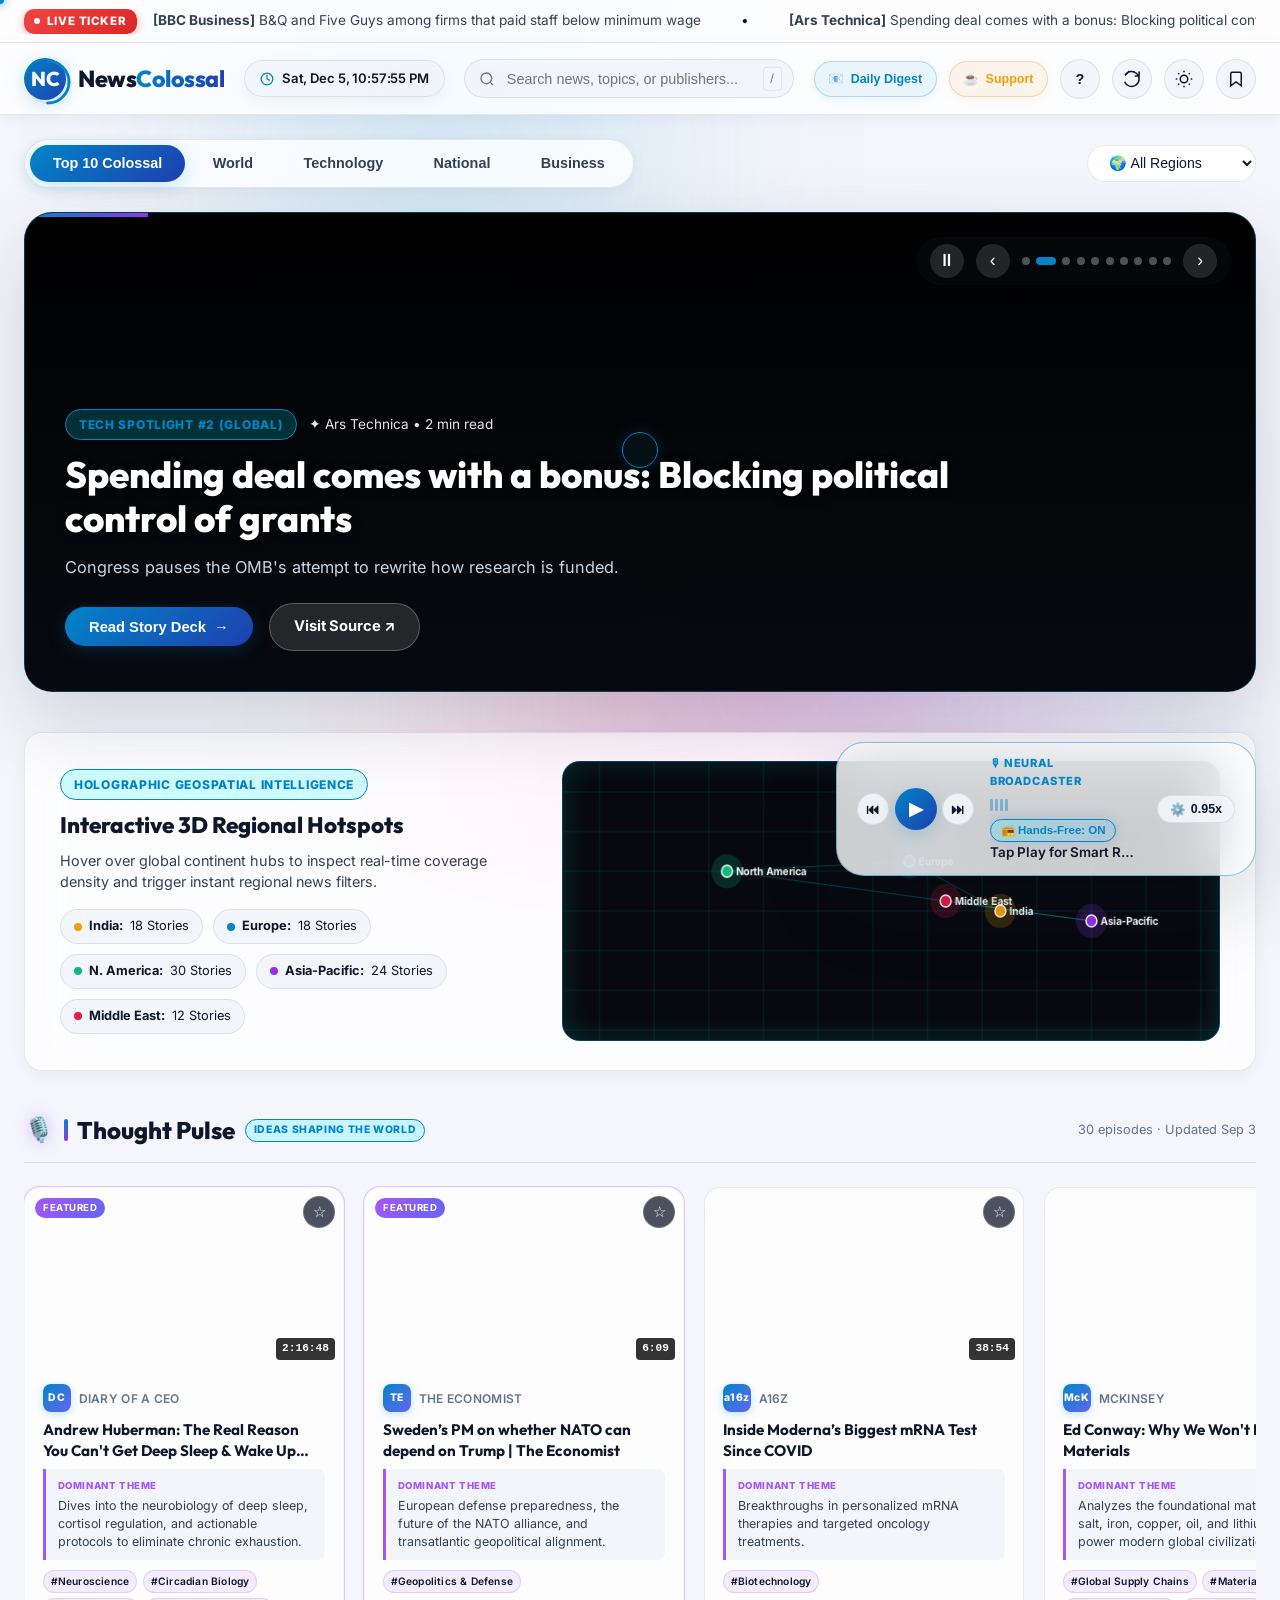
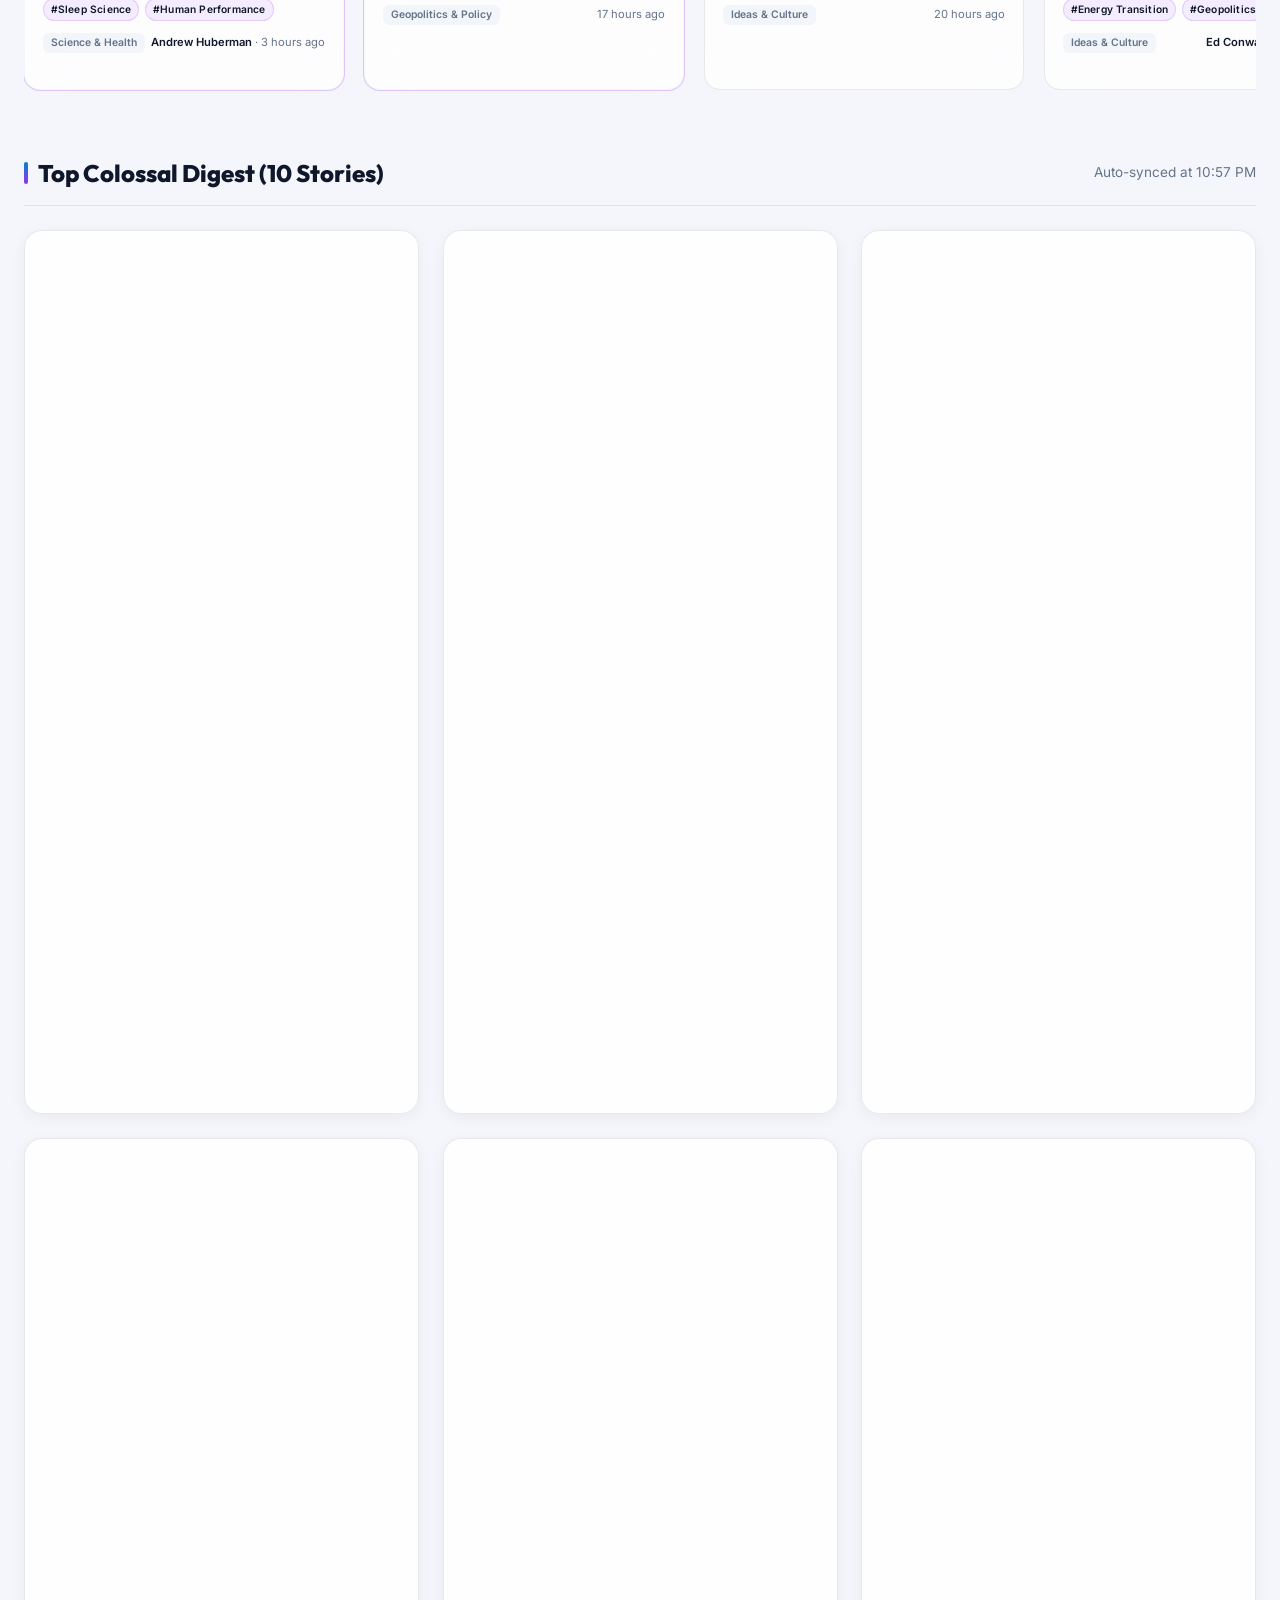
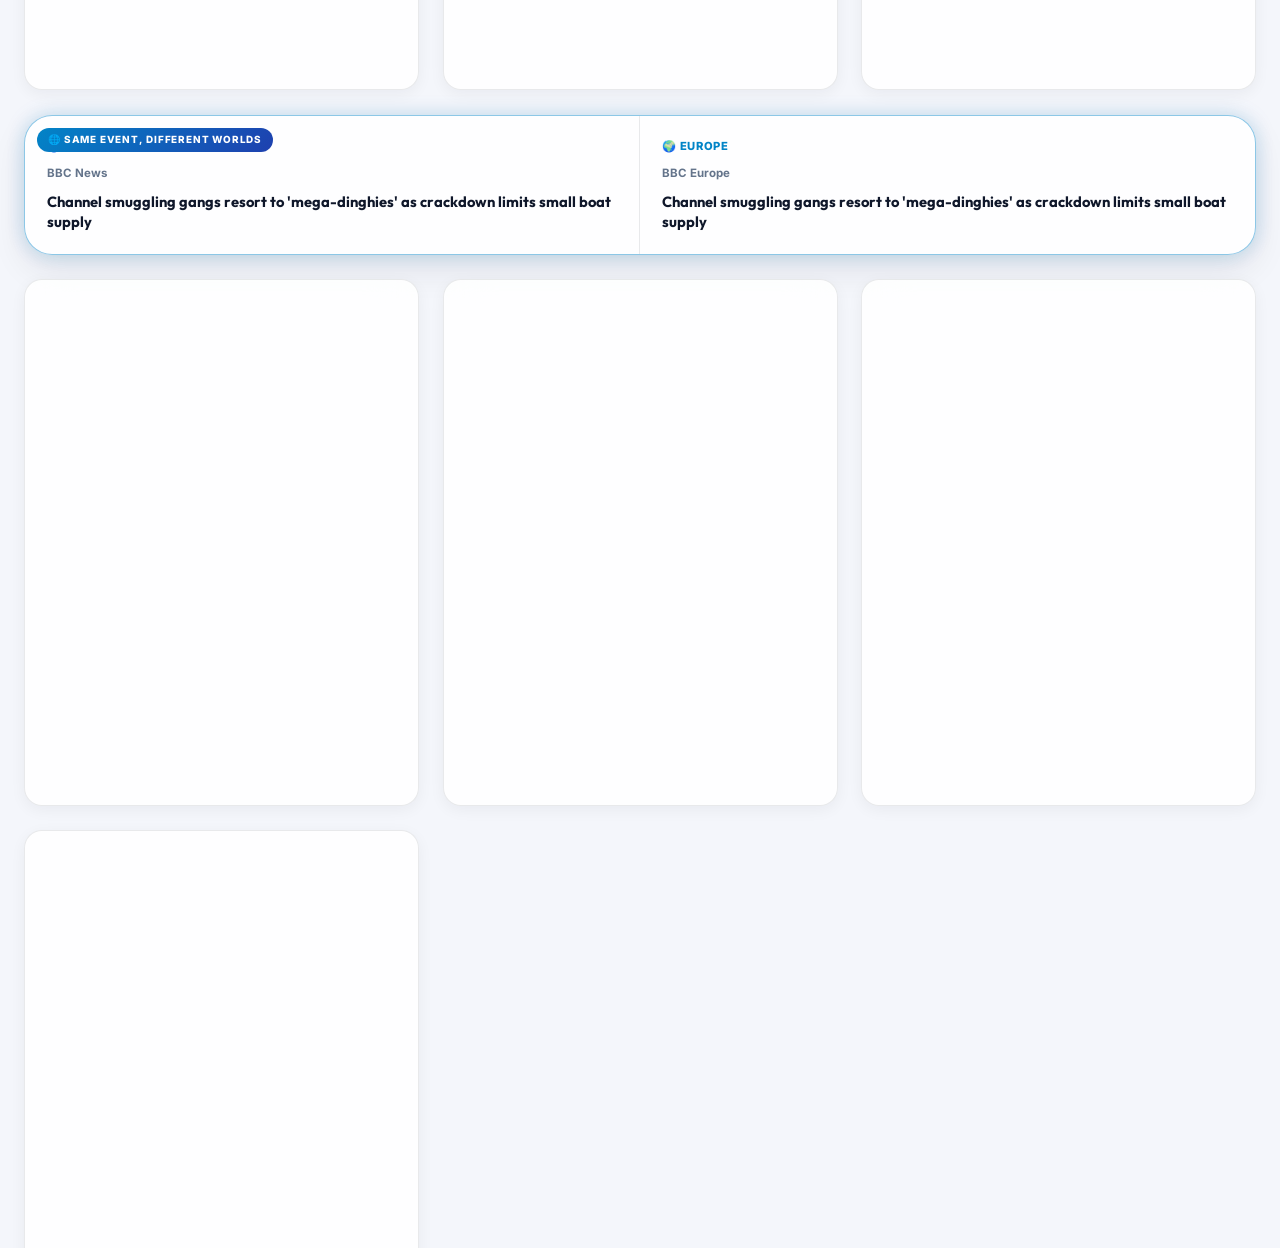
==== index.html @ 2953ad94 "feat: implement Atomic Recall Dossier with persistent snapshot archive, instant search, and Markdown" ====
<!DOCTYPE html>
<html lang="en" data-theme="light">
<head>
  <meta charset="UTF-8" />
  <meta name="viewport" content="width=device-width, initial-scale=1.0, maximum-scale=1.0, user-scalable=no, viewport-fit=cover" />
  <title>News Colossal — Global News Intelligence & Digest</title>
  <meta name="description" content="Top 10 global news digest featuring world, national, tech, and business headlines with crisp annotations, multi-source links, and live publisher feeds." />
  <meta name="google-site-verification" content="qeB2qI7IatiB7FEUtZ0E3Cm7faKWbinVRh_txNni3r0" />
  
  <!-- iOS & Android Mobile PWA Web App Meta Tags -->
  <meta name="theme-color" content="#f4f6fb" id="themeColorMeta" />
  <meta name="apple-mobile-web-app-capable" content="yes" />
  <meta name="apple-mobile-web-app-status-bar-style" content="default" />
  <meta name="format-detection" content="telephone=no" />
  
  <!-- OpenGraph Social Tags -->
  <meta property="og:title" content="News Colossal — Global News Intelligence & Digest" />
  <meta property="og:description" content="Live real-time news aggregator with crisp annotations and credible publisher coverage." />
  <meta property="og:type" content="website" />
  
  <!-- Preconnect & Asynchronous Font Loading (Instant Render) -->
  <link rel="preconnect" href="https://fonts.googleapis.com" />
  <link rel="preconnect" href="https://fonts.gstatic.com" crossorigin />
  <link rel="stylesheet" href="https://fonts.googleapis.com/css2?family=Inter:wght@300;400;500;600;700;800&family=Outfit:wght@400;500;600;700;800&display=swap" />

  <!-- Canonical & Favicon -->
  <link rel="canonical" href="https://0001kashish-droid.github.io/Newsfeed/" />
  <link rel="icon" type="image/svg+xml" href="data:image/svg+xml,%3Csvg xmlns='http://www.w3.org/2000/svg' viewBox='0 0 32 32'%3E%3Crect width='32' height='32' rx='8' fill='%230284c7'/%3E%3Ctext x='16' y='22' font-family='sans-serif' font-weight='800' font-size='15' fill='white' text-anchor='middle'%3ENC%3C/text%3E%3C/svg%3E" />

  <!-- Stylesheets -->
  <link rel="stylesheet" href="style.css?v=2.2.0" />
  
  <!-- Structured Data JSON-LD for SEO -->
  <script type="application/ld+json">
  {
    "@context": "https://schema.org",
    "@type": "NewsArticle",
    "headline": "News Colossal — Live Real-Time News Command Center",
    "description": "Aggregating top 10 global news stories across trusted sources like BBC, Reuters, NYT, TechCrunch, The Verge, and Al Jazeera with crisp annotations.",
    "author": {
      "@type": "Organization",
      "name": "News Colossal"
    }
  }
  </script>
</head>
<body>

  <!-- Mobile Pull to Refresh Indicator Banner -->
  <div id="pullToRefreshBanner" class="pull-refresh-banner">
    <div class="pull-refresh-content">
      <span class="pull-refresh-spinner" id="pullRefreshSpinner">↻</span>
      <span class="pull-refresh-text" id="pullRefreshText">Pull down to refresh live news...</span>
    </div>
  </div>

  <!-- Custom VisionOS Liquid Glass Specular Cursor (Desktop Only) -->
  <div class="custom-cursor-dot" id="cursorDot"></div>
  <div class="custom-cursor-ring" id="cursorRing"></div>

  <!-- Floating Ambient Aurora Background Mesh -->
  <div class="aurora-bg">
    <div class="aurora-blob aurora-blob-1"></div>
    <div class="aurora-blob aurora-blob-2"></div>
    <div class="aurora-blob aurora-blob-3"></div>
  </div>

  <!-- Breaking News Ticker (Clean Positioned Container) -->
  <div class="ticker-bar" id="tickerBar">
    <div class="container ticker-container">
      <div class="ticker-badge">LIVE TICKER</div>
      <div class="ticker-track-box">
        <div class="ticker-track" id="tickerTrack">
          <span class="ticker-item">Loading real-time headlines...</span>
        </div>
      </div>
    </div>
  </div>

  <!-- Main Sticky Specular Header with Scroll Reading Progress Line -->
  <header class="site-header" id="siteHeader">
    <div class="container header-inner">
      <a href="#" class="logo-box" aria-label="News Colossal Home">
        <div class="logo-ring-wrap">
          <svg class="logo-progress-ring" viewBox="0 0 48 48" width="48" height="48">
            <circle class="logo-ring-track" cx="24" cy="24" r="21" fill="none" stroke-width="2.5"/>
            <circle class="logo-ring-fill" id="logoRingFill" cx="24" cy="24" r="21" fill="none" stroke-width="2.8"
              stroke-dasharray="131.95" stroke-dashoffset="131.95" stroke-linecap="round"/>
          </svg>
          <div class="logo-icon">NC</div>
        </div>
        <div class="logo-text">News<span>Colossal</span></div>
      </a>

      <!-- Real-Time Regional Clock Display (Sleek Single Vector SVG) -->
      <div class="regional-clock-pill" id="regionalClockPill" title="Real-time date and time">
        <svg width="14" height="14" viewBox="0 0 24 24" fill="none" stroke="currentColor" stroke-width="2.2" stroke-linecap="round" stroke-linejoin="round" class="clock-svg"><circle cx="12" cy="12" r="10"></circle><polyline points="12 6 12 12 16 14"></polyline></svg>
        <span id="regionalClockText">Thu, Aug 6 • 12:09:15 PM</span>
      </div>

      <!-- Search Input -->
      <div class="search-wrapper">
        <svg class="search-icon" width="16" height="16" viewBox="0 0 24 24" fill="none" stroke="currentColor" stroke-width="2"><circle cx="11" cy="11" r="8"></circle><line x1="21" y1="21" x2="16.65" y2="16.65"></line></svg>
        <input type="text" id="searchInput" class="search-input" placeholder="Search news, topics, or publishers..." aria-label="Search news" />
        <button id="searchClearBtn" class="search-clear-btn" title="Clear search" aria-label="Clear search" style="display: none;">&times;</button>
        <span class="search-shortcut">/</span>
      </div>

      <!-- Action Controls -->
      <div class="header-actions">
        <button id="newsletterHeaderBtn" class="liquid-glass-monetize-btn" title="Subscribe to Free Daily Executive Digest" aria-label="Daily Digest Subscription">
          <span>📧</span> <span class="monetize-btn-text">Daily Digest</span><span id="subCountBadge" class="monetize-sub-count" style="display:none;"></span>
        </button>

        <button id="supportHeaderBtn" class="liquid-glass-monetize-btn support-pill" title="Support News Colossal (Ad-Free)" aria-label="Support News Colossal">
          <span>☕</span> <span class="monetize-btn-text">Support</span>
        </button>

        <button id="shortcutHelpBtn" class="btn-icon" title="Keyboard Shortcuts (?)" aria-label="Keyboard Shortcuts">
          <span style="font-weight: 800; font-size: 0.9rem;">?</span>
        </button>

        <button id="refreshBtn" class="btn-icon" title="Refresh Live Feeds" aria-label="Refresh news feeds">
          <svg width="18" height="18" viewBox="0 0 24 24" fill="none" stroke="currentColor" stroke-width="2"><path d="M21.5 2v6h-6M2.13 15.57a10 10 0 1 0 0.57-8.38l5.67-5.67"/></svg>
        </button>

        <button id="themeToggleBtn" class="btn-icon" title="Toggle Light/Dark Theme" aria-label="Toggle theme">
          <svg id="themeIcon" width="18" height="18" viewBox="0 0 24 24" fill="none" stroke="currentColor" stroke-width="2"><circle cx="12" cy="12" r="5"/><path d="M12 1v2M12 21v2M4.22 4.22l1.42 1.42M18.36 18.36l1.42 1.42M1 12h2M21 12h2M4.22 19.78l1.42-1.42M18.36 5.64l1.42-1.42"/></svg>
        </button>

        <button id="bookmarksBtn" class="btn-icon" title="Saved Bookmarks" aria-label="Open bookmarks drawer">
          <svg width="18" height="18" viewBox="0 0 24 24" fill="none" stroke="currentColor" stroke-width="2"><path d="M19 21l-7-5-7 5V5a2 2 0 0 1 2-2h10a2 2 0 0 1 2 2z"/></svg>
          <span class="badge-count" id="bookmarkCount" style="display:none;">0</span>
        </button>
      </div>

    <!-- Header Scroll Reading Progress Line -->
    <div class="header-scroll-line" id="headerScrollLine"></div>
  </header>

  <!-- Category & Region Navigation Bar with Magnetic Glass Hover Pill -->
  <main class="container" id="mainContent">
    <div class="filter-bar">
      <div class="nav-tabs-wrapper">
        <div class="nav-tabs" id="navTabs">
          <!-- Active Tab Sliding Glass Pill -->
          <div class="tab-indicator-pill" id="tabIndicatorPill"></div>
          <!-- Real-Time Hover Magnetic Preview Pill -->
          <div class="tab-hover-pill" id="tabHoverPill"></div>

          <button class="tab-btn active" data-category="top10">Top 10 Colossal</button>
          <button class="tab-btn" data-category="World">World</button>
          <button class="tab-btn" data-category="Tech">Technology</button>
          <button class="tab-btn" data-category="National">National</button>
          <button class="tab-btn" data-category="Business">Business</button>
        </div>
      </div>

      <div style="display: flex; align-items: center; gap: 0.75rem;">
        <select id="regionSelect" class="region-select" aria-label="Filter by region">
          <option value="all">🌍 All Regions</option>
          <option value="Global">🌐 Global Focus</option>
          <option value="Europe">🇪🇺 Europe</option>
          <option value="Asia-Pacific">🌏 Asia-Pacific</option>
          <option value="North America">🌎 North America</option>
          <option value="Middle East">🌍 Middle East</option>
          <option value="India">🇮🇳 India</option>
        </select>
      </div>
    </div>

    <!-- Canvas Hero Spotlight Section -->
    <section class="hero-spotlight" id="heroSection">
      <div class="hero-card">
        <div class="canvas-progress-bar" id="canvasProgressBar"></div>
        <canvas id="heroCanvas" class="hero-canvas"></canvas>
        
        <div class="hero-overlay" id="heroOverlay">
          <!-- Injected dynamically via JS canvas engine -->
        </div>

        <div class="hero-controls" id="heroControls">
          <button id="heroPlayPauseBtn" class="canvas-nav-btn" title="Pause / Play Slideshow">⏸</button>
          <button id="heroPrevBtn" class="canvas-nav-btn" aria-label="Previous Slide">&lsaquo;</button>
          <div class="hero-dots" id="heroDots"></div>
          <button id="heroNextBtn" class="canvas-nav-btn" aria-label="Next Slide">&rsaquo;</button>
        </div>
      </div>
    </section>

    <!-- Interactive 3D Holographic Regional Hotspots Engine -->
    <section style="margin-bottom: 2.5rem;" class="glass-panel" id="mapSection">
      <div class="map-section-inner">
        <div class="map-text-side">
          <span class="tag-badge" style="margin-bottom: 0.5rem; display: inline-block;">HOLOGRAPHIC GEOSPATIAL INTELLIGENCE</span>
          <h3 style="font-family: var(--font-heading); font-size: 1.4rem; font-weight: 800; margin-bottom: 0.4rem;">Interactive 3D Regional Hotspots</h3>
          <p style="font-size: 0.9rem; color: var(--text-secondary); line-height: 1.5; margin-bottom: 1rem;">
            Hover over global continent hubs to inspect real-time coverage density and trigger instant regional news filters.
          </p>
          
          <div class="map-stats-row">
            <div class="map-stat-item" onclick="selectRegionFilter('India')">
              <span class="stat-bullet" style="background: #f59e0b;"></span>
              <strong>India:</strong> <span id="statIndia">21 Stories</span>
            </div>
            <div class="map-stat-item" onclick="selectRegionFilter('Europe')">
              <span class="stat-bullet" style="background: #0284c7;"></span>
              <strong>Europe:</strong> <span id="statEurope">33 Stories</span>
            </div>
            <div class="map-stat-item" onclick="selectRegionFilter('North America')">
              <span class="stat-bullet" style="background: #10b981;"></span>
              <strong>N. America:</strong> <span id="statNA">45 Stories</span>
            </div>
            <div class="map-stat-item" onclick="selectRegionFilter('Asia-Pacific')">
              <span class="stat-bullet" style="background: #9333ea;"></span>
              <strong>Asia-Pacific:</strong> <span id="statAP">18 Stories</span>
            </div>
            <div class="map-stat-item" onclick="selectRegionFilter('Middle East')">
              <span class="stat-bullet" style="background: #e11d48;"></span>
              <strong>Middle East:</strong> <span id="statME">24 Stories</span>
            </div>
          </div>
        </div>

        <div class="map-canvas-side">
          <canvas id="globeCanvas" width="720" height="280"></canvas>
        </div>
      </div>
    </section>

    <!-- Thought Pulse — Podcast Intelligence Section -->
    <section class="thought-pulse-section" id="thoughtPulseSection" style="display: none;">
      <div class="section-header" style="margin-bottom: 1rem;">
        <div style="display: flex; align-items: center; gap: 0.6rem;">
          <span class="thought-pulse-icon">🎙️</span>
          <h2 class="section-title" style="margin: 0;">Thought Pulse</h2>
          <span class="tag-badge" style="font-size: 0.65rem; padding: 2px 8px;">IDEAS SHAPING THE WORLD</span>
        </div>
        <span style="font-size: 0.8rem; color: var(--text-muted);" id="podcastSyncLabel"></span>
      </div>
      <div class="thought-pulse-carousel" id="thoughtPulseCarousel">
        <!-- Rendered by JS -->
      </div>
    </section>

    <!-- Primary News Feed Grid -->
    <section id="contentGridSection">
      <div class="section-header">
        <h2 class="section-title" id="gridTitle">Top 10 Global News Digest</h2>
        <span style="font-size: 0.85rem; color: var(--text-muted);" id="syncTimeLabel">Updated real-time</span>
      </div>

      <div class="news-grid" id="newsGrid">
        <!-- Rendered by JS -->
      </div>
    </section>
  </main>

  <!-- Apple Liquid Glass Deck Reader Modal with Floating Side Paddles -->
  <div class="modal-backdrop" id="modalBackdrop">
    <!-- Large Target-Zone Floating Side Paddles -->
    <button class="liquid-glass-paddle liquid-glass-paddle-left" onclick="navigateModal(-1)" title="Previous Story (Left Arrow / Click)">
      <span>&lsaquo;</span>
    </button>
    
    <button class="liquid-glass-paddle liquid-glass-paddle-right" onclick="navigateModal(1)" title="Next Story (Right Arrow / Click)">
      <span>&rsaquo;</span>
    </button>

    <div class="deck-modal-card" id="modalBox">
      <!-- Injected dynamically by app.js engine -->
      <div id="modalContent"></div>
    </div>
  </div>

  <!-- Keyboard Shortcut Helper Modal -->
  <div class="modal-backdrop" id="shortcutModalBackdrop">
    <div class="deck-modal-card" style="max-width: 480px; padding: 2rem;">
      <div style="display: flex; justify-content: space-between; align-items: center; margin-bottom: 1.2rem;">
        <h3 style="font-family: var(--font-heading); font-size: 1.3rem; font-weight: 800;">Keyboard Shortcuts</h3>
        <button onclick="closeShortcutModal()" style="background: none; border: none; font-size: 1.5rem; cursor: pointer; color: var(--text-primary);">&times;</button>
      </div>
      <div style="display: flex; flex-direction: column; gap: 0.8rem; font-size: 0.9rem; color: var(--text-secondary);">
        <div style="display: flex; justify-content: space-between;"><span>Focus Search Input:</span><kbd style="background: var(--bg-surface-elevated); padding: 0.2rem 0.6rem; border-radius: 4px; border: 1px solid var(--border-color); font-weight: 700;">/</kbd></div>
        <div style="display: flex; justify-content: space-between;"><span>Next Story Slide (Modal):</span><kbd style="background: var(--bg-surface-elevated); padding: 0.2rem 0.6rem; border-radius: 4px; border: 1px solid var(--border-color); font-weight: 700;">&rarr;</kbd></div>
        <div style="display: flex; justify-content: space-between;"><span>Previous Story Slide (Modal):</span><kbd style="background: var(--bg-surface-elevated); padding: 0.2rem 0.6rem; border-radius: 4px; border: 1px solid var(--border-color); font-weight: 700;">&larr;</kbd></div>
        <div style="display: flex; justify-content: space-between;"><span>Close Modal / Drawer:</span><kbd style="background: var(--bg-surface-elevated); padding: 0.2rem 0.6rem; border-radius: 4px; border: 1px solid var(--border-color); font-weight: 700;">Esc</kbd></div>
      </div>
    </div>
  </div>

  <!-- Bookmarks Slide-over Drawer (Atomic Recall Engine) -->
  <div class="drawer-backdrop" id="drawerBackdrop">
    <div class="drawer-content" id="drawerContent">
      <div class="drawer-header">
        <div>
          <span class="drawer-pretitle">✦ ATOMIC RECALL DOSSIER</span>
          <h3 class="drawer-title">Saved Intelligence</h3>
        </div>
        <button id="drawerCloseBtn" class="drawer-close-btn" aria-label="Close saved drawer">&times;</button>
      </div>

      <!-- Quick Action & Search Toolbar -->
      <div class="drawer-toolbar">
        <div class="saved-search-box">
          <span class="saved-search-icon">🔍</span>
          <input type="text" id="savedSearchInput" class="saved-search-input" placeholder="Search saved themes, topics, or sources..." aria-label="Search saved intelligence" oninput="handleSavedSearch(this.value)" />
          <button id="clearSavedSearchBtn" class="saved-search-clear" onclick="clearSavedSearch()" style="display:none;" aria-label="Clear search">&times;</button>
        </div>
        <div class="drawer-actions-row">
          <span id="savedCountBadge" class="saved-count-pill">0 Signals</span>
          <button id="exportMarkdownBtn" class="export-markdown-btn" onclick="exportSavedAsMarkdown()" title="Export all saved intelligence as clean Markdown">
            <span>📋</span> Copy as Markdown
          </button>
        </div>
      </div>

      <div id="savedList" class="saved-list-container">
        <!-- Atomic Recall cards injected here -->
      </div>
    </div>
  </div>

  <!-- SMART CONVERSATIONAL AUDIO BROADCASTER & VOICE ASSISTANT -->
  <div class="audio-player-widget" id="audioWidget">
    <div class="audio-main-row">
      <!-- Media Transport Controls: Prev | Play/Pause | Next -->
      <div style="display: flex; align-items: center; gap: 0.35rem;">
        <button class="audio-btn-sm" id="audioPrevBtn" title="Previous Story (⏮)" aria-label="Previous story">⏮</button>
        <button class="audio-btn" id="audioPlayBtn" title="Play / Pause Audio Digest (Space)" aria-label="Play audio digest">▶</button>
        <button class="audio-btn-sm" id="audioNextBtn" title="Next Story (⏭)" aria-label="Next story">⏭</button>
      </div>
      
      <div class="audio-info">
        <div style="display: flex; align-items: center; gap: 0.5rem; flex-wrap: wrap;">
          <span class="audio-label">🎙 NEURAL BROADCASTER</span>
          <!-- Acoustic Equalizer Visualizer Bars -->
          <div class="eq-container" id="eqContainer">
            <span class="eq-bar"></span>
            <span class="eq-bar"></span>
            <span class="eq-bar"></span>
            <span class="eq-bar"></span>
          </div>

          <!-- Hands-Free Station Mode Badge -->
          <button class="hands-free-pill active" id="handsFreeToggleBtn" title="Toggle Continuous Hands-Free Station Mode" aria-label="Toggle Hands-Free Mode">
            📻 Hands-Free: ON
          </button>
        </div>
        <span class="audio-title" id="audioTitle">Tap Play for Smart Radio Briefing</span>
      </div>

      <!-- Settings Expand Button -->
      <button class="voice-mod-toggle" id="voiceModToggle" title="Open Voice Modulator Settings">
        ⚙️ <span id="speedBadge">0.95x</span>
      </button>
    </div>

    <!-- Collapsible Human Voice Modulator Drawer -->
    <div class="voice-modulator-drawer" id="voiceModDrawer">
      <div class="mod-control-group">
        <label for="voiceSelect">Acoustic Human Voice:</label>
        <select id="voiceSelect" class="mod-select" aria-label="Select Voice"></select>
      </div>

      <div class="mod-control-group">
        <div class="mod-label-row">
          <span>Speech Speed (Rate):</span>
          <span id="rateValLabel">0.95x</span>
        </div>
        <input type="range" id="rateSlider" class="mod-slider" min="0.6" max="1.6" step="0.05" value="0.95" />
      </div>

      <div class="mod-control-group">
        <div class="mod-label-row">
          <span>Vocal Pitch (Tone):</span>
          <span id="pitchValLabel">1.0x</span>
        </div>
        <input type="range" id="pitchSlider" class="mod-slider" min="0.7" max="1.4" step="0.05" value="1.0" />
      </div>

      <button id="resetVoiceBtn" style="background: var(--bg-surface-elevated); border: 1px solid var(--border-color); color: var(--accent-cyan); font-weight: 700; font-size: 0.75rem; padding: 0.35rem; border-radius: var(--radius-sm); cursor: pointer; text-align: center; margin-top: 0.2rem;">
        ↺ Reset Voice to Natural (1.0x)
      </button>
    </div>
  </div>

  <!-- Daily Digest Newsletter Subscription Glass Modal -->
  <div class="monetize-modal-overlay" id="newsletterModal" role="dialog" aria-modal="true" aria-labelledby="newsletterTitle">
    <div class="monetize-modal-card">
      <button class="monetize-modal-close" onclick="closeMonetizeModals()" aria-label="Close modal">&times;</button>
      <div class="monetize-icon">📧</div>
      <h3 class="monetize-title" id="newsletterTitle">Daily Executive Digest</h3>
      <p class="monetize-desc">Get the Top 5 noise-free macro stories delivered straight to your inbox every morning at 8:00 AM. 100% free forever.</p>
      
      <form id="newsletterForm" onsubmit="handleNewsletterSubmit(event)">
        <div class="monetize-input-group">
          <input type="email" id="newsletterEmailInput" placeholder="Enter your email address..." required class="monetize-input" aria-label="Email address for newsletter" />
          <button type="submit" class="monetize-submit-btn">Subscribe Free ↗</button>
        </div>
      </form>
      <div id="newsletterMsg" class="monetize-status-msg"></div>

      <div class="monetize-footer-note">
        <span>Or read directly on</span>
        <a href="https://kashishbhushan.substack.com" target="_blank" rel="noopener noreferrer" class="monetize-link">Substack ↗</a>
      </div>
    </div>
  </div>

  <!-- Support / Tip Glass Modal -->
  <div class="monetize-modal-overlay" id="supportModal" role="dialog" aria-modal="true" aria-labelledby="supportTitle">
    <div class="monetize-modal-card">
      <button class="monetize-modal-close" onclick="closeMonetizeModals()" aria-label="Close modal">&times;</button>
      <div class="monetize-icon">☕</div>
      <h3 class="monetize-title" id="supportTitle">Support News Colossal</h3>
      <p class="monetize-desc">News Colossal is an independent, 100% ad-free global news command center. If you enjoy our fast visual platform, consider supporting our server & hosting costs!</p>
      
      <div class="monetize-tip-grid">
        <a href="https://ko-fi.com/kashishbhushan" target="_blank" rel="noopener noreferrer" class="tip-card" title="Tip $3 Coffee on Ko-fi">
          <span class="tip-amount">$3</span>
          <span class="tip-label">Coffee ☕</span>
        </a>
        <a href="https://ko-fi.com/kashishbhushan" target="_blank" rel="noopener noreferrer" class="tip-card highlight" title="Tip $5 Executive on Ko-fi">
          <span class="tip-amount">$5</span>
          <span class="tip-label">Executive 🚀</span>
        </a>
        <a href="https://ko-fi.com/kashishbhushan" target="_blank" rel="noopener noreferrer" class="tip-card" title="Tip $10 Supporter on Ko-fi">
          <span class="tip-amount">$10</span>
          <span class="tip-label">Supporter 💎</span>
        </a>
      </div>

      <a href="https://ko-fi.com/kashishbhushan" target="_blank" rel="noopener noreferrer" class="monetize-submit-btn tip-direct-btn">
        Support on Ko-fi / PayPal ↗
      </a>
    </div>
  </div>

  <!-- Footer -->
  <footer style="border-top: 1px solid var(--border-color); margin-top: 4rem; padding: 2.5rem 0; color: var(--text-muted); font-size: 0.85rem; background: var(--bg-surface);">
    <div class="container" style="display: flex; align-items: center; justify-content: space-between; flex-wrap: wrap; gap: 1rem;">
      <div>
        <p><strong>News Colossal</strong> — Aggregating verified open RSS feeds from BBC, Reuters, NYT, Ars Technica, The Verge, Al Jazeera, CNET, CNBC, Hindustan Times, & The Hindu.</p>
        <p style="font-size: 0.78rem; margin-top: 0.3rem;">All article rights belong to their respective original publishers.</p>
      </div>
      <div style="display: flex; gap: 1.2rem; align-items: center;">
        <a href="#" onclick="openNewsletterModal(); return false;" style="color: var(--accent-cyan); text-decoration: none; font-weight: 600;">📧 Daily Digest</a>
        <a href="#" onclick="openSupportModal(); return false;" style="color: #f59e0b; text-decoration: none; font-weight: 600;">☕ Support App</a>
        <!-- GitHub link removed -->
      </div>
    </div>
  </footer>

  <!-- Scripts -->
  <script src="app.js?v=2.1.0"></script>
</body>
</html>
---- style.css ----
:root, [data-theme="light"] {
  --bg-main: #f4f6fb;
  --bg-surface: rgba(255, 255, 255, 0.85);
  --bg-surface-elevated: rgba(241, 245, 249, 0.92);
  --bg-glass: rgba(255, 255, 255, 0.8);
  --border-color: rgba(15, 23, 42, 0.09);
  --border-highlight: rgba(2, 132, 199, 0.45);

  --text-primary: #0f172a;
  --text-secondary: #334155;
  --text-muted: #64748b;

  --accent-cyan: #0284c7;
  --accent-blue: #1e40af;
  --accent-purple: #9333ea;
  --accent-rose: #e11d48;
  --accent-glow: rgba(2, 132, 199, 0.22);
  
  --shadow-sm: 0 4px 15px rgba(15, 23, 42, 0.05);
  --shadow-md: 0 14px 35px rgba(15, 23, 42, 0.09);
  --shadow-lg: 0 30px 80px rgba(15, 23, 42, 0.16);

  --font-heading: 'Outfit', sans-serif;
  --font-body: 'Inter', -apple-system, BlinkMacSystemFont, sans-serif;

  --radius-sm: 10px;
  --radius-md: 18px;
  --radius-lg: 28px;
  --radius-full: 9999px;
  
  --transition-fast: 0.2s cubic-bezier(0.16, 1, 0.3, 1);
  --transition-smooth: 0.4s cubic-bezier(0.16, 1, 0.3, 1);
  --transition-spring: 0.5s cubic-bezier(0.34, 1.56, 0.64, 1);
}

[data-theme="dark"] {
  --bg-main: #05070a;
  --bg-surface: rgba(12, 16, 23, 0.88);
  --bg-surface-elevated: rgba(20, 26, 38, 0.92);
  --bg-glass: rgba(12, 16, 23, 0.85);
  --border-color: rgba(255, 255, 255, 0.12);
  --border-highlight: rgba(0, 242, 254, 0.45);

  --text-primary: #f8fafc;
  --text-secondary: #cbd5e1;
  --text-muted: #94a3b8;

  --accent-cyan: #00f2fe;
  --accent-blue: #4facfe;
  --accent-purple: #a855f7;
  --accent-rose: #f43f5e;
  --accent-glow: rgba(0, 242, 254, 0.35);
  
  --shadow-sm: 0 4px 15px rgba(0, 0, 0, 0.4);
  --shadow-md: 0 14px 35px rgba(0, 0, 0, 0.6);
  --shadow-lg: 0 30px 80px rgba(0, 0, 0, 0.88);
}

* {
  box-sizing: border-box;
  margin: 0;
  padding: 0;
  -webkit-tap-highlight-color: transparent;
  -webkit-font-smoothing: antialiased;
  -moz-osx-font-smoothing: grayscale;
  text-rendering: optimizeLegibility;
  touch-action: manipulation;
}

/* CUSTOM VISIONOS LIQUID GLASS CURSOR (DESKTOP ONLY) */
@media (pointer: fine) {
  body {
    cursor: default;
  }
}

@media (pointer: coarse) {
  .custom-cursor-dot, .custom-cursor-ring {
    display: none !important;
  }
}

body.modal-open .custom-cursor-dot,
body.modal-open .custom-cursor-ring {
  display: none !important;
}

.custom-cursor-dot {
  position: fixed;
  top: 0;
  left: 0;
  width: 8px;
  height: 8px;
  background: var(--accent-cyan);
  border-radius: 50%;
  pointer-events: none;
  z-index: 9999;
  transform: translate(-50%, -50%);
  transition: transform 0.05s ease-out;
  box-shadow: 0 0 10px var(--accent-cyan);
}

.custom-cursor-ring {
  position: fixed;
  top: 0;
  left: 0;
  width: 36px;
  height: 36px;
  border: 1.5px solid var(--accent-cyan);
  background: rgba(0, 242, 254, 0.05);
  backdrop-filter: blur(4px);
  border-radius: 50%;
  pointer-events: none;
  z-index: 9998;
  transform: translate(-50%, -50%);
  transition: transform 0.15s cubic-bezier(0.16, 1, 0.3, 1), width 0.3s ease, height 0.3s ease, border-color 0.3s ease;
  box-shadow: 0 0 15px var(--accent-glow);
}

.custom-cursor-ring.active-hover {
  width: 54px;
  height: 54px;
  background: rgba(0, 242, 254, 0.12);
  border-color: var(--accent-purple);
}

body {
  background-color: var(--bg-main);
  color: var(--text-primary);
  font-family: var(--font-body);
  line-height: 1.6;
  overflow-x: hidden;
  position: relative;
  transition: background-color var(--transition-smooth), color var(--transition-smooth);
  -webkit-font-smoothing: antialiased;
}

/* FLOATING AMBIENT AURORA BACKGROUND MESH */
.aurora-bg {
  position: fixed;
  inset: 0;
  z-index: -1;
  overflow: hidden;
  pointer-events: none;
}
.aurora-blob {
  position: absolute;
  border-radius: 50%;
  filter: blur(120px);
  opacity: 0.35;
  animation: aurora-drift 24s ease-in-out infinite alternate;
}
[data-theme="light"] .aurora-blob {
  opacity: 0.22;
}
.aurora-blob-1 {
  top: -10%;
  left: 15%;
  width: 500px;
  height: 500px;
  background: radial-gradient(circle, var(--accent-cyan), transparent);
}
.aurora-blob-2 {
  top: 40%;
  right: 10%;
  width: 600px;
  height: 600px;
  background: radial-gradient(circle, var(--accent-purple), transparent);
  animation-delay: -8s;
}
.aurora-blob-3 {
  bottom: -10%;
  left: 30%;
  width: 550px;
  height: 550px;
  background: radial-gradient(circle, var(--accent-rose), transparent);
  animation-delay: -16s;
}

@keyframes aurora-drift {
  0% { transform: translate(0, 0) scale(1); }
  50% { transform: translate(60px, -40px) scale(1.15); }
  100% { transform: translate(-40px, 50px) scale(0.9); }
}

/* Scrollbar styling */
::-webkit-scrollbar {
  width: 8px;
  height: 8px;
}
::-webkit-scrollbar-track {
  background: var(--bg-main);
}
::-webkit-scrollbar-thumb {
  background: var(--border-color);
  border-radius: 4px;
}
::-webkit-scrollbar-thumb:hover {
  background: var(--text-muted);
}

/* Utilities */
.container {
  max-width: 1380px;
  margin: 0 auto;
  padding: 0 1.5rem;
}

.glass-panel {
  background: var(--bg-glass);
  backdrop-filter: blur(28px) saturate(220%);
  -webkit-backdrop-filter: blur(28px) saturate(220%);
  border: 1px solid var(--border-color);
  border-radius: var(--radius-md);
  box-shadow: var(--shadow-sm);
}

/* 3D HOLOGRAPHIC GEOSPATIAL MAP SECTION */
.map-section-inner {
  padding: 1.8rem 2.2rem;
  display: grid;
  grid-template-columns: 1fr 1.4fr;
  gap: 2rem;
  align-items: center;
}

.map-stats-row {
  display: flex;
  flex-wrap: wrap;
  gap: 0.6rem;
}

.map-stat-item {
  background: var(--bg-surface-elevated);
  border: 1px solid var(--border-color);
  padding: 0.4rem 0.8rem;
  border-radius: var(--radius-full);
  font-size: 0.8rem;
  display: flex;
  align-items: center;
  gap: 0.45rem;
  cursor: pointer;
  transition: all var(--transition-fast);
}

.map-stat-item:hover {
  border-color: var(--accent-cyan);
  transform: translateY(-2px);
  box-shadow: 0 4px 15px var(--accent-glow);
}

.stat-bullet {
  width: 8px;
  height: 8px;
  border-radius: 50%;
}

.map-canvas-side {
  width: 100%;
  height: 280px;
  background: #07090e;
  border-radius: var(--radius-md);
  overflow: hidden;
  border: 1px solid var(--border-highlight);
  box-shadow: inset 0 0 30px rgba(0, 242, 254, 0.15);
  position: relative;
}

#globeCanvas {
  width: 100%;
  height: 100%;
  display: block;
}

/* Breaking News Ticker */
.ticker-bar {
  position: relative;
  z-index: 20;
  background: var(--bg-glass);
  backdrop-filter: blur(16px);
  border-bottom: 1px solid var(--border-color);
  padding: 0.55rem 0;
  font-size: 0.85rem;
  overflow: hidden;
}
.ticker-container {
  display: flex;
  align-items: center;
  gap: 1rem;
  overflow: hidden;
}
.ticker-badge {
  background: linear-gradient(135deg, #ef4444, #dc2626);
  color: white;
  padding: 0.2rem 0.65rem;
  border-radius: var(--radius-sm);
  font-weight: 800;
  text-transform: uppercase;
  letter-spacing: 0.05em;
  font-size: 0.72rem;
  white-space: nowrap;
  display: flex;
  align-items: center;
  gap: 0.4rem;
  box-shadow: 0 2px 10px rgba(239, 68, 68, 0.4);
  flex-shrink: 0;
  z-index: 2;
}
.ticker-badge::before {
  content: '';
  width: 6px;
  height: 6px;
  background: white;
  border-radius: 50%;
  animation: pulse 1.2s infinite;
}

@keyframes pulse {
  0% { opacity: 1; transform: scale(1); }
  50% { opacity: 0.4; transform: scale(1.4); }
  100% { opacity: 1; transform: scale(1); }
}

.ticker-track-box {
  flex: 1;
  overflow: hidden;
  position: relative;
}

.ticker-track {
  display: flex;
  gap: 2.5rem;
  white-space: nowrap;
  animation: ticker-scroll 35s linear infinite;
}
.ticker-track:hover {
  animation-play-state: paused;
}
.ticker-item {
  color: var(--text-secondary);
  text-decoration: none;
  transition: color var(--transition-fast);
}
.ticker-item:hover {
  color: var(--accent-cyan);
}

@keyframes ticker-scroll {
  0% { transform: translateX(0); }
  100% { transform: translateX(-50%); }
}

/* Specular Header & Nav */
.site-header {
  position: sticky;
  top: 0;
  z-index: 100;
  background: var(--bg-glass);
  backdrop-filter: blur(32px) saturate(240%);
  -webkit-backdrop-filter: blur(32px) saturate(240%);
  border-bottom: 1px solid var(--border-color);
  padding: 0.9rem 0;
  box-shadow: var(--shadow-sm);
}

.header-scroll-line {
  position: absolute;
  bottom: 0;
  left: 0;
  height: 2.5px;
  width: 0%;
  background: linear-gradient(90deg, var(--accent-cyan), var(--accent-purple));
  transition: width 0.1s linear;
}

.header-inner {
  display: flex;
  align-items: center;
  justify-content: space-between;
  gap: 1.2rem;
}
.logo-box {
  display: flex;
  align-items: center;
  gap: 0.75rem;
  text-decoration: none;
  color: var(--text-primary);
  transition: transform var(--transition-fast);
}
.logo-box:hover {
  transform: scale(1.02);
}
.logo-icon {
  width: 40px;
  height: 40px;
  background: linear-gradient(135deg, var(--accent-cyan), var(--accent-blue));
  border-radius: var(--radius-sm);
  display: flex;
  align-items: center;
  justify-content: center;
  font-weight: 800;
  font-family: var(--font-heading);
  color: white;
  font-size: 1.25rem;
  box-shadow: 0 4px 20px var(--accent-glow);
}
.logo-text {
  font-family: var(--font-heading);
  font-weight: 800;
  font-size: 1.45rem;
  letter-spacing: -0.02em;
}
.logo-text span {
  background: linear-gradient(90deg, var(--accent-cyan), var(--accent-blue));
  -webkit-background-clip: text;
  -webkit-text-fill-color: transparent;
}

/* REAL-TIME REGIONAL CLOCK DISPLAY */
.regional-clock-pill {
  background: var(--bg-surface-elevated);
  border: 1px solid var(--border-color);
  color: var(--text-primary);
  padding: 0.45rem 0.95rem;
  border-radius: var(--radius-full);
  font-size: 0.82rem;
  font-weight: 600;
  display: flex;
  align-items: center;
  gap: 0.5rem;
  white-space: nowrap;
  box-shadow: var(--shadow-sm);
  letter-spacing: -0.01em;
}
.clock-svg {
  color: var(--accent-cyan);
  flex-shrink: 0;
}

/* SEARCH CLEAR BUTTON */
.search-clear-btn {
  position: absolute;
  right: 2rem;
  background: rgba(128, 128, 128, 0.2);
  border: none;
  color: var(--text-muted);
  width: 20px;
  height: 20px;
  border-radius: 50%;
  font-size: 1rem;
  line-height: 1;
  display: flex;
  align-items: center;
  justify-content: center;
  cursor: pointer;
  transition: all 0.2s ease;
}

.search-clear-btn:hover {
  background: var(--accent-cyan);
  color: #000;
}

/* PULL TO REFRESH BANNER (MOBILE & TOUCH SENSITIVE) */
.pull-refresh-banner {
  position: fixed;
  top: 0;
  left: 0;
  right: 0;
  height: 60px;
  background: rgba(15, 23, 42, 0.88);
  backdrop-filter: blur(20px);
  -webkit-backdrop-filter: blur(20px);
  border-bottom: 1px solid var(--accent-cyan);
  z-index: 1000;
  display: flex;
  align-items: center;
  justify-content: center;
  transform: translateY(-100%);
  opacity: 0;
  transition: transform 0.25s cubic-bezier(0.16, 1, 0.3, 1), opacity 0.25s ease;
  box-shadow: 0 10px 30px rgba(0, 242, 254, 0.25);
}

[data-theme="light"] .pull-refresh-banner {
  background: rgba(255, 255, 255, 0.92);
  border-bottom-color: var(--accent-cyan);
}

.pull-refresh-content {
  display: flex;
  align-items: center;
  gap: 0.6rem;
  font-size: 0.85rem;
  font-weight: 700;
  color: var(--text-primary);
}

.pull-refresh-spinner {
  font-size: 1.2rem;
  color: var(--accent-cyan);
  display: inline-block;
  transition: transform 0.1s linear;
}

.pull-refresh-spinner.spinning {
  animation: spin 0.8s linear infinite;
}

@keyframes spin {
  100% { transform: rotate(360deg); }
}

/* Search Bar */
.search-wrapper {
  position: relative;
  flex: 1;
  max-width: 360px;
}
.search-input {
  width: 100%;
  background: var(--bg-surface-elevated);
  border: 1px solid var(--border-color);
  color: var(--text-primary);
  padding: 0.65rem 1rem 0.65rem 2.6rem;
  border-radius: var(--radius-full);
  font-size: 0.9rem;
  transition: all var(--transition-fast);
}
.search-input:focus {
  outline: none;
  border-color: var(--accent-cyan);
  box-shadow: 0 0 0 3px var(--accent-glow);
}
.search-icon {
  position: absolute;
  left: 0.9rem;
  top: 50%;
  transform: translateY(-50%);
  color: var(--text-muted);
  pointer-events: none;
}
.search-shortcut {
  position: absolute;
  right: 0.8rem;
  top: 50%;
  transform: translateY(-50%);
  background: var(--bg-main);
  border: 1px solid var(--border-color);
  color: var(--text-muted);
  font-size: 0.7rem;
  padding: 0.15rem 0.4rem;
  border-radius: 4px;
}

/* Action Controls */
.header-actions {
  display: flex;
  align-items: center;
  gap: 0.75rem;
}
.btn-icon {
  width: 40px;
  height: 40px;
  border-radius: var(--radius-full);
  background: var(--bg-surface-elevated);
  border: 1px solid var(--border-color);
  color: var(--text-primary);
  display: flex;
  align-items: center;
  justify-content: center;
  cursor: pointer;
  transition: all var(--transition-fast);
  position: relative;
}
.btn-icon:hover {
  border-color: var(--accent-cyan);
  color: var(--accent-cyan);
  transform: translateY(-2px);
  box-shadow: 0 4px 15px var(--accent-glow);
}
.badge-count {
  position: absolute;
  top: -4px;
  right: -4px;
  background: var(--accent-cyan);
  color: #ffffff;
  font-size: 0.65rem;
  font-weight: 800;
  width: 18px;
  height: 18px;
  border-radius: 50%;
  display: flex;
  align-items: center;
  justify-content: center;
}

/* FLUID SLIDING APPLE GLASS TAB NAVIGATION BAR WITH HOVER PREVIEW */
.filter-bar {
  margin: 1.5rem 0;
  display: flex;
  align-items: center;
  justify-content: space-between;
  gap: 1rem;
  flex-wrap: wrap;
  position: relative;
  z-index: 30;
}

.nav-tabs-wrapper {
  background: var(--bg-glass);
  backdrop-filter: blur(24px) saturate(200%);
  border: 1px solid var(--border-color);
  border-radius: var(--radius-full);
  padding: 0.3rem;
  box-shadow: var(--shadow-sm);
}

.nav-tabs {
  position: relative;
  display: flex;
  align-items: center;
  gap: 0.25rem;
}

.tab-indicator-pill {
  position: absolute;
  top: 0;
  bottom: 0;
  left: 0;
  width: 0px;
  background: linear-gradient(135deg, var(--accent-cyan), var(--accent-blue));
  border-radius: var(--radius-full);
  z-index: 2;
  box-shadow: 0 4px 20px var(--accent-glow);
  transition: transform 0.45s cubic-bezier(0.34, 1.56, 0.64, 1), width 0.35s ease;
  pointer-events: none;
}

/* Real-Time Magnetic Hover Glass Pill */
.tab-hover-pill {
  position: absolute;
  top: 0;
  bottom: 0;
  left: 0;
  width: 0px;
  background: rgba(0, 242, 254, 0.15);
  backdrop-filter: blur(8px);
  border: 1px solid rgba(0, 242, 254, 0.35);
  border-radius: var(--radius-full);
  z-index: 1;
  opacity: 0;
  transition: transform 0.3s cubic-bezier(0.16, 1, 0.3, 1), width 0.25s ease, opacity 0.25s ease;
  pointer-events: none;
}
.tab-hover-pill.active {
  opacity: 1;
}

.tab-btn {
  position: relative;
  z-index: 3;
  background: transparent;
  border: none;
  color: var(--text-secondary);
  padding: 0.65rem 1.45rem;
  border-radius: var(--radius-full);
  font-weight: 600;
  font-size: 0.9rem;
  cursor: pointer;
  transition: color var(--transition-fast), transform 0.2s cubic-bezier(0.16, 1, 0.3, 1);
  white-space: nowrap;
}
.tab-btn:hover {
  color: var(--text-primary);
  transform: scale(1.05);
}
.tab-btn.active {
  color: #ffffff;
  font-weight: 800;
}

.region-select {
  background: var(--bg-surface);
  border: 1px solid var(--border-color);
  color: var(--text-primary);
  padding: 0.55rem 1.1rem;
  border-radius: var(--radius-full);
  font-size: 0.88rem;
  outline: none;
  cursor: pointer;
  transition: border-color var(--transition-fast);
}
.region-select:hover {
  border-color: var(--accent-cyan);
}

/* Canvas Hero Spotlight Section */
.hero-spotlight {
  margin-bottom: 2.5rem;
  position: relative;
  z-index: 20;
}
.hero-card {
  position: relative;
  height: 480px;
  border-radius: var(--radius-lg);
  overflow: hidden;
  border: 1px solid var(--border-highlight);
  box-shadow: var(--shadow-lg);
  background: #000;
}
.canvas-progress-bar {
  position: absolute;
  top: 0;
  left: 0;
  height: 4px;
  width: 0%;
  background: linear-gradient(90deg, var(--accent-cyan), var(--accent-purple));
  z-index: 30;
  transition: width 0.1s linear;
}
.hero-canvas {
  position: absolute;
  inset: 0;
  width: 100%;
  height: 100%;
  object-fit: cover;
  image-rendering: -webkit-optimize-contrast;
}

.hero-overlay {
  position: absolute;
  inset: 0;
  background: linear-gradient(0deg, rgba(7, 9, 14, 0.96) 0%, rgba(7, 9, 14, 0.45) 55%, rgba(7, 9, 14, 0.15) 100%);
  display: flex;
  flex-direction: column;
  justify-content: flex-end;
  padding: 2.5rem;
  z-index: 10;
  pointer-events: none;
}
.hero-overlay * {
  pointer-events: auto;
}

.hero-badge-row {
  display: flex;
  align-items: center;
  gap: 0.75rem;
  margin-bottom: 0.8rem;
}
.tag-badge {
  background: rgba(0, 242, 254, 0.18);
  border: 1px solid var(--accent-cyan);
  color: var(--accent-cyan);
  padding: 0.3rem 0.8rem;
  border-radius: var(--radius-full);
  font-size: 0.75rem;
  font-weight: 800;
  text-transform: uppercase;
  letter-spacing: 0.06em;
}
.source-tag {
  color: #e2e8f0;
  font-size: 0.85rem;
  display: flex;
  align-items: center;
  gap: 0.4rem;
}
.hero-title {
  font-family: var(--font-heading);
  font-size: 2.3rem;
  font-weight: 800;
  line-height: 1.2;
  margin-bottom: 0.8rem;
  color: #ffffff;
  max-width: 920px;
  text-shadow: 0 2px 10px rgba(0,0,0,0.5);
}
.hero-desc {
  color: #cbd5e1;
  font-size: 1.02rem;
  max-width: 820px;
  margin-bottom: 1.4rem;
  line-height: 1.6;
}
.hero-actions {
  display: flex;
  align-items: center;
  gap: 1rem;
}
.btn-primary {
  background: linear-gradient(135deg, var(--accent-cyan), var(--accent-blue));
  color: #ffffff;
  border: none;
  padding: 0.7rem 1.5rem;
  border-radius: var(--radius-full);
  font-weight: 800;
  font-size: 0.92rem;
  cursor: pointer;
  display: inline-flex;
  align-items: center;
  gap: 0.5rem;
  text-decoration: none;
  transition: all var(--transition-fast);
  box-shadow: 0 4px 18px var(--accent-glow);
}
.btn-primary:hover {
  transform: translateY(-2px);
  box-shadow: 0 8px 28px var(--accent-glow);
}
.btn-secondary {
  background: rgba(255, 255, 255, 0.12);
  backdrop-filter: blur(12px);
  color: white;
  border: 1px solid rgba(255, 255, 255, 0.25);
  padding: 0.7rem 1.5rem;
  border-radius: var(--radius-full);
  font-weight: 700;
  font-size: 0.92rem;
  cursor: pointer;
  display: inline-flex;
  align-items: center;
  gap: 0.5rem;
  text-decoration: none;
  transition: all var(--transition-fast);
}
.btn-secondary:hover {
  background: rgba(255, 255, 255, 0.22);
  transform: translateY(-2px);
}

.hero-controls {
  position: absolute;
  top: 1.5rem;
  right: 1.5rem;
  z-index: 20;
  display: flex;
  align-items: center;
  gap: 0.75rem;
  background: rgba(7, 9, 14, 0.75);
  backdrop-filter: blur(12px);
  padding: 0.4rem 0.8rem;
  border-radius: var(--radius-full);
  border: 1px solid var(--border-color);
}
.canvas-nav-btn {
  background: rgba(255,255,255,0.12);
  border: none;
  color: white;
  width: 34px;
  height: 34px;
  border-radius: 50%;
  display: flex;
  align-items: center;
  justify-content: center;
  cursor: pointer;
  font-size: 1.1rem;
  transition: background var(--transition-fast);
}
.canvas-nav-btn:hover {
  background: var(--accent-cyan);
  color: #ffffff;
}
.hero-dots {
  display: flex;
  gap: 0.4rem;
}
.dot {
  width: 8px;
  height: 8px;
  border-radius: 50%;
  background: rgba(255, 255, 255, 0.3);
  cursor: pointer;
  transition: all var(--transition-fast);
}
.dot.active {
  background: var(--accent-cyan);
  width: 20px;
  border-radius: 4px;
}

/* Section Titles */
.section-header {
  display: flex;
  align-items: center;
  justify-content: space-between;
  margin-bottom: 1.5rem;
  border-bottom: 1px solid var(--border-color);
  padding-bottom: 0.8rem;
}
.section-title {
  font-family: var(--font-heading);
  font-size: 1.5rem;
  font-weight: 800;
  display: flex;
  align-items: center;
  gap: 0.6rem;
}
.section-title::before {
  content: '';
  width: 4px;
  height: 22px;
  background: linear-gradient(180deg, var(--accent-cyan), var(--accent-purple));
  border-radius: 2px;
}

/* 3D PERSPECTIVE TILT & STAGGERED ENTRANCE GRID */
.news-grid {
  display: grid;
  grid-template-columns: repeat(auto-fill, minmax(340px, 1fr));
  gap: 1.5rem;
  margin-bottom: 3rem;
  perspective: 1200px;
  position: relative;
  z-index: 10;
}

.news-card {
  background: var(--bg-surface);
  backdrop-filter: blur(24px);
  -webkit-backdrop-filter: blur(24px);
  border: 1px solid var(--border-color);
  border-radius: var(--radius-md);
  overflow: hidden;
  display: flex;
  flex-direction: column;
  box-shadow: var(--shadow-sm);
  position: relative;
  cursor: pointer;
  transform-style: preserve-3d;
  transition: transform 0.15s cubic-bezier(0.16, 1, 0.3, 1), box-shadow 0.3s ease, border-color 0.3s ease;
  animation: fadeInUp 0.6s cubic-bezier(0.16, 1, 0.3, 1) both;
  content-visibility: auto;
  contain-intrinsic-size: 1px 400px;
}

@keyframes fadeInUp {
  from {
    opacity: 0;
    transform: translateY(24px);
  }
  to {
    opacity: 1;
    transform: translateY(0);
  }
}

/* Specular Shine Overlay */
.card-sheen {
  position: absolute;
  inset: 0;
  background: radial-gradient(circle at var(--mouse-x, 50%) var(--mouse-y, 50%), rgba(255, 255, 255, 0.18) 0%, transparent 60%);
  opacity: 0;
  pointer-events: none;
  z-index: 5;
  transition: opacity 0.3s ease;
}
.news-card:hover .card-sheen {
  opacity: 1;
}

.news-card:hover {
  border-color: var(--border-highlight);
  box-shadow: var(--shadow-md), 0 0 25px var(--accent-glow);
  transform: translateY(-4px);
}

/* Staggered entrance animation — set per-card via JS */
.news-card[style*="--card-index"] {
  animation-delay: calc(var(--card-index, 0) * 60ms);
}

.card-thumb-box {
  position: relative;
  width: 100%;
  aspect-ratio: 16 / 9;
  overflow: hidden;
  background: #07090e;
  flex-shrink: 0;
}
.card-thumb {
  width: 100%;
  height: 100%;
  object-fit: cover;
  object-position: center;
  image-rendering: -webkit-optimize-contrast;
  filter: contrast(1.05) saturate(1.06);
  transition: transform 0.5s cubic-bezier(0.16, 1, 0.3, 1);
}
.news-card:hover .card-thumb {
  transform: scale(1.08);
  filter: contrast(1.08) saturate(1.1);
}

.card-category {
  position: absolute;
  top: 1rem;
  left: 1rem;
  background: rgba(7, 9, 14, 0.88);
  backdrop-filter: blur(8px);
  color: var(--accent-cyan);
  border: 1px solid rgba(0, 242, 254, 0.35);
  padding: 0.25rem 0.7rem;
  border-radius: var(--radius-full);
  font-size: 0.7rem;
  font-weight: 800;
  text-transform: uppercase;
}
.bookmark-btn {
  position: absolute;
  top: 1rem;
  right: 1rem;
  background: rgba(7, 9, 14, 0.88);
  backdrop-filter: blur(8px);
  border: 1px solid var(--border-color);
  color: white;
  width: 36px;
  height: 36px;
  border-radius: 50%;
  display: flex;
  align-items: center;
  justify-content: center;
  cursor: pointer;
  z-index: 10;
  transition: all var(--transition-fast);
}
.bookmark-btn:hover, .bookmark-btn.saved {
  background: var(--accent-cyan);
  color: #ffffff;
}

/* CLEAN GRID CARD CONTENT CONTAINER (NO SCROLL CONFLICTS) */
.card-content {
  padding: 1.25rem;
  display: flex;
  flex-direction: column;
  flex: 1;
}

.card-meta {
  display: flex;
  align-items: center;
  justify-content: space-between;
  font-size: 0.78rem;
  color: var(--text-muted);
  margin-bottom: 0.6rem;
}
.card-source {
  font-weight: 700;
  color: var(--text-secondary);
  display: flex;
  align-items: center;
  gap: 0.4rem;
}
.card-title {
  font-family: var(--font-heading);
  font-size: 1.18rem;
  font-weight: 700;
  line-height: 1.35;
  margin-bottom: 0.75rem;
  color: var(--text-primary);
  font-feature-settings: 'kern' 1, 'liga' 1;
  letter-spacing: -0.01em;
}

.annotation-box {
  background: var(--bg-surface-elevated);
  border-left: 3px solid var(--accent-cyan);
  padding: 0.75rem 0.95rem;
  border-radius: 0 var(--radius-sm) var(--radius-sm) 0;
  margin-bottom: 1rem;
  font-size: 0.82rem;
  position: relative;
  z-index: 10;
}
.annotation-title {
  font-weight: 700;
  color: var(--accent-cyan);
  text-transform: uppercase;
  font-size: 0.68rem;
  letter-spacing: 0.05em;
  margin-bottom: 0.4rem;
  display: flex;
  align-items: center;
  gap: 0.3rem;
}
.annotation-bullet {
  color: var(--text-secondary);
  line-height: 1.45;
}

.card-footer {
  margin-top: auto;
  display: flex;
  align-items: center;
  justify-content: space-between;
  padding-top: 0.8rem;
  border-top: 1px solid var(--border-color);
}
.btn-text {
  background: none;
  border: none;
  color: var(--accent-cyan);
  font-weight: 700;
  font-size: 0.85rem;
  cursor: pointer;
  display: flex;
  align-items: center;
  gap: 0.3rem;
  transition: gap var(--transition-fast);
}
.news-card:hover .btn-text {
  gap: 0.5rem;
}
.link-external {
  color: var(--text-muted);
  text-decoration: none;
  font-size: 0.85rem;
  transition: color var(--transition-fast);
}
.link-external:hover {
  color: var(--text-primary);
}

/* APPLE VISIONOS FROSTED SPECULAR GLASS MODAL ENGINE */
.modal-backdrop {
  position: fixed;
  inset: 0;
  background: rgba(0, 0, 0, 0.82);
  backdrop-filter: blur(32px) saturate(220%);
  -webkit-backdrop-filter: blur(32px) saturate(220%);
  z-index: 3000 !important; /* Elevated above all floating bottom audio widgets (z-index 500) */
  display: flex;
  align-items: center;
  justify-content: center;
  padding: 1.5rem;
  opacity: 0;
  pointer-events: none;
  transition: opacity var(--transition-smooth);
}
.modal-backdrop.active {
  opacity: 1;
  pointer-events: auto;
}

/* Dedicated Mobile Deck Header Bar (Clean, Non-Overlapping on Mobile) */
.mobile-deck-header {
  display: none;
  align-items: center;
  justify-content: space-between;
  height: 50px;
  padding: 0 1rem;
  background: var(--bg-surface-elevated);
  border-bottom: 1px solid var(--border-color);
  z-index: 100;
  flex-shrink: 0;
}
.mobile-deck-header-left {
  display: flex;
  align-items: center;
  gap: 0.6rem;
}
.mobile-deck-counter {
  font-size: 0.78rem;
  font-weight: 700;
  color: var(--text-secondary);
  background: rgba(255, 255, 255, 0.08);
  padding: 0.2rem 0.55rem;
  border-radius: var(--radius-full);
}
.mobile-deck-tag {
  font-size: 0.72rem;
  font-weight: 800;
  text-transform: uppercase;
  letter-spacing: 0.05em;
  padding: 0.15rem 0.5rem;
  border-radius: var(--radius-full);
  border: 1px solid currentColor;
}
.mobile-deck-header-right {
  display: flex;
  align-items: center;
  gap: 0.5rem;
}
.mobile-deck-bookmark {
  background: rgba(255, 255, 255, 0.08);
  border: 1px solid var(--border-color);
  color: var(--text-primary);
  font-size: 0.78rem;
  font-weight: 700;
  padding: 0.3rem 0.75rem;
  border-radius: var(--radius-full);
  cursor: pointer;
}
.mobile-deck-bookmark.saved {
  background: linear-gradient(135deg, var(--accent-cyan), var(--accent-blue));
  color: #000;
  border-color: transparent;
}
.mobile-deck-close {
  background: rgba(255, 255, 255, 0.1);
  border: 1px solid var(--border-color);
  color: var(--text-primary);
  width: 32px;
  height: 32px;
  border-radius: 50%;
  font-size: 1.3rem;
  line-height: 1;
  display: flex;
  align-items: center;
  justify-content: center;
  cursor: pointer;
}

.deck-modal-card {
  background: var(--bg-surface);
  backdrop-filter: blur(40px) saturate(250%);
  -webkit-backdrop-filter: blur(40px) saturate(250%);
  border: 1px solid var(--border-color);
  border-radius: var(--radius-lg);
  max-width: 960px;
  width: 95%;
  height: 92vh;
  max-height: 92vh;
  box-shadow: 0 40px 100px rgba(0, 0, 0, 0.5), inset 0 1.5px 0 rgba(255, 255, 255, 0.4);
  overflow: hidden;
  position: relative;
  display: flex;
  flex-direction: column;
  transform: translateY(60px) scale(0.96);
  opacity: 0;
  transition: transform 0.45s cubic-bezier(0.16, 1, 0.3, 1), opacity 0.3s ease;
}
.modal-backdrop.active .deck-modal-card {
  transform: translateY(0) scale(1);
  opacity: 1;
}

/* Deck Reading Progress — whisper-thin accent line at top */
.deck-progress-bar {
  position: absolute;
  top: 0;
  left: 0;
  height: 2px;
  width: 0%;
  background: var(--news-theme-color, var(--accent-cyan));
  z-index: 80;
  transition: width 60ms linear;
  opacity: 0.7;
  border-radius: 0 1px 1px 0;
}

/* Crossfade content on story navigation */
.deck-content-fade {
  animation: deckFadeIn 0.3s ease both;
}
@keyframes deckFadeIn {
  from { opacity: 0; transform: translateY(8px); }
  to { opacity: 1; transform: translateY(0); }
}

/* LARGE TARGET-ZONE FLOATING LIQUID GLASS PADDLES */
.liquid-glass-paddle {
  position: absolute;
  top: 50%;
  transform: translateY(-50%);
  width: 64px;
  height: 140px;
  border-radius: var(--radius-full);
  background: rgba(255, 255, 255, 0.22);
  backdrop-filter: blur(28px) saturate(220%);
  -webkit-backdrop-filter: blur(28px) saturate(220%);
  border: 1.5px solid rgba(255, 255, 255, 0.45);
  color: #ffffff;
  display: flex;
  align-items: center;
  justify-content: center;
  font-size: 2.2rem;
  font-weight: 800;
  cursor: pointer;
  z-index: 210;
  box-shadow: 
    0 16px 40px rgba(0, 0, 0, 0.35),
    inset 0 1.5px 0 rgba(255, 255, 255, 0.8),
    inset 0 -1.5px 0 rgba(0, 0, 0, 0.25);
  transition: all var(--transition-spring);
}

[data-theme="light"] .liquid-glass-paddle {
  background: rgba(255, 255, 255, 0.85);
  border: 1.5px solid rgba(255, 255, 255, 0.95);
  color: #0f172a;
  box-shadow: 0 16px 40px rgba(0, 0, 0, 0.12), inset 0 1.5px 0 rgba(255, 255, 255, 1);
}

.liquid-glass-paddle-left {
  left: 2rem;
}

.liquid-glass-paddle-right {
  right: 2rem;
}

.liquid-glass-paddle:hover {
  transform: translateY(-50%) scale(1.1);
  background: var(--news-theme-color, #00f2fe);
  color: #ffffff;
  border-color: transparent;
  box-shadow: 0 0 30px var(--news-theme-color, #00f2fe);
}

.liquid-glass-paddle:active {
  transform: translateY(-50%) scale(0.94);
}

/* APPLE LIQUID GLASS FLOATING NAV PILL (COUNTER) */
.liquid-glass-nav-container {
  position: absolute;
  top: 1.25rem;
  left: 50%;
  transform: translateX(-50%);
  z-index: 70;
  display: flex;
  align-items: center;
  justify-content: center;
}

.liquid-glass-reflection-glow {
  position: absolute;
  inset: -12px;
  border-radius: var(--radius-full);
  background: radial-gradient(circle at 50% 50%, var(--news-theme-color, #00f2fe) 0%, transparent 70%);
  opacity: 0.45;
  filter: blur(14px);
  pointer-events: none;
  transition: background 0.6s ease;
}

.liquid-glass-pill {
  position: relative;
  z-index: 10;
  background: rgba(255, 255, 255, 0.22);
  backdrop-filter: blur(28px) saturate(220%);
  -webkit-backdrop-filter: blur(28px) saturate(220%);
  border: 1px solid rgba(255, 255, 255, 0.45);
  border-radius: var(--radius-full);
  padding: 0.4rem 1.2rem;
  display: flex;
  align-items: center;
  gap: 0.85rem;
  box-shadow: 
    0 12px 32px rgba(0, 0, 0, 0.3),
    inset 0 1.5px 0 rgba(255, 255, 255, 0.75),
    inset 0 -1.5px 0 rgba(0, 0, 0, 0.25);
}

[data-theme="light"] .liquid-glass-pill {
  background: rgba(255, 255, 255, 0.85);
  border: 1px solid rgba(255, 255, 255, 0.95);
  box-shadow: 
    0 12px 32px rgba(0, 0, 0, 0.1),
    inset 0 1.5px 0 rgba(255, 255, 255, 1);
}

.liquid-glass-counter {
  font-family: var(--font-heading);
  font-size: 0.92rem;
  font-weight: 800;
  color: #ffffff;
  letter-spacing: 0.04em;
  white-space: nowrap;
  text-shadow: 0 1px 3px rgba(0,0,0,0.5);
}
[data-theme="light"] .liquid-glass-counter {
  color: #0f172a;
  text-shadow: none;
}

.liquid-glass-close {
  position: absolute;
  top: 1.25rem;
  right: 1.25rem;
  z-index: 70;
  background: rgba(255, 255, 255, 0.22);
  backdrop-filter: blur(24px) saturate(200%);
  -webkit-backdrop-filter: blur(24px) saturate(200%);
  border: 1px solid rgba(255, 255, 255, 0.45);
  color: #ffffff;
  width: 40px;
  height: 40px;
  border-radius: 50%;
  display: flex;
  align-items: center;
  justify-content: center;
  cursor: pointer;
  font-size: 1.25rem;
  transition: all var(--transition-fast);
  box-shadow: 0 8px 24px rgba(0,0,0,0.25), inset 0 1px 0 rgba(255,255,255,0.7);
}
[data-theme="light"] .liquid-glass-close {
  background: rgba(255, 255, 255, 0.85);
  color: #0f172a;
  border: 1px solid rgba(0, 0, 0, 0.1);
}
.liquid-glass-close:hover {
  background: #ef4444;
  color: white;
  border-color: transparent;
  transform: scale(1.08);
}

/* Liquid Glass Bookmark Button on Deck Header */
.liquid-glass-bookmark {
  position: absolute;
  top: 1.25rem;
  right: 4.8rem;
  z-index: 70;
  background: rgba(15, 23, 42, 0.65);
  backdrop-filter: blur(16px);
  -webkit-backdrop-filter: blur(16px);
  border: 1px solid rgba(255, 255, 255, 0.15);
  color: white;
  padding: 0.4rem 0.95rem;
  border-radius: var(--radius-full);
  font-size: 0.78rem;
  font-weight: 700;
  cursor: pointer;
  display: inline-flex;
  align-items: center;
  gap: 0.35rem;
  transition: all 0.25s cubic-bezier(0.16, 1, 0.3, 1);
  box-shadow: 0 4px 12px rgba(0, 0, 0, 0.25);
}

[data-theme="light"] .liquid-glass-bookmark {
  background: rgba(255, 255, 255, 0.85);
  color: #0f172a;
  border: 1px solid rgba(0, 0, 0, 0.12);
}

.liquid-glass-bookmark.saved {
  background: var(--news-theme-color, var(--accent-cyan));
  color: #000;
  border-color: transparent;
}

.liquid-glass-bookmark:hover {
  transform: scale(1.05);
  border-color: var(--news-theme-color, var(--accent-cyan));
}

.deck-scroll-body {
  flex: 1;
  overflow-y: scroll !important;
  -webkit-overflow-scrolling: touch;
  padding-bottom: 3rem;
  scroll-behavior: smooth;
  position: relative;
  scrollbar-width: thin !important;
  scrollbar-color: var(--news-theme-color, var(--accent-cyan)) rgba(15, 23, 42, 0.3) !important;
  overscroll-behavior-y: contain;
}

/* ALWAYS-VISIBLE HIGH-CONTRAST ACCENT NATIVE SCROLLBAR — All Platforms */
.deck-scroll-body::-webkit-scrollbar {
  width: 7px !important;
  display: block !important;
  -webkit-appearance: none !important;
}
.deck-scroll-body::-webkit-scrollbar-track {
  background: rgba(15, 23, 42, 0.2) !important;
  border-radius: 8px;
}
.deck-scroll-body::-webkit-scrollbar-thumb {
  background: var(--news-theme-color, var(--accent-cyan)) !important;
  border-radius: 8px;
  border: 1.5px solid var(--bg-surface);
  min-height: 40px !important;
}
.deck-scroll-body::-webkit-scrollbar-thumb:hover {
  filter: brightness(1.2);
}

/* Bottom scroll fade gradient — indicates more content below */
.deck-scroll-body::after {
  content: '';
  position: sticky;
  bottom: 0;
  left: 0;
  right: 0;
  height: 60px;
  background: linear-gradient(0deg, var(--bg-surface) 0%, transparent 100%);
  pointer-events: none;
  display: block;
  z-index: 10;
  flex-shrink: 0;
}

/* Responsive deck content body — replaces inline padding */
.deck-content-body {
  padding: 1.8rem 2.2rem 5rem 2.2rem;
}

/* Scroll-linked progress glow pulse */
.deck-progress-bar.active-glow {
  box-shadow: 0 0 8px var(--news-theme-color, var(--accent-cyan)), 0 0 20px var(--accent-glow);
  opacity: 1;
}

/* Parallax cover container — Balanced Visual Banner */
.deck-cover-parallax {
  position: relative;
  width: 100%;
  height: 240px;
  overflow: hidden;
  background: #07090e;
  flex-shrink: 0;
}
.deck-cover-parallax img {
  width: 100%;
  height: 120%;
  object-fit: cover;
  filter: contrast(1.04) saturate(1.06);
  transform: translateY(0);
  will-change: transform;
  transition: transform 16ms linear;
}

/* Cover Image Tap Zones */
.cover-tap-zone {
  position: absolute;
  top: 0;
  bottom: 0;
  width: 30%;
  z-index: 40;
  cursor: pointer;
}
.cover-tap-zone-left {
  left: 0;
}
.cover-tap-zone-right {
  right: 0;
}

/* ACOUSTIC EQUALIZER BARS */
.eq-container {
  display: flex;
  align-items: flex-end;
  gap: 2px;
  height: 12px;
  opacity: 0.4;
  transition: opacity 0.3s ease;
}
.eq-container.active {
  opacity: 1;
}
.eq-bar {
  width: 3px;
  height: 100%;
  background: var(--accent-cyan);
  border-radius: 1px;
}
.eq-container.active .eq-bar:nth-child(1) { animation: eqBounce 0.6s ease-in-out infinite alternate; }
.eq-container.active .eq-bar:nth-child(2) { animation: eqBounce 0.8s ease-in-out infinite alternate; animation-delay: 0.15s; }
.eq-container.active .eq-bar:nth-child(3) { animation: eqBounce 0.5s ease-in-out infinite alternate; animation-delay: 0.3s; }
.eq-container.active .eq-bar:nth-child(4) { animation: eqBounce 0.7s ease-in-out infinite alternate; animation-delay: 0.45s; }

@keyframes eqBounce {
  0% { height: 20%; }
  100% { height: 100%; }
}

/* HUMAN VOICE MODULATOR & AUDIO WIDGET */
.audio-player-widget {
  position: fixed;
  bottom: 1.5rem;
  right: 1.5rem;
  z-index: 150;
  background: var(--bg-glass);
  backdrop-filter: blur(28px) saturate(220%);
  -webkit-backdrop-filter: blur(28px) saturate(220%);
  border: 1px solid var(--border-highlight);
  border-radius: var(--radius-lg);
  padding: 0.75rem 1.25rem;
  display: flex;
  flex-direction: column;
  gap: 0.8rem;
  box-shadow: var(--shadow-lg);
  max-width: 420px;
  width: calc(100vw - 3rem);
  transition: all var(--transition-smooth);
}
.audio-main-row {
  display: flex;
  align-items: center;
  gap: 1rem;
}
.audio-info {
  display: flex;
  flex-direction: column;
  flex: 1;
  overflow: hidden;
}
.audio-label {
  font-size: 0.7rem;
  font-weight: 800;
  color: var(--accent-cyan);
  text-transform: uppercase;
  letter-spacing: 0.05em;
}
.audio-title {
  font-size: 0.84rem;
  font-weight: 600;
  white-space: nowrap;
  overflow: hidden;
  text-overflow: ellipsis;
}
.audio-btn {
  width: 42px;
  height: 42px;
  border-radius: 50%;
  background: linear-gradient(135deg, var(--accent-cyan), var(--accent-blue));
  border: none;
  color: #ffffff;
  display: flex;
  align-items: center;
  justify-content: center;
  cursor: pointer;
  font-weight: 800;
  font-size: 1.1rem;
  box-shadow: 0 4px 15px var(--accent-glow);
  transition: transform var(--transition-fast);
}
.audio-btn:hover {
  transform: scale(1.06);
}

.audio-btn-sm {
  width: 32px;
  height: 32px;
  border-radius: 50%;
  background: var(--bg-surface-elevated);
  border: 1px solid var(--border-color);
  color: var(--text-primary);
  display: flex;
  align-items: center;
  justify-content: center;
  cursor: pointer;
  font-weight: 700;
  font-size: 0.85rem;
  transition: all var(--transition-fast);
}
.audio-btn-sm:hover {
  border-color: var(--accent-cyan);
  color: var(--accent-cyan);
  transform: scale(1.08);
}

.hands-free-pill {
  background: rgba(0, 242, 254, 0.08);
  border: 1px solid rgba(0, 242, 254, 0.25);
  color: var(--text-secondary);
  font-size: 0.72rem;
  font-weight: 700;
  padding: 0.2rem 0.6rem;
  border-radius: var(--radius-full);
  cursor: pointer;
  transition: all 0.2s ease;
  white-space: nowrap;
}
.hands-free-pill.active {
  background: linear-gradient(135deg, rgba(0, 242, 254, 0.2), rgba(79, 172, 254, 0.2));
  border-color: var(--accent-cyan);
  color: var(--accent-cyan);
  box-shadow: 0 0 12px var(--accent-glow);
}
.hands-free-pill:hover {
  border-color: var(--accent-cyan);
}

.voice-mod-toggle {
  background: var(--bg-surface-elevated);
  border: 1px solid var(--border-color);
  color: var(--text-primary);
  padding: 0.35rem 0.75rem;
  border-radius: var(--radius-full);
  font-size: 0.78rem;
  font-weight: 700;
  cursor: pointer;
  display: flex;
  align-items: center;
  gap: 0.3rem;
  transition: all var(--transition-fast);
}
.voice-mod-toggle:hover {
  border-color: var(--accent-cyan);
  color: var(--accent-cyan);
}

/* Voice Modulator Drawer */
.voice-modulator-drawer {
  display: none;
  flex-direction: column;
  gap: 0.85rem;
  padding-top: 0.8rem;
  border-top: 1px solid var(--border-color);
  animation: fadeIn 0.3s ease;
}
.voice-modulator-drawer.open {
  display: flex;
}

@keyframes fadeIn {
  from { opacity: 0; transform: translateY(-6px); }
  to { opacity: 1; transform: translateY(0); }
}

.mod-control-group {
  display: flex;
  flex-direction: column;
  gap: 0.3rem;
  font-size: 0.78rem;
  color: var(--text-secondary);
}
.mod-label-row {
  display: flex;
  justify-content: space-between;
  font-weight: 600;
}
.mod-select {
  background: var(--bg-surface);
  border: 1px solid var(--border-color);
  color: var(--text-primary);
  padding: 0.45rem 0.8rem;
  border-radius: var(--radius-sm);
  font-size: 0.82rem;
  outline: none;
  cursor: pointer;
}
.mod-select:hover {
  border-color: var(--accent-cyan);
}

.mod-slider {
  -webkit-appearance: none;
  appearance: none;
  width: 100%;
  height: 6px;
  border-radius: 3px;
  background: var(--bg-surface-elevated);
  outline: none;
}
.mod-slider::-webkit-slider-thumb {
  -webkit-appearance: none;
  appearance: none;
  width: 16px;
  height: 16px;
  border-radius: 50%;
  background: var(--accent-cyan);
  cursor: pointer;
  box-shadow: 0 2px 8px var(--accent-glow);
}

/* Bookmarks Slide-over Drawer & Interactive Saved Cards */
.drawer-backdrop {
  position: fixed;
  inset: 0;
  background: rgba(0,0,0,0.6);
  z-index: 180;
  opacity: 0;
  pointer-events: none;
  transition: opacity var(--transition-smooth);
}
.drawer-backdrop.active {
  opacity: 1;
  pointer-events: auto;
}
/* ==========================================================================
   ATOMIC RECALL INTELLIGENCE DRAWER — ENTERPRISE DOSSIER ENGINE
   ========================================================================== */
.drawer-content {
  position: fixed;
  top: 0;
  right: 0;
  bottom: 0;
  width: 100%;
  max-width: 460px;
  background: var(--bg-surface);
  backdrop-filter: blur(36px);
  -webkit-backdrop-filter: blur(36px);
  border-left: 1px solid var(--border-color);
  padding: 1.75rem 1.4rem;
  z-index: 190;
  transform: translateX(100%);
  transition: transform var(--transition-smooth);
  overflow-y: auto;
  display: flex;
  flex-direction: column;
  box-shadow: -10px 0 40px rgba(0, 0, 0, 0.25);
}
.drawer-backdrop.active .drawer-content {
  transform: translateX(0);
}

.drawer-header {
  display: flex;
  align-items: flex-start;
  justify-content: space-between;
  margin-bottom: 1.25rem;
  border-bottom: 1px solid var(--border-color);
  padding-bottom: 1rem;
}

.drawer-pretitle {
  display: block;
  font-size: 0.65rem;
  font-weight: 800;
  text-transform: uppercase;
  letter-spacing: 1px;
  color: var(--accent-cyan);
  margin-bottom: 0.2rem;
}

.drawer-title {
  font-family: var(--font-heading);
  font-size: 1.4rem;
  font-weight: 800;
  color: var(--text-primary);
  margin: 0;
  line-height: 1.2;
}

.drawer-close-btn {
  background: var(--bg-surface-elevated);
  border: 1px solid var(--border-color);
  color: var(--text-primary);
  width: 32px;
  height: 32px;
  border-radius: 50%;
  font-size: 1.2rem;
  display: flex;
  align-items: center;
  justify-content: center;
  cursor: pointer;
  transition: all 0.2s ease;
}
.drawer-close-btn:hover {
  background: rgba(239, 68, 68, 0.15);
  border-color: #ef4444;
  color: #ef4444;
  transform: rotate(90deg);
}

/* Toolbar: Fast Search & Actions */
.drawer-toolbar {
  display: flex;
  flex-direction: column;
  gap: 0.75rem;
  margin-bottom: 1.25rem;
}

.saved-search-box {
  position: relative;
  display: flex;
  align-items: center;
}

.saved-search-icon {
  position: absolute;
  left: 0.75rem;
  font-size: 0.85rem;
  opacity: 0.6;
  pointer-events: none;
}

.saved-search-input {
  width: 100%;
  background: var(--bg-surface-elevated);
  border: 1px solid var(--border-color);
  border-radius: 10px;
  padding: 0.55rem 2rem 0.55rem 2.2rem;
  font-size: 0.82rem;
  color: var(--text-primary);
  outline: none;
  transition: all 0.2s ease;
}
.saved-search-input:focus {
  border-color: var(--accent-cyan);
  box-shadow: 0 0 12px var(--accent-glow);
}

.saved-search-clear {
  position: absolute;
  right: 0.6rem;
  background: none;
  border: none;
  color: var(--text-muted);
  font-size: 1.1rem;
  cursor: pointer;
  padding: 0;
  line-height: 1;
}
.saved-search-clear:hover {
  color: var(--text-primary);
}

.drawer-actions-row {
  display: flex;
  align-items: center;
  justify-content: space-between;
}

.saved-count-pill {
  font-size: 0.72rem;
  font-weight: 700;
  padding: 3px 10px;
  border-radius: 20px;
  background: var(--bg-surface-elevated);
  border: 1px solid var(--border-color);
  color: var(--text-muted);
  letter-spacing: 0.3px;
}

.export-markdown-btn {
  background: var(--bg-surface-elevated);
  border: 1px solid var(--border-color);
  color: var(--text-primary);
  font-size: 0.75rem;
  font-weight: 700;
  padding: 4px 12px;
  border-radius: 8px;
  cursor: pointer;
  display: inline-flex;
  align-items: center;
  gap: 0.4rem;
  transition: all 0.2s ease;
}
.export-markdown-btn:hover {
  border-color: var(--accent-cyan);
  color: var(--accent-cyan);
  background: rgba(2, 132, 199, 0.08);
}

.saved-list-container {
  display: flex;
  flex-direction: column;
  gap: 1.1rem;
  flex: 1;
}

/* Atomic Recall Card */
.atomic-recall-card {
  background: var(--bg-surface-elevated);
  border: 1px solid var(--border-color);
  border-radius: 12px;
  padding: 1.1rem;
  display: flex;
  flex-direction: column;
  gap: 0.65rem;
  transition: all 0.25s cubic-bezier(0.34, 1.56, 0.64, 1);
  position: relative;
  overflow: hidden;
}

.atomic-recall-card.article-signal {
  border-left: 3.5px solid var(--accent-cyan);
}
.atomic-recall-card.article-signal:hover {
  border-color: var(--accent-cyan);
  transform: translateY(-2px);
  box-shadow: 0 8px 24px var(--accent-glow);
}

.atomic-recall-card.podcast-signal {
  border-left: 3.5px solid #a855f7;
}
.atomic-recall-card.podcast-signal:hover {
  border-color: #a855f7;
  transform: translateY(-2px);
  box-shadow: 0 8px 24px rgba(168, 85, 247, 0.3);
}

.atomic-card-header {
  display: flex;
  align-items: center;
  justify-content: space-between;
  font-size: 0.72rem;
  gap: 0.5rem;
}

.atomic-source-wrap {
  display: flex;
  align-items: center;
  gap: 0.45rem;
}

.atomic-source-logo {
  font-weight: 800;
  font-size: 0.62rem;
  padding: 2px 6px;
  border-radius: 5px;
  background: var(--accent-cyan);
  color: #fff;
  letter-spacing: 0.2px;
}
.atomic-recall-card.podcast-signal .atomic-source-logo {
  background: linear-gradient(135deg, #a855f7, #6366f1);
}

.atomic-source-name {
  font-weight: 700;
  color: var(--text-primary);
}

.atomic-type-pill {
  font-size: 0.62rem;
  font-weight: 800;
  text-transform: uppercase;
  letter-spacing: 0.5px;
  padding: 2px 7px;
  border-radius: 4px;
}
.atomic-type-pill.article {
  background: rgba(2, 132, 199, 0.12);
  color: var(--accent-cyan);
  border: 1px solid rgba(2, 132, 199, 0.25);
}
.atomic-type-pill.podcast {
  background: rgba(168, 85, 247, 0.12);
  color: #c084fc;
  border: 1px solid rgba(168, 85, 247, 0.25);
}

.atomic-card-title {
  font-family: var(--font-heading);
  font-size: 0.96rem;
  font-weight: 700;
  line-height: 1.35;
  color: var(--text-primary);
  margin: 0;
  cursor: pointer;
  transition: color 0.15s ease;
}
.atomic-card-title:hover {
  color: var(--accent-cyan);
}
.atomic-recall-card.podcast-signal .atomic-card-title:hover {
  color: #a855f7;
}

/* The Atomic Essence / Core Thesis Box */
.atomic-thesis-box {
  background: var(--bg-surface);
  border: 1px solid var(--border-color);
  border-radius: 8px;
  padding: 0.65rem 0.8rem;
}

.atomic-thesis-badge {
  display: flex;
  align-items: center;
  gap: 0.3rem;
  font-size: 0.6rem;
  font-weight: 800;
  text-transform: uppercase;
  letter-spacing: 0.7px;
  color: var(--accent-cyan);
  margin-bottom: 0.3rem;
}
.atomic-recall-card.podcast-signal .atomic-thesis-badge {
  color: #a855f7;
}

.atomic-thesis-text {
  font-size: 0.8rem;
  color: var(--text-secondary);
  line-height: 1.45;
  margin: 0;
  display: -webkit-box;
  -webkit-line-clamp: 3;
  -webkit-box-orient: vertical;
  overflow: hidden;
}

/* Topics Row */
.atomic-topics-row {
  display: flex;
  flex-wrap: wrap;
  gap: 0.3rem;
}

.atomic-topic-tag {
  font-size: 0.62rem;
  font-weight: 600;
  padding: 2px 7px;
  border-radius: 12px;
  background: var(--bg-surface);
  border: 1px solid var(--border-color);
  color: var(--text-muted);
}

/* Footer Actions */
.atomic-card-footer {
  display: flex;
  align-items: center;
  justify-content: space-between;
  padding-top: 0.3rem;
  border-top: 1px solid var(--border-color);
  font-size: 0.75rem;
}

.atomic-cta-btn {
  display: inline-flex;
  align-items: center;
  gap: 0.35rem;
  color: var(--accent-cyan);
  font-weight: 700;
  text-decoration: none;
  cursor: pointer;
  background: none;
  border: none;
  padding: 0;
  transition: opacity 0.2s ease;
}
.atomic-recall-card.podcast-signal .atomic-cta-btn {
  color: #a855f7;
}
.atomic-cta-btn:hover {
  opacity: 0.75;
}

.atomic-remove-btn {
  background: none;
  border: none;
  color: var(--text-muted);
  font-size: 0.72rem;
  font-weight: 600;
  cursor: pointer;
  transition: color 0.15s ease;
}
.atomic-remove-btn:hover {
  color: #ef4444;
}

/* Empty State */
.atomic-empty-state {
  text-align: center;
  padding: 3rem 1.5rem;
  color: var(--text-muted);
  display: flex;
  flex-direction: column;
  align-items: center;
  gap: 0.75rem;
}
.atomic-empty-icon {
  font-size: 2.2rem;
  opacity: 0.6;
}
.atomic-empty-title {
  font-family: var(--font-heading);
  font-size: 1.1rem;
  font-weight: 700;
  color: var(--text-primary);
  margin: 0;
}
.atomic-empty-desc {
  font-size: 0.82rem;
  line-height: 1.5;
  margin: 0;
  max-width: 280px;
}

/* ==========================================================================
   MOBILE REFACTORING ENGINE — SAMSUNG GALAXY M05 / ANDROID & iOS OPTIMIZATION
   ========================================================================== */

/* Universal Android WebKit & Touch Scrollbar Engine */
.deck-scroll-body {
  overflow-y: scroll !important;
  -webkit-overflow-scrolling: touch !important;
  overscroll-behavior-y: contain;
  scrollbar-width: thin !important;
  scrollbar-color: var(--news-theme-color, var(--accent-cyan)) rgba(15, 23, 42, 0.6) !important;
}

/* Force visible high-contrast WebKit scrollbars on Android Samsung Internet & Chrome */
.deck-scroll-body::-webkit-scrollbar {
  width: 8px !important;
  height: 8px !important;
  display: block !important;
  background: transparent !important;
}
.deck-scroll-body::-webkit-scrollbar-track {
  background: rgba(15, 23, 42, 0.6) !important;
  border-radius: 4px !important;
}
.deck-scroll-body::-webkit-scrollbar-thumb {
  background: var(--news-theme-color, var(--accent-cyan)) !important;
  border-radius: 4px !important;
  border: 1px solid rgba(255, 255, 255, 0.2) !important;
  box-shadow: 0 0 10px var(--accent-glow) !important;
}

/* ═══════════════════════════════════════════════
   TABLET BREAKPOINT (768px–1024px)
   Enterprise-grade responsive layer for iPad, Galaxy Tab, Surface
   ═══════════════════════════════════════════════ */
@media (max-width: 1024px) and (min-width: 641px) {
  .news-grid {
    grid-template-columns: repeat(2, 1fr) !important;
    gap: 1.2rem !important;
  }
  .hero-card {
    height: 340px !important;
  }
  .deck-modal-card {
    width: 80vw !important;
    height: 90vh !important;
    max-height: 90vh !important;
    border-radius: 20px !important;
  }
  .deck-cover-parallax {
    height: 220px !important;
  }
  .deck-content-body {
    padding: 1.5rem 1.8rem 4.5rem !important;
  }
  .liquid-glass-paddle {
    width: 50px;
    height: 100px;
    font-size: 1.6rem;
  }
  .map-section-inner {
    grid-template-columns: 1fr;
  }
  .container {
    padding: 0 1rem !important;
  }
}

@media (max-width: 900px) {
  .header-inner {
    flex-wrap: wrap !important;
    gap: 0.6rem !important;
  }
  .regional-clock-pill {
    display: none !important;
  }
  .search-wrapper {
    order: 5 !important;
    flex: 1 1 100% !important;
    width: 100% !important;
    max-width: 100% !important;
    margin-top: 0.35rem !important;
    display: block !important;
  }
  .search-shortcut {
    display: none !important;
  }
  .map-section-inner {
    grid-template-columns: 1fr;
  }
  .liquid-glass-paddle {
    width: 44px;
    height: 90px;
    font-size: 1.4rem;
  }
  .liquid-glass-paddle-left {
    left: 0.4rem;
  }
  .liquid-glass-paddle-right {
    right: 0.4rem;
  }
}

@media (max-width: 640px) {
  /* Header & Navigation */
  .header-inner {
    padding: 0.5rem 0.8rem !important;
    gap: 0.5rem !important;
    flex-wrap: wrap !important;
  }
  .brand-title {
    font-size: 1.2rem !important;
  }
  .regional-clock-pill {
    display: none !important; /* Hide clock on small screens to avoid header clutter */
  }
  .search-wrapper {
    order: 5 !important;
    flex: 1 1 100% !important;
    width: 100% !important;
    max-width: 100% !important;
    margin-top: 0.35rem !important;
    display: block !important;
    visibility: visible !important;
    opacity: 1 !important;
  }
  .search-input {
    width: 100% !important;
    padding: 0.6rem 2.2rem 0.6rem 2.5rem !important;
    font-size: 0.88rem !important;
    border-radius: var(--radius-full) !important;
  }
  .search-shortcut {
    display: none !important; /* Hide keyboard shortcut on mobile touch screens */
  }
  .header-actions {
    gap: 0.35rem !important;
  }
  .btn-icon {
    width: 34px !important;
    height: 34px !important;
  }

  /* Filter Bar Category Scroller */
  .filter-bar {
    flex-direction: column !important;
    align-items: stretch !important;
    gap: 0.6rem !important;
  }
  .nav-tabs-wrapper {
    width: 100% !important;
    overflow-x: auto !important;
    -webkit-overflow-scrolling: touch !important;
    border-radius: var(--radius-sm) !important;
    padding: 0.25rem !important;
  }
  .nav-tabs-wrapper::-webkit-scrollbar {
    display: none !important;
  }
  .nav-tabs {
    width: max-content !important;
    gap: 0.2rem !important;
  }
  .tab-btn {
    padding: 0.45rem 0.85rem !important;
    font-size: 0.78rem !important;
    white-space: nowrap !important;
  }
  .region-select {
    width: 100% !important;
    font-size: 0.82rem !important;
  }

  /* Hero & Article Cards Layout */
  .hero-card {
    height: 280px !important;
  }
  .hero-title {
    font-size: 1.25rem !important;
    line-height: 1.35 !important;
  }
  .hero-overlay {
    padding: 1.2rem !important;
  }
  .news-grid {
    grid-template-columns: 1fr !important;
    gap: 1.1rem !important;
  }
  .news-card-img-wrapper {
    height: 170px !important;
  }
  .news-card-title {
    font-size: 1.05rem !important;
    line-height: 1.38 !important;
  }

  /* 3D Geospatial Map Section */
  .hotspot-map-canvas {
    height: 220px !important;
  }
  .map-card {
    padding: 1rem !important;
  }

  /* Reader Deck Modal (Samsung M05 / Android / iOS Optimized) */
  .deck-modal-card {
    width: 100vw !important;
    height: 100vh !important;
    height: 100dvh !important; /* Dynamic viewport height for mobile browsers */
    max-height: 100vh !important;
    max-height: 100dvh !important;
    border-radius: 0 !important; /* Full-screen native app feel on phone */
    margin: 0 !important;
  }
  .modal-backdrop {
    padding: 0 !important;
  }
  /* Show mobile deck header, hide desktop floating controls */
  .mobile-deck-header {
    display: flex !important;
  }
  .desktop-only-control {
    display: none !important;
  }
  /* Scroll body fills remaining space below mobile header */
  .deck-scroll-body {
    height: calc(100% - 50px) !important;
    max-height: calc(100vh - 50px) !important;
    max-height: calc(100dvh - 50px) !important;
  }
  .deck-cover-parallax {
    height: 180px !important;
  }
  .deck-content-body {
    padding: 1rem 0.9rem 6rem 0.9rem !important;
  }
  .deck-content-body h2 {
    font-size: 1.3rem !important;
    line-height: 1.32 !important;
  }
  .liquid-glass-paddle {
    display: none !important; /* Hide desktop side arrows on mobile touch screens */
  }
  /* Touch target compliance — minimum 44px for all interactive elements */
  .mobile-deck-bookmark,
  .mobile-deck-close {
    min-width: 44px !important;
    min-height: 44px !important;
  }
  .btn-icon {
    min-width: 44px !important;
    min-height: 44px !important;
  }
  .tab-btn {
    min-height: 44px !important;
  }

  /* Floating Bottom Audio Player Widget */
  .audio-player-widget {
    bottom: 0.5rem !important;
    left: 0.5rem !important;
    right: 0.5rem !important;
    width: auto !important;
    padding: 0.55rem 0.75rem !important;
    border-radius: var(--radius-sm) !important;
  }
  .audio-main-row {
    gap: 0.5rem !important;
  }
  .audio-title {
    font-size: 0.72rem !important;
    max-width: 140px !important;
    white-space: nowrap !important;
    overflow: hidden !important;
    text-overflow: ellipsis !important;
  }
  .hands-free-pill {
    font-size: 0.64rem !important;
    padding: 0.15rem 0.4rem !important;
  }
}

/* Safe Area Insets for Notched Phones (iPhone X+, Android with display cutouts) */
@supports (padding: env(safe-area-inset-top)) {
  @media (max-width: 640px) {
    .mobile-deck-header {
      padding-top: env(safe-area-inset-top) !important;
      height: calc(50px + env(safe-area-inset-top)) !important;
    }
    .deck-scroll-body {
      height: calc(100% - 50px - env(safe-area-inset-top)) !important;
      padding-bottom: env(safe-area-inset-bottom) !important;
    }
    .audio-player-widget {
      bottom: calc(0.5rem + env(safe-area-inset-bottom)) !important;
    }
  }
}

/* ==========================================================================
   LIQUID GLASS MONETIZATION BUTTONS & MODAL ENGINE
   ========================================================================== */
.liquid-glass-monetize-btn {
  display: inline-flex;
  align-items: center;
  gap: 0.4rem;
  padding: 0.45rem 0.85rem;
  min-height: 36px;
  border-radius: var(--radius-full);
  background: rgba(0, 242, 254, 0.08);
  border: 1px solid rgba(0, 242, 254, 0.25);
  color: var(--accent-cyan);
  font-size: 0.78rem;
  font-weight: 700;
  cursor: pointer;
  backdrop-filter: blur(12px);
  -webkit-backdrop-filter: blur(12px);
  transition: all 0.25s cubic-bezier(0.16, 1, 0.3, 1);
  box-shadow: 0 2px 10px rgba(0, 242, 254, 0.1);
  white-space: nowrap;
}

.liquid-glass-monetize-btn:hover {
  background: rgba(0, 242, 254, 0.18);
  border-color: var(--accent-cyan);
  transform: translateY(-2px);
  box-shadow: 0 4px 16px rgba(0, 242, 254, 0.25);
}

.liquid-glass-monetize-btn.support-pill {
  background: rgba(245, 158, 11, 0.08);
  border-color: rgba(245, 158, 11, 0.3);
  color: #f59e0b;
  box-shadow: 0 2px 10px rgba(245, 158, 11, 0.1);
}

.liquid-glass-monetize-btn.support-pill:hover {
  background: rgba(245, 158, 11, 0.18);
  border-color: #f59e0b;
  box-shadow: 0 4px 16px rgba(245, 158, 11, 0.25);
}

/* Light theme adaptation for monetize buttons */
[data-theme="light"] .liquid-glass-monetize-btn {
  background: rgba(2, 132, 199, 0.08);
  border-color: rgba(2, 132, 199, 0.25);
  box-shadow: 0 2px 8px rgba(2, 132, 199, 0.1);
}
[data-theme="light"] .liquid-glass-monetize-btn:hover {
  background: rgba(2, 132, 199, 0.15);
  box-shadow: 0 4px 14px rgba(2, 132, 199, 0.2);
}
[data-theme="light"] .liquid-glass-monetize-btn.support-pill {
  background: rgba(217, 119, 6, 0.08);
  border-color: rgba(217, 119, 6, 0.25);
  box-shadow: 0 2px 8px rgba(217, 119, 6, 0.1);
}

@media (max-width: 768px) {
  .monetize-btn-text { display: none; }
  .liquid-glass-monetize-btn {
    min-width: 44px;
    min-height: 44px;
    padding: 0.5rem;
    justify-content: center;
  }
}

/* Monetization Glass Overlay & Modal */
.monetize-modal-overlay {
  position: fixed;
  top: 0; left: 0; right: 0; bottom: 0;
  background: rgba(7, 9, 14, 0.75);
  backdrop-filter: blur(16px);
  -webkit-backdrop-filter: blur(16px);
  z-index: 9500;
  display: flex;
  align-items: center;
  justify-content: center;
  opacity: 0;
  pointer-events: none;
  transition: opacity 0.3s ease;
  padding: 1.5rem;
  cursor: pointer;
}
[data-theme="light"] .monetize-modal-overlay {
  background: rgba(0, 0, 0, 0.45);
}
.monetize-modal-overlay.active {
  opacity: 1;
  pointer-events: auto;
}

.monetize-modal-card {
  background: var(--bg-surface);
  border: 1px solid var(--border-color);
  border-radius: var(--radius-xl);
  width: 100%; max-width: 460px;
  padding: 2.2rem 2rem;
  position: relative;
  box-shadow: 0 24px 60px rgba(0, 0, 0, 0.5), inset 0 1px 0 rgba(255, 255, 255, 0.1);
  text-align: center;
  transform: scale(0.94);
  transition: transform 0.3s cubic-bezier(0.16, 1, 0.3, 1);
  cursor: default;
}
[data-theme="light"] .monetize-modal-card {
  box-shadow: 0 24px 60px rgba(0, 0, 0, 0.15), 0 0 0 1px rgba(0, 0, 0, 0.06);
}
.monetize-modal-overlay.active .monetize-modal-card {
  transform: scale(1);
}

.monetize-modal-close {
  position: absolute; top: 1rem; right: 1.2rem;
  background: transparent; border: none;
  color: var(--text-muted);
  font-size: 1.5rem; cursor: pointer;
  width: 36px; height: 36px;
  border-radius: 50%;
  display: flex; align-items: center; justify-content: center;
  transition: background 0.2s ease;
}
.monetize-modal-close:hover {
  background: var(--bg-surface-elevated);
  color: var(--text-primary);
}

.monetize-icon { font-size: 2.8rem; margin-bottom: 0.8rem; line-height: 1; }
.monetize-title {
  font-family: var(--font-heading);
  font-size: 1.5rem; font-weight: 800;
  color: var(--text-primary); margin-bottom: 0.6rem;
}
.monetize-desc {
  font-size: 0.88rem; color: var(--text-muted);
  line-height: 1.5; margin-bottom: 1.5rem;
}

.monetize-input-group { display: flex; gap: 0.5rem; margin-bottom: 1rem; }
.monetize-input {
  flex: 1; min-width: 0;
  background: var(--bg-surface-elevated);
  border: 1px solid var(--border-color);
  border-radius: var(--radius-md);
  padding: 0.75rem 1rem;
  color: var(--text-primary);
  font-size: 0.88rem; outline: none;
  transition: border-color 0.2s ease;
}
.monetize-input:focus { border-color: var(--accent-cyan); }

.monetize-submit-btn {
  background: linear-gradient(135deg, var(--accent-cyan) 0%, #4facfe 100%);
  border: none; color: #fff;
  font-weight: 800; font-size: 0.88rem;
  padding: 0.75rem 1.25rem;
  border-radius: var(--radius-md);
  cursor: pointer;
  transition: opacity 0.2s ease, transform 0.2s ease;
  text-decoration: none;
  display: inline-flex; align-items: center; justify-content: center;
  white-space: nowrap;
}
[data-theme="dark"] .monetize-submit-btn { color: #07090e; }
.monetize-submit-btn:hover { opacity: 0.92; transform: translateY(-1px); }

.monetize-status-msg { font-size: 0.82rem; margin-top: 0.5rem; min-height: 1.2rem; }
.monetize-status-msg.success { color: #10b981; font-weight: 700; }

.monetize-footer-note {
  margin-top: 1.4rem; font-size: 0.8rem;
  color: var(--text-muted);
  display: flex; align-items: center; justify-content: center; gap: 0.35rem;
}
.monetize-link { color: var(--accent-cyan); text-decoration: none; font-weight: 700; }
.monetize-link:hover { text-decoration: underline; }

.monetize-sub-count {
  background: var(--accent-cyan); color: #07090e;
  font-size: 0.65rem; font-weight: 800;
  padding: 0.1rem 0.4rem; border-radius: var(--radius-full);
  margin-left: 0.2rem;
}

/* Tip Grid */
.monetize-tip-grid {
  display: grid; grid-template-columns: repeat(3, 1fr);
  gap: 0.75rem; margin-bottom: 1.4rem;
}
.tip-card {
  background: var(--bg-surface-elevated);
  border: 1px solid var(--border-color);
  border-radius: var(--radius-md);
  padding: 0.9rem 0.5rem; text-decoration: none;
  color: var(--text-primary);
  display: flex; flex-direction: column; align-items: center; gap: 0.3rem;
  transition: all 0.2s ease;
}
.tip-card:hover {
  border-color: #f59e0b; transform: translateY(-2px);
  background: rgba(245, 158, 11, 0.08);
}
.tip-card.highlight {
  border-color: rgba(245, 158, 11, 0.5);
  background: rgba(245, 158, 11, 0.06);
}
.tip-amount { font-size: 1.2rem; font-weight: 800; color: #f59e0b; }
.tip-label { font-size: 0.75rem; color: var(--text-muted); font-weight: 600; }
.tip-direct-btn {
  width: 100%;
  background: linear-gradient(135deg, #f59e0b 0%, #d97706 100%);
  color: #fff;
}

/* Mobile Responsive Monetization Modals */
@media (max-width: 480px) {
  .monetize-modal-overlay { padding: 1rem; align-items: flex-end; }
  .monetize-modal-card {
    padding: 1.6rem 1.2rem;
    border-radius: var(--radius-xl) var(--radius-xl) 0 0;
    max-width: 100%;
  }
  .monetize-icon { font-size: 2.2rem; }
  .monetize-title { font-size: 1.25rem; }
  .monetize-desc { font-size: 0.82rem; margin-bottom: 1.2rem; }
  .monetize-input-group { flex-direction: column; }
  .monetize-submit-btn { width: 100%; justify-content: center; }
  .tip-card { padding: 0.7rem 0.3rem; }
  .tip-amount { font-size: 1rem; }
  .tip-label { font-size: 0.68rem; }
}



/* ========== FINITE FEED: Progress Ring & Caught-Up Toast ========== */
.logo-ring-wrap {
  position: relative;
  width: 42px;
  height: 42px;
  display: flex;
  align-items: center;
  justify-content: center;
  flex-shrink: 0;
}
.logo-ring-wrap .logo-icon {
  position: absolute;
  inset: 0;
  display: flex;
  align-items: center;
  justify-content: center;
  width: 100%;
  height: 100%;
  border-radius: var(--radius-full);
}
.logo-progress-ring {
  position: absolute;
  inset: 0;
  transform: rotate(-90deg);
  pointer-events: none;
  z-index: 2;
}
.logo-ring-track {
  stroke: var(--border-color);
  opacity: 0.5;
}
.logo-ring-fill {
  stroke: var(--accent-cyan);
  transition: stroke-dashoffset 0.8s cubic-bezier(0.4, 0, 0.2, 1);
  filter: drop-shadow(0 0 6px var(--accent-glow));
}
.logo-ring-wrap.caught-up .logo-ring-fill {
  stroke: #10b981;
  filter: drop-shadow(0 0 10px rgba(16, 185, 129, 0.6));
}
.logo-ring-wrap.caught-up .logo-icon {
  animation: caught-up-pulse 1.5s ease-in-out;
}
@keyframes caught-up-pulse {
  0%, 100% { transform: scale(1); }
  50% { transform: scale(1.12); }
}

/* Caught-up toast notification */
.caught-up-toast {
  position: fixed;
  top: 80px;
  left: 50%;
  transform: translateX(-50%) translateY(-20px);
  background: linear-gradient(135deg, rgba(16, 185, 129, 0.15), rgba(16, 185, 129, 0.05));
  backdrop-filter: blur(24px) saturate(200%);
  -webkit-backdrop-filter: blur(24px) saturate(200%);
  border: 1px solid rgba(16, 185, 129, 0.3);
  border-radius: var(--radius-lg);
  padding: 1.2rem 2rem;
  z-index: 10000;
  opacity: 0;
  pointer-events: none;
  transition: all 0.6s cubic-bezier(0.4, 0, 0.2, 1);
  text-align: center;
  max-width: 440px;
  box-shadow: 0 8px 32px rgba(16, 185, 129, 0.2);
}
.caught-up-toast.visible {
  opacity: 1;
  pointer-events: auto;
  transform: translateX(-50%) translateY(0);
}
.caught-up-toast h4 {
  font-family: var(--font-heading);
  font-size: 1.05rem;
  font-weight: 800;
  color: #10b981;
  margin-bottom: 0.35rem;
}
.caught-up-toast p {
  font-size: 0.82rem;
  color: var(--text-secondary);
  line-height: 1.5;
}


/* ========== STORY DNA: Lineage Timeline ========== */
.story-dna-section {
  margin-top: 1.5rem;
  padding: 1.2rem 1.4rem;
  background: var(--bg-surface-elevated);
  border-radius: var(--radius-md);
  border: 1px solid var(--border-color);
}
.story-dna-title {
  font-family: var(--font-heading);
  font-size: 0.78rem;
  font-weight: 800;
  text-transform: uppercase;
  letter-spacing: 0.08em;
  color: var(--accent-cyan);
  margin-bottom: 0.8rem;
  display: flex;
  align-items: center;
  gap: 0.5rem;
}
.dna-timeline {
  display: flex;
  align-items: flex-start;
  gap: 0;
  overflow-x: auto;
  padding-bottom: 0.5rem;
  scrollbar-width: thin;
}
.dna-node {
  display: flex;
  flex-direction: column;
  align-items: center;
  min-width: 120px;
  flex-shrink: 0;
  position: relative;
}
.dna-node::after {
  content: '';
  position: absolute;
  top: 10px;
  left: 50%;
  width: 100%;
  height: 2px;
  background: linear-gradient(90deg, var(--accent-cyan), var(--border-color));
  z-index: 0;
}
.dna-node:last-child::after {
  display: none;
}
.dna-dot {
  width: 20px;
  height: 20px;
  border-radius: 50%;
  border: 3px solid var(--accent-cyan);
  background: var(--bg-main);
  position: relative;
  z-index: 1;
  flex-shrink: 0;
}
.dna-node:first-child .dna-dot {
  background: #10b981;
  border-color: #10b981;
}
.dna-source {
  font-size: 0.72rem;
  font-weight: 700;
  color: var(--text-primary);
  margin-top: 0.5rem;
  text-align: center;
  max-width: 110px;
  line-height: 1.3;
}
.dna-headline {
  font-size: 0.68rem;
  color: var(--text-muted);
  margin-top: 0.25rem;
  text-align: center;
  max-width: 110px;
  line-height: 1.3;
  font-style: italic;
}
.dna-badge-first {
  font-size: 0.6rem;
  font-weight: 800;
  color: #10b981;
  text-transform: uppercase;
  letter-spacing: 0.05em;
  margin-top: 0.2rem;
}

/* ========== CROSS-REGIONAL PAIRING: Split Cards ========== */
.paired-story-card {
  grid-column: 1 / -1;
  background: var(--bg-surface);
  border-radius: var(--radius-lg);
  border: 1px solid var(--border-highlight);
  overflow: hidden;
  box-shadow: var(--shadow-md), 0 0 20px var(--accent-glow);
  position: relative;
}
.paired-story-badge {
  position: absolute;
  top: 12px;
  left: 12px;
  background: linear-gradient(135deg, var(--accent-cyan), var(--accent-blue));
  color: #fff;
  font-size: 0.62rem;
  font-weight: 800;
  text-transform: uppercase;
  letter-spacing: 0.08em;
  padding: 0.25rem 0.7rem;
  border-radius: var(--radius-full);
  z-index: 2;
}
.paired-perspectives {
  display: grid;
  grid-template-columns: 1fr 1fr;
  gap: 0;
}
.paired-perspective {
  padding: 1.4rem;
  position: relative;
  cursor: pointer;
  transition: background var(--transition-fast);
}
.paired-perspective:hover {
  background: var(--bg-surface-elevated);
}
.paired-perspective:first-child {
  border-right: 1px solid var(--border-color);
}
.paired-perspective .region-flag {
  font-size: 0.7rem;
  font-weight: 800;
  text-transform: uppercase;
  letter-spacing: 0.06em;
  color: var(--accent-cyan);
  margin-bottom: 0.5rem;
  display: flex;
  align-items: center;
  gap: 0.4rem;
}
.paired-perspective .source-name {
  font-size: 0.72rem;
  font-weight: 700;
  color: var(--text-muted);
  margin-bottom: 0.6rem;
}
.paired-perspective .perspective-title {
  font-family: var(--font-heading);
  font-size: 0.92rem;
  font-weight: 700;
  line-height: 1.35;
  color: var(--text-primary);
}

@media (max-width: 640px) {
  .paired-perspectives {
    grid-template-columns: 1fr;
  }
  .paired-perspective:first-child {
    border-right: none;
    border-bottom: 1px solid var(--border-color);
  }
}


/* ============================================================
   THOUGHT PULSE — Podcast Intelligence Carousel
   ============================================================ */
.thought-pulse-section {
  margin-bottom: 2.5rem;
  padding: 0;
}

.thought-pulse-icon {
  font-size: 1.5rem;
  filter: drop-shadow(0 0 8px rgba(168, 85, 247, 0.4));
}

.thought-pulse-carousel {
  display: flex;
  gap: 1.25rem;
  overflow-x: auto;
  scroll-snap-type: x mandatory;
  -webkit-overflow-scrolling: touch;
  padding: 0.5rem 0 1.5rem 0;
  scrollbar-width: thin;
  scrollbar-color: var(--accent-color) transparent;
}

.thought-pulse-carousel::-webkit-scrollbar {
  height: 6px;
}
.thought-pulse-carousel::-webkit-scrollbar-track {
  background: transparent;
}
.thought-pulse-carousel::-webkit-scrollbar-thumb {
  background: var(--accent-color);
  border-radius: 3px;
}

/* Individual Thought Card */
.thought-card {
  flex: 0 0 320px;
  scroll-snap-align: start;
  background: var(--bg-glass);
  backdrop-filter: blur(20px);
  -webkit-backdrop-filter: blur(20px);
  border: 1px solid var(--border-color);
  border-radius: 16px;
  overflow: hidden;
  transition: transform 0.35s cubic-bezier(0.34, 1.56, 0.64, 1), box-shadow 0.35s ease;
  cursor: pointer;
  position: relative;
}

.thought-card:hover {
  transform: translateY(-6px) scale(1.02);
  box-shadow: 0 12px 40px rgba(0, 0, 0, 0.15), 0 0 0 1px var(--border-highlight);
}

.thought-card-thumb {
  width: 100%;
  height: 180px;
  object-fit: cover;
  display: block;
  transition: transform 0.4s ease;
}

.thought-card:hover .thought-card-thumb {
  transform: scale(1.05);
}

.thought-card-thumb-wrap {
  overflow: hidden;
  position: relative;
}

.thought-card-duration {
  position: absolute;
  bottom: 8px;
  right: 8px;
  background: rgba(0, 0, 0, 0.8);
  color: #fff;
  font-size: 0.7rem;
  font-weight: 600;
  padding: 2px 6px;
  border-radius: 4px;
  font-family: var(--font-mono, monospace);
}

.thought-card-tier-badge {
  position: absolute;
  top: 10px;
  left: 10px;
  background: linear-gradient(135deg, #a855f7, #6366f1);
  color: #fff;
  font-size: 0.6rem;
  font-weight: 700;
  padding: 2px 8px;
  border-radius: 20px;
  text-transform: uppercase;
  letter-spacing: 0.5px;
}

.thought-card-body {
  padding: 1rem 1.1rem 1.2rem;
}

.thought-card-source {
  display: flex;
  align-items: center;
  gap: 0.5rem;
  margin-bottom: 0.5rem;
}

.thought-card-logo {
  width: 28px;
  height: 28px;
  border-radius: 8px;
  background: linear-gradient(135deg, #0284c7, #6366f1);
  color: #ffffff;
  display: flex;
  align-items: center;
  justify-content: center;
  font-size: 0.65rem;
  font-weight: 800;
  flex-shrink: 0;
  letter-spacing: 0.2px;
  box-shadow: 0 2px 8px rgba(2, 132, 199, 0.25);
}

.thought-card-podcast-name {
  font-size: 0.75rem;
  color: var(--text-muted);
  font-weight: 600;
  text-transform: uppercase;
  letter-spacing: 0.3px;
}

.thought-card-title {
  font-family: var(--font-heading);
  font-size: 0.95rem;
  font-weight: 700;
  line-height: 1.35;
  color: var(--text-primary);
  margin-bottom: 0.5rem;
  display: -webkit-box;
  -webkit-line-clamp: 2;
  -webkit-box-orient: vertical;
  overflow: hidden;
}

.thought-card-theme-box {
  background: var(--bg-surface-elevated);
  border-left: 3px solid #a855f7;
  padding: 0.55rem 0.75rem;
  border-radius: 0 8px 8px 0;
  margin: 0.45rem 0 0.65rem 0;
}

.thought-theme-label {
  display: block;
  font-size: 0.6rem;
  font-weight: 800;
  text-transform: uppercase;
  letter-spacing: 0.6px;
  color: #a855f7;
  margin-bottom: 0.2rem;
}

.thought-card-theme {
  font-size: 0.78rem;
  color: var(--text-secondary);
  line-height: 1.45;
  margin: 0;
  display: -webkit-box;
  -webkit-line-clamp: 3;
  -webkit-box-orient: vertical;
  overflow: hidden;
}

.thought-card-topics {
  display: flex;
  flex-wrap: wrap;
  gap: 0.35rem;
  margin-bottom: 0.75rem;
}

.thought-topic-pill {
  font-size: 0.64rem;
  font-weight: 600;
  color: var(--text-primary);
  background: rgba(168, 85, 247, 0.1);
  border: 1px solid rgba(168, 85, 247, 0.22);
  padding: 2px 7px;
  border-radius: 12px;
  letter-spacing: 0.2px;
}

.thought-card-meta {
  display: flex;
  align-items: center;
  justify-content: space-between;
  font-size: 0.7rem;
  color: var(--text-muted);
}

.thought-card-category {
  background: var(--bg-surface-elevated);
  padding: 2px 8px;
  border-radius: 6px;
  font-weight: 600;
  font-size: 0.65rem;
}

.thought-card-watch {
  display: inline-flex;
  align-items: center;
  gap: 4px;
  color: var(--accent-color);
  font-weight: 700;
  font-size: 0.75rem;
  text-decoration: none;
  transition: opacity 0.2s;
}
.thought-card-watch:hover {
  opacity: 0.8;
}

/* Flagship card gets gradient border glow */
.thought-card.flagship {
  border: 1px solid transparent;
  background-clip: padding-box;
  box-shadow: 0 0 0 1px rgba(168, 85, 247, 0.3);
}
.thought-card.flagship:hover {
  box-shadow: 0 12px 40px rgba(168, 85, 247, 0.2), 0 0 0 1px rgba(168, 85, 247, 0.5);
}

/* Thought Card Bookmark Button */
.thought-bookmark-btn {
  position: absolute;
  top: 8px;
  right: 8px;
  background: rgba(15, 23, 42, 0.75);
  backdrop-filter: blur(8px);
  -webkit-backdrop-filter: blur(8px);
  border: 1px solid rgba(255, 255, 255, 0.18);
  color: #ffffff;
  width: 32px;
  height: 32px;
  border-radius: 50%;
  display: flex;
  align-items: center;
  justify-content: center;
  font-size: 0.95rem;
  cursor: pointer;
  z-index: 10;
  transition: all 0.25s cubic-bezier(0.34, 1.56, 0.64, 1);
}

.thought-bookmark-btn:hover {
  transform: scale(1.15);
  background: rgba(168, 85, 247, 0.85);
  color: #ffffff;
  border-color: rgba(168, 85, 247, 0.4);
}

.thought-bookmark-btn.saved {
  background: linear-gradient(135deg, #a855f7, #6366f1);
  color: #ffffff;
  border-color: #a855f7;
  box-shadow: 0 0 14px rgba(168, 85, 247, 0.6);
}

/* Saved Podcast Item in Drawer */
.saved-item-card.saved-podcast-item {
  border-left: 3px solid #a855f7;
}

.saved-item-card.saved-podcast-item:hover {
  border-color: #a855f7;
  box-shadow: 0 6px 20px rgba(168, 85, 247, 0.25);
}

/* Mobile responsive */
@media (max-width: 640px) {
  .thought-card {
    flex: 0 0 280px;
  }
  .thought-card-thumb {
    height: 155px;
  }
  .thought-card-title {
    font-size: 0.88rem;
  }
}
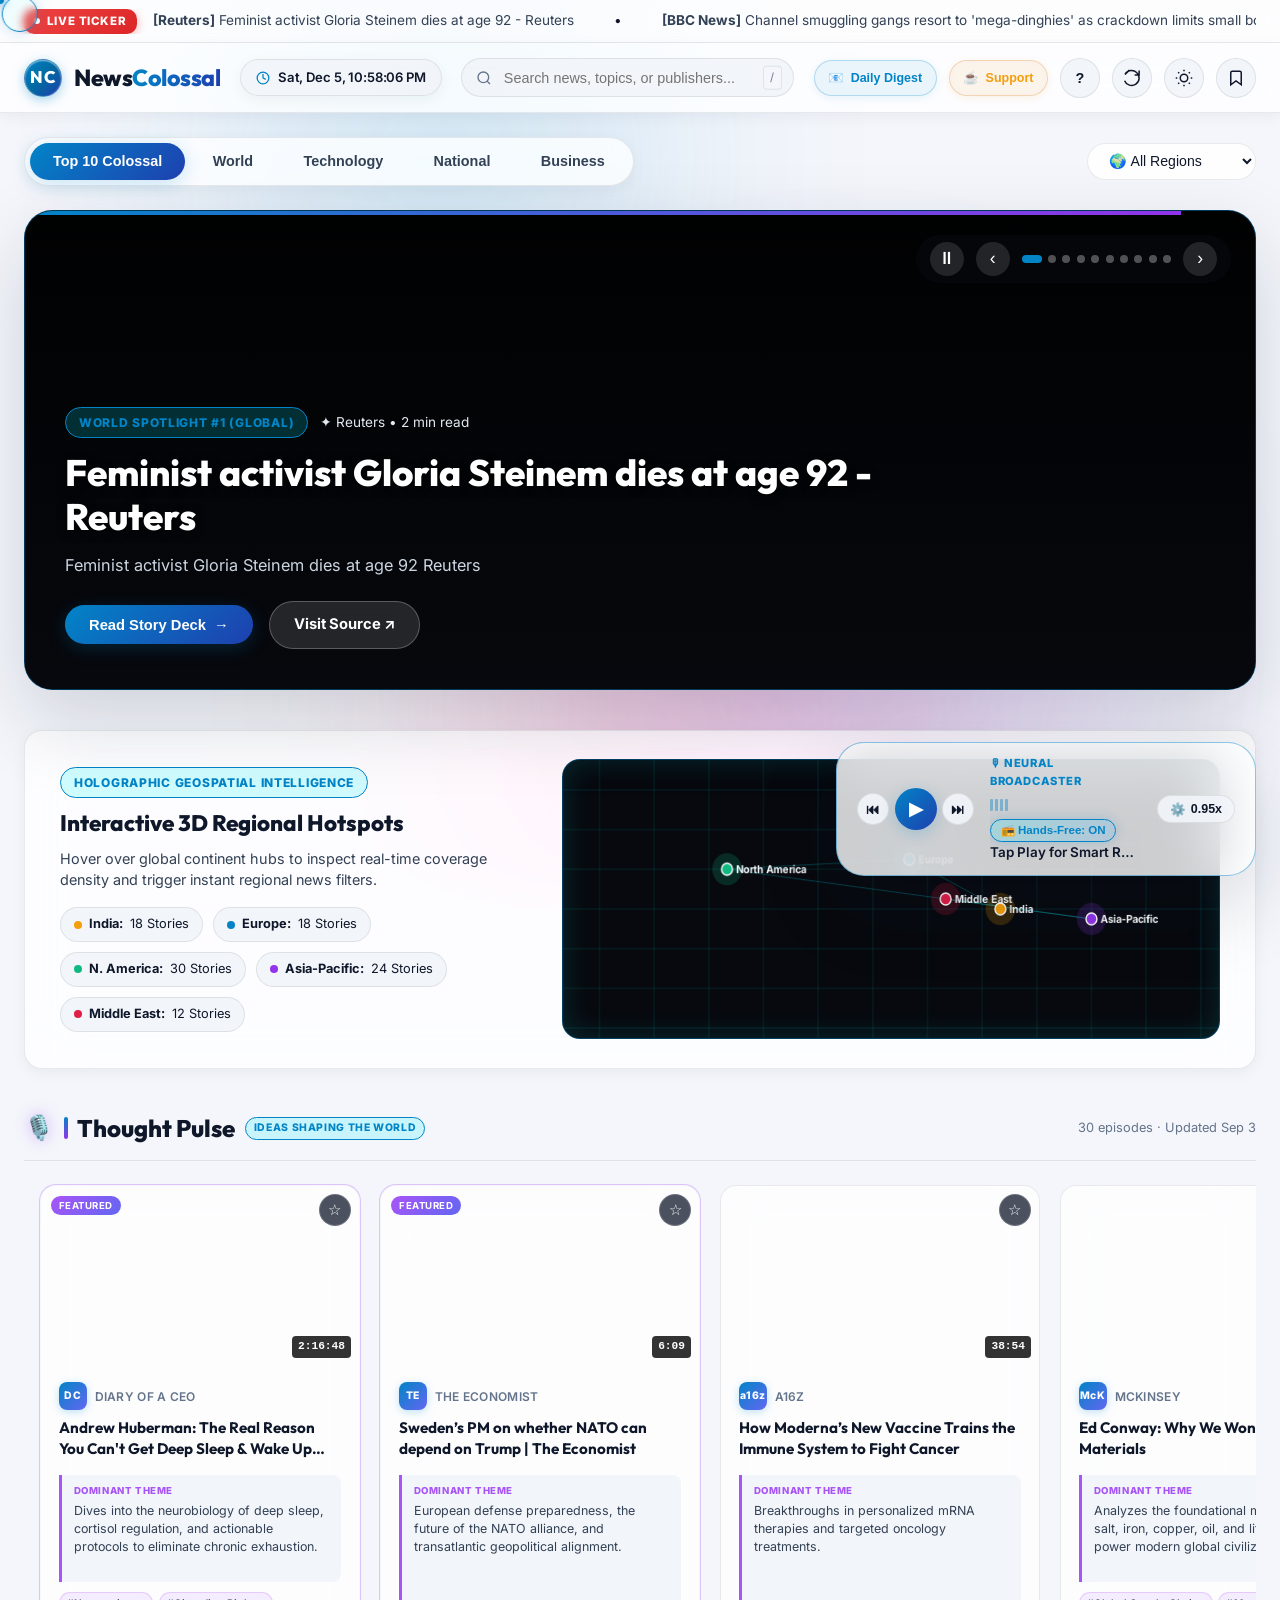
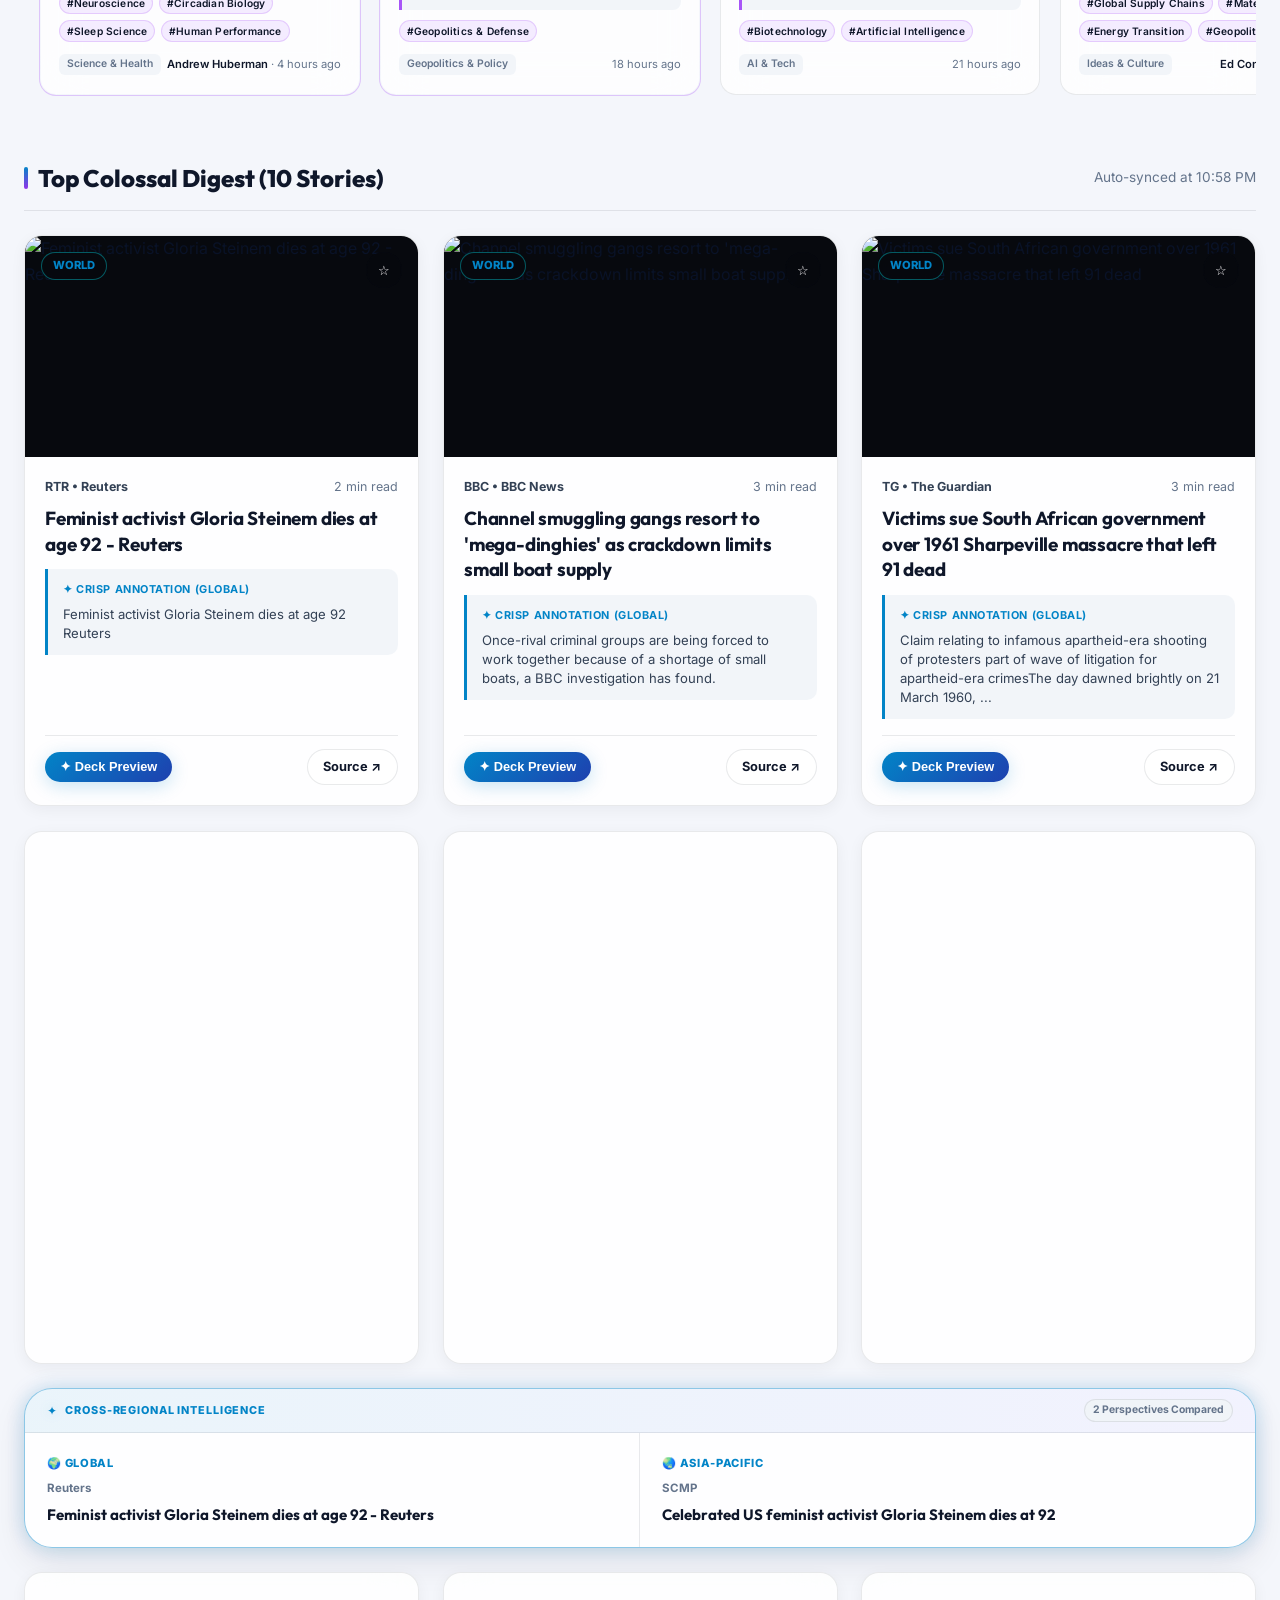
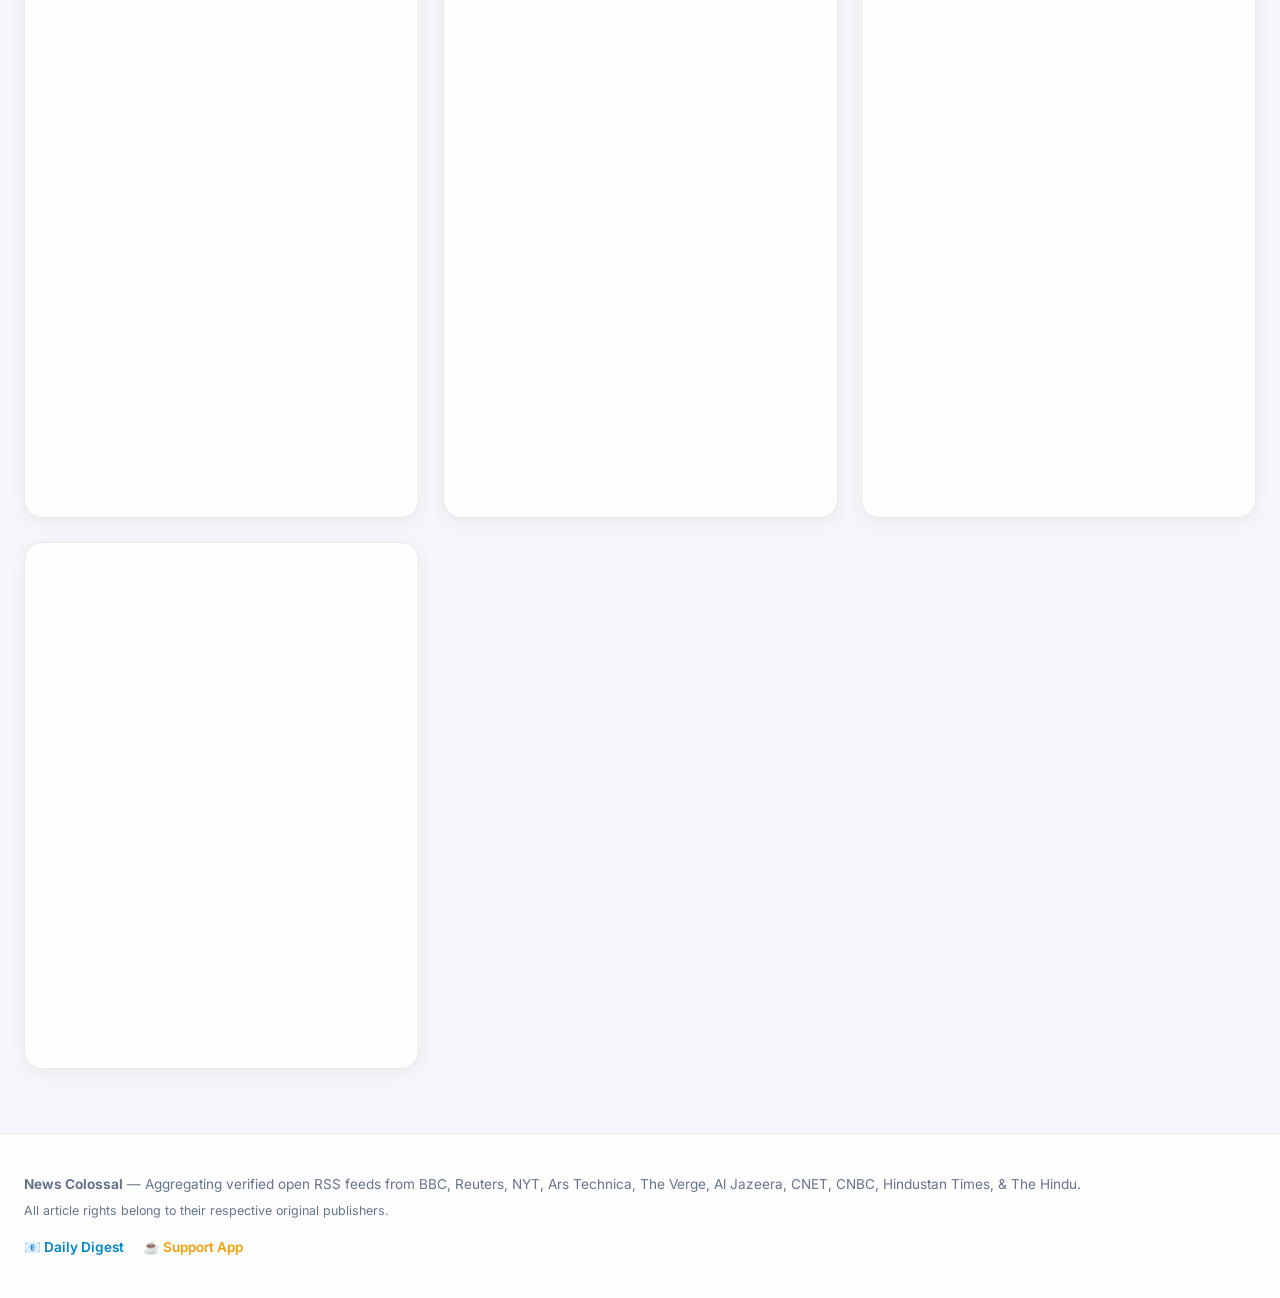
==== commit e41845f8: "feat: implement Specular Horizon reading progress line and pristine VisionOS diamond-cut logo emblem" ====
--- a/index.html
+++ b/index.html
@@ -81,12 +81,7 @@
   <header class="site-header" id="siteHeader">
     <div class="container header-inner">
       <a href="#" class="logo-box" aria-label="News Colossal Home">
-        <div class="logo-ring-wrap">
-          <svg class="logo-progress-ring" viewBox="0 0 48 48" width="48" height="48">
-            <circle class="logo-ring-track" cx="24" cy="24" r="21" fill="none" stroke-width="2.5"/>
-            <circle class="logo-ring-fill" id="logoRingFill" cx="24" cy="24" r="21" fill="none" stroke-width="2.8"
-              stroke-dasharray="131.95" stroke-dashoffset="131.95" stroke-linecap="round"/>
-          </svg>
+        <div class="logo-emblem">
           <div class="logo-icon">NC</div>
         </div>
         <div class="logo-text">News<span>Colossal</span></div>
--- a/style.css
+++ b/style.css
@@ -369,8 +369,16 @@
   left: 0;
   height: 2.5px;
   width: 0%;
-  background: linear-gradient(90deg, var(--accent-cyan), var(--accent-purple));
-  transition: width 0.1s linear;
+  background: linear-gradient(90deg, var(--accent-cyan) 0%, #6366f1 60%, #a855f7 100%);
+  box-shadow: 0 0 10px var(--accent-glow), 0 0 3px var(--accent-cyan);
+  transition: width 0.15s cubic-bezier(0.4, 0, 0.2, 1);
+  z-index: 105;
+  pointer-events: none;
+}
+
+.header-scroll-line.caught-up {
+  background: linear-gradient(90deg, #10b981 0%, #34d399 50%, #059669 100%) !important;
+  box-shadow: 0 0 16px rgba(16, 185, 129, 0.8), 0 0 4px #10b981 !important;
 }
 
 .header-inner {
@@ -390,20 +398,47 @@
 .logo-box:hover {
   transform: scale(1.02);
 }
+
+/* Pristine VisionOS Diamond-Cut Emblem */
+.logo-emblem {
+  position: relative;
+  width: 38px;
+  height: 38px;
+  display: flex;
+  align-items: center;
+  justify-content: center;
+  flex-shrink: 0;
+}
+
 .logo-icon {
-  width: 40px;
-  height: 40px;
-  background: linear-gradient(135deg, var(--accent-cyan), var(--accent-blue));
-  border-radius: var(--radius-sm);
+  width: 100%;
+  height: 100%;
+  background: linear-gradient(135deg, #0284c7 0%, #0369a1 50%, #1e40af 100%);
+  border-radius: var(--radius-full);
   display: flex;
   align-items: center;
   justify-content: center;
   font-weight: 800;
   font-family: var(--font-heading);
-  color: white;
-  font-size: 1.25rem;
-  box-shadow: 0 4px 20px var(--accent-glow);
-}
+  color: #ffffff;
+  font-size: 1.05rem;
+  letter-spacing: 0.5px;
+  box-shadow: 0 3px 12px rgba(2, 132, 199, 0.35), inset 0 1px 1.5px rgba(255, 255, 255, 0.55);
+  border: 1px solid rgba(255, 255, 255, 0.25);
+  transition: all 0.3s cubic-bezier(0.34, 1.56, 0.64, 1);
+}
+
+[data-theme="dark"] .logo-icon {
+  background: linear-gradient(135deg, #0ea5e9 0%, #0284c7 50%, #3b82f6 100%);
+  box-shadow: 0 4px 18px rgba(14, 165, 233, 0.4), inset 0 1px 1px rgba(255, 255, 255, 0.35);
+  border: 1px solid rgba(255, 255, 255, 0.18);
+}
+
+.logo-box:hover .logo-icon {
+  transform: scale(1.08) rotate(-2deg);
+  box-shadow: 0 6px 20px rgba(2, 132, 199, 0.5), inset 0 1px 2px rgba(255, 255, 255, 0.7);
+}
+
 .logo-text {
   font-family: var(--font-heading);
   font-weight: 800;
@@ -1792,6 +1827,8 @@
   -webkit-backdrop-filter: blur(36px);
   border-left: 1px solid var(--border-color);
   padding: 1.75rem 1.4rem;
+  padding-top: max(1.5rem, calc(1.25rem + env(safe-area-inset-top)));
+  padding-bottom: max(2rem, calc(1.5rem + env(safe-area-inset-bottom)));
   z-index: 190;
   transform: translateX(100%);
   transition: transform var(--transition-smooth);
@@ -2227,16 +2264,40 @@
   .deck-content-body {
     padding: 1.5rem 1.8rem 4.5rem !important;
   }
+  /* On touch/tablet screens, suppress desktop side paddles that obstruct reading */
   .liquid-glass-paddle {
-    width: 50px;
-    height: 100px;
-    font-size: 1.6rem;
+    display: none !important;
+  }
+  .filter-bar {
+    flex-wrap: nowrap !important;
+    gap: 0.75rem !important;
+  }
+  .nav-tabs-wrapper {
+    flex: 1 !important;
+    min-width: 0 !important;
+    overflow-x: auto !important;
+    scrollbar-width: none !important;
+    mask-image: linear-gradient(to right, black calc(100% - 24px), transparent 100%);
+    -webkit-mask-image: linear-gradient(to right, black calc(100% - 24px), transparent 100%);
+  }
+  .nav-tabs-wrapper::-webkit-scrollbar {
+    display: none !important;
+  }
+  .region-select {
+    flex-shrink: 0 !important;
   }
   .map-section-inner {
     grid-template-columns: 1fr;
   }
   .container {
     padding: 0 1rem !important;
+  }
+}
+
+/* Hide physical keyboard shortcut button on touch devices / mobile viewports */
+@media (pointer: coarse), (max-width: 768px) {
+  #keyboardShortcutsBtn {
+    display: none !important;
   }
 }
 
@@ -2263,23 +2324,20 @@
     grid-template-columns: 1fr;
   }
   .liquid-glass-paddle {
-    width: 44px;
-    height: 90px;
-    font-size: 1.4rem;
-  }
-  .liquid-glass-paddle-left {
-    left: 0.4rem;
-  }
-  .liquid-glass-paddle-right {
-    right: 0.4rem;
+    display: none !important;
   }
 }
 
 @media (max-width: 640px) {
+  /* Body Bottom Clearance for Floating Audio Player */
+  body {
+    padding-bottom: 5.5rem !important;
+  }
+
   /* Header & Navigation */
   .header-inner {
     padding: 0.5rem 0.8rem !important;
-    gap: 0.5rem !important;
+    gap: 0.45rem !important;
     flex-wrap: wrap !important;
   }
   .brand-title {
@@ -2311,11 +2369,11 @@
     gap: 0.35rem !important;
   }
   .btn-icon {
-    width: 34px !important;
-    height: 34px !important;
-  }
-
-  /* Filter Bar Category Scroller */
+    width: 36px !important;
+    height: 36px !important;
+  }
+
+  /* Filter Bar Category Scroller with Liquid Edge Fade */
   .filter-bar {
     flex-direction: column !important;
     align-items: stretch !important;
@@ -2326,7 +2384,9 @@
     overflow-x: auto !important;
     -webkit-overflow-scrolling: touch !important;
     border-radius: var(--radius-sm) !important;
-    padding: 0.25rem !important;
+    padding: 0.25rem 0.4rem !important;
+    mask-image: linear-gradient(to right, black calc(100% - 24px), transparent 100%);
+    -webkit-mask-image: linear-gradient(to right, black calc(100% - 24px), transparent 100%);
   }
   .nav-tabs-wrapper::-webkit-scrollbar {
     display: none !important;
@@ -2347,14 +2407,24 @@
 
   /* Hero & Article Cards Layout */
   .hero-card {
-    height: 280px !important;
+    height: 300px !important;
   }
   .hero-title {
-    font-size: 1.25rem !important;
-    line-height: 1.35 !important;
+    font-size: 1.22rem !important;
+    line-height: 1.32 !important;
+    margin-bottom: 0.4rem !important;
+  }
+  .hero-desc {
+    display: -webkit-box !important;
+    -webkit-line-clamp: 2 !important;
+    -webkit-box-orient: vertical !important;
+    overflow: hidden !important;
+    margin-bottom: 0.8rem !important;
+    font-size: 0.84rem !important;
+    line-height: 1.45 !important;
   }
   .hero-overlay {
-    padding: 1.2rem !important;
+    padding: 1.1rem !important;
   }
   .news-grid {
     grid-template-columns: 1fr !important;
@@ -2369,8 +2439,22 @@
   }
 
   /* 3D Geospatial Map Section */
-  .hotspot-map-canvas {
-    height: 220px !important;
+  .map-section-inner {
+    padding: 1.1rem 1rem !important;
+    gap: 1.2rem !important;
+  }
+  .map-canvas-side {
+    height: 200px !important;
+  }
+  .map-stats-row {
+    display: grid !important;
+    grid-template-columns: repeat(2, 1fr) !important;
+    gap: 0.45rem !important;
+  }
+  .map-stat-item {
+    padding: 0.35rem 0.65rem !important;
+    font-size: 0.75rem !important;
+    justify-content: flex-start !important;
   }
   .map-card {
     padding: 1rem !important;
@@ -2422,11 +2506,11 @@
     min-height: 44px !important;
   }
   .btn-icon {
-    min-width: 44px !important;
-    min-height: 44px !important;
+    min-width: 36px !important;
+    min-height: 36px !important;
   }
   .tab-btn {
-    min-height: 44px !important;
+    min-height: 40px !important;
   }
 
   /* Floating Bottom Audio Player Widget */
@@ -2457,6 +2541,9 @@
 /* Safe Area Insets for Notched Phones (iPhone X+, Android with display cutouts) */
 @supports (padding: env(safe-area-inset-top)) {
   @media (max-width: 640px) {
+    body {
+      padding-bottom: calc(5.5rem + env(safe-area-inset-bottom)) !important;
+    }
     .mobile-deck-header {
       padding-top: env(safe-area-inset-top) !important;
       height: calc(50px + env(safe-area-inset-top)) !important;
@@ -2699,61 +2786,40 @@
   .monetize-title { font-size: 1.25rem; }
   .monetize-desc { font-size: 0.82rem; margin-bottom: 1.2rem; }
   .monetize-input-group { flex-direction: column; }
-  .monetize-submit-btn { width: 100%; justify-content: center; }
   .tip-card { padding: 0.7rem 0.3rem; }
   .tip-amount { font-size: 1rem; }
   .tip-label { font-size: 0.68rem; }
-}
-
-
-
-/* ========== FINITE FEED: Progress Ring & Caught-Up Toast ========== */
-.logo-ring-wrap {
-  position: relative;
-  width: 42px;
-  height: 42px;
-  display: flex;
-  align-items: center;
-  justify-content: center;
-  flex-shrink: 0;
-}
-.logo-ring-wrap .logo-icon {
-  position: absolute;
-  inset: 0;
-  display: flex;
-  align-items: center;
-  justify-content: center;
-  width: 100%;
-  height: 100%;
-  border-radius: var(--radius-full);
-}
-.logo-progress-ring {
-  position: absolute;
-  inset: 0;
-  transform: rotate(-90deg);
-  pointer-events: none;
-  z-index: 2;
-}
-.logo-ring-track {
-  stroke: var(--border-color);
-  opacity: 0.5;
-}
-.logo-ring-fill {
-  stroke: var(--accent-cyan);
-  transition: stroke-dashoffset 0.8s cubic-bezier(0.4, 0, 0.2, 1);
-  filter: drop-shadow(0 0 6px var(--accent-glow));
-}
-.logo-ring-wrap.caught-up .logo-ring-fill {
-  stroke: #10b981;
-  filter: drop-shadow(0 0 10px rgba(16, 185, 129, 0.6));
-}
-.logo-ring-wrap.caught-up .logo-icon {
-  animation: caught-up-pulse 1.5s ease-in-out;
-}
-@keyframes caught-up-pulse {
-  0%, 100% { transform: scale(1); }
-  50% { transform: scale(1.12); }
-}
+
+  /* Mobile Responsive Drawer & Caught-up Toast */
+  .drawer-content {
+    max-width: 100% !important;
+    width: 100vw !important;
+    padding: 1.25rem 1rem !important;
+    padding-top: max(1.25rem, calc(1rem + env(safe-area-inset-top))) !important;
+    padding-bottom: max(2rem, calc(1.5rem + env(safe-area-inset-bottom))) !important;
+  }
+  .drawer-actions-row {
+    gap: 0.4rem !important;
+  }
+  .export-markdown-btn {
+    padding: 4px 8px !important;
+    font-size: 0.72rem !important;
+    white-space: nowrap !important;
+  }
+  .saved-count-pill {
+    padding: 2px 7px !important;
+    font-size: 0.68rem !important;
+  }
+  .caught-up-toast {
+    width: calc(100% - 1.5rem) !important;
+    padding: 1rem 1.2rem !important;
+    top: 70px !important;
+  }
+}
+
+
+
+/* ========== FINITE FEED: Specular Horizon Completion & Caught-Up Toast ========== */
 
 /* Caught-up toast notification */
 .caught-up-toast {
@@ -2892,67 +2958,116 @@
   border: 1px solid var(--border-highlight);
   overflow: hidden;
   box-shadow: var(--shadow-md), 0 0 20px var(--accent-glow);
-  position: relative;
-}
-.paired-story-badge {
-  position: absolute;
-  top: 12px;
-  left: 12px;
-  background: linear-gradient(135deg, var(--accent-cyan), var(--accent-blue));
-  color: #fff;
-  font-size: 0.62rem;
+  display: flex;
+  flex-direction: column;
+}
+
+.paired-story-header {
+  display: flex;
+  align-items: center;
+  justify-content: space-between;
+  padding: 0.65rem 1.4rem;
+  background: linear-gradient(90deg, rgba(2, 132, 199, 0.08) 0%, rgba(99, 102, 241, 0.08) 100%);
+  border-bottom: 1px solid var(--border-color);
+}
+
+.paired-header-left {
+  display: flex;
+  align-items: center;
+  gap: 0.5rem;
+}
+
+.paired-badge-glow {
+  font-size: 0.75rem;
+  color: var(--accent-cyan);
+  filter: drop-shadow(0 0 6px var(--accent-glow));
+}
+
+.paired-header-title {
+  font-size: 0.68rem;
   font-weight: 800;
   text-transform: uppercase;
   letter-spacing: 0.08em;
-  padding: 0.25rem 0.7rem;
+  color: var(--accent-cyan);
+}
+
+.paired-header-pill {
+  font-size: 0.65rem;
+  font-weight: 700;
+  color: var(--text-muted);
+  background: var(--bg-surface-elevated);
+  padding: 2px 8px;
   border-radius: var(--radius-full);
-  z-index: 2;
-}
+  border: 1px solid var(--border-color);
+}
+
 .paired-perspectives {
   display: grid;
   grid-template-columns: 1fr 1fr;
   gap: 0;
-}
+  flex: 1;
+}
+
 .paired-perspective {
-  padding: 1.4rem;
+  padding: 1.35rem 1.4rem;
   position: relative;
   cursor: pointer;
   transition: background var(--transition-fast);
-}
+  display: flex;
+  flex-direction: column;
+}
+
 .paired-perspective:hover {
   background: var(--bg-surface-elevated);
 }
+
 .paired-perspective:first-child {
   border-right: 1px solid var(--border-color);
 }
+
 .paired-perspective .region-flag {
   font-size: 0.7rem;
   font-weight: 800;
   text-transform: uppercase;
   letter-spacing: 0.06em;
   color: var(--accent-cyan);
-  margin-bottom: 0.5rem;
+  margin-bottom: 0.35rem;
   display: flex;
   align-items: center;
   gap: 0.4rem;
 }
+
 .paired-perspective .source-name {
   font-size: 0.72rem;
   font-weight: 700;
   color: var(--text-muted);
-  margin-bottom: 0.6rem;
-}
+  margin-bottom: 0.5rem;
+}
+
 .paired-perspective .perspective-title {
   font-family: var(--font-heading);
-  font-size: 0.92rem;
+  font-size: 0.94rem;
   font-weight: 700;
-  line-height: 1.35;
+  line-height: 1.38;
   color: var(--text-primary);
+  margin: 0;
 }
 
 @media (max-width: 640px) {
+  .paired-story-header {
+    padding: 0.55rem 1rem;
+  }
+  .paired-header-title {
+    font-size: 0.62rem;
+  }
+  .paired-header-pill {
+    font-size: 0.6rem;
+  }
   .paired-perspectives {
     grid-template-columns: 1fr;
+  }
+  .paired-perspective {
+    padding: 1.1rem 1rem;
   }
   .paired-perspective:first-child {
     border-right: none;
@@ -2980,7 +3095,8 @@
   overflow-x: auto;
   scroll-snap-type: x mandatory;
   -webkit-overflow-scrolling: touch;
-  padding: 0.5rem 0 1.5rem 0;
+  padding: 0.5rem 1rem 1.5rem 1rem;
+  scroll-padding: 1rem;
   scrollbar-width: thin;
   scrollbar-color: var(--accent-color) transparent;
 }
@@ -2996,7 +3112,7 @@
   border-radius: 3px;
 }
 
-/* Individual Thought Card */
+/* Individual Thought Card with Uniform Baseline Geometry */
 .thought-card {
   flex: 0 0 320px;
   scroll-snap-align: start;
@@ -3009,6 +3125,8 @@
   transition: transform 0.35s cubic-bezier(0.34, 1.56, 0.64, 1), box-shadow 0.35s ease;
   cursor: pointer;
   position: relative;
+  display: flex;
+  flex-direction: column;
 }
 
 .thought-card:hover {
@@ -3031,6 +3149,7 @@
 .thought-card-thumb-wrap {
   overflow: hidden;
   position: relative;
+  flex-shrink: 0;
 }
 
 .thought-card-duration {
@@ -3062,6 +3181,9 @@
 
 .thought-card-body {
   padding: 1rem 1.1rem 1.2rem;
+  display: flex;
+  flex-direction: column;
+  flex: 1;
 }
 
 .thought-card-source {
@@ -3114,6 +3236,7 @@
   padding: 0.55rem 0.75rem;
   border-radius: 0 8px 8px 0;
   margin: 0.45rem 0 0.65rem 0;
+  flex: 1;
 }
 
 .thought-theme-label {
@@ -3161,6 +3284,7 @@
   justify-content: space-between;
   font-size: 0.7rem;
   color: var(--text-muted);
+  margin-top: auto;
 }
 
 .thought-card-category {
@@ -3241,6 +3365,16 @@
   box-shadow: 0 6px 20px rgba(168, 85, 247, 0.25);
 }
 
+/* Tablet responsive */
+@media (max-width: 1024px) and (min-width: 641px) {
+  .thought-card {
+    flex: 0 0 300px;
+  }
+  .thought-card-thumb {
+    height: 168px;
+  }
+}
+
 /* Mobile responsive */
 @media (max-width: 640px) {
   .thought-card {
@@ -3252,5 +3386,10 @@
   .thought-card-title {
     font-size: 0.88rem;
   }
-}
-
+  .thought-pulse-carousel {
+    gap: 0.85rem;
+    padding: 0.5rem 0.8rem 1.25rem 0.8rem;
+    scroll-padding: 0.8rem;
+  }
+}
+
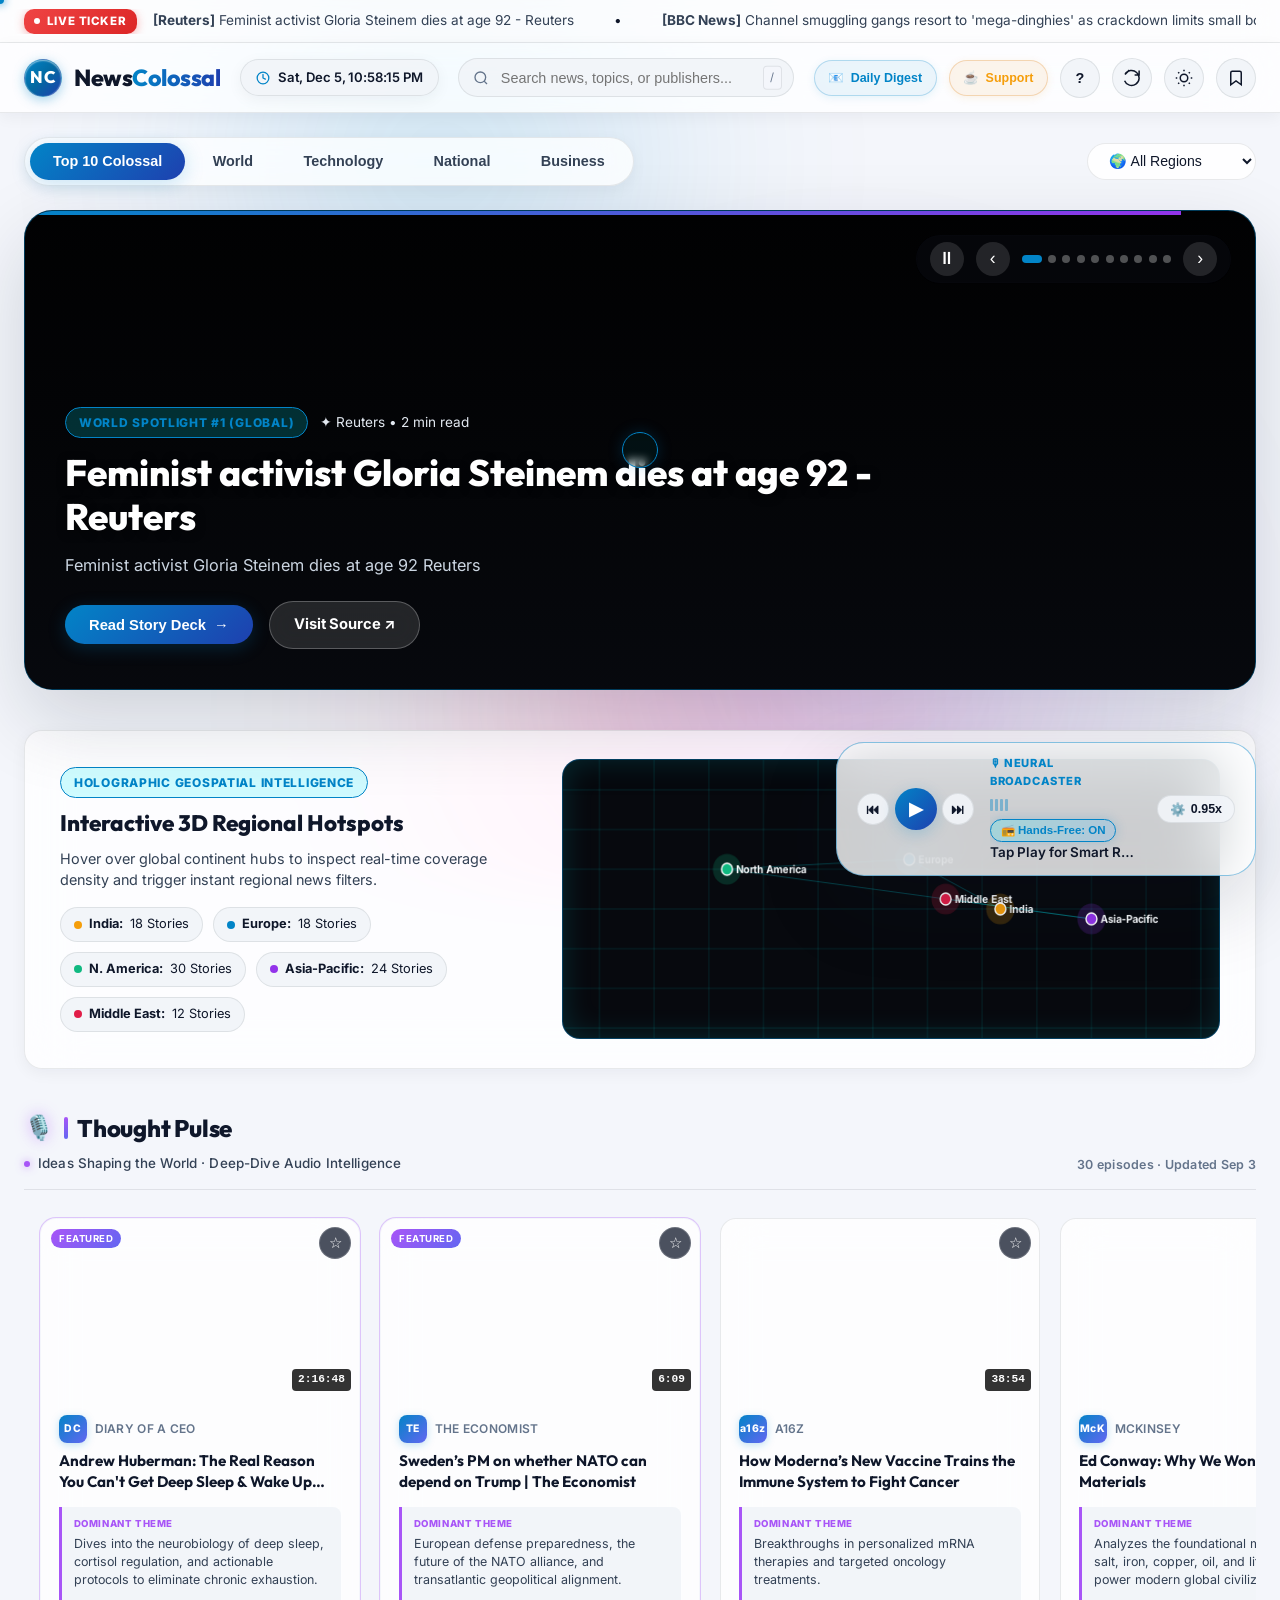
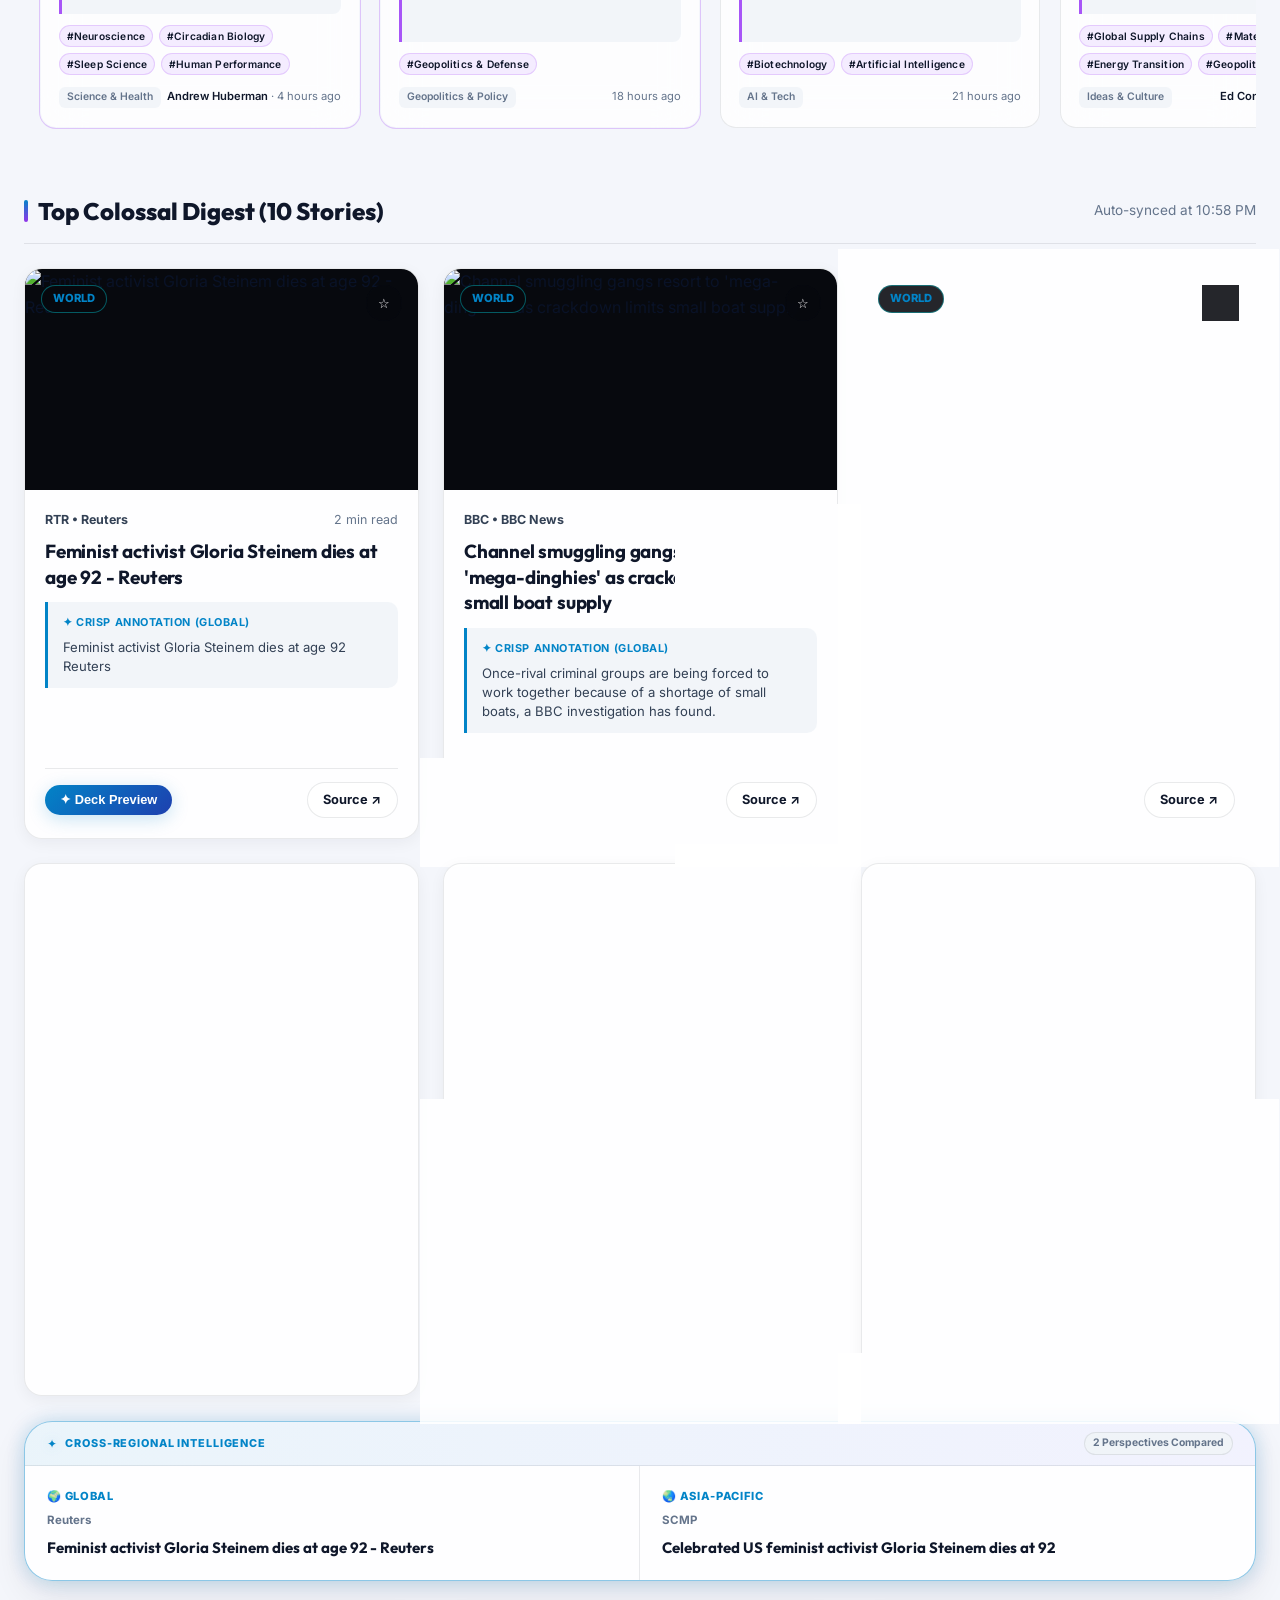
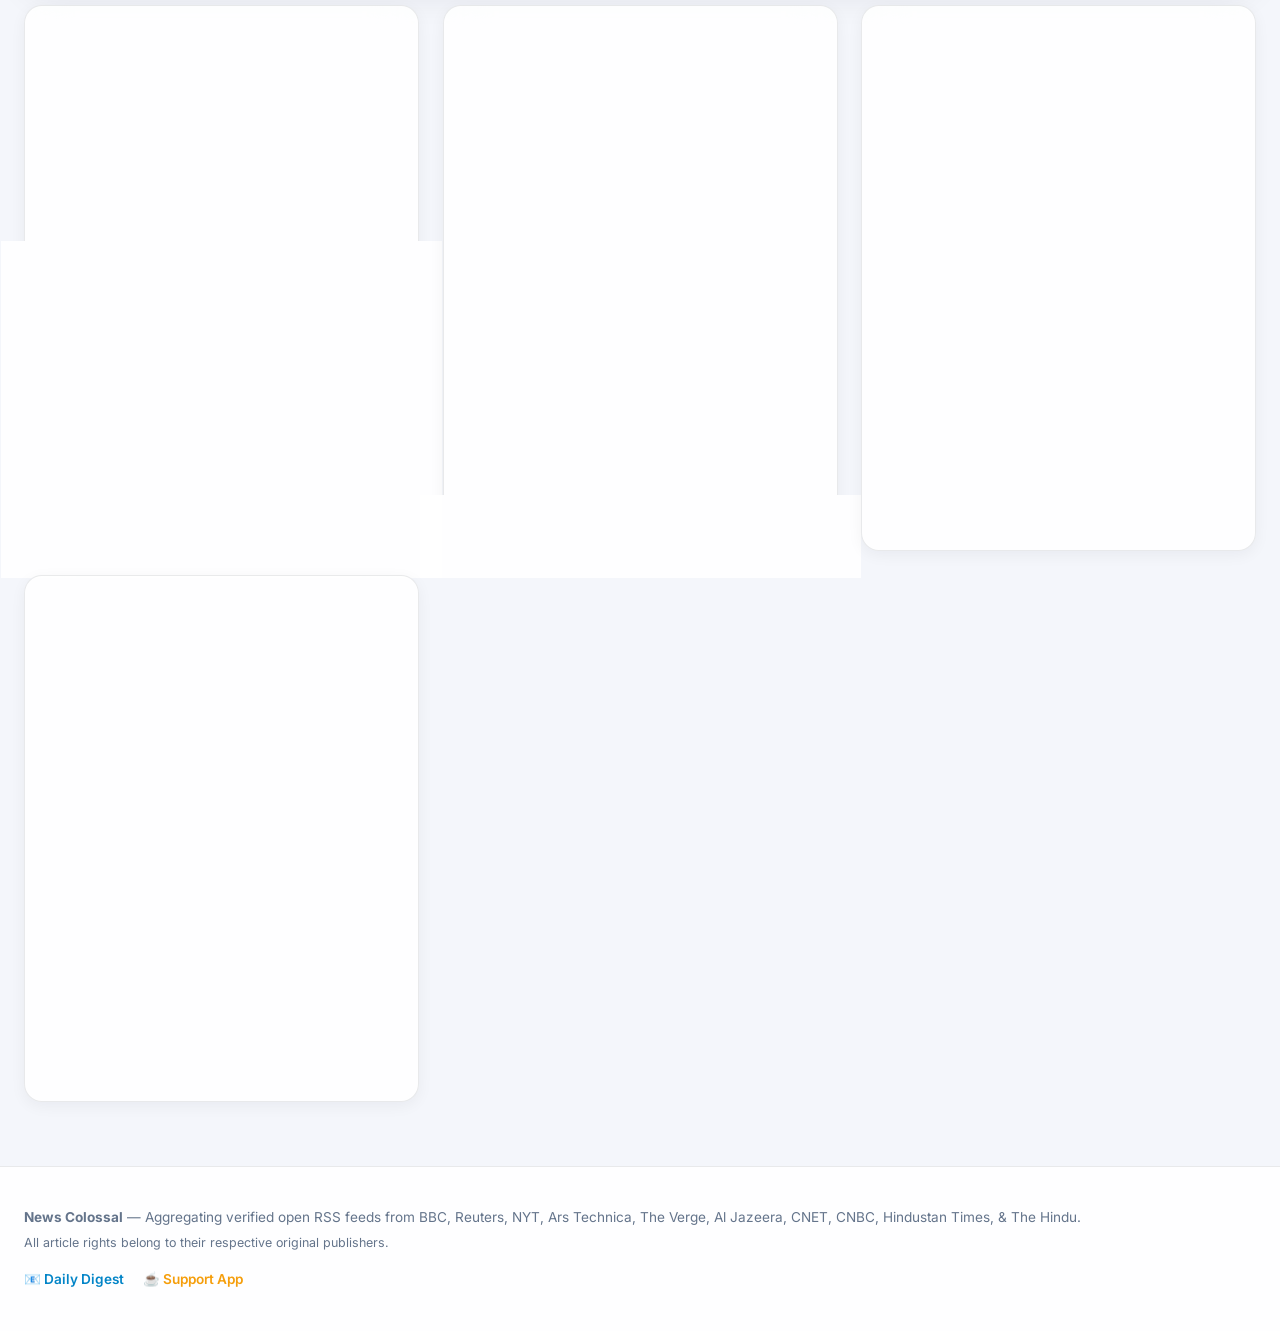
==== commit 2ecb89eb: "fix: resolve mobile deck swipe skipping via singleton touch engine and implement Thought Pulse edito" ====
--- a/index.html
+++ b/index.html
@@ -225,13 +225,17 @@
 
     <!-- Thought Pulse — Podcast Intelligence Section -->
     <section class="thought-pulse-section" id="thoughtPulseSection" style="display: none;">
-      <div class="section-header" style="margin-bottom: 1rem;">
-        <div style="display: flex; align-items: center; gap: 0.6rem;">
-          <span class="thought-pulse-icon">🎙️</span>
-          <h2 class="section-title" style="margin: 0;">Thought Pulse</h2>
-          <span class="tag-badge" style="font-size: 0.65rem; padding: 2px 8px;">IDEAS SHAPING THE WORLD</span>
-        </div>
-        <span style="font-size: 0.8rem; color: var(--text-muted);" id="podcastSyncLabel"></span>
+      <div class="section-header thought-pulse-header">
+        <div class="thought-pulse-title-wrap">
+          <div class="thought-pulse-title-row">
+            <span class="thought-pulse-icon">🎙️</span>
+            <h2 class="section-title thought-pulse-title">Thought Pulse</h2>
+          </div>
+          <p class="thought-pulse-subtitle">
+            <span class="thought-pulse-dot"></span> Ideas Shaping the World &middot; Deep-Dive Audio Intelligence
+          </p>
+        </div>
+        <span class="thought-pulse-sync-label" id="podcastSyncLabel"></span>
       </div>
       <div class="thought-pulse-carousel" id="thoughtPulseCarousel">
         <!-- Rendered by JS -->
--- a/style.css
+++ b/style.css
@@ -1533,6 +1533,21 @@
   flex-shrink: 0;
 }
 
+/* Smooth deck card entrance transition */
+@keyframes deck-fade-in {
+  0% {
+    opacity: 0.88;
+    transform: translateY(4px);
+  }
+  100% {
+    opacity: 1;
+    transform: translateY(0);
+  }
+}
+.deck-card-entering {
+  animation: deck-fade-in 0.22s cubic-bezier(0.16, 1, 0.3, 1) forwards;
+}
+
 /* Responsive deck content body — replaces inline padding */
 .deck-content-body {
   padding: 1.8rem 2.2rem 5rem 2.2rem;
@@ -1544,19 +1559,20 @@
   opacity: 1;
 }
 
-/* Parallax cover container — Balanced Visual Banner */
+/* PARALLAX COVER IMAGE */
 .deck-cover-parallax {
   position: relative;
   width: 100%;
-  height: 240px;
+  height: 280px;
   overflow: hidden;
-  background: #07090e;
+  background: #000;
   flex-shrink: 0;
 }
 .deck-cover-parallax img {
   width: 100%;
   height: 120%;
   object-fit: cover;
+  display: block;
   filter: contrast(1.04) saturate(1.06);
   transform: translateY(0);
   will-change: transform;
@@ -1577,6 +1593,13 @@
 }
 .cover-tap-zone-right {
   right: 0;
+}
+
+/* Suppress tap zones on touch devices to prevent phantom click collisions with horizontal swipes */
+@media (pointer: coarse) {
+  .cover-tap-zone {
+    display: none !important;
+  }
 }
 
 /* ACOUSTIC EQUALIZER BARS */
@@ -3089,6 +3112,91 @@
   filter: drop-shadow(0 0 8px rgba(168, 85, 247, 0.4));
 }
 
+/* Thought Pulse Editorial Masthead */
+.thought-pulse-header {
+  display: flex;
+  align-items: flex-end;
+  justify-content: space-between;
+  margin-bottom: 1.25rem;
+  border-bottom: 1px solid var(--border-color);
+  padding-bottom: 0.9rem;
+  gap: 1rem;
+}
+
+.thought-pulse-title-wrap {
+  display: flex;
+  flex-direction: column;
+  gap: 0.35rem;
+}
+
+.thought-pulse-title-row {
+  display: flex;
+  align-items: center;
+  gap: 0.6rem;
+}
+
+.thought-pulse-title {
+  margin: 0;
+  font-family: var(--font-heading);
+  font-size: 1.5rem;
+  font-weight: 800;
+  letter-spacing: -0.01em;
+  color: var(--text-primary);
+}
+
+.thought-pulse-title::before {
+  content: '';
+  width: 4px;
+  height: 22px;
+  background: linear-gradient(180deg, #a855f7, #6366f1);
+  border-radius: 2px;
+}
+
+.thought-pulse-subtitle {
+  margin: 0;
+  font-size: 0.84rem;
+  font-weight: 500;
+  color: var(--text-secondary);
+  display: flex;
+  align-items: center;
+  gap: 0.5rem;
+  letter-spacing: 0.01em;
+}
+
+.thought-pulse-dot {
+  width: 6px;
+  height: 6px;
+  border-radius: 50%;
+  background: #a855f7;
+  display: inline-block;
+  box-shadow: 0 0 8px rgba(168, 85, 247, 0.7);
+  flex-shrink: 0;
+}
+
+.thought-pulse-sync-label {
+  font-size: 0.78rem;
+  font-weight: 600;
+  color: var(--text-muted);
+  white-space: nowrap;
+  letter-spacing: 0.02em;
+}
+
+@media (max-width: 640px) {
+  .thought-pulse-header {
+    flex-direction: column;
+    align-items: flex-start;
+    gap: 0.45rem;
+    padding-bottom: 0.75rem;
+  }
+  .thought-pulse-title {
+    font-size: 1.25rem;
+  }
+  .thought-pulse-subtitle {
+    font-size: 0.76rem;
+    line-height: 1.4;
+  }
+}
+
 .thought-pulse-carousel {
   display: flex;
   gap: 1.25rem;
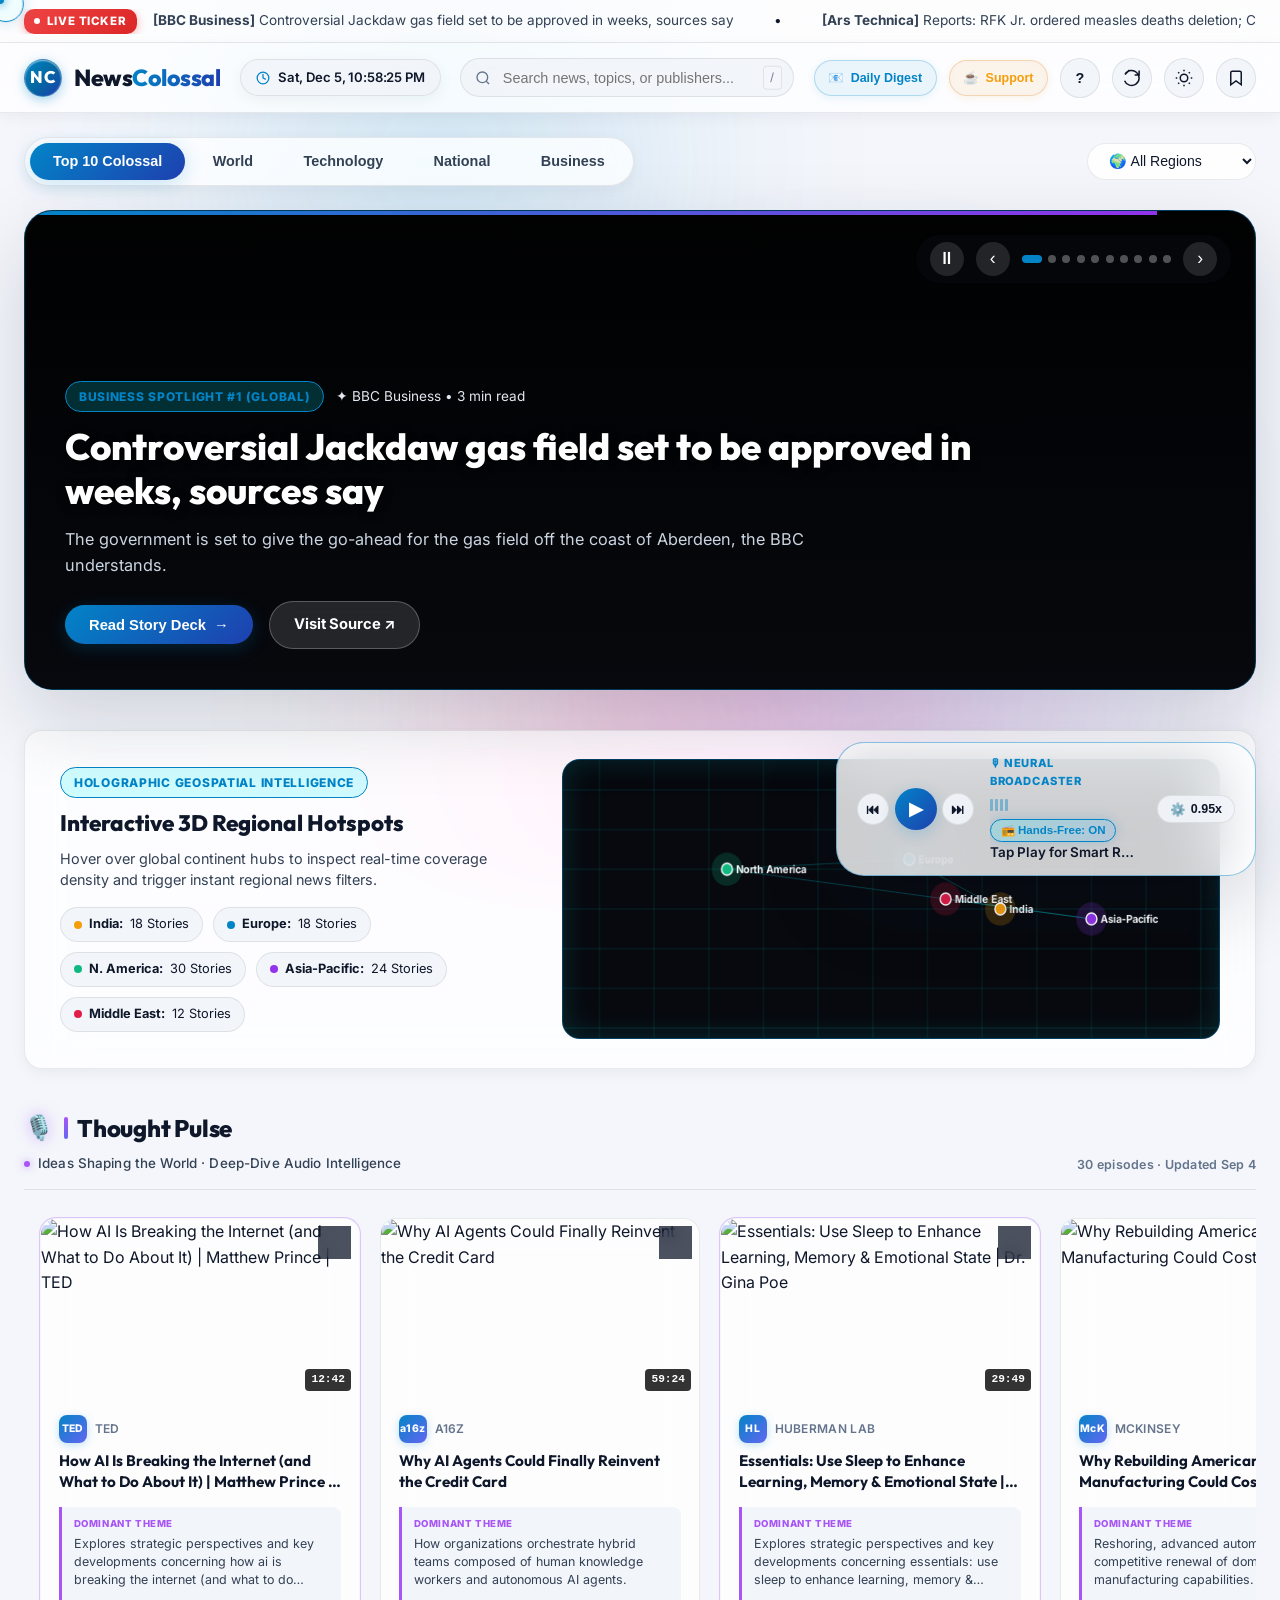
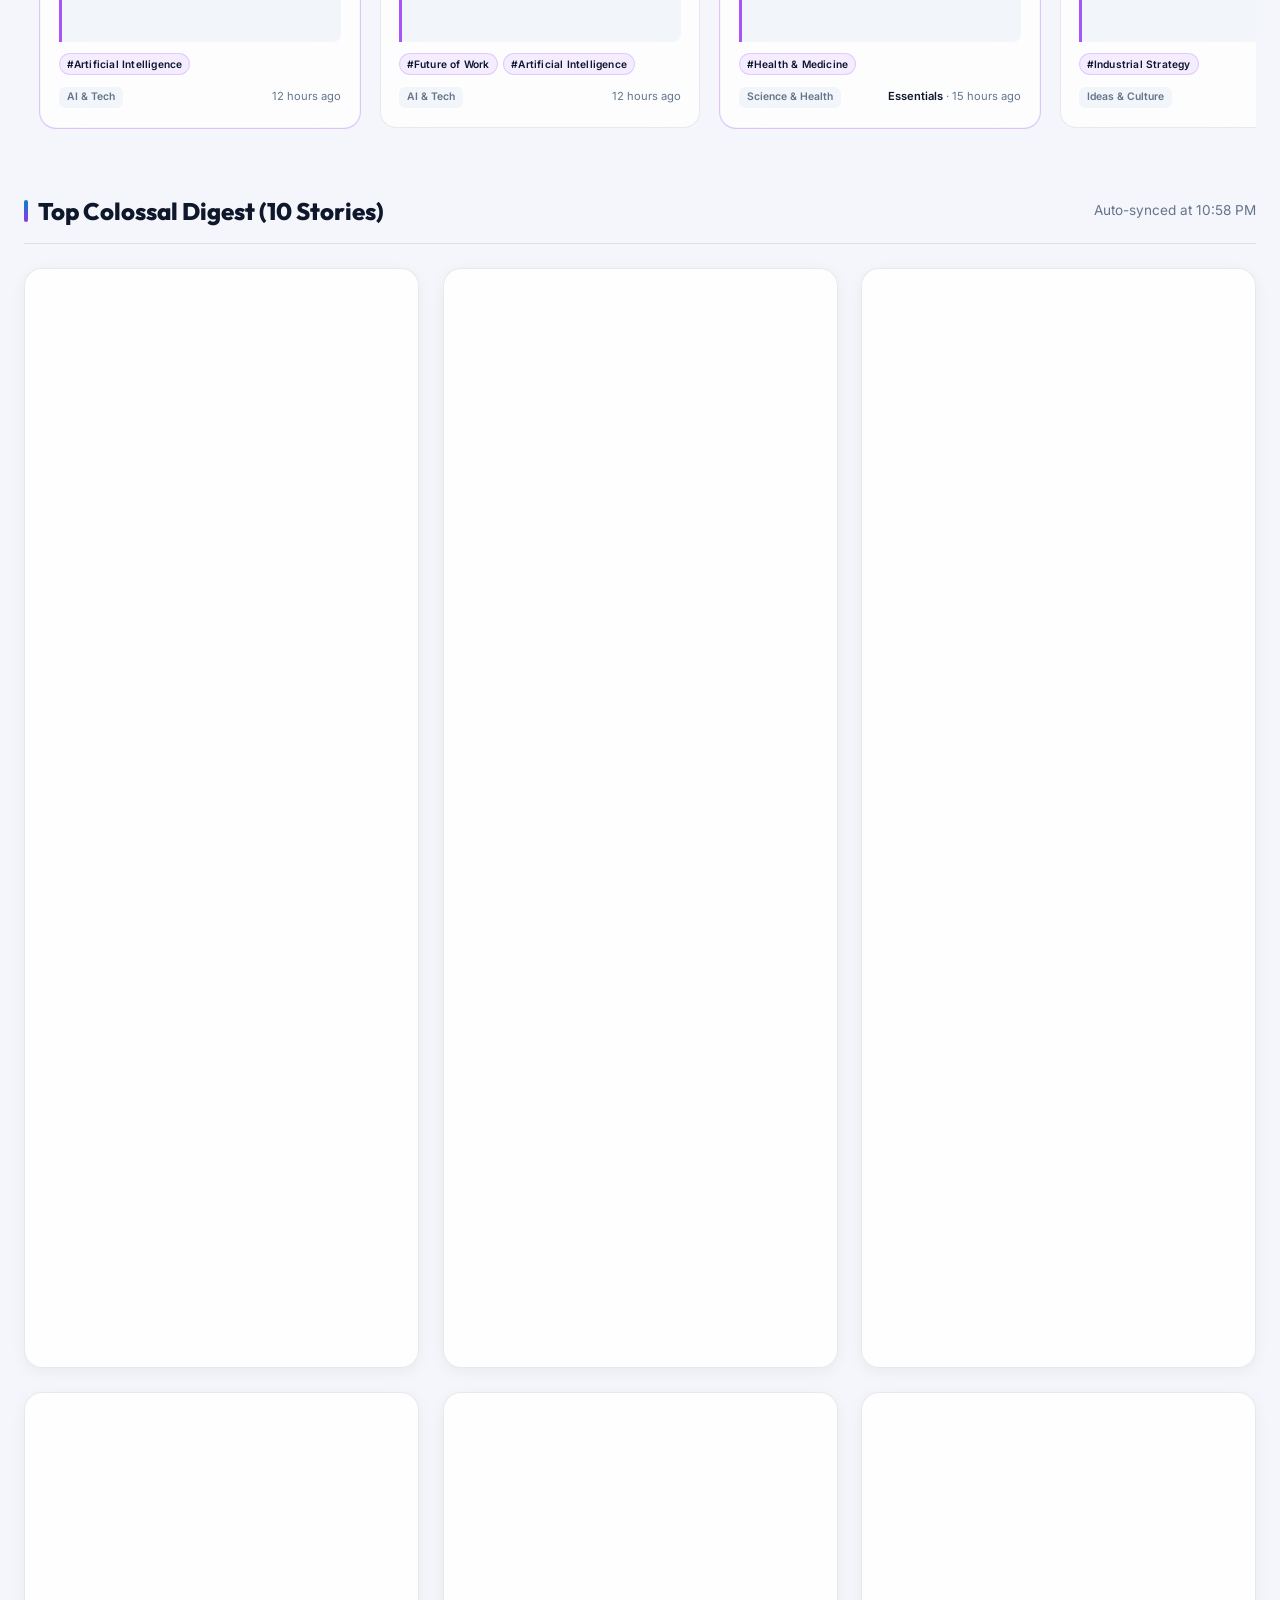
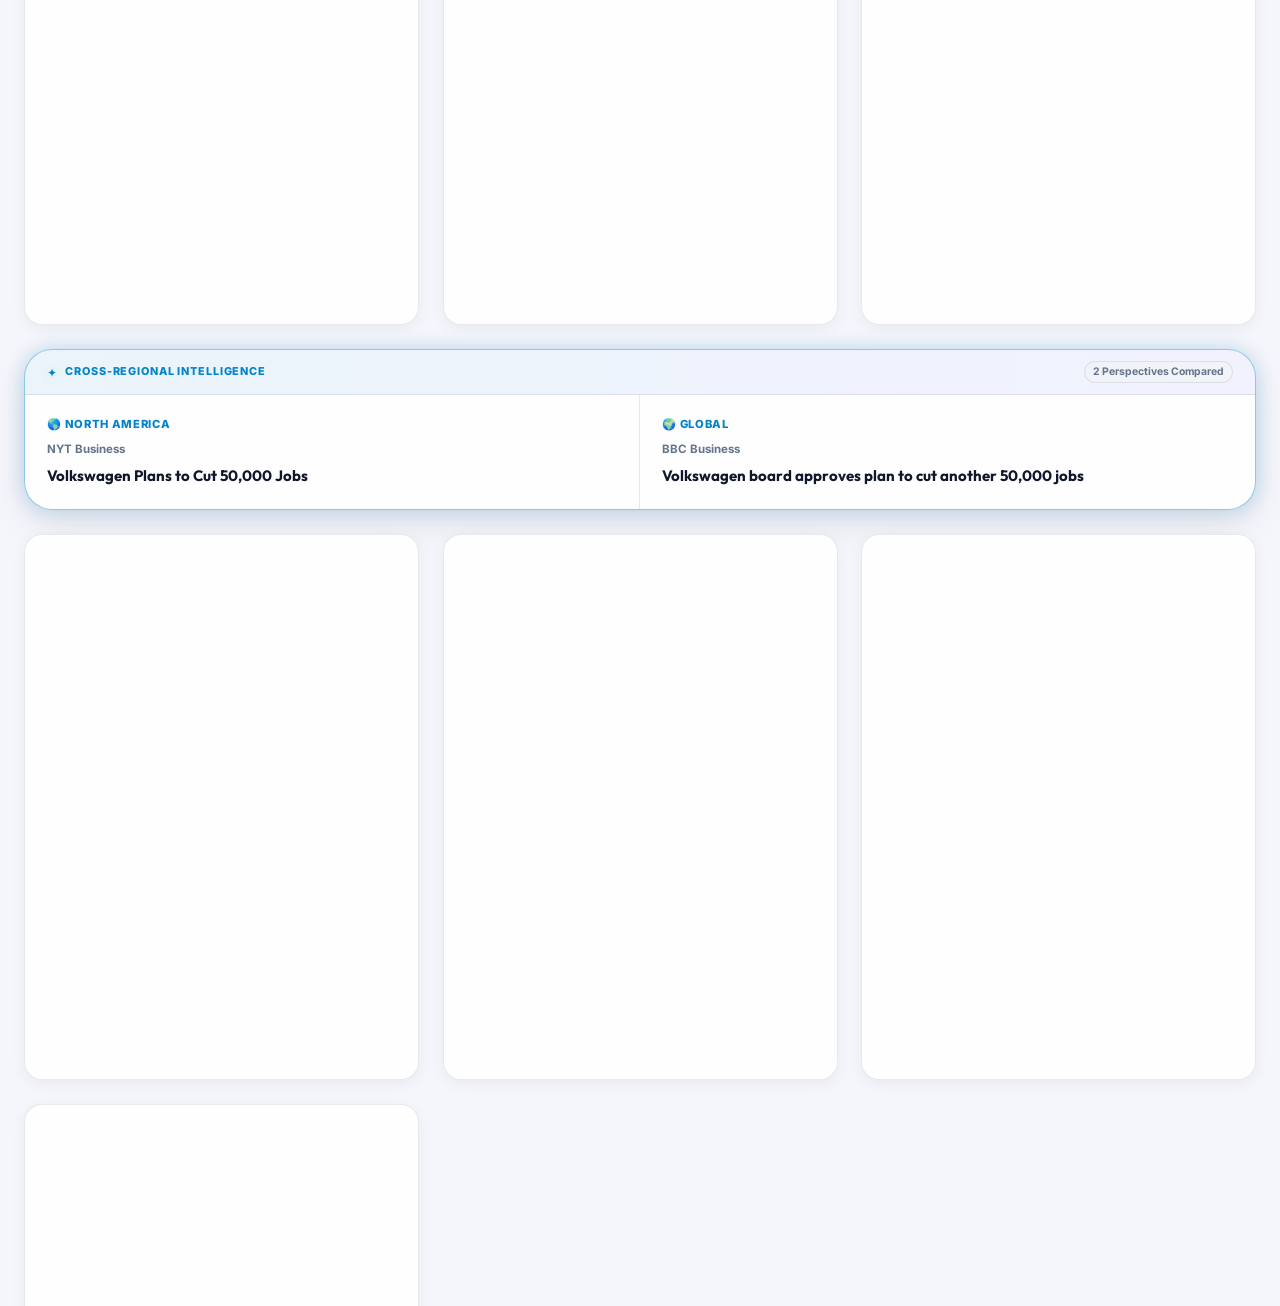
==== commit 7909ef1d: "fix(mobile): resolve 9 touch swipe, overflow, scroll lock, and layout collision glitches" ====
--- a/index.html
+++ b/index.html
@@ -2,7 +2,7 @@
 <html lang="en" data-theme="light">
 <head>
   <meta charset="UTF-8" />
-  <meta name="viewport" content="width=device-width, initial-scale=1.0, maximum-scale=1.0, user-scalable=no, viewport-fit=cover" />
+  <meta name="viewport" content="width=device-width, initial-scale=1.0, viewport-fit=cover" />
   <title>News Colossal — Global News Intelligence & Digest</title>
   <meta name="description" content="Top 10 global news digest featuring world, national, tech, and business headlines with crisp annotations, multi-source links, and live publisher feeds." />
   <meta name="google-site-verification" content="qeB2qI7IatiB7FEUtZ0E3Cm7faKWbinVRh_txNni3r0" />
@@ -225,11 +225,11 @@
 
     <!-- Thought Pulse — Podcast Intelligence Section -->
     <section class="thought-pulse-section" id="thoughtPulseSection" style="display: none;">
-      <div class="section-header thought-pulse-header">
+      <div class="thought-pulse-header">
         <div class="thought-pulse-title-wrap">
           <div class="thought-pulse-title-row">
             <span class="thought-pulse-icon">🎙️</span>
-            <h2 class="section-title thought-pulse-title">Thought Pulse</h2>
+            <h2 class="thought-pulse-title">Thought Pulse</h2>
           </div>
           <p class="thought-pulse-subtitle">
             <span class="thought-pulse-dot"></span> Ideas Shaping the World &middot; Deep-Dive Audio Intelligence
--- a/style.css
+++ b/style.css
@@ -78,6 +78,21 @@
   .custom-cursor-dot, .custom-cursor-ring {
     display: none !important;
   }
+}
+
+/* Body scroll lock during full-screen overlays */
+body.modal-open,
+body.drawer-open {
+  overflow: hidden !important;
+  touch-action: none;
+}
+
+/* Hide audio player beneath full-screen overlays to prevent z-index conflicts */
+body.modal-open .audio-player-widget,
+body.drawer-open .audio-player-widget {
+  opacity: 0;
+  pointer-events: none;
+  transition: opacity 0.2s ease;
 }
 
 body.modal-open .custom-cursor-dot,
@@ -1348,6 +1363,13 @@
 
 .liquid-glass-paddle:active {
   transform: translateY(-50%) scale(0.94);
+}
+
+/* On tablets and mobile screens (<=1024px), suppress desktop side paddles */
+@media (max-width: 1024px) {
+  .liquid-glass-paddle {
+    display: none !important;
+  }
 }
 
 /* APPLE LIQUID GLASS FLOATING NAV PILL (COUNTER) */
@@ -1533,19 +1555,13 @@
   flex-shrink: 0;
 }
 
-/* Smooth deck card entrance transition */
+/* Smooth deck card entrance transition — opacity only to avoid colliding with touch swipe transform */
 @keyframes deck-fade-in {
-  0% {
-    opacity: 0.88;
-    transform: translateY(4px);
-  }
-  100% {
-    opacity: 1;
-    transform: translateY(0);
-  }
+  0% { opacity: 0.85; }
+  100% { opacity: 1; }
 }
 .deck-card-entering {
-  animation: deck-fade-in 0.22s cubic-bezier(0.16, 1, 0.3, 1) forwards;
+  animation: deck-fade-in 0.2s ease-out forwards;
 }
 
 /* Responsive deck content body — replaces inline padding */
@@ -2287,10 +2303,6 @@
   .deck-content-body {
     padding: 1.5rem 1.8rem 4.5rem !important;
   }
-  /* On touch/tablet screens, suppress desktop side paddles that obstruct reading */
-  .liquid-glass-paddle {
-    display: none !important;
-  }
   .filter-bar {
     flex-wrap: nowrap !important;
     gap: 0.75rem !important;
@@ -2346,14 +2358,11 @@
   .map-section-inner {
     grid-template-columns: 1fr;
   }
-  .liquid-glass-paddle {
-    display: none !important;
-  }
 }
 
 @media (max-width: 640px) {
-  /* Body Bottom Clearance for Floating Audio Player */
-  body {
+  /* Body Bottom Clearance for Floating Audio Player — scoped to exclude overlays */
+  body:not(.modal-open):not(.drawer-open) {
     padding-bottom: 5.5rem !important;
   }
 
@@ -2503,11 +2512,12 @@
   .desktop-only-control {
     display: none !important;
   }
-  /* Scroll body fills remaining space below mobile header */
+  /* Scroll body fills remaining space below mobile header via flexbox */
   .deck-scroll-body {
-    height: calc(100% - 50px) !important;
-    max-height: calc(100vh - 50px) !important;
-    max-height: calc(100dvh - 50px) !important;
+    flex: 1 1 0% !important;
+    min-height: 0 !important;
+    height: auto !important;
+    max-height: none !important;
   }
   .deck-cover-parallax {
     height: 180px !important;
@@ -2518,9 +2528,6 @@
   .deck-content-body h2 {
     font-size: 1.3rem !important;
     line-height: 1.32 !important;
-  }
-  .liquid-glass-paddle {
-    display: none !important; /* Hide desktop side arrows on mobile touch screens */
   }
   /* Touch target compliance — minimum 44px for all interactive elements */
   .mobile-deck-bookmark,
@@ -3142,6 +3149,9 @@
   font-weight: 800;
   letter-spacing: -0.01em;
   color: var(--text-primary);
+  display: flex;
+  align-items: center;
+  gap: 0.6rem;
 }
 
 .thought-pulse-title::before {
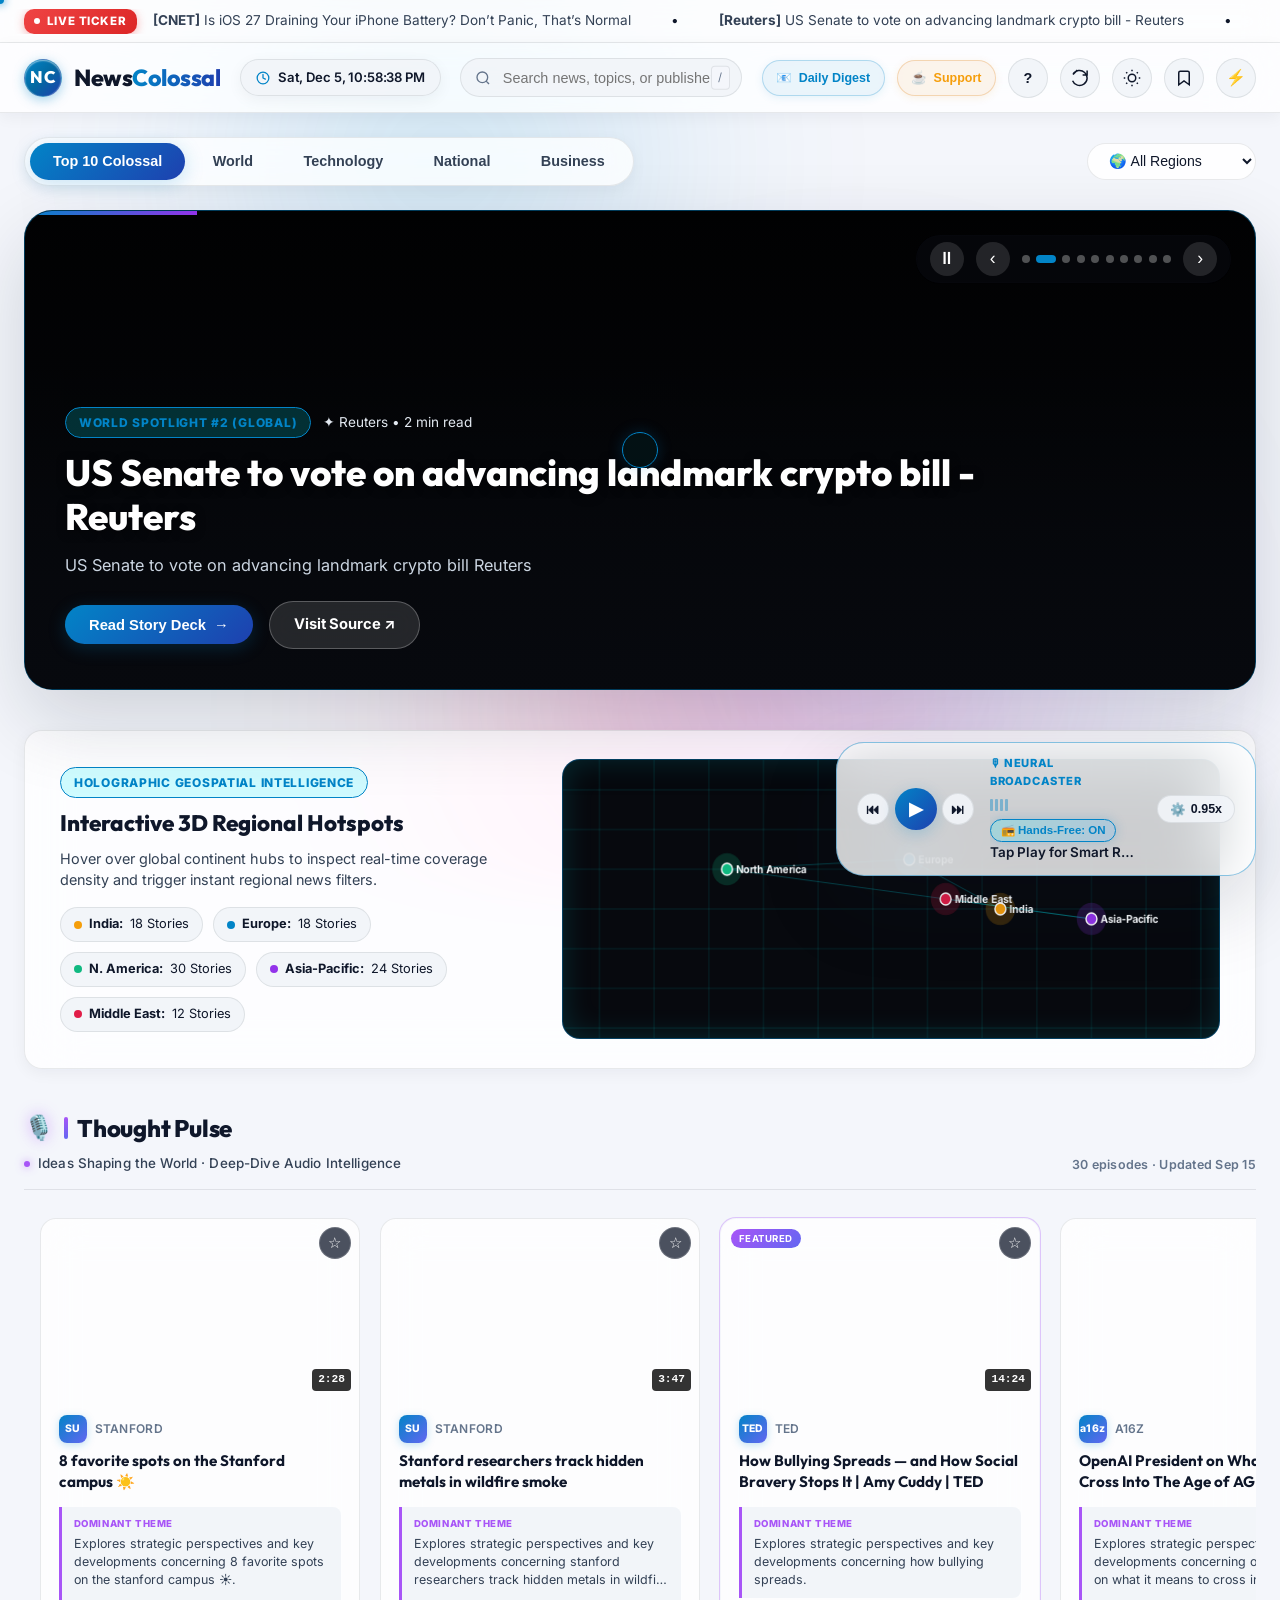
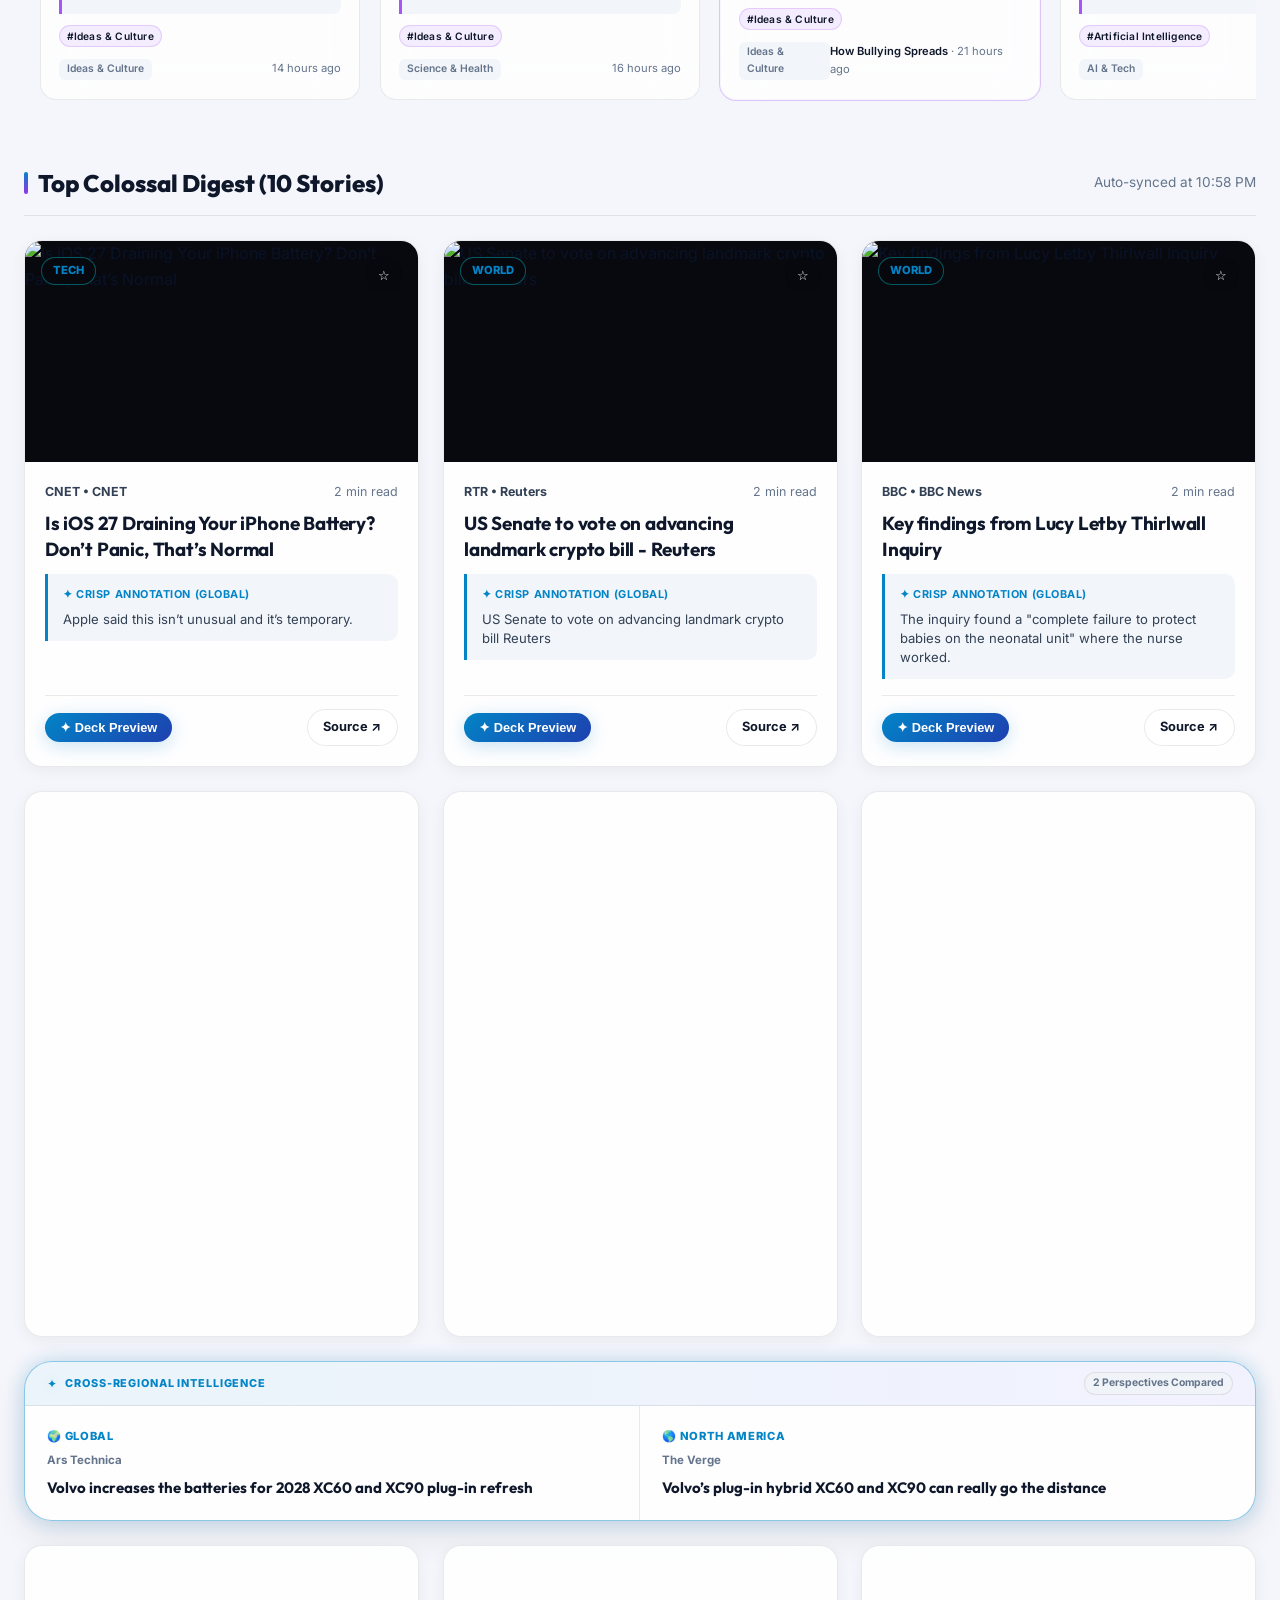
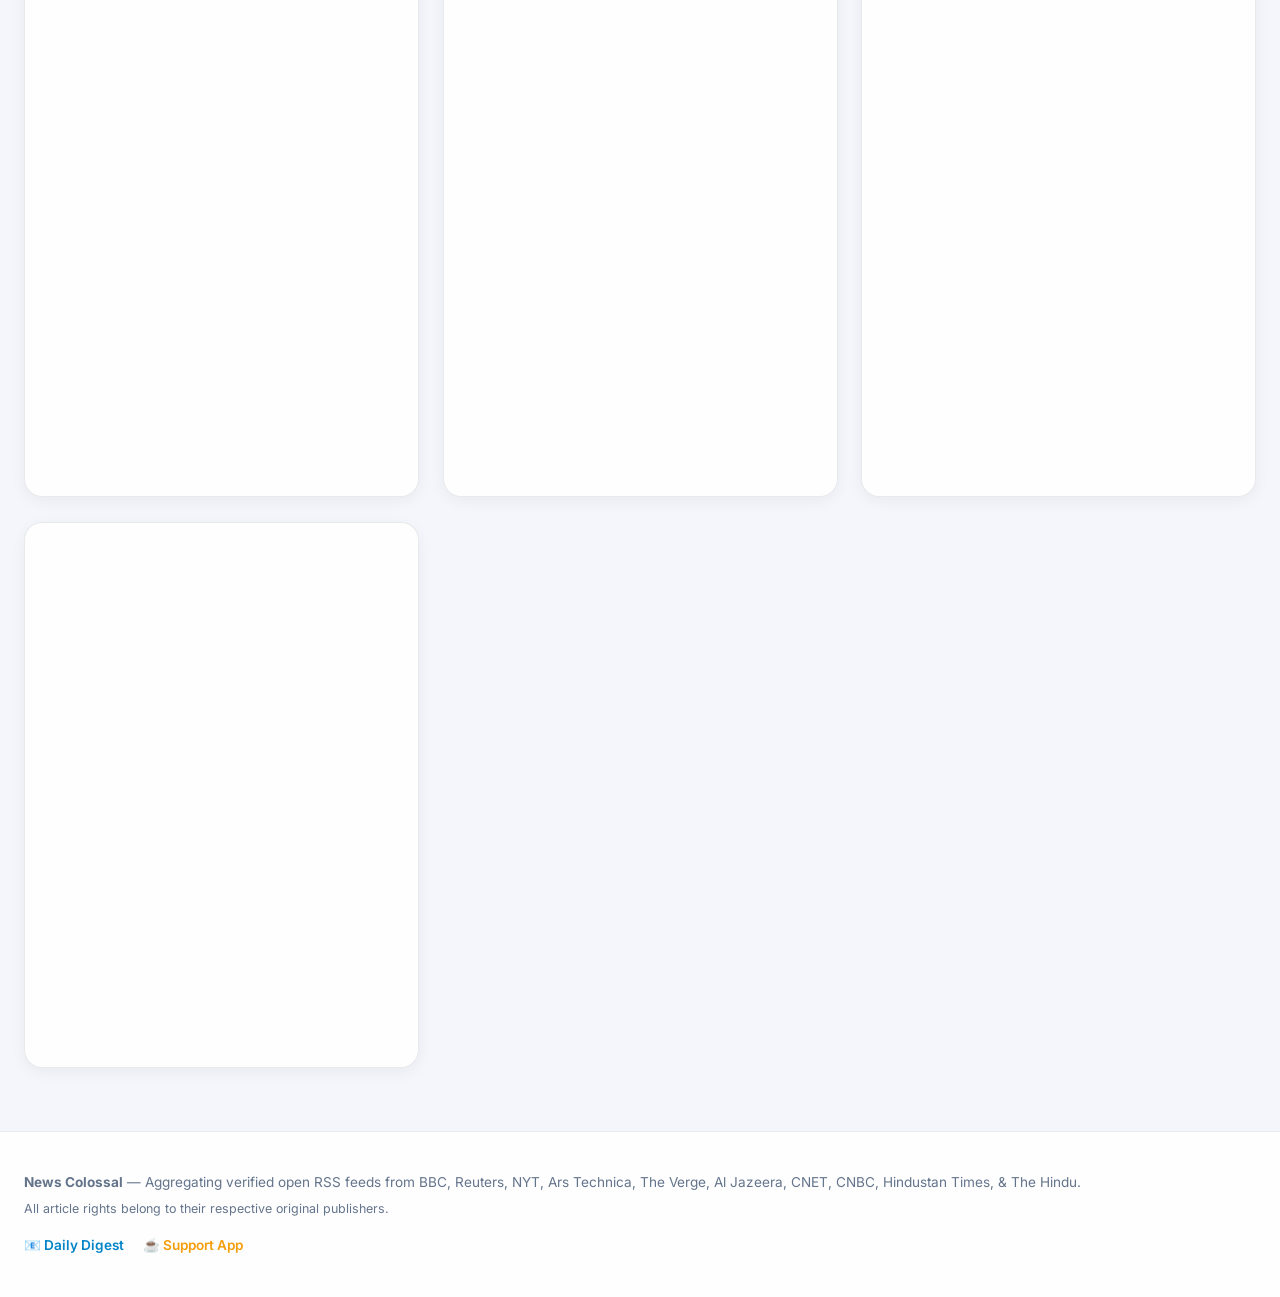
==== commit 63a72942: "feat: tier 1 radical upgrades (morphing, flash briefing, night mode, audio dossier)" ====
--- a/index.html
+++ b/index.html
@@ -126,6 +126,10 @@
         <button id="bookmarksBtn" class="btn-icon" title="Saved Bookmarks" aria-label="Open bookmarks drawer">
           <svg width="18" height="18" viewBox="0 0 24 24" fill="none" stroke="currentColor" stroke-width="2"><path d="M19 21l-7-5-7 5V5a2 2 0 0 1 2-2h10a2 2 0 0 1 2 2z"/></svg>
           <span class="badge-count" id="bookmarkCount" style="display:none;">0</span>
+        </button>
+
+        <button id="flashBriefingBtn" class="btn-icon" title="⚡ 60-Second Flash Briefing" aria-label="Start Flash Briefing">
+          <span style="font-size: 1rem;">⚡</span>
         </button>
       </div>
 
@@ -436,6 +440,33 @@
     </div>
   </div>
 
+  <!-- 60-SECOND FLASH BRIEFING ENGINE -->
+  <div class="flash-briefing-overlay" id="flashBriefingOverlay">
+    <div class="flash-briefing-header">
+      <div class="flash-briefing-brand">
+        <span class="flash-briefing-bolt">⚡</span>
+        <span class="flash-briefing-label">60-SECOND FLASH BRIEFING</span>
+      </div>
+      <div class="flash-briefing-controls">
+        <button class="flash-briefing-pause" id="flashPauseBtn" aria-label="Pause briefing">⏸</button>
+        <button class="flash-briefing-close" id="flashCloseBtn" aria-label="Close briefing">&times;</button>
+      </div>
+    </div>
+    <div class="flash-briefing-card-area" id="flashCardArea"></div>
+    <div class="flash-briefing-footer">
+      <div class="flash-briefing-progress-track">
+        <div class="flash-briefing-progress-fill" id="flashProgressFill"></div>
+      </div>
+      <div class="flash-briefing-counter" id="flashCounter">1 / 10</div>
+      <div class="flash-briefing-timer">
+        <svg class="flash-timer-ring" viewBox="0 0 36 36" width="32" height="32">
+          <circle class="flash-timer-bg" cx="18" cy="18" r="15.9" />
+          <circle class="flash-timer-fill" id="flashTimerFill" cx="18" cy="18" r="15.9" />
+        </svg>
+      </div>
+    </div>
+  </div>
+
   <!-- Footer -->
   <footer style="border-top: 1px solid var(--border-color); margin-top: 4rem; padding: 2.5rem 0; color: var(--text-muted); font-size: 0.85rem; background: var(--bg-surface);">
     <div class="container" style="display: flex; align-items: center; justify-content: space-between; flex-wrap: wrap; gap: 1rem;">
--- a/style.css
+++ b/style.css
@@ -995,6 +995,27 @@
     opacity: 1;
     transform: translateY(0);
   }
+}
+
+/* LIQUID MORPHING CATEGORY TRANSITION SYSTEM */
+@keyframes morphCrystallize {
+  0% { opacity: 0; transform: scale(0.75) translateY(40px); filter: blur(12px); }
+  50% { opacity: 1; filter: blur(0); }
+  100% { opacity: 1; transform: scale(1) translateY(0); filter: blur(0); }
+}
+@keyframes morphDissolve {
+  0% { opacity: 1; transform: scale(1); filter: blur(0); }
+  100% { opacity: 0; transform: scale(0.92); filter: blur(6px); }
+}
+.news-card.morph-entering {
+  animation: morphCrystallize 0.75s cubic-bezier(0.16, 1, 0.3, 1) both !important;
+}
+.news-card.morph-persisted {
+  transition: transform 0.75s cubic-bezier(0.34, 1.56, 0.64, 1), opacity 0.4s ease !important;
+  animation: none !important;
+}
+.news-grid.morphing-active {
+  overflow: hidden;
 }
 
 /* Specular Shine Overlay */
@@ -3511,3 +3532,265 @@
   }
 }
 
+/* ============================================================
+   CINEMATIC NIGHT MODE — Luxury Editorial Reading Experience
+   Activates in dark theme when the Reader Deck modal is open
+   ============================================================ */
+[data-theme="dark"] .modal-backdrop.active .deck-scroll-body {
+  background: #0a0a0a;
+}
+[data-theme="dark"] .modal-backdrop.active .deck-content-body {
+  font-family: Georgia, 'Times New Roman', 'Playfair Display', serif;
+  color: #f5f0e8;
+  line-height: 1.85;
+  letter-spacing: 0.01em;
+}
+[data-theme="dark"] .modal-backdrop.active .deck-content-body h2 {
+  font-family: var(--font-heading);
+  color: #faf8f4;
+  letter-spacing: -0.02em;
+  line-height: 1.25;
+}
+[data-theme="dark"] .modal-backdrop.active .deck-content-body p {
+  color: #e8e0d4;
+  font-size: 1.05rem;
+}
+[data-theme="dark"] .modal-backdrop.active .deck-content-body a {
+  color: #d4a574;
+  text-decoration-color: rgba(212, 165, 116, 0.3);
+}
+[data-theme="dark"] .modal-backdrop.active .deck-content-body a:hover {
+  color: #e8c49a;
+  text-decoration-color: rgba(232, 196, 154, 0.6);
+}
+/* Warm vignette glow on modal edges */
+[data-theme="dark"] .modal-backdrop.active .deck-modal-card {
+  box-shadow:
+    0 40px 100px rgba(0, 0, 0, 0.7),
+    inset 0 0 120px rgba(30, 20, 10, 0.15),
+    inset 0 1.5px 0 rgba(255, 245, 230, 0.06);
+  border-color: rgba(80, 60, 30, 0.25);
+}
+/* Cinematic cover image treatment */
+[data-theme="dark"] .modal-backdrop.active .deck-cover-parallax {
+  filter: contrast(1.05) saturate(0.9);
+}
+[data-theme="dark"] .modal-backdrop.active .deck-cover-parallax::after {
+  content: '';
+  position: absolute;
+  inset: 0;
+  background: linear-gradient(180deg, transparent 40%, #0a0a0a 100%);
+  pointer-events: none;
+}
+/* Warm scrollbar in cinematic mode */
+[data-theme="dark"] .modal-backdrop.active .deck-scroll-body::-webkit-scrollbar-thumb {
+  background: rgba(212, 165, 116, 0.4) !important;
+  border: 1px solid rgba(212, 165, 116, 0.15) !important;
+  box-shadow: 0 0 6px rgba(212, 165, 116, 0.2) !important;
+}
+[data-theme="dark"] .modal-backdrop.active .deck-scroll-body {
+  scrollbar-color: rgba(212, 165, 116, 0.4) rgba(10, 10, 10, 0.3) !important;
+}
+
+/* ============================================================
+   60-SECOND FLASH BRIEFING ENGINE
+   Full-screen auto-advancing news flashcards
+   ============================================================ */
+.flash-briefing-overlay {
+  position: fixed;
+  inset: 0;
+  z-index: 4000;
+  background: #05070a;
+  display: flex;
+  flex-direction: column;
+  opacity: 0;
+  pointer-events: none;
+  transition: opacity 0.4s ease;
+}
+.flash-briefing-overlay.active {
+  opacity: 1;
+  pointer-events: auto;
+}
+.flash-briefing-header {
+  display: flex;
+  align-items: center;
+  justify-content: space-between;
+  padding: 1rem 1.5rem;
+  flex-shrink: 0;
+}
+.flash-briefing-brand {
+  display: flex;
+  align-items: center;
+  gap: 0.6rem;
+}
+.flash-briefing-bolt {
+  font-size: 1.3rem;
+  filter: drop-shadow(0 0 8px rgba(245, 158, 11, 0.6));
+}
+.flash-briefing-label {
+  font-family: var(--font-heading);
+  font-size: 0.78rem;
+  font-weight: 800;
+  letter-spacing: 0.12em;
+  text-transform: uppercase;
+  color: #f59e0b;
+}
+.flash-briefing-controls {
+  display: flex;
+  align-items: center;
+  gap: 0.5rem;
+}
+.flash-briefing-pause,
+.flash-briefing-close {
+  background: rgba(255, 255, 255, 0.08);
+  border: 1px solid rgba(255, 255, 255, 0.12);
+  color: #f8fafc;
+  width: 36px;
+  height: 36px;
+  border-radius: 50%;
+  font-size: 1.1rem;
+  cursor: pointer;
+  display: flex;
+  align-items: center;
+  justify-content: center;
+  transition: all 0.2s ease;
+}
+.flash-briefing-pause:hover,
+.flash-briefing-close:hover {
+  background: rgba(255, 255, 255, 0.15);
+  border-color: rgba(255, 255, 255, 0.25);
+}
+.flash-briefing-card-area {
+  flex: 1;
+  display: flex;
+  align-items: center;
+  justify-content: center;
+  padding: 2rem;
+  position: relative;
+  overflow: hidden;
+}
+.flash-card {
+  width: 100%;
+  max-width: 680px;
+  text-align: center;
+  animation: flashCardEnter 0.5s cubic-bezier(0.16, 1, 0.3, 1) forwards;
+}
+@keyframes flashCardEnter {
+  0% { opacity: 0; transform: scale(0.92) translateY(20px); }
+  100% { opacity: 1; transform: scale(1) translateY(0); }
+}
+@keyframes flashCardExit {
+  0% { opacity: 1; transform: scale(1) translateY(0); }
+  100% { opacity: 0; transform: scale(0.92) translateY(-20px); }
+}
+.flash-card.exiting {
+  animation: flashCardExit 0.35s cubic-bezier(0.5, 0, 0.75, 0) forwards;
+}
+.flash-card-urgency {
+  width: 100%;
+  height: 3px;
+  border-radius: 2px;
+  margin-bottom: 2rem;
+}
+.flash-card-urgency.urgency-high { background: linear-gradient(90deg, #ef4444, #f97316); }
+.flash-card-urgency.urgency-medium { background: linear-gradient(90deg, #f59e0b, #eab308); }
+.flash-card-urgency.urgency-low { background: linear-gradient(90deg, #10b981, #22d3ee); }
+.flash-card-category {
+  display: inline-block;
+  font-size: 0.72rem;
+  font-weight: 800;
+  letter-spacing: 0.1em;
+  text-transform: uppercase;
+  padding: 0.25rem 0.8rem;
+  border-radius: 20px;
+  margin-bottom: 1.5rem;
+}
+.flash-card-headline {
+  font-family: var(--font-heading);
+  font-size: 2rem;
+  font-weight: 800;
+  line-height: 1.2;
+  color: #f8fafc;
+  margin-bottom: 1rem;
+  letter-spacing: -0.02em;
+}
+.flash-card-summary {
+  font-size: 1.1rem;
+  line-height: 1.6;
+  color: #94a3b8;
+  margin-bottom: 2rem;
+  max-width: 560px;
+  margin-left: auto;
+  margin-right: auto;
+}
+.flash-card-source {
+  display: flex;
+  align-items: center;
+  justify-content: center;
+  gap: 0.5rem;
+  font-size: 0.85rem;
+  color: #64748b;
+}
+.flash-card-source-logo {
+  width: 20px;
+  height: 20px;
+  border-radius: 4px;
+  background: rgba(255, 255, 255, 0.1);
+  display: flex;
+  align-items: center;
+  justify-content: center;
+  font-size: 0.65rem;
+  font-weight: 800;
+  color: #94a3b8;
+}
+.flash-briefing-footer {
+  display: flex;
+  align-items: center;
+  justify-content: center;
+  gap: 1.2rem;
+  padding: 1rem 1.5rem 1.5rem;
+  flex-shrink: 0;
+}
+.flash-briefing-progress-track {
+  flex: 1;
+  max-width: 300px;
+  height: 3px;
+  background: rgba(255, 255, 255, 0.08);
+  border-radius: 2px;
+  overflow: hidden;
+}
+.flash-briefing-progress-fill {
+  height: 100%;
+  background: linear-gradient(90deg, #f59e0b, #f97316);
+  border-radius: 2px;
+  transition: width 0.4s ease;
+}
+.flash-briefing-counter {
+  font-size: 0.8rem;
+  font-weight: 700;
+  color: #64748b;
+  white-space: nowrap;
+  min-width: 45px;
+  text-align: center;
+}
+.flash-timer-ring { transform: rotate(-90deg); }
+.flash-timer-bg {
+  fill: none;
+  stroke: rgba(255, 255, 255, 0.06);
+  stroke-width: 3;
+}
+.flash-timer-fill {
+  fill: none;
+  stroke: #f59e0b;
+  stroke-width: 3;
+  stroke-linecap: round;
+  stroke-dasharray: 100;
+  stroke-dashoffset: 100;
+  transition: stroke-dashoffset 1s linear;
+}
+@media (max-width: 640px) {
+  .flash-card-headline { font-size: 1.5rem; }
+  .flash-card-summary { font-size: 0.95rem; }
+  .flash-briefing-card-area { padding: 1rem; }
+}
+
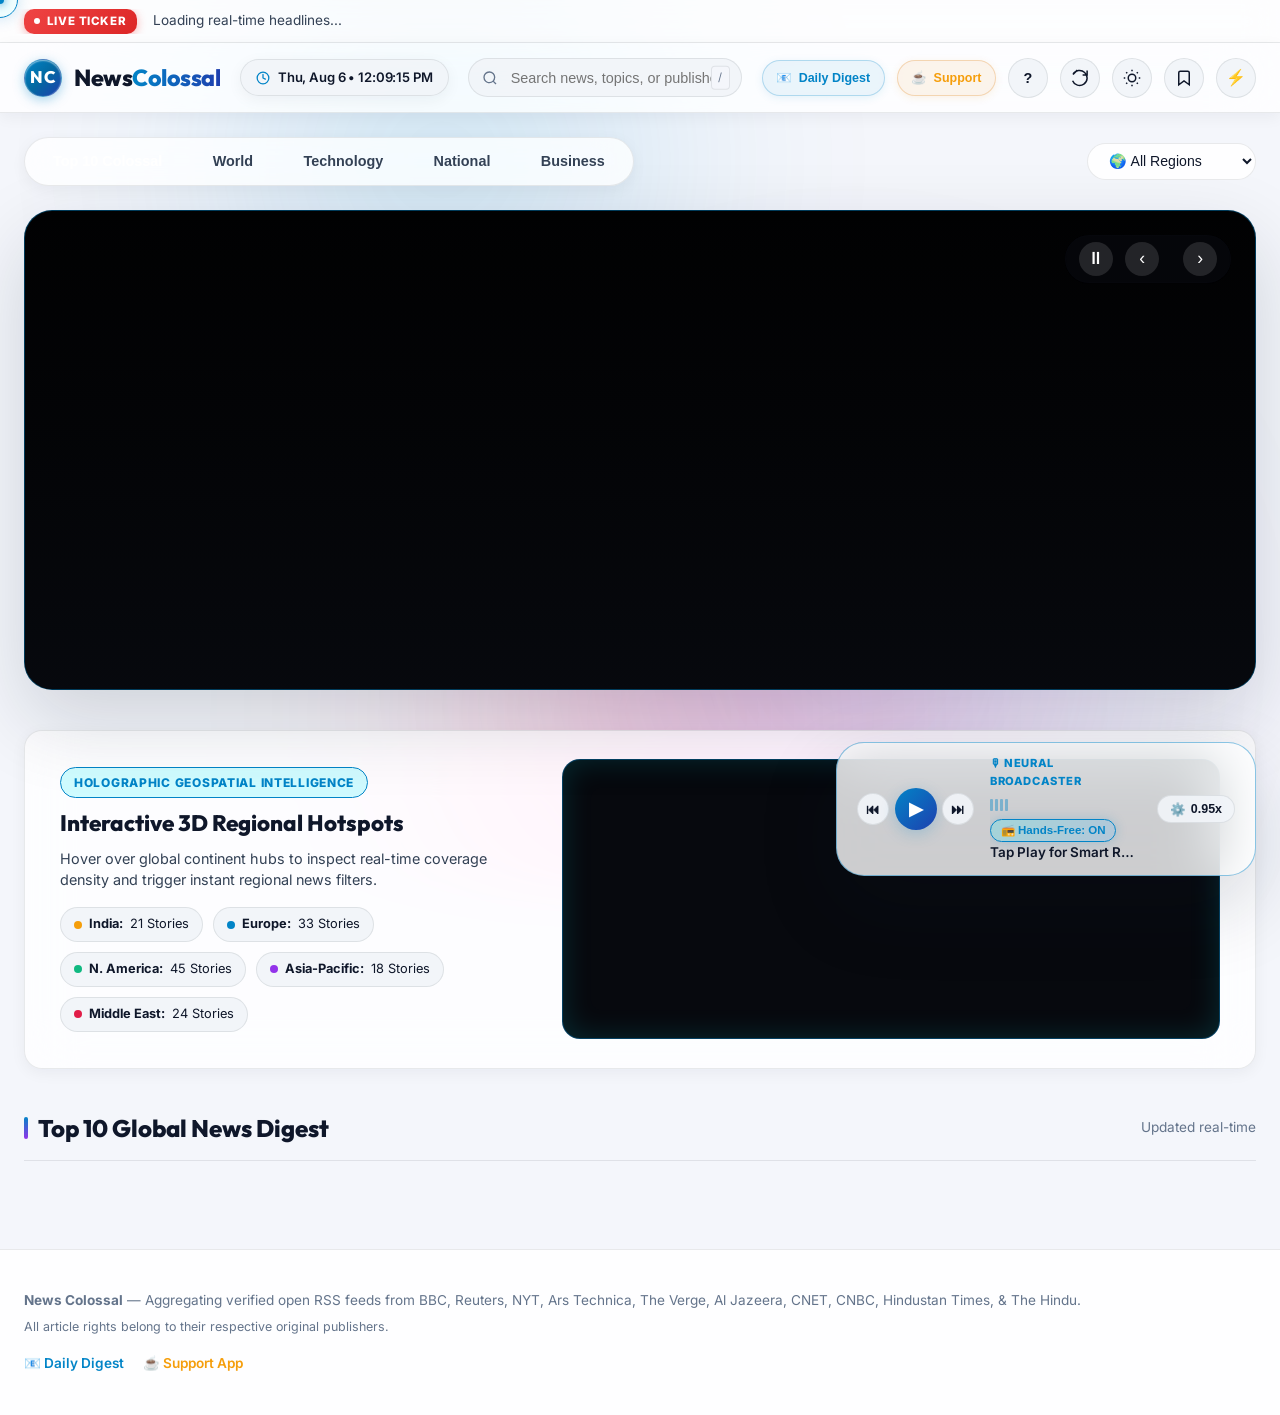
==== commit 5705c975: "feat: complete end-to-end remediation of editorial intelligence and sync pipelines" ====
--- a/index.html
+++ b/index.html
@@ -483,6 +483,6 @@
   </footer>
 
   <!-- Scripts -->
-  <script src="app.js?v=2.1.0"></script>
+  <script src="app.js?v=2.2.0"></script>
 </body>
 </html>
--- a/style.css
+++ b/style.css
@@ -2460,7 +2460,7 @@
 
   /* Hero & Article Cards Layout */
   .hero-card {
-    height: 300px !important;
+    height: 380px !important;
   }
   .hero-title {
     font-size: 1.22rem !important;
@@ -2478,6 +2478,7 @@
   }
   .hero-overlay {
     padding: 1.1rem !important;
+    padding-bottom: 4.5rem !important; /* Push content up to make room for slider controls */
   }
   .news-grid {
     grid-template-columns: 1fr !important;
@@ -3792,5 +3793,131 @@
   .flash-card-headline { font-size: 1.5rem; }
   .flash-card-summary { font-size: 0.95rem; }
   .flash-briefing-card-area { padding: 1rem; }
-}
-
+  
+  /* Fix Canvas Hero Slider alignment & overflow on mobile */
+  .hero-controls {
+    top: auto !important;
+    bottom: 0.75rem !important;
+    left: 50% !important;
+    right: auto !important;
+    transform: translateX(-50%) !important;
+    width: 92% !important;
+    max-width: 320px !important;
+    justify-content: space-between !important;
+    padding: 0.5rem 0.6rem !important;
+  }
+  .canvas-nav-btn {
+    width: 32px !important;
+    height: 32px !important;
+    flex-shrink: 0 !important;
+  }
+  .hero-dots {
+    flex-wrap: nowrap !important;
+    gap: 0.35rem !important;
+    justify-content: center !important;
+  }
+  .dot {
+    flex-shrink: 0 !important;
+  }
+}
+
+
+
+/* ============================================================
+   EDITORIAL INTELLIGENCE BADGES
+   ============================================================ */
+.intel-badge-row {
+  display: flex;
+  flex-wrap: wrap;
+  gap: 0.4rem;
+  margin-bottom: 0.5rem;
+}
+
+.intel-badge {
+  display: inline-flex;
+  align-items: center;
+  font-size: 0.7rem;
+  font-weight: 700;
+  text-transform: uppercase;
+  letter-spacing: 0.05em;
+  padding: 0.2rem 0.5rem;
+  border-radius: 4px;
+  background: var(--bg-surface-elevated);
+  border: 1px solid var(--border-color);
+  color: var(--text-primary);
+}
+
+.intel-badge.black-swan {
+  background: rgba(220, 38, 38, 0.1);
+  border-color: rgba(220, 38, 38, 0.3);
+  color: #ef4444;
+}
+
+.intel-badge.contrarian {
+  background: rgba(234, 179, 8, 0.1);
+  border-color: rgba(234, 179, 8, 0.3);
+  color: #eab308;
+}
+
+.intel-badge.exclusive {
+  background: rgba(59, 130, 246, 0.1);
+  border-color: rgba(59, 130, 246, 0.3);
+  color: #3b82f6;
+}
+
+.intel-badge.podcast {
+  background: rgba(168, 85, 247, 0.1);
+  border-color: rgba(168, 85, 247, 0.3);
+  color: #a855f7;
+}
+
+/* ============================================================
+   VISIONOS LIQUID GLASS INTELLIGENCE WIDGETS
+   ============================================================ */
+.liquid-glass-resonance-box {
+  margin-bottom: 1.5rem;
+  padding: 1rem 1.2rem;
+  border-radius: var(--radius-md);
+  background: rgba(168, 85, 247, 0.08);
+  border: 1px solid rgba(168, 85, 247, 0.25);
+  backdrop-filter: blur(16px);
+  -webkit-backdrop-filter: blur(16px);
+  box-shadow: 0 8px 32px rgba(168, 85, 247, 0.06), inset 0 1px 0 rgba(255, 255, 255, 0.08);
+  display: flex;
+  align-items: center;
+  justify-content: space-between;
+  gap: 1rem;
+  flex-wrap: wrap;
+  transition: all 0.3s cubic-bezier(0.16, 1, 0.3, 1);
+}
+
+.liquid-glass-narrative-box {
+  margin-bottom: 1.4rem;
+  padding: 0.8rem 1.1rem;
+  border-radius: var(--radius-md);
+  background: rgba(59, 130, 246, 0.08);
+  border: 1px solid rgba(59, 130, 246, 0.25);
+  backdrop-filter: blur(16px);
+  -webkit-backdrop-filter: blur(16px);
+  box-shadow: 0 8px 32px rgba(59, 130, 246, 0.06), inset 0 1px 0 rgba(255, 255, 255, 0.08);
+  display: flex;
+  align-items: center;
+  gap: 0.75rem;
+  transition: all 0.3s cubic-bezier(0.16, 1, 0.3, 1);
+}
+
+.thought-card-resonant-news {
+  margin-top: 0.6rem;
+  padding-top: 0.6rem;
+  border-top: 1px dashed var(--border-color);
+  font-size: 0.74rem;
+  display: flex;
+  align-items: center;
+  gap: 0.4rem;
+  transition: opacity 0.2s ease;
+}
+.thought-card-resonant-news:hover {
+  opacity: 0.95;
+}
+
+
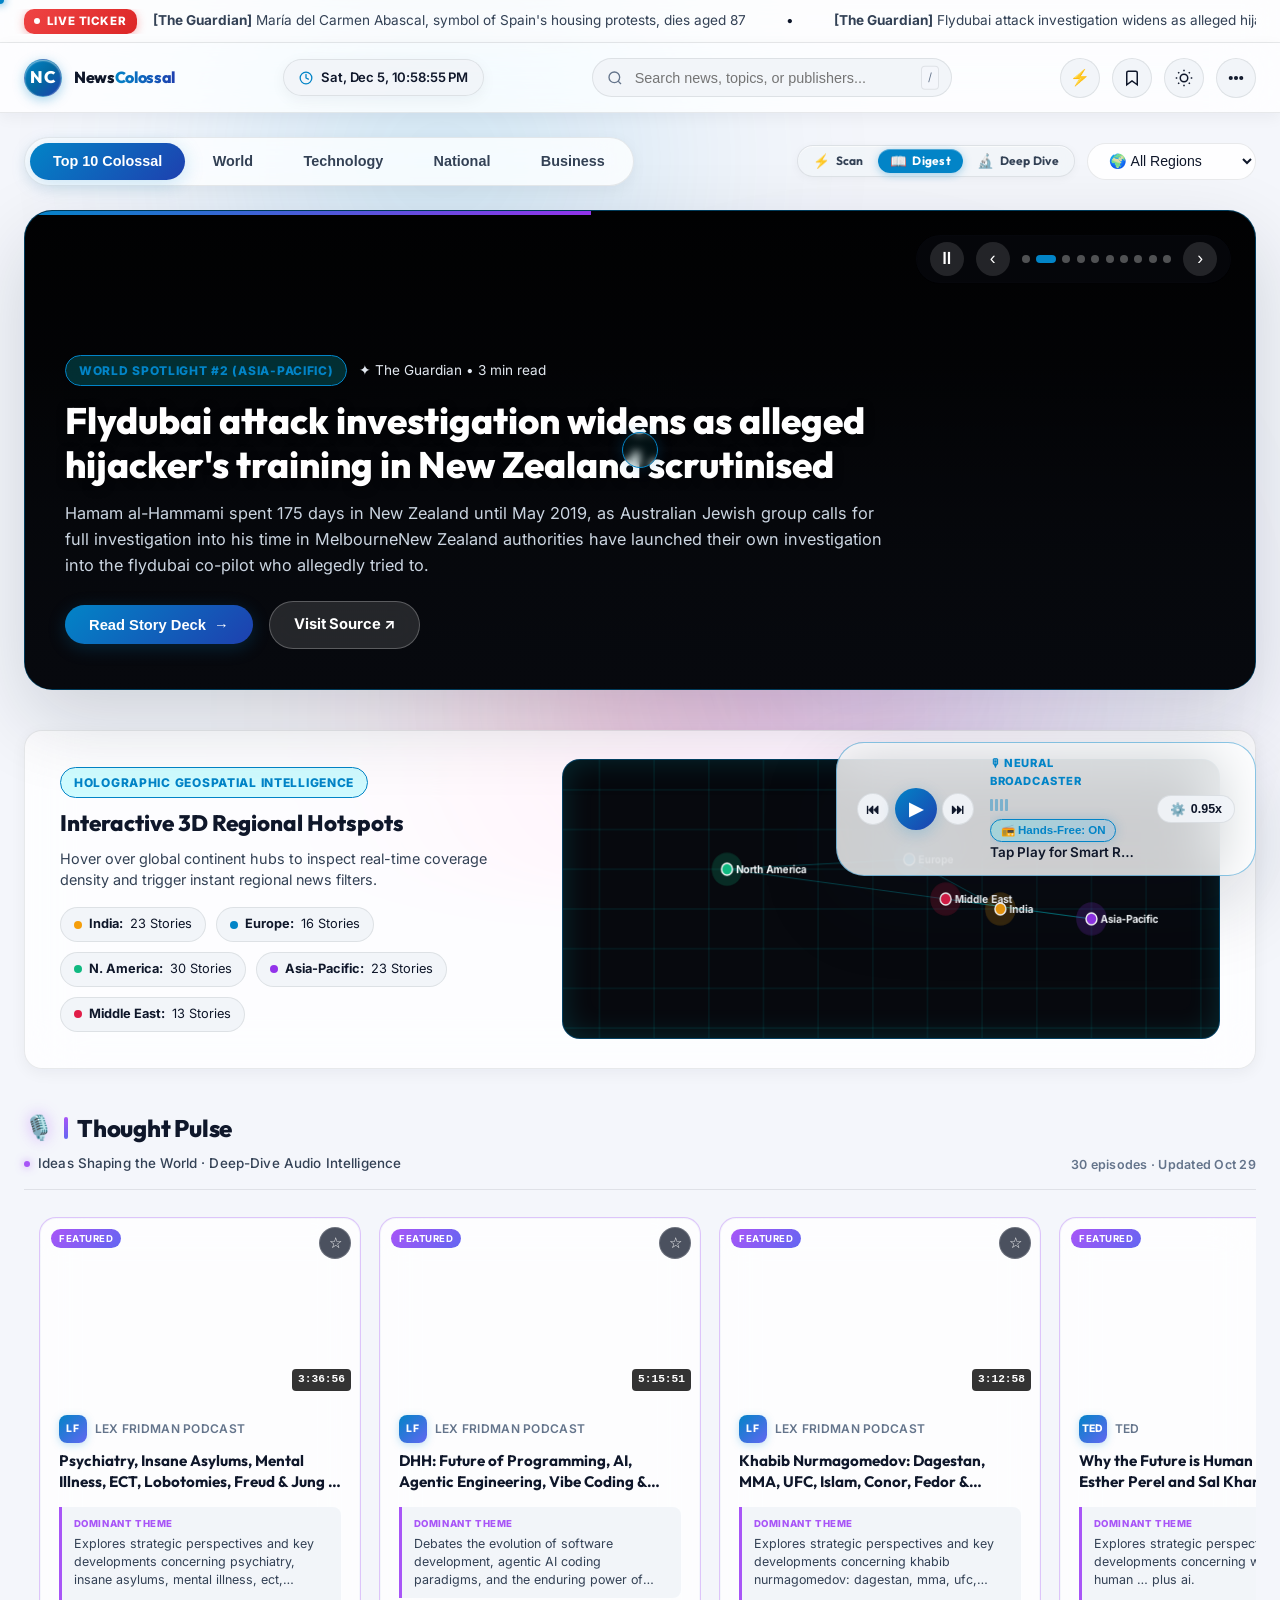
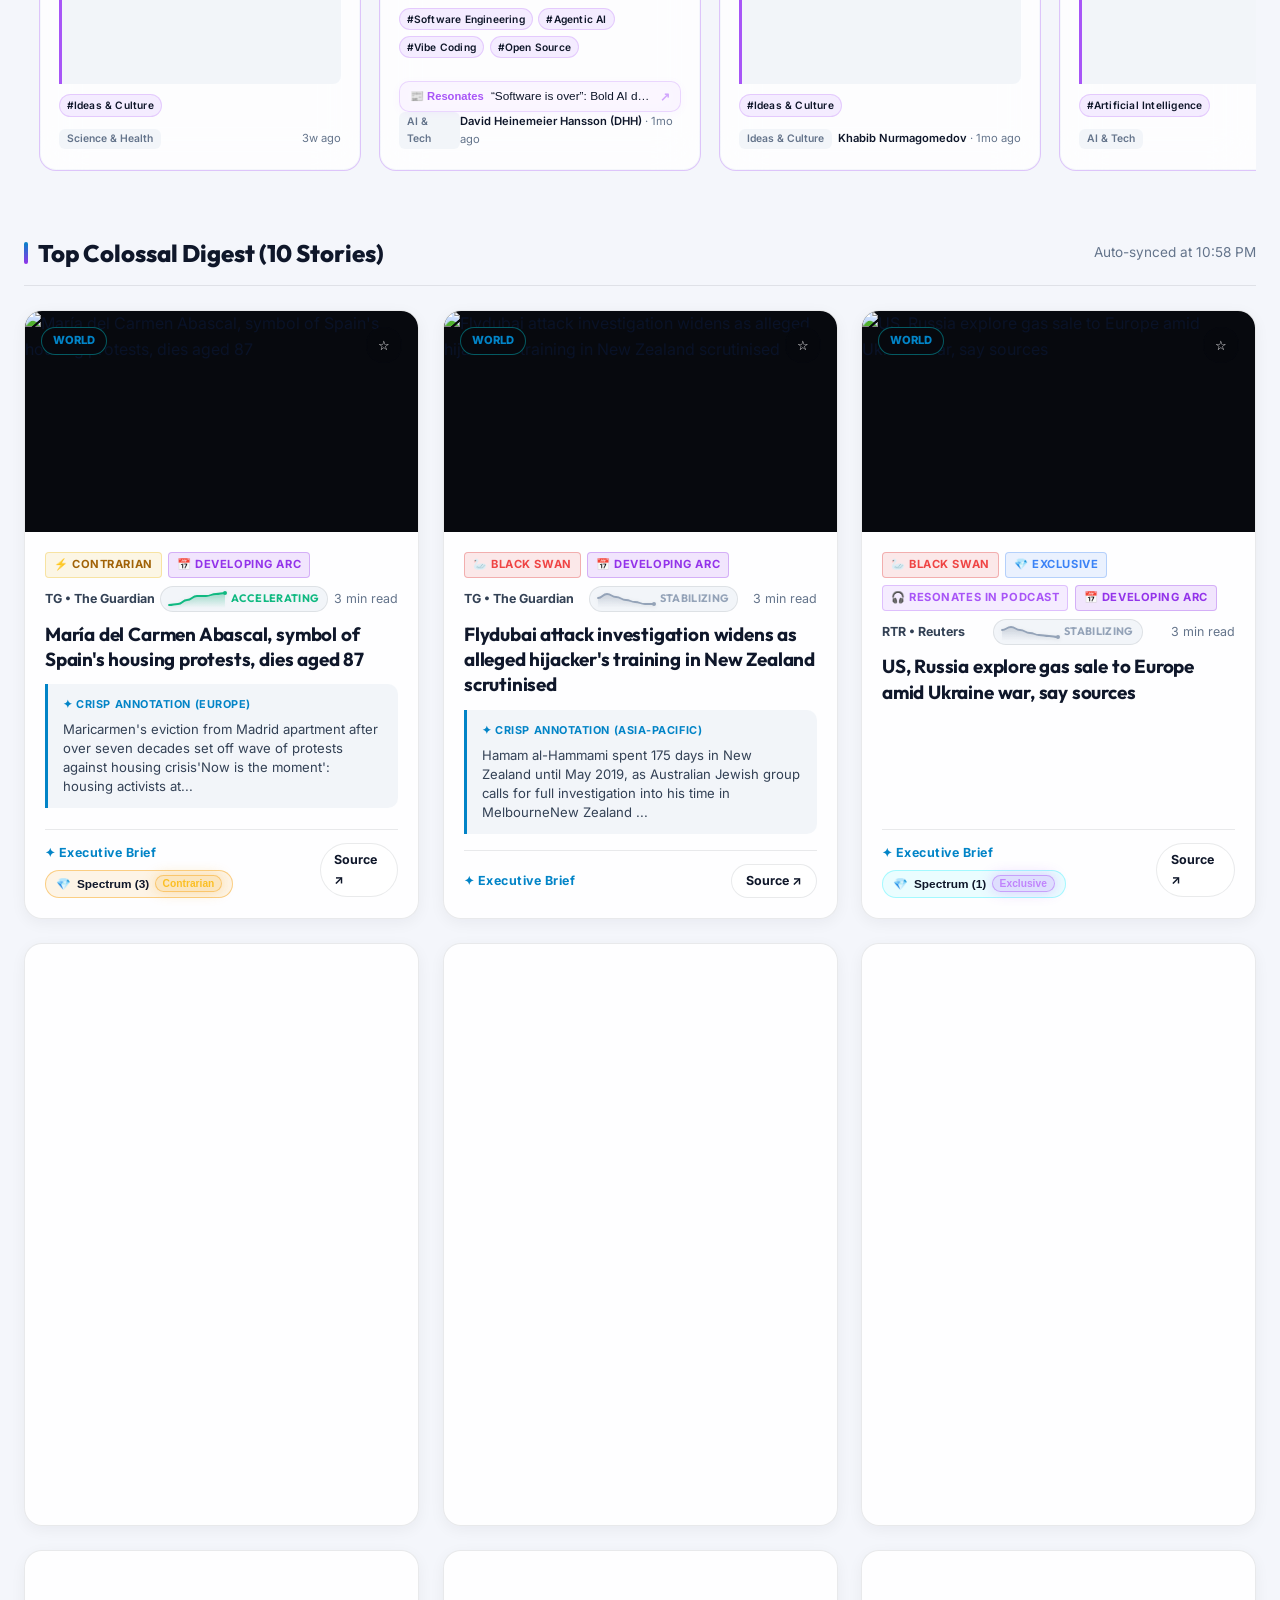
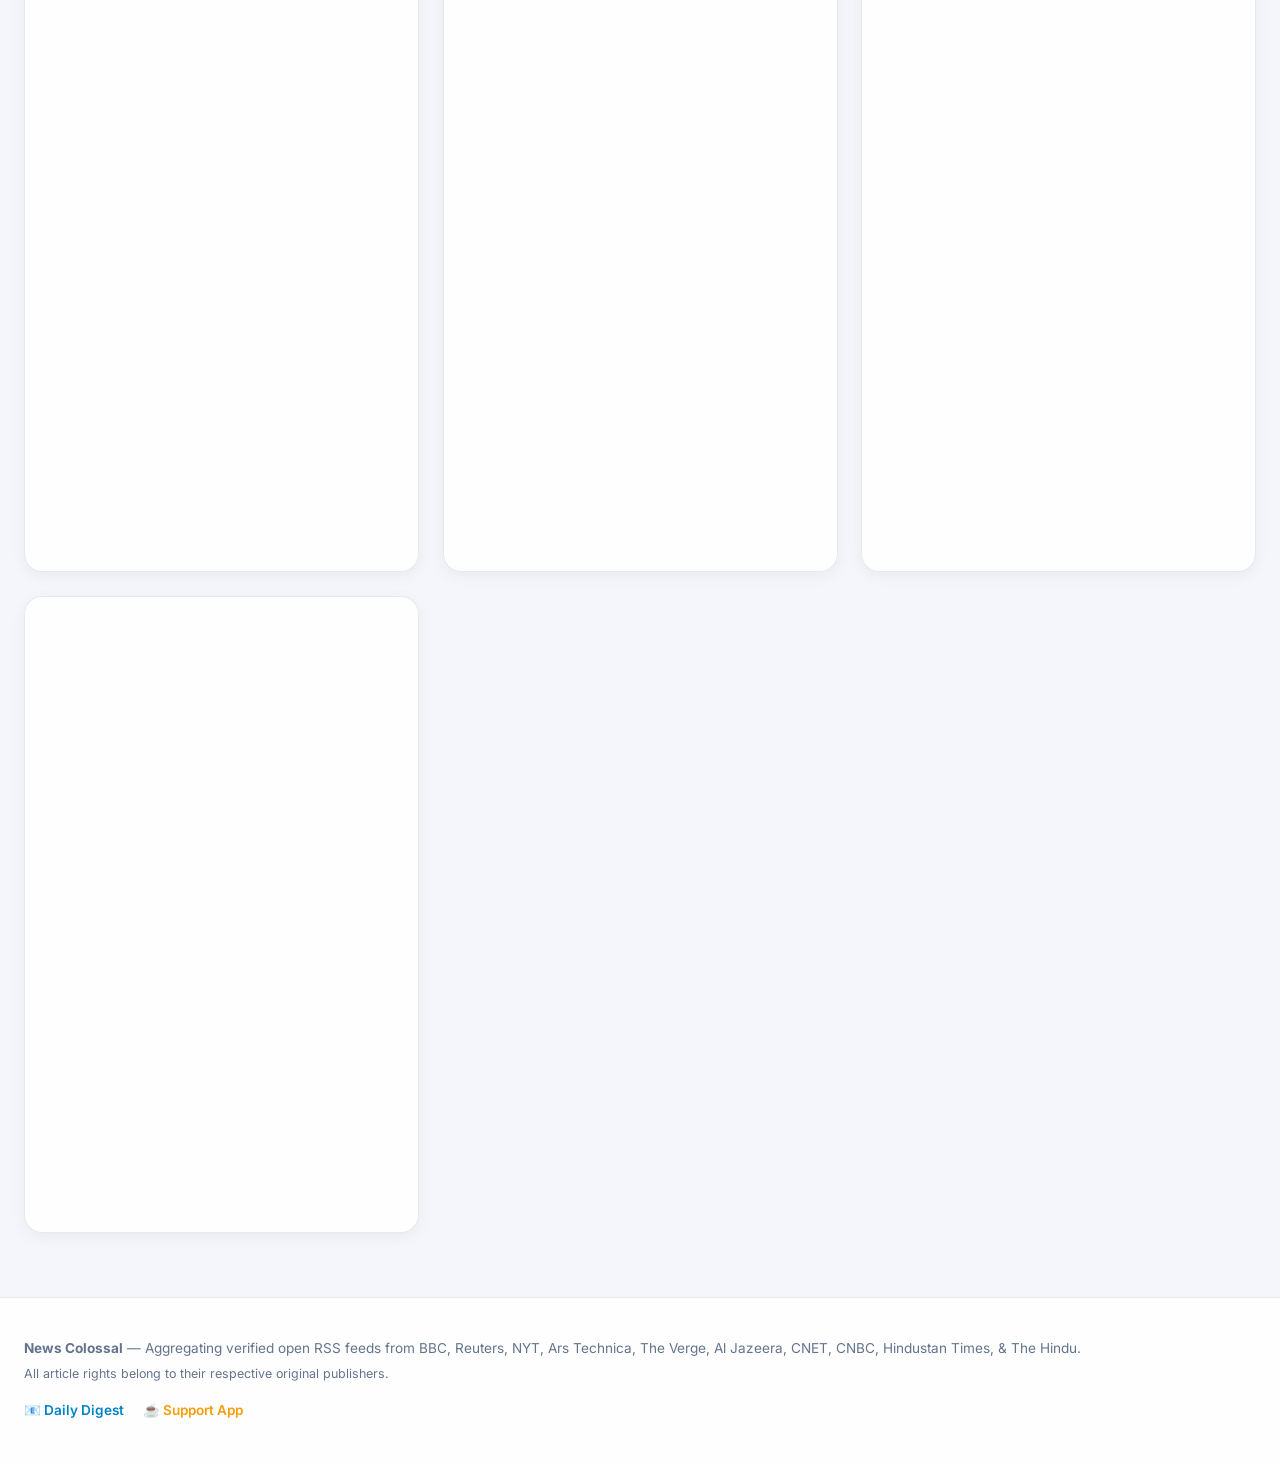
==== commit dc5702f2: "feat(intelligence): implement hermetic news intelligence engine, narrative time machine, and 5W1H gr" ====
--- a/index.html
+++ b/index.html
@@ -17,15 +17,31 @@
   <meta property="og:title" content="News Colossal — Global News Intelligence & Digest" />
   <meta property="og:description" content="Live real-time news aggregator with crisp annotations and credible publisher coverage." />
   <meta property="og:type" content="website" />
+  <meta property="og:url" content="https://0001kashish-droid.github.io/Newsfeed/" />
+  <meta property="og:site_name" content="News Colossal" />
+  <meta property="og:image" content="https://0001kashish-droid.github.io/Newsfeed/og-image.png" />
+  <meta property="og:image:width" content="1200" />
+  <meta property="og:image:height" content="630" />
+
+  <!-- Twitter Card Tags -->
+  <meta name="twitter:card" content="summary_large_image" />
+  <meta name="twitter:title" content="News Colossal — Global News Intelligence & Digest" />
+  <meta name="twitter:description" content="Live real-time news aggregator with crisp annotations and credible publisher coverage." />
+  <meta name="twitter:image" content="https://0001kashish-droid.github.io/Newsfeed/og-image.png" />
   
   <!-- Preconnect & Asynchronous Font Loading (Instant Render) -->
   <link rel="preconnect" href="https://fonts.googleapis.com" />
   <link rel="preconnect" href="https://fonts.gstatic.com" crossorigin />
   <link rel="stylesheet" href="https://fonts.googleapis.com/css2?family=Inter:wght@300;400;500;600;700;800&family=Outfit:wght@400;500;600;700;800&display=swap" />
 
-  <!-- Canonical & Favicon -->
+  <!-- Canonical, Favicon & Progressive Web App Manifest -->
   <link rel="canonical" href="https://0001kashish-droid.github.io/Newsfeed/" />
   <link rel="icon" type="image/svg+xml" href="data:image/svg+xml,%3Csvg xmlns='http://www.w3.org/2000/svg' viewBox='0 0 32 32'%3E%3Crect width='32' height='32' rx='8' fill='%230284c7'/%3E%3Ctext x='16' y='22' font-family='sans-serif' font-weight='800' font-size='15' fill='white' text-anchor='middle'%3ENC%3C/text%3E%3C/svg%3E" />
+  <link rel="manifest" href="manifest.json" />
+  <link rel="apple-touch-icon" href="assets/icon-192.svg" />
+  <meta name="apple-mobile-web-app-title" content="News Colossal" />
+  <meta name="apple-mobile-web-app-capable" content="yes" />
+  <meta name="apple-mobile-web-app-status-bar-style" content="black-translucent" />
 
   <!-- Stylesheets -->
   <link rel="stylesheet" href="style.css?v=2.2.0" />
@@ -34,23 +50,52 @@
   <script type="application/ld+json">
   {
     "@context": "https://schema.org",
-    "@type": "NewsArticle",
-    "headline": "News Colossal — Live Real-Time News Command Center",
+    "@type": "WebSite",
+    "name": "News Colossal",
+    "url": "https://0001kashish-droid.github.io/Newsfeed/",
     "description": "Aggregating top 10 global news stories across trusted sources like BBC, Reuters, NYT, TechCrunch, The Verge, and Al Jazeera with crisp annotations.",
-    "author": {
+    "publisher": {
       "@type": "Organization",
-      "name": "News Colossal"
+      "name": "News Colossal",
+      "logo": {
+        "@type": "ImageObject",
+        "url": "https://0001kashish-droid.github.io/Newsfeed/og-image.png"
+      }
+    },
+    "potentialAction": {
+      "@type": "SearchAction",
+      "target": "https://0001kashish-droid.github.io/Newsfeed/?q={search_term_string}",
+      "query-input": "required name=search_term_string"
     }
   }
   </script>
 </head>
 <body>
+  <a href="#mainContent" class="skip-link">Skip to main content</a>
 
   <!-- Mobile Pull to Refresh Indicator Banner -->
   <div id="pullToRefreshBanner" class="pull-refresh-banner">
     <div class="pull-refresh-content">
       <span class="pull-refresh-spinner" id="pullRefreshSpinner">↻</span>
       <span class="pull-refresh-text" id="pullRefreshText">Pull down to refresh live news...</span>
+    </div>
+  </div>
+
+  <!-- Executive Focus Timer Pill (Top of Viewport, Hidden by Default) (R5) -->
+  <div class="focus-timer-pill" id="focusTimerPill" role="timer" aria-live="polite" style="display: none;">
+    <div class="focus-pill-pulse"></div>
+    <div class="focus-pill-info">
+      <span class="focus-pill-badge">🎯 FOCUS SESSION</span>
+      <span class="focus-pill-time" id="focusTimerDisplay">10:00</span>
+      <span class="focus-pill-divider">&bull;</span>
+      <span class="focus-pill-progress" id="focusCountDisplay">0 / 5 Read</span>
+    </div>
+    <div class="focus-pill-bar">
+      <div class="focus-pill-bar-fill" id="focusBarFill" style="width: 0%;"></div>
+    </div>
+    <div class="focus-pill-actions">
+      <button type="button" class="focus-pill-btn" id="focusPauseBtn" title="Pause / Resume" aria-label="Pause timer">⏸</button>
+      <button type="button" class="focus-pill-btn focus-pill-close" id="focusEndBtn" title="End Session" aria-label="End session">&times;</button>
     </div>
   </div>
 
@@ -84,7 +129,7 @@
         <div class="logo-emblem">
           <div class="logo-icon">NC</div>
         </div>
-        <div class="logo-text">News<span>Colossal</span></div>
+        <h1 class="logo-text">News<span>Colossal</span></h1>
       </a>
 
       <!-- Real-Time Regional Clock Display (Sleek Single Vector SVG) -->
@@ -101,36 +146,65 @@
         <span class="search-shortcut">/</span>
       </div>
 
-      <!-- Action Controls -->
+            <!-- Action Controls (Progressive Disclosure Architecture) -->
       <div class="header-actions">
-        <button id="newsletterHeaderBtn" class="liquid-glass-monetize-btn" title="Subscribe to Free Daily Executive Digest" aria-label="Daily Digest Subscription">
-          <span>📧</span> <span class="monetize-btn-text">Daily Digest</span><span id="subCountBadge" class="monetize-sub-count" style="display:none;"></span>
+        <!-- 1-Click Flash Briefing -->
+        <button id="flashBriefingBtn" class="btn-icon" title="⚡ 60-Second Flash Briefing" aria-label="Start Flash Briefing">
+          <span style="font-size: 1rem;">⚡</span>
         </button>
 
-        <button id="supportHeaderBtn" class="liquid-glass-monetize-btn support-pill" title="Support News Colossal (Ad-Free)" aria-label="Support News Colossal">
-          <span>☕</span> <span class="monetize-btn-text">Support</span>
-        </button>
-
-        <button id="shortcutHelpBtn" class="btn-icon" title="Keyboard Shortcuts (?)" aria-label="Keyboard Shortcuts">
-          <span style="font-weight: 800; font-size: 0.9rem;">?</span>
-        </button>
-
-        <button id="refreshBtn" class="btn-icon" title="Refresh Live Feeds" aria-label="Refresh news feeds">
-          <svg width="18" height="18" viewBox="0 0 24 24" fill="none" stroke="currentColor" stroke-width="2"><path d="M21.5 2v6h-6M2.13 15.57a10 10 0 1 0 0.57-8.38l5.67-5.67"/></svg>
-        </button>
-
-        <button id="themeToggleBtn" class="btn-icon" title="Toggle Light/Dark Theme" aria-label="Toggle theme">
-          <svg id="themeIcon" width="18" height="18" viewBox="0 0 24 24" fill="none" stroke="currentColor" stroke-width="2"><circle cx="12" cy="12" r="5"/><path d="M12 1v2M12 21v2M4.22 4.22l1.42 1.42M18.36 18.36l1.42 1.42M1 12h2M21 12h2M4.22 19.78l1.42-1.42M18.36 5.64l1.42-1.42"/></svg>
-        </button>
-
+        <!-- Bookmarks Drawer with Live Counter -->
         <button id="bookmarksBtn" class="btn-icon" title="Saved Bookmarks" aria-label="Open bookmarks drawer">
           <svg width="18" height="18" viewBox="0 0 24 24" fill="none" stroke="currentColor" stroke-width="2"><path d="M19 21l-7-5-7 5V5a2 2 0 0 1 2-2h10a2 2 0 0 1 2 2z"/></svg>
           <span class="badge-count" id="bookmarkCount" style="display:none;">0</span>
         </button>
 
-        <button id="flashBriefingBtn" class="btn-icon" title="⚡ 60-Second Flash Briefing" aria-label="Start Flash Briefing">
-          <span style="font-size: 1rem;">⚡</span>
+        <!-- Light / Dark Theme Toggle -->
+        <button id="themeToggleBtn" class="btn-icon" title="Toggle Light/Dark Theme" aria-label="Toggle theme">
+          <svg id="themeIcon" width="18" height="18" viewBox="0 0 24 24" fill="none" stroke="currentColor" stroke-width="2"><circle cx="12" cy="12" r="5"/><path d="M12 1v2M12 21v2M4.22 4.22l1.42 1.42M18.36 18.36l1.42 1.42M1 12h2M21 12h2M4.22 19.78l1.42-1.42M18.36 5.64l1.42-1.42"/></svg>
         </button>
+
+        <!-- Progressive Disclosure: Quick Tools Menu -->
+        <div class="header-tools-dropdown" id="headerToolsDropdown">
+          <button id="headerToolsToggleBtn" class="btn-icon" title="Tools & Executive Actions (⋯)" aria-label="Open quick tools menu" aria-expanded="false">
+            <svg width="18" height="18" viewBox="0 0 24 24" fill="none" stroke="currentColor" stroke-width="2.5"><circle cx="12" cy="12" r="1.5"/><circle cx="19" cy="12" r="1.5"/><circle cx="5" cy="12" r="1.5"/></svg>
+          </button>
+          
+          <div class="header-tools-popover" id="headerToolsPopover">
+            <button id="pwaVaultIndicatorBtn" class="tools-menu-item pwa-vault-item" title="Offline News Vault & Install App" aria-label="Offline News Vault">
+              <span class="pwa-vault-dot" id="pwaVaultDot"></span>
+              <span id="pwaVaultLabel">Offline Vault Ready</span>
+              <span class="pwa-install-badge" id="pwaInstallBadge" style="display:none;">Install</span>
+            </button>
+            <button id="focusSessionBtn" class="tools-menu-item focus-tool-pill" title="Start 10-Minute Executive Focus Session" aria-label="10-Minute Focus Session">
+              <span>🎯</span>
+              <span>Focus Session</span>
+              <span class="focus-timer-badge">10m</span>
+            </button>
+            <button id="constellationMapBtn" class="tools-menu-item constellation-tool-pill" title="Open Knowledge Constellation 2D Map" aria-label="Knowledge Constellation Map">
+              <span>🌌</span>
+              <span>Constellation</span>
+              <span class="focus-timer-badge constellation-badge">2D</span>
+            </button>
+            <button id="refreshBtn" class="tools-menu-item" title="Refresh Live Feeds" aria-label="Refresh news feeds">
+              <svg width="15" height="15" viewBox="0 0 24 24" fill="none" stroke="currentColor" stroke-width="2"><path d="M21.5 2v6h-6M2.13 15.57a10 10 0 1 0 0.57-8.38l5.67-5.67"/></svg>
+              <span>Refresh Feeds</span>
+            </button>
+            <button id="newsletterHeaderBtn" class="tools-menu-item" title="Subscribe to Free Daily Executive Digest" aria-label="Daily Digest Subscription">
+              <span>📧</span>
+              <span>Daily Digest</span>
+              <span id="subCountBadge" class="monetize-sub-count" style="display:none;"></span>
+            </button>
+            <button id="supportHeaderBtn" class="tools-menu-item support-menu-pill" title="Support News Colossal (Ad-Free)" aria-label="Support News Colossal">
+              <span>☕</span>
+              <span>Support Colossal</span>
+            </button>
+            <button id="shortcutHelpBtn" class="tools-menu-item" title="Keyboard Shortcuts (?)" aria-label="Keyboard Shortcuts">
+              <span>⌨️</span>
+              <span>Shortcuts (?)</span>
+            </button>
+          </div>
+        </div>
       </div>
 
     <!-- Header Scroll Reading Progress Line -->
@@ -139,23 +213,39 @@
 
   <!-- Category & Region Navigation Bar with Magnetic Glass Hover Pill -->
   <main class="container" id="mainContent">
-    <div class="filter-bar">
+    <nav class="filter-bar" aria-label="News categories and region filter">
       <div class="nav-tabs-wrapper">
-        <div class="nav-tabs" id="navTabs">
+        <div class="nav-tabs" id="navTabs" role="tablist">
           <!-- Active Tab Sliding Glass Pill -->
           <div class="tab-indicator-pill" id="tabIndicatorPill"></div>
           <!-- Real-Time Hover Magnetic Preview Pill -->
           <div class="tab-hover-pill" id="tabHoverPill"></div>
 
-          <button class="tab-btn active" data-category="top10">Top 10 Colossal</button>
-          <button class="tab-btn" data-category="World">World</button>
-          <button class="tab-btn" data-category="Tech">Technology</button>
-          <button class="tab-btn" data-category="National">National</button>
-          <button class="tab-btn" data-category="Business">Business</button>
-        </div>
-      </div>
-
-      <div style="display: flex; align-items: center; gap: 0.75rem;">
+          <button class="tab-btn active" data-category="top10" role="tab" aria-selected="true">Top 10 Colossal</button>
+          <button class="tab-btn" data-category="World" role="tab" aria-selected="false">World</button>
+          <button class="tab-btn" data-category="Tech" role="tab" aria-selected="false">Technology</button>
+          <button class="tab-btn" data-category="National" role="tab" aria-selected="false">National</button>
+          <button class="tab-btn" data-category="Business" role="tab" aria-selected="false">Business</button>
+        </div>
+      </div>
+
+      <div style="display: flex; align-items: center; gap: 0.75rem; flex-wrap: wrap;">
+        <!-- Cognitive Load Thermostat (Adaptive Density Controller - R3) -->
+        <div class="density-toggle-group density-thermostat" id="densityToggleGroup" role="radiogroup" aria-label="Cognitive Load Density Mode">
+          <button type="button" class="density-btn" id="densityScanBtn" data-density="scan" role="radio" aria-checked="false" title="⚡ Scan Mode: Minimal chrome, fast skimming" tabindex="-1">
+            <span class="density-icon">⚡</span>
+            <span class="density-text">Scan</span>
+          </button>
+          <button type="button" class="density-btn active" id="densityDigestBtn" data-density="digest" role="radio" aria-checked="true" title="📖 Digest Mode: Balanced layout with annotations & cover art" tabindex="0">
+            <span class="density-icon">📖</span>
+            <span class="density-text">Digest</span>
+          </button>
+          <button type="button" class="density-btn" id="densityDeepBtn" data-density="deep" role="radio" aria-checked="false" title="🔬 Deep Dive Mode: High-density intelligence, inline entities & provenance" tabindex="-1">
+            <span class="density-icon">🔬</span>
+            <span class="density-text">Deep Dive</span>
+          </button>
+        </div>
+
         <select id="regionSelect" class="region-select" aria-label="Filter by region">
           <option value="all">🌍 All Regions</option>
           <option value="Global">🌐 Global Focus</option>
@@ -166,7 +256,7 @@
           <option value="India">🇮🇳 India</option>
         </select>
       </div>
-    </div>
+    </nav>
 
     <!-- Canvas Hero Spotlight Section -->
     <section class="hero-spotlight" id="heroSection">
@@ -260,7 +350,7 @@
   </main>
 
   <!-- Apple Liquid Glass Deck Reader Modal with Floating Side Paddles -->
-  <div class="modal-backdrop" id="modalBackdrop">
+  <div class="modal-backdrop" id="modalBackdrop" role="dialog" aria-modal="true" aria-label="Article reader">
     <!-- Large Target-Zone Floating Side Paddles -->
     <button class="liquid-glass-paddle liquid-glass-paddle-left" onclick="navigateModal(-1)" title="Previous Story (Left Arrow / Click)">
       <span>&lsaquo;</span>
@@ -276,8 +366,110 @@
     </div>
   </div>
 
+  <!-- Executive Focus Session Completion Report Modal (R5) -->
+  <div class="modal-backdrop focus-report-backdrop" id="focusReportModal" role="dialog" aria-modal="true" aria-labelledby="focusReportTitle" style="display: none;">
+    <div class="deck-modal-card focus-report-card" id="focusReportCard">
+      <div class="focus-report-header">
+        <div class="focus-report-kicker">✦ EXECUTIVE INTELLIGENCE SPRINT</div>
+        <h2 class="focus-report-title" id="focusReportTitle">10-Minute Intelligence Session Report</h2>
+        <p class="focus-report-subtitle">Your curated executive docket is complete. High-signal, multi-domain intelligence absorbed.</p>
+      </div>
+
+      <div class="focus-metrics-grid">
+        <div class="metric-box">
+          <span class="metric-val" id="metricTimeElapsed">10:00</span>
+          <span class="metric-lbl">Session Duration</span>
+        </div>
+        <div class="metric-box">
+          <span class="metric-val" id="metricStoriesRead">5 / 5</span>
+          <span class="metric-lbl">Stories Read</span>
+        </div>
+        <div class="metric-box">
+          <span class="metric-val" id="metricDomainCoverage">100%</span>
+          <span class="metric-lbl">Domain Coverage</span>
+        </div>
+        <div class="metric-box">
+          <span class="metric-val" id="metricSignalScore">5.82</span>
+          <span class="metric-lbl">Signal Density (/10)</span>
+        </div>
+      </div>
+
+      <div class="focus-domain-breakdown" id="focusReportDomains"></div>
+
+      <div class="focus-report-actions">
+        <button type="button" class="btn-primary" id="focusCopySummaryBtn">📋 Copy Session Summary</button>
+        <button type="button" class="btn-secondary" id="focusReturnFeedBtn">Return to Feed ↗</button>
+      </div>
+    </div>
+  </div>
+
+  <!-- Knowledge Constellation 2D Interactive Canvas Graph Modal (R7) -->
+  <div class="modal-backdrop constellation-modal-backdrop" id="constellationModalBackdrop" role="dialog" aria-modal="true" aria-label="Knowledge Constellation Network Graph" style="display: none;">
+    <div class="constellation-modal-box deck-modal-card" id="constellationModalBox">
+      <!-- Modal Header -->
+      <div class="constellation-header">
+        <div class="constellation-title-group">
+          <div class="constellation-title-row">
+            <span class="constellation-icon">🌌</span>
+            <h2 class="constellation-title">Knowledge Constellation Map</h2>
+          </div>
+          <p class="constellation-subtitle" id="constellationStatsLabel">
+            Interactive Global Entity Network &bull; 2D Force-Directed Simulation
+          </p>
+        </div>
+
+        <!-- Node Filter & Categorical Legend -->
+        <div class="constellation-legend" id="constellationLegend">
+          <span class="legend-pill active" data-type="all">
+            All Entities
+          </span>
+          <span class="legend-pill" data-type="nation" style="--pill-color: #10b981;">
+            <span class="legend-dot" style="background: #10b981;"></span> Nations
+          </span>
+          <span class="legend-pill" data-type="leader" style="--pill-color: #f59e0b;">
+            <span class="legend-dot" style="background: #f59e0b;"></span> Leaders
+          </span>
+          <span class="legend-pill" data-type="org" style="--pill-color: #0284c7;">
+            <span class="legend-dot" style="background: #0284c7;"></span> Orgs &amp; Cos
+          </span>
+          <span class="legend-pill" data-type="cluster" style="--pill-color: #a855f7;">
+            <span class="legend-dot" style="background: #a855f7;"></span> Clusters
+          </span>
+        </div>
+
+        <!-- Interactive Canvas Controls -->
+        <div class="constellation-controls">
+          <button type="button" class="constellation-ctrl-btn" id="constellationZoomInBtn" title="Zoom In (+)" aria-label="Zoom in">+</button>
+          <button type="button" class="constellation-ctrl-btn" id="constellationZoomOutBtn" title="Zoom Out (-)" aria-label="Zoom out">&minus;</button>
+          <button type="button" class="constellation-ctrl-btn" id="constellationFitBtn" title="Fit to Screen" aria-label="Fit to screen">Fit</button>
+          <button type="button" class="constellation-ctrl-btn constellation-close-btn" id="constellationCloseBtn" title="Close Map (Esc)" aria-label="Close constellation map">&times;</button>
+        </div>
+      </div>
+
+      <!-- Main Canvas Stage & Overlay Panes -->
+      <div class="constellation-canvas-container" id="constellationCanvasContainer">
+        <canvas id="constellationCanvas" class="constellation-canvas"></canvas>
+        <div class="constellation-tooltip" id="constellationTooltip" style="display: none;"></div>
+
+        <!-- Sliding Node Inspector Drawer -->
+        <div class="constellation-inspector" id="constellationInspector" style="display: none;">
+          <div class="inspector-header">
+            <div class="inspector-badge" id="inspectorBadge">NATION</div>
+            <h3 class="inspector-title" id="inspectorTitle">United States</h3>
+            <span class="inspector-stats" id="inspectorStats">13 Stories &bull; 24 Connections</span>
+            <button type="button" class="inspector-close" id="inspectorCloseBtn" aria-label="Close details">&times;</button>
+          </div>
+          <div class="inspector-body">
+            <h4 class="inspector-section-label">Connected Dispatches</h4>
+            <div class="inspector-dispatches-list" id="inspectorDispatchesList"></div>
+          </div>
+        </div>
+      </div>
+    </div>
+  </div>
+
   <!-- Keyboard Shortcut Helper Modal -->
-  <div class="modal-backdrop" id="shortcutModalBackdrop">
+  <div class="modal-backdrop" id="shortcutModalBackdrop" role="dialog" aria-modal="true" aria-label="Keyboard shortcuts">
     <div class="deck-modal-card" style="max-width: 480px; padding: 2rem;">
       <div style="display: flex; justify-content: space-between; align-items: center; margin-bottom: 1.2rem;">
         <h3 style="font-family: var(--font-heading); font-size: 1.3rem; font-weight: 800;">Keyboard Shortcuts</h3>
@@ -441,7 +633,7 @@
   </div>
 
   <!-- 60-SECOND FLASH BRIEFING ENGINE -->
-  <div class="flash-briefing-overlay" id="flashBriefingOverlay">
+  <div class="flash-briefing-overlay" id="flashBriefingOverlay" role="dialog" aria-modal="true" aria-label="Flash briefing">
     <div class="flash-briefing-header">
       <div class="flash-briefing-brand">
         <span class="flash-briefing-bolt">⚡</span>
@@ -483,6 +675,6 @@
   </footer>
 
   <!-- Scripts -->
-  <script src="app.js?v=2.2.0"></script>
+  <script defer src="app.js?v=2.2.0"></script>
 </body>
 </html>
--- a/style.css
+++ b/style.css
@@ -27,6 +27,8 @@
   --radius-md: 18px;
   --radius-lg: 28px;
   --radius-full: 9999px;
+  --radius-xl: 36px;
+  --accent-color: var(--accent-purple);
   
   --transition-fast: 0.2s cubic-bezier(0.16, 1, 0.3, 1);
   --transition-smooth: 0.4s cubic-bezier(0.16, 1, 0.3, 1);
@@ -67,6 +69,34 @@
   touch-action: manipulation;
 }
 
+/* SKIP-TO-CONTENT LINK (Accessibility) */
+.skip-link {
+  position: absolute;
+  top: -100%;
+  left: 1rem;
+  z-index: 99999;
+  padding: 0.75rem 1.5rem;
+  background: var(--accent-cyan);
+  color: #ffffff;
+  font-family: var(--font-heading);
+  font-weight: 700;
+  font-size: 0.85rem;
+  border-radius: var(--radius-full);
+  text-decoration: none;
+  transition: top 0.2s ease;
+}
+.skip-link:focus {
+  top: 1rem;
+  outline: 2px solid var(--accent-cyan);
+  outline-offset: 2px;
+}
+
+/* Ensure h1 used as logo-text retains its original visual style */
+h1.logo-text {
+  font-size: inherit;
+  margin: 0;
+}
+
 /* CUSTOM VISIONOS LIQUID GLASS CURSOR (DESKTOP ONLY) */
 @media (pointer: fine) {
   body {
@@ -77,6 +107,7 @@
 @media (pointer: coarse) {
   .custom-cursor-dot, .custom-cursor-ring {
     display: none !important;
+    transform: none !important;
   }
 }
 
@@ -124,6 +155,7 @@
   border: 1.5px solid var(--accent-cyan);
   background: rgba(0, 242, 254, 0.05);
   backdrop-filter: blur(4px);
+  -webkit-backdrop-filter: blur(4px);
   border-radius: 50%;
   pointer-events: none;
   z-index: 9998;
@@ -293,6 +325,7 @@
   z-index: 20;
   background: var(--bg-glass);
   backdrop-filter: blur(16px);
+  -webkit-backdrop-filter: blur(16px);
   border-bottom: 1px solid var(--border-color);
   padding: 0.55rem 0;
   font-size: 0.85rem;
@@ -644,6 +677,120 @@
   align-items: center;
   justify-content: center;
 }
+[data-theme="dark"] .badge-count {
+  color: #05070a;
+}
+
+/* SMART HEADER TOOLS DROPDOWN (PROGRESSIVE DISCLOSURE) */
+.header-tools-dropdown {
+  position: relative;
+}
+
+.header-tools-popover {
+  position: absolute;
+  top: calc(100% + 10px);
+  right: 0;
+  min-width: 200px;
+  background: var(--bg-surface-elevated);
+  backdrop-filter: blur(28px) saturate(220%);
+  -webkit-backdrop-filter: blur(28px) saturate(220%);
+  border: 1px solid var(--border-color);
+  border-radius: var(--radius-md);
+  box-shadow: 0 16px 40px rgba(0, 0, 0, 0.2), 0 0 0 1px rgba(255, 255, 255, 0.08);
+  padding: 0.5rem;
+  display: flex;
+  flex-direction: column;
+  gap: 0.35rem;
+  z-index: 200;
+  opacity: 0;
+  visibility: hidden;
+  transform: translateY(-8px) scale(0.96);
+  pointer-events: none;
+  transition: all var(--transition-fast);
+}
+
+.header-tools-dropdown.active .header-tools-popover {
+  opacity: 1;
+  visibility: visible;
+  transform: translateY(0) scale(1);
+  pointer-events: auto;
+}
+
+.tools-menu-item {
+  display: flex;
+  align-items: center;
+  gap: 0.75rem;
+  padding: 0.6rem 0.85rem;
+  background: transparent;
+  border: 1px solid transparent;
+  border-radius: var(--radius-sm);
+  color: var(--text-primary);
+  font-family: var(--font-body);
+  font-size: 0.84rem;
+  font-weight: 600;
+  cursor: pointer;
+  text-align: left;
+  transition: all var(--transition-fast);
+  width: 100%;
+}
+
+.tools-menu-item:hover {
+  background: var(--bg-surface);
+  border-color: var(--border-color);
+  color: var(--accent-cyan);
+  transform: translateX(3px);
+}
+
+.tools-menu-item svg {
+  flex-shrink: 0;
+}
+
+.tools-menu-item.support-menu-pill:hover {
+  color: #f59e0b;
+}
+
+/* PWA OFFLINE VAULT & QUICK TOOLS INDICATOR */
+.pwa-vault-item {
+  display: flex;
+  align-items: center;
+  gap: 0.65rem;
+  width: 100%;
+}
+
+.pwa-vault-dot {
+  width: 8px;
+  height: 8px;
+  border-radius: 50%;
+  background: #10b981; /* Emerald green = Vault Active & Ready */
+  box-shadow: 0 0 8px rgba(16, 185, 129, 0.6);
+  flex-shrink: 0;
+  transition: all var(--transition-fast);
+}
+
+.pwa-vault-dot.offline {
+  background: #f59e0b; /* Amber = Offline Mode */
+  box-shadow: 0 0 8px rgba(245, 158, 11, 0.6);
+}
+
+.pwa-install-badge {
+  margin-left: auto;
+  font-size: 0.65rem;
+  font-weight: 700;
+  text-transform: uppercase;
+  letter-spacing: 0.05em;
+  padding: 0.15rem 0.45rem;
+  border-radius: var(--radius-sm);
+  background: rgba(2, 132, 199, 0.18);
+  color: var(--accent-cyan);
+  border: 1px solid rgba(2, 132, 199, 0.35);
+  transition: all var(--transition-fast);
+}
+
+[data-theme="dark"] .pwa-install-badge {
+  background: rgba(0, 242, 254, 0.15);
+  color: var(--accent-cyan);
+  border-color: rgba(0, 242, 254, 0.35);
+}
 
 /* FLUID SLIDING APPLE GLASS TAB NAVIGATION BAR WITH HOVER PREVIEW */
 .filter-bar {
@@ -660,6 +807,7 @@
 .nav-tabs-wrapper {
   background: var(--bg-glass);
   backdrop-filter: blur(24px) saturate(200%);
+  -webkit-backdrop-filter: blur(24px) saturate(200%);
   border: 1px solid var(--border-color);
   border-radius: var(--radius-full);
   padding: 0.3rem;
@@ -696,6 +844,7 @@
   width: 0px;
   background: rgba(0, 242, 254, 0.15);
   backdrop-filter: blur(8px);
+  -webkit-backdrop-filter: blur(8px);
   border: 1px solid rgba(0, 242, 254, 0.35);
   border-radius: var(--radius-full);
   z-index: 1;
@@ -863,6 +1012,7 @@
 .btn-secondary {
   background: rgba(255, 255, 255, 0.12);
   backdrop-filter: blur(12px);
+  -webkit-backdrop-filter: blur(12px);
   color: white;
   border: 1px solid rgba(255, 255, 255, 0.25);
   padding: 0.7rem 1.5rem;
@@ -891,6 +1041,7 @@
   gap: 0.75rem;
   background: rgba(7, 9, 14, 0.75);
   backdrop-filter: blur(12px);
+  -webkit-backdrop-filter: blur(12px);
   padding: 0.4rem 0.8rem;
   border-radius: var(--radius-full);
   border: 1px solid var(--border-color);
@@ -1003,10 +1154,6 @@
   50% { opacity: 1; filter: blur(0); }
   100% { opacity: 1; transform: scale(1) translateY(0); filter: blur(0); }
 }
-@keyframes morphDissolve {
-  0% { opacity: 1; transform: scale(1); filter: blur(0); }
-  100% { opacity: 0; transform: scale(0.92); filter: blur(6px); }
-}
 .news-card.morph-entering {
   animation: morphCrystallize 0.75s cubic-bezier(0.16, 1, 0.3, 1) both !important;
 }
@@ -1071,6 +1218,7 @@
   left: 1rem;
   background: rgba(7, 9, 14, 0.88);
   backdrop-filter: blur(8px);
+  -webkit-backdrop-filter: blur(8px);
   color: var(--accent-cyan);
   border: 1px solid rgba(0, 242, 254, 0.35);
   padding: 0.25rem 0.7rem;
@@ -1085,6 +1233,7 @@
   right: 1rem;
   background: rgba(7, 9, 14, 0.88);
   backdrop-filter: blur(8px);
+  -webkit-backdrop-filter: blur(8px);
   border: 1px solid var(--border-color);
   color: white;
   width: 36px;
@@ -1307,6 +1456,18 @@
 .modal-backdrop.active .deck-modal-card {
   transform: translateY(0) scale(1);
   opacity: 1;
+}
+
+#modalContent {
+  width: 100%;
+  height: 100%;
+  max-height: 100%;
+  display: flex;
+  flex-direction: column;
+  min-height: 0;
+  overflow: hidden;
+  position: relative;
+  flex: 1;
 }
 
 /* Deck Reading Progress — whisper-thin accent line at top */
@@ -1530,8 +1691,9 @@
 }
 
 .deck-scroll-body {
-  flex: 1;
-  overflow-y: scroll !important;
+  flex: 1 1 0% !important;
+  min-height: 0;
+  overflow-y: auto !important;
   -webkit-overflow-scrolling: touch;
   padding-bottom: 3rem;
   scroll-behavior: smooth;
@@ -1587,7 +1749,7 @@
 
 /* Responsive deck content body — replaces inline padding */
 .deck-content-body {
-  padding: 1.8rem 2.2rem 5rem 2.2rem;
+  padding: 1.8rem 2.2rem 6.5rem 2.2rem;
 }
 
 /* Scroll-linked progress glow pulse */
@@ -2828,6 +2990,9 @@
 
 /* Mobile Responsive Monetization Modals */
 @media (max-width: 480px) {
+  .liquid-glass-resonance-box {
+    flex-direction: column !important;
+  }
   .monetize-modal-overlay { padding: 1rem; align-items: flex-end; }
   .monetize-modal-card {
     padding: 1.6rem 1.2rem;
@@ -2885,7 +3050,7 @@
   border: 1px solid rgba(16, 185, 129, 0.3);
   border-radius: var(--radius-lg);
   padding: 1.2rem 2rem;
-  z-index: 10000;
+  z-index: 9990;
   opacity: 0;
   pointer-events: none;
   transition: all 0.6s cubic-bezier(0.4, 0, 0.2, 1);
@@ -3262,11 +3427,29 @@
   border: 1px solid var(--border-color);
   border-radius: 16px;
   overflow: hidden;
-  transition: transform 0.35s cubic-bezier(0.34, 1.56, 0.64, 1), box-shadow 0.35s ease;
+  transition: transform 0.35s cubic-bezier(0.34, 1.56, 0.64, 1), box-shadow 0.35s ease, border-color 0.3s ease;
   cursor: pointer;
   position: relative;
   display: flex;
   flex-direction: column;
+  transform-style: preserve-3d;
+  will-change: transform;
+}
+
+.thought-card::after {
+  content: '';
+  position: absolute;
+  inset: 0;
+  background: radial-gradient(circle at var(--mouse-x, 50%) var(--mouse-y, 50%), rgba(255, 255, 255, 0.16) 0%, transparent 60%);
+  opacity: 0;
+  pointer-events: none;
+  z-index: 5;
+  transition: opacity 0.3s ease;
+  border-radius: 16px;
+}
+
+.thought-card:hover::after {
+  opacity: 1;
 }
 
 .thought-card:hover {
@@ -3607,6 +3790,9 @@
   opacity: 0;
   pointer-events: none;
   transition: opacity 0.4s ease;
+}
+[data-theme="light"] .flash-briefing-overlay {
+  background: #0f172a;
 }
 .flash-briefing-overlay.active {
   opacity: 1;
@@ -3856,7 +4042,7 @@
 .intel-badge.contrarian {
   background: rgba(234, 179, 8, 0.1);
   border-color: rgba(234, 179, 8, 0.3);
-  color: #eab308;
+  color: #a16207;
 }
 
 .intel-badge.exclusive {
@@ -3876,13 +4062,13 @@
    ============================================================ */
 .liquid-glass-resonance-box {
   margin-bottom: 1.5rem;
-  padding: 1rem 1.2rem;
+  padding: 1rem 1.25rem;
   border-radius: var(--radius-md);
   background: rgba(168, 85, 247, 0.08);
-  border: 1px solid rgba(168, 85, 247, 0.25);
+  border: 1px solid rgba(168, 85, 247, 0.28);
   backdrop-filter: blur(16px);
   -webkit-backdrop-filter: blur(16px);
-  box-shadow: 0 8px 32px rgba(168, 85, 247, 0.06), inset 0 1px 0 rgba(255, 255, 255, 0.08);
+  box-shadow: 0 8px 32px rgba(168, 85, 247, 0.08), inset 0 1px 0 rgba(255, 255, 255, 0.12);
   display: flex;
   align-items: center;
   justify-content: space-between;
@@ -3891,33 +4077,2544 @@
   transition: all 0.3s cubic-bezier(0.16, 1, 0.3, 1);
 }
 
+.liquid-glass-resonance-box:hover {
+  background: rgba(168, 85, 247, 0.12);
+  border-color: rgba(168, 85, 247, 0.45);
+  box-shadow: 0 12px 36px rgba(168, 85, 247, 0.16), inset 0 1px 0 rgba(255, 255, 255, 0.2);
+  transform: translateY(-2px);
+}
+
+.resonance-box-left {
+  display: flex;
+  align-items: center;
+  gap: 0.85rem;
+  flex: 1;
+  min-width: 220px;
+}
+
+.resonance-box-icon {
+  font-size: 1.45rem;
+  line-height: 1;
+  flex-shrink: 0;
+  filter: drop-shadow(0 2px 6px rgba(168, 85, 247, 0.3));
+}
+
+.resonance-box-label {
+  font-size: 0.7rem;
+  font-weight: 800;
+  text-transform: uppercase;
+  letter-spacing: 0.08em;
+  color: #a855f7;
+  display: block;
+  margin-bottom: 0.2rem;
+}
+
+.resonance-box-title {
+  font-size: 0.95rem;
+  font-weight: 700;
+  color: var(--text-primary);
+  line-height: 1.35;
+  display: block;
+}
+
+.resonance-box-podcast {
+  font-size: 0.78rem;
+  color: var(--text-muted);
+  display: block;
+  margin-top: 0.15rem;
+}
+
+.resonance-listen-btn {
+  font-size: 0.8rem;
+  font-weight: 700;
+  padding: 0.45rem 1.1rem;
+  border-radius: var(--radius-full);
+  background: rgba(168, 85, 247, 0.18);
+  color: #c084fc !important;
+  border: 1px solid rgba(168, 85, 247, 0.45);
+  text-decoration: none;
+  white-space: nowrap;
+  transition: all 0.25s cubic-bezier(0.16, 1, 0.3, 1);
+  display: inline-flex;
+  align-items: center;
+  gap: 0.3rem;
+  cursor: pointer;
+}
+
+.resonance-listen-btn:hover {
+  background: rgba(168, 85, 247, 0.35);
+  border-color: rgba(168, 85, 247, 0.7);
+  color: #ffffff !important;
+  box-shadow: 0 4px 16px rgba(168, 85, 247, 0.35);
+  transform: translateY(-1px);
+}
+
 .liquid-glass-narrative-box {
   margin-bottom: 1.4rem;
-  padding: 0.8rem 1.1rem;
+  padding: 0.85rem 1.15rem;
   border-radius: var(--radius-md);
   background: rgba(59, 130, 246, 0.08);
-  border: 1px solid rgba(59, 130, 246, 0.25);
+  border: 1px solid rgba(59, 130, 246, 0.28);
   backdrop-filter: blur(16px);
   -webkit-backdrop-filter: blur(16px);
-  box-shadow: 0 8px 32px rgba(59, 130, 246, 0.06), inset 0 1px 0 rgba(255, 255, 255, 0.08);
-  display: flex;
-  align-items: center;
+  box-shadow: 0 8px 32px rgba(59, 130, 246, 0.08), inset 0 1px 0 rgba(255, 255, 255, 0.12);
+  display: flex;
+  align-items: center;
+  gap: 0.85rem;
+  transition: all 0.3s cubic-bezier(0.16, 1, 0.3, 1);
+}
+
+.liquid-glass-narrative-box:hover {
+  background: rgba(59, 130, 246, 0.12);
+  border-color: rgba(59, 130, 246, 0.45);
+  box-shadow: 0 12px 36px rgba(59, 130, 246, 0.16), inset 0 1px 0 rgba(255, 255, 255, 0.2);
+  transform: translateY(-2px);
+}
+
+.narrative-box-icon {
+  font-size: 1.35rem;
+  line-height: 1;
+  flex-shrink: 0;
+  filter: drop-shadow(0 2px 6px rgba(59, 130, 246, 0.3));
+}
+
+.narrative-box-content {
+  flex: 1;
+  min-width: 0;
+}
+
+.narrative-box-label {
+  font-size: 0.7rem;
+  font-weight: 800;
+  text-transform: uppercase;
+  letter-spacing: 0.08em;
+  color: #60a5fa;
+  display: block;
+  margin-bottom: 0.15rem;
+}
+
+.narrative-box-title {
+  font-size: 0.92rem;
+  font-weight: 700;
+  color: var(--text-primary);
+  line-height: 1.35;
+  display: block;
+}
+
+.narrative-box-subtitle {
+  font-size: 0.76rem;
+  color: var(--text-muted);
+  display: block;
+  margin-top: 0.15rem;
+}
+
+.thought-card-resonant-news {
+  margin-top: 0.65rem;
+  padding: 0.45rem 0.65rem;
+  background: rgba(168, 85, 247, 0.08);
+  border: 1px solid rgba(168, 85, 247, 0.22);
+  border-radius: var(--radius-sm);
+  backdrop-filter: blur(12px);
+  -webkit-backdrop-filter: blur(12px);
+  font-size: 0.74rem;
+  display: flex;
+  align-items: center;
+  gap: 0.45rem;
+  cursor: pointer;
+  color: var(--text-primary);
+  text-align: left;
+  width: 100%;
+  box-sizing: border-box;
+  transition: all 0.25s cubic-bezier(0.16, 1, 0.3, 1);
+  box-shadow: 0 2px 8px rgba(168, 85, 247, 0.05);
+}
+
+.thought-card-resonant-news:hover {
+  background: rgba(168, 85, 247, 0.16);
+  border-color: rgba(168, 85, 247, 0.45);
+  box-shadow: 0 4px 14px rgba(168, 85, 247, 0.18);
+  transform: translateY(-1px);
+}
+
+.thought-resonant-badge {
+  color: #a855f7;
+  font-weight: 700;
+  white-space: nowrap;
+  font-size: 0.7rem;
+  display: inline-flex;
+  align-items: center;
+  gap: 0.2rem;
+}
+
+.thought-resonant-title {
+  flex: 1;
+  color: var(--text-primary);
+  font-weight: 500;
+  white-space: nowrap;
+  overflow: hidden;
+  text-overflow: ellipsis;
+  min-width: 0;
+}
+
+.thought-resonant-arrow {
+  color: #c084fc;
+  font-weight: 700;
+  font-size: 0.78rem;
+  opacity: 0.7;
+  transition: transform 0.2s ease, opacity 0.2s ease;
+}
+
+.thought-card-resonant-news:hover .thought-resonant-arrow {
+  opacity: 1;
+  transform: translate(2px, -2px);
+}
+
+/* Light Theme Adaptations */
+[data-theme="light"] .liquid-glass-resonance-box {
+  background: rgba(168, 85, 247, 0.06);
+  border-color: rgba(168, 85, 247, 0.22);
+  box-shadow: 0 4px 20px rgba(168, 85, 247, 0.06), inset 0 1px 0 rgba(255, 255, 255, 0.6);
+}
+
+[data-theme="light"] .liquid-glass-narrative-box {
+  background: rgba(59, 130, 246, 0.06);
+  border-color: rgba(59, 130, 246, 0.22);
+  box-shadow: 0 4px 20px rgba(59, 130, 246, 0.06), inset 0 1px 0 rgba(255, 255, 255, 0.6);
+}
+
+[data-theme="light"] .thought-card-resonant-news {
+  background: rgba(168, 85, 247, 0.05);
+  border-color: rgba(168, 85, 247, 0.2);
+}
+
+/* Touch Pointer Safety */
+@media (pointer: coarse) {
+  .news-card,
+  .thought-card {
+    transform: none !important;
+  }
+  .thought-card::after,
+  .card-sheen {
+    display: none !important;
+  }
+}
+
+/* Responsive Media Queries */
+@media (max-width: 768px) {
+  .liquid-glass-resonance-box {
+    padding: 0.85rem 1rem;
+    gap: 0.75rem;
+  }
+  .resonance-box-title {
+    font-size: 0.88rem;
+  }
+  .liquid-glass-narrative-box {
+    padding: 0.75rem 0.95rem;
+  }
+  .narrative-box-title {
+    font-size: 0.86rem;
+  }
+}
+
+@media (max-width: 480px) {
+  .liquid-glass-resonance-box {
+    flex-direction: column;
+    align-items: stretch;
+    gap: 0.75rem;
+  }
+  .resonance-box-left {
+    width: 100%;
+  }
+  .resonance-listen-btn {
+    align-self: flex-start;
+    width: 100%;
+    justify-content: center;
+    padding: 0.5rem 1rem;
+  }
+  .liquid-glass-narrative-box {
+    flex-direction: row;
+    gap: 0.65rem;
+  }
+  .thought-card-resonant-news {
+    font-size: 0.7rem;
+    padding: 0.4rem 0.5rem;
+  }
+}
+
+
+
+/* DECK VIEW SWITCHER (NARRATIVE VS STRUCTURED INTELLIGENCE) */
+.deck-view-switcher {
+  display: inline-flex;
+  align-items: center;
+  background: var(--bg-surface-elevated);
+  border: 1px solid var(--border-color);
+  border-radius: var(--radius-full);
+  padding: 0.25rem;
+  gap: 0.25rem;
+  margin-bottom: 1.5rem;
+  backdrop-filter: blur(16px);
+  -webkit-backdrop-filter: blur(16px);
+}
+
+.deck-view-btn {
+  display: flex;
+  align-items: center;
+  gap: 0.4rem;
+  padding: 0.4rem 0.95rem;
+  border-radius: var(--radius-full);
+  border: none;
+  background: transparent;
+  color: var(--text-muted);
+  font-family: var(--font-body);
+  font-size: 0.8rem;
+  font-weight: 700;
+  cursor: pointer;
+  transition: all var(--transition-fast);
+}
+
+.deck-view-btn.active {
+  background: var(--bg-surface);
+  color: var(--text-primary);
+  box-shadow: 0 2px 8px rgba(0, 0, 0, 0.1);
+  border: 1px solid var(--border-color);
+}
+
+.deck-view-btn:hover:not(.active) {
+  color: var(--text-primary);
+}
+
+/* STRUCTURED INTELLIGENCE ATOM GRID */
+.structured-intel-grid {
+  display: grid;
+  grid-template-columns: repeat(2, 1fr);
+  gap: 0.85rem;
+}
+
+@media (max-width: 640px) {
+  .structured-intel-grid {
+    grid-template-columns: 1fr;
+  }
+}
+
+.intel-atom-card {
+  background: var(--bg-surface-elevated);
+  border: 1px solid var(--border-color);
+  border-radius: var(--radius-md);
+  padding: 1rem;
+  display: flex;
+  flex-direction: column;
+  gap: 0.4rem;
+  transition: border-color 0.2s ease;
+  word-break: break-word;
+  overflow-wrap: break-word;
+}
+
+.intel-atom-card:hover {
+  border-color: var(--border-highlight);
+}
+
+.intel-atom-label {
+  font-size: 0.68rem;
+  font-weight: 800;
+  letter-spacing: 0.08em;
+  text-transform: uppercase;
+  color: var(--accent-cyan);
+}
+
+.intel-atom-body {
+  font-size: 0.88rem;
+  color: var(--text-secondary);
+  line-height: 1.55;
+  word-break: break-word;
+  overflow-wrap: break-word;
+}
+
+/* STORY HALF-LIFE BADGES */
+.intel-badge.halflife-flash {
+  background: rgba(239, 68, 68, 0.12);
+  border-color: rgba(239, 68, 68, 0.3);
+  color: #ef4444;
+}
+.intel-badge.halflife-daily {
+  background: rgba(2, 132, 199, 0.12);
+  border-color: rgba(2, 132, 199, 0.3);
+  color: #0284c7;
+}
+[data-theme="dark"] .intel-badge.halflife-daily {
+  color: #00f2fe;
+}
+.intel-badge.halflife-arc {
+  background: rgba(147, 51, 234, 0.12);
+  border-color: rgba(147, 51, 234, 0.3);
+  color: #9333ea;
+}
+[data-theme="dark"] .intel-badge.halflife-arc {
+  color: #c084fc;
+}
+.intel-badge.halflife-epoch {
+  background: rgba(16, 185, 129, 0.12);
+  border-color: rgba(16, 185, 129, 0.3);
+  color: #059669;
+}
+[data-theme="dark"] .intel-badge.halflife-epoch {
+  color: #34d399;
+}
+
+/* KARAOKE READER HIGHLIGHT */
+.karaoke-active {
+  background: linear-gradient(135deg, rgba(2, 132, 199, 0.07), rgba(168, 85, 247, 0.07));
+  border-radius: var(--radius-sm);
+  box-shadow: 0 0 20px rgba(2, 132, 199, 0.15);
+  padding: 0.6rem;
+  border-left: 3px solid var(--accent-cyan);
+  transition: all 0.3s ease;
+}
+
+/* ==========================================================================
+   MILESTONE 2: FEED INTELLIGENCE (METABOLISM SPARKLINES & COGNITIVE THERMOSTAT)
+   ========================================================================== */
+
+/* 1. COGNITIVE LOAD THERMOSTAT (SEGMENTED DENSITY CONTROLLER - R3) */
+#densityToggleGroup,
+.density-toggle-group,
+.density-thermostat {
+  display: inline-flex;
+  align-items: center;
+  background: var(--bg-surface-elevated, rgba(255, 255, 255, 0.65));
+  border: 1px solid var(--border-color, rgba(226, 232, 240, 0.8));
+  border-radius: var(--radius-full, 9999px);
+  padding: 3px;
+  gap: 2px;
+  backdrop-filter: blur(16px);
+  -webkit-backdrop-filter: blur(16px);
+  box-shadow: 0 2px 10px rgba(0, 0, 0, 0.04), inset 0 1px 0 rgba(255, 255, 255, 0.6);
+  position: relative;
+  user-select: none;
+}
+
+[data-theme="dark"] #densityToggleGroup,
+[data-theme="dark"] .density-toggle-group,
+[data-theme="dark"] .density-thermostat {
+  background: rgba(30, 41, 59, 0.7);
+  border-color: rgba(255, 255, 255, 0.12);
+  box-shadow: 0 2px 12px rgba(0, 0, 0, 0.25), inset 0 1px 0 rgba(255, 255, 255, 0.08);
+}
+
+.density-btn {
+  display: inline-flex;
+  align-items: center;
+  gap: 0.35rem;
+  padding: 0.32rem 0.75rem;
+  border: none;
+  background: transparent;
+  color: var(--text-secondary, #64748b);
+  font-family: var(--font-heading, 'Outfit', sans-serif);
+  font-size: 0.75rem;
+  font-weight: 700;
+  letter-spacing: 0.02em;
+  border-radius: var(--radius-full, 9999px);
+  cursor: pointer;
+  transition: all var(--transition-fast, 0.2s cubic-bezier(0.16, 1, 0.3, 1));
+  position: relative;
+  white-space: nowrap;
+}
+
+.density-btn:hover {
+  color: var(--text-primary, #0f172a);
+  background: rgba(2, 132, 199, 0.08);
+}
+
+[data-theme="dark"] .density-btn:hover {
+  color: #ffffff;
+  background: rgba(255, 255, 255, 0.08);
+}
+
+.density-btn:focus-visible {
+  outline: 2px solid var(--accent-cyan, #0284c7);
+  outline-offset: 1px;
+}
+
+.density-btn.active {
+  background: linear-gradient(135deg, var(--accent-cyan, #0284c7), #0284c7);
+  color: #ffffff !important;
+  box-shadow: 0 2px 8px rgba(2, 132, 199, 0.35), inset 0 1px 0 rgba(255, 255, 255, 0.3);
+}
+
+[data-theme="dark"] .density-btn.active {
+  background: linear-gradient(135deg, #0284c7, #0369a1);
+  box-shadow: 0 2px 10px rgba(0, 242, 254, 0.28), inset 0 1px 0 rgba(255, 255, 255, 0.2);
+}
+
+.density-icon {
+  font-size: 0.85rem;
+  line-height: 1;
+}
+
+.density-text {
+  font-size: 0.75rem;
+  line-height: 1;
+}
+
+/* 2. STORY METABOLISM SPARKLINES (R1) */
+.metabolism-sparkline,
+.sparkline-box,
+.sparkline-container {
+  display: inline-flex;
+  align-items: center;
+  gap: 0.38rem;
+  background: var(--bg-surface-elevated, rgba(255, 255, 255, 0.7));
+  border: 1px solid var(--border-color, rgba(226, 232, 240, 0.8));
+  padding: 0.18rem 0.5rem;
+  border-radius: var(--radius-full, 9999px);
+  cursor: help;
+  position: relative;
+  transition: all var(--transition-fast, 0.2s ease);
+  user-select: none;
+}
+
+[data-theme="dark"] .metabolism-sparkline,
+[data-theme="dark"] .sparkline-box,
+[data-theme="dark"] .sparkline-container {
+  background: rgba(30, 41, 59, 0.75);
+  border-color: rgba(255, 255, 255, 0.1);
+}
+
+.metabolism-sparkline:hover,
+.metabolism-sparkline:focus,
+.sparkline-box:hover,
+.sparkline-box:focus {
+  border-color: var(--accent-cyan, #0284c7);
+  background: var(--bg-surface, #ffffff);
+  box-shadow: 0 2px 8px rgba(2, 132, 199, 0.15);
+  outline: none;
+}
+
+[data-theme="dark"] .metabolism-sparkline:hover,
+[data-theme="dark"] .metabolism-sparkline:focus {
+  background: rgba(15, 23, 42, 0.9);
+}
+
+.sparkline-svg {
+  display: block;
+  overflow: visible;
+  filter: drop-shadow(0 1px 2px rgba(0, 0, 0, 0.08));
+}
+
+.metabolism-label,
+.sparkline-tooltip-label {
+  font-family: var(--font-heading, 'Outfit', sans-serif);
+  font-size: 0.68rem;
+  font-weight: 700;
+  letter-spacing: 0.03em;
+  text-transform: uppercase;
+  white-space: nowrap;
+}
+
+/* Terminal pulsing dot for accelerating / high velocity stories */
+.metabolism-sparkline.accelerating .sparkline-pulse-dot {
+  animation: sparklinePulse 1.8s infinite ease-in-out;
+  transform-origin: center;
+}
+
+@keyframes sparklinePulse {
+  0%, 100% {
+    r: 2px;
+    opacity: 1;
+  }
+  50% {
+    r: 3.4px;
+    opacity: 0.55;
+  }
+}
+
+/* Floating VisionOS Glass Tooltip */
+.sparkline-tooltip {
+  position: absolute;
+  bottom: calc(100% + 7px);
+  left: 50%;
+  transform: translateX(-50%) translateY(4px);
+  background: rgba(15, 23, 42, 0.92);
+  color: #f8fafc;
+  padding: 0.35rem 0.65rem;
+  border-radius: var(--radius-sm, 8px);
+  font-size: 0.72rem;
+  font-weight: 500;
+  line-height: 1.35;
+  white-space: nowrap;
+  pointer-events: none;
+  opacity: 0;
+  visibility: hidden;
+  transition: opacity 0.2s ease, transform 0.2s ease, visibility 0.2s;
+  z-index: 50;
+  box-shadow: 0 4px 16px rgba(0, 0, 0, 0.25), 0 0 0 1px rgba(255, 255, 255, 0.1);
+  backdrop-filter: blur(8px);
+  -webkit-backdrop-filter: blur(8px);
+}
+
+.sparkline-tooltip::after {
+  content: '';
+  position: absolute;
+  top: 100%;
+  left: 50%;
+  transform: translateX(-50%);
+  border-width: 4px;
+  border-style: solid;
+  border-color: rgba(15, 23, 42, 0.92) transparent transparent transparent;
+}
+
+.metabolism-sparkline:hover .sparkline-tooltip,
+.metabolism-sparkline:focus .sparkline-tooltip,
+.sparkline-box:hover .sparkline-tooltip,
+.sparkline-box:focus .sparkline-tooltip {
+  opacity: 1;
+  visibility: visible;
+  transform: translateX(-50%) translateY(0);
+}
+
+/* 3. ADAPTIVE DENSITY GRID RENDERING MODES (R3) */
+
+/* Scan Mode: Headline-only view, minimal chrome, compact grid, fast skimming */
+.news-grid.density-scan {
+  grid-template-columns: repeat(auto-fill, minmax(280px, 1fr));
+  gap: 0.85rem;
+  transition: all 0.3s cubic-bezier(0.16, 1, 0.3, 1);
+}
+
+.news-grid.density-scan .card-thumb-box,
+.news-grid.density-scan .annotation-box,
+.news-grid.density-scan .card-footer,
+.news-grid.density-scan .card-deep-dive-panel {
+  display: none !important;
+}
+
+.news-grid.density-scan .news-card {
+  min-height: auto;
+  border-radius: var(--radius-sm, 8px);
+  box-shadow: 0 1px 4px rgba(0, 0, 0, 0.04);
+}
+
+.news-grid.density-scan .card-content {
+  padding: 0.85rem 1rem;
+}
+
+.news-grid.density-scan .card-title {
+  font-size: 0.98rem;
+  line-height: 1.35;
+  margin-bottom: 0.4rem;
+  -webkit-line-clamp: 3;
+}
+
+.news-grid.density-scan .intel-badge-row {
+  margin-bottom: 0.4rem;
+}
+
+.news-grid.density-scan .card-meta {
+  margin-bottom: 0.45rem;
+}
+
+/* Digest Mode: Default balanced layout */
+.news-grid.density-digest .card-deep-dive-panel {
+  display: none;
+}
+
+/* Deep Dive Mode: Analytical high-density layout with inline entities & provenance */
+.news-grid.density-deep {
+  grid-template-columns: repeat(auto-fill, minmax(380px, 1fr));
+  gap: 1.75rem;
+  transition: all 0.3s cubic-bezier(0.16, 1, 0.3, 1);
+}
+
+.news-grid.density-deep .card-deep-dive-panel {
+  display: block;
+  margin-top: 0.85rem;
+  padding-top: 0.85rem;
+  border-top: 1px dashed var(--border-color, rgba(226, 232, 240, 0.8));
+  animation: deepFadeIn 0.3s cubic-bezier(0.16, 1, 0.3, 1);
+}
+
+@keyframes deepFadeIn {
+  from {
+    opacity: 0;
+    transform: translateY(-4px);
+  }
+  to {
+    opacity: 1;
+    transform: translateY(0);
+  }
+}
+
+/* Deep Dive Panel Interior Styles */
+.deep-dive-row {
+  display: flex;
+  flex-wrap: wrap;
+  align-items: center;
+  gap: 0.4rem;
+  margin-bottom: 0.55rem;
+}
+
+.deep-dive-label {
+  font-family: var(--font-heading, 'Outfit', sans-serif);
+  font-size: 0.7rem;
+  font-weight: 700;
+  color: var(--text-muted, #94a3b8);
+  text-transform: uppercase;
+  letter-spacing: 0.05em;
+}
+
+.deep-dive-tags {
+  display: flex;
+  flex-wrap: wrap;
+  gap: 0.3rem;
+}
+
+.deep-tag {
+  font-size: 0.72rem;
+  font-weight: 600;
+  padding: 0.14rem 0.5rem;
+  border-radius: var(--radius-full, 9999px);
+  background: var(--bg-surface-elevated, rgba(255, 255, 255, 0.6));
+  border: 1px solid var(--border-color, rgba(226, 232, 240, 0.8));
+  color: var(--text-secondary, #475569);
+  line-height: 1.3;
+}
+
+[data-theme="dark"] .deep-tag {
+  background: rgba(30, 41, 59, 0.65);
+  border-color: rgba(255, 255, 255, 0.1);
+  color: #cbd5e1;
+}
+
+.deep-tag.country {
+  border-color: rgba(2, 132, 199, 0.35);
+  color: var(--accent-cyan, #0284c7);
+}
+
+.deep-tag.leader {
+  border-color: rgba(168, 85, 247, 0.35);
+  color: #a855f7;
+}
+
+.deep-tag.org {
+  border-color: rgba(16, 185, 129, 0.35);
+  color: #10b981;
+}
+
+.deep-tag.company {
+  border-color: rgba(245, 158, 11, 0.35);
+  color: #f59e0b;
+}
+
+.deep-dive-matrix {
+  display: flex;
+  flex-wrap: wrap;
+  gap: 0.4rem;
+  margin: 0.55rem 0;
+}
+
+.matrix-pill {
+  font-family: var(--font-heading, 'Outfit', sans-serif);
+  font-size: 0.7rem;
+  font-weight: 700;
+  padding: 0.18rem 0.52rem;
+  border-radius: 4px;
+  background: var(--bg-surface-elevated, rgba(255, 255, 255, 0.65));
+  border: 1px solid var(--border-color, rgba(226, 232, 240, 0.8));
+  color: var(--text-primary, #0f172a);
+}
+
+[data-theme="dark"] .matrix-pill {
+  background: rgba(30, 41, 59, 0.7);
+  border-color: rgba(255, 255, 255, 0.1);
+  color: #f8fafc;
+}
+
+.deep-dive-resonance {
+  margin: 0.5rem 0;
+  display: flex;
+  flex-wrap: wrap;
+  gap: 0.35rem;
+}
+
+.resonance-pill {
+  display: inline-flex;
+  align-items: center;
+  gap: 0.35rem;
+  font-size: 0.72rem;
+  font-weight: 600;
+  padding: 0.18rem 0.6rem;
+  border-radius: var(--radius-full, 9999px);
+  line-height: 1.3;
+}
+
+.resonance-pill.podcast-pill {
+  background: rgba(147, 51, 234, 0.12);
+  border: 1px solid rgba(147, 51, 234, 0.3);
+  color: #9333ea;
+}
+
+[data-theme="dark"] .resonance-pill.podcast-pill {
+  color: #c084fc;
+}
+
+.resonance-pill.arc-pill {
+  background: rgba(2, 132, 199, 0.12);
+  border: 1px solid rgba(2, 132, 199, 0.3);
+  color: #0284c7;
+}
+
+[data-theme="dark"] .resonance-pill.arc-pill {
+  color: #38bdf8;
+}
+
+.deep-dive-provenance {
+  display: flex;
+  flex-wrap: wrap;
+  align-items: center;
+  gap: 0.45rem;
+  margin-top: 0.55rem;
+}
+
+.provenance-links {
+  display: flex;
+  flex-wrap: wrap;
+  gap: 0.35rem;
+}
+
+.provenance-link {
+  font-size: 0.72rem;
+  font-weight: 600;
+  color: var(--accent-cyan, #0284c7);
+  text-decoration: none;
+  padding: 0.15rem 0.5rem;
+  border-radius: 4px;
+  background: rgba(2, 132, 199, 0.08);
+  border: 1px solid rgba(2, 132, 199, 0.22);
+  transition: all var(--transition-fast, 0.2s ease);
+}
+
+.provenance-link:hover {
+  background: rgba(2, 132, 199, 0.18);
+  border-color: var(--accent-cyan, #0284c7);
+  color: var(--text-primary, #0f172a);
+}
+
+[data-theme="dark"] .provenance-link {
+  color: #38bdf8;
+}
+
+[data-theme="dark"] .provenance-link:hover {
+  color: #ffffff;
+}
+
+/* 4. RESPONSIVE BREAKPOINT BEHAVIORS FOR DENSITY CONTROLLER & GRID */
+@media (max-width: 1024px) and (min-width: 641px) {
+  .news-grid.density-scan {
+    grid-template-columns: repeat(2, 1fr) !important;
+    gap: 0.75rem !important;
+  }
+  .news-grid.density-deep {
+    grid-template-columns: repeat(2, 1fr) !important;
+    gap: 1.25rem !important;
+  }
+}
+
+@media (max-width: 640px) {
+  .news-grid.density-scan {
+    grid-template-columns: 1fr !important;
+    gap: 0.65rem !important;
+  }
+  .news-grid.density-deep {
+    grid-template-columns: 1fr !important;
+    gap: 1.25rem !important;
+  }
+  #densityToggleGroup,
+  .density-toggle-group,
+  .density-thermostat {
+    width: 100%;
+    justify-content: center;
+  }
+  .density-btn {
+    flex: 1;
+    justify-content: center;
+    padding: 0.3rem 0.5rem;
+    font-size: 0.72rem;
+  }
+}
+
+
+/* ============================================================
+   MILESTONE 3: READER INTELLIGENCE (VISIONOS LIQUID GLASS)
+   R2: PERSPECTIVE PRISM & R4: NARRATIVE TIME MACHINE
+   ============================================================ */
+
+/* ------------------------------------------------------------
+   R2: PERSPECTIVE PRISM (MULTI-SOURCE SPECTRUM & CONTRARIAN)
+   ------------------------------------------------------------ */
+.perspective-prism-container {
+  margin: 1.75rem 0;
+  padding: 1.4rem;
+  border-radius: var(--radius-lg, 16px);
+  background: rgba(15, 23, 42, 0.45);
+  backdrop-filter: blur(24px);
+  -webkit-backdrop-filter: blur(24px);
+  border: 1px solid rgba(255, 255, 255, 0.12);
+  box-shadow: 0 16px 40px rgba(0, 0, 0, 0.28), inset 0 1px 0 rgba(255, 255, 255, 0.15);
+  position: relative;
+  overflow: hidden;
+  transition: all var(--transition-normal, 0.3s ease);
+}
+
+.perspective-prism-container::before {
+  content: '';
+  position: absolute;
+  top: 0;
+  left: 0;
+  right: 0;
+  height: 2px;
+  background: linear-gradient(90deg, #10b981, #0284c7, #a855f7, #f43f5e, #f59e0b, #00f2fe);
+  opacity: 0.8;
+}
+
+[data-theme="light"] .perspective-prism-container,
+body.theme-light .perspective-prism-container {
+  background: rgba(255, 255, 255, 0.72);
+  border: 1px solid rgba(0, 0, 0, 0.08);
+  box-shadow: 0 16px 36px rgba(0, 0, 0, 0.06), inset 0 1px 0 rgba(255, 255, 255, 0.8);
+}
+
+.prism-header {
+  margin-bottom: 0.9rem;
+}
+
+.prism-title-row {
+  display: flex;
+  align-items: center;
+  gap: 0.55rem;
+  flex-wrap: wrap;
+}
+
+.prism-gem-icon {
+  font-size: 1.15rem;
+  filter: drop-shadow(0 0 8px rgba(0, 242, 254, 0.4));
+  animation: pulsePrismSheen 3s infinite ease-in-out;
+}
+
+.prism-title {
+  margin: 0;
+  font-family: var(--font-heading, "Inter", sans-serif);
+  font-size: 1.02rem;
+  font-weight: 800;
+  color: var(--text-primary);
+  letter-spacing: -0.01em;
+}
+
+.prism-subtitle {
+  margin: 0.35rem 0 0 0;
+  font-size: 0.78rem;
+  color: var(--text-muted);
+  line-height: 1.4;
+}
+
+.prism-signals-row {
+  display: flex;
+  align-items: center;
+  gap: 0.5rem;
+  flex-wrap: wrap;
+  margin-top: 0.65rem;
+}
+
+/* Chromatic Dispersion Spectrum Bar */
+.prism-spectrum-bar {
+  display: flex;
+  height: 8px;
+  width: 100%;
+  border-radius: var(--radius-full, 9999px);
+  overflow: hidden;
+  margin: 0.85rem 0 1.1rem 0;
+  background: rgba(255, 255, 255, 0.08);
+  box-shadow: 0 0 16px rgba(0, 242, 254, 0.15), inset 0 1px 2px rgba(0, 0, 0, 0.3);
+}
+
+.prism-spectrum-bar.mini {
+  height: 5px;
+  margin: 0.5rem 0 0.75rem 0;
+}
+
+[data-theme="light"] .prism-spectrum-bar {
+  background: rgba(0, 0, 0, 0.08);
+  box-shadow: inset 0 1px 2px rgba(0, 0, 0, 0.15);
+}
+
+.prism-spectrum-segment {
+  height: 100%;
+  transition: width 0.4s cubic-bezier(0.4, 0, 0.2, 1);
+}
+
+/* Geopolitical Origin Chips */
+.prism-chips-row {
+  display: flex;
+  flex-wrap: wrap;
+  gap: 0.45rem;
+  margin-bottom: 1.1rem;
+}
+
+.prism-origin-chip {
+  display: inline-flex;
+  align-items: center;
+  gap: 0.35rem;
+  padding: 0.25rem 0.65rem;
+  border-radius: var(--radius-full, 9999px);
+  font-size: 0.74rem;
+  font-weight: 700;
+  border: 1px solid var(--border-color);
+  backdrop-filter: blur(8px);
+  -webkit-backdrop-filter: blur(8px);
+  transition: all var(--transition-fast, 0.2s ease);
+}
+
+.prism-origin-chip.mini {
+  font-size: 0.68rem;
+  padding: 0.15rem 0.45rem;
+}
+
+.prism-origin-chip .chip-count {
+  display: inline-flex;
+  align-items: center;
+  justify-content: center;
+  width: 16px;
+  height: 16px;
+  border-radius: 50%;
+  background: rgba(255, 255, 255, 0.15);
+  font-size: 0.65rem;
+  font-weight: 800;
+}
+
+[data-theme="light"] .prism-origin-chip .chip-count {
+  background: rgba(0, 0, 0, 0.08);
+}
+
+/* Contrarian & Exclusive Glowing Badges */
+.prism-contrarian-badge {
+  display: inline-flex;
+  align-items: center;
+  gap: 0.35rem;
+  font-size: 0.72rem;
+  font-weight: 800;
+  padding: 0.25rem 0.7rem;
+  border-radius: var(--radius-full, 9999px);
+  background: rgba(245, 158, 11, 0.18);
+  color: #fbbf24;
+  border: 1px solid rgba(245, 158, 11, 0.45);
+  box-shadow: 0 0 14px rgba(245, 158, 11, 0.3);
+  animation: pulseContrarianGlow 2.5s infinite ease-in-out;
+}
+
+.prism-contrarian-badge.mini,
+.prism-contrarian-badge.micro {
+  font-size: 0.64rem;
+  padding: 0.12rem 0.42rem;
+}
+
+.prism-exclusive-badge {
+  display: inline-flex;
+  align-items: center;
+  gap: 0.35rem;
+  font-size: 0.72rem;
+  font-weight: 800;
+  padding: 0.25rem 0.7rem;
+  border-radius: var(--radius-full, 9999px);
+  background: rgba(168, 85, 247, 0.18);
+  color: #c084fc;
+  border: 1px solid rgba(168, 85, 247, 0.45);
+  box-shadow: 0 0 14px rgba(168, 85, 247, 0.3);
+}
+
+.prism-exclusive-badge.mini {
+  font-size: 0.64rem;
+  padding: 0.12rem 0.42rem;
+}
+
+/* Perspective Viewpoint Pillar Cards */
+.prism-pillars-grid {
+  display: grid;
+  grid-template-columns: repeat(auto-fit, minmax(240px, 1fr));
+  gap: 0.85rem;
+}
+
+.prism-perspective-card {
+  padding: 0.85rem 1rem;
+  border-radius: var(--radius-md, 12px);
+  background: rgba(255, 255, 255, 0.04);
+  border: 1px solid rgba(255, 255, 255, 0.08);
+  border-left: 3px solid #00f2fe;
+  transition: all var(--transition-fast, 0.2s ease);
+}
+
+.prism-perspective-card:hover {
+  background: rgba(255, 255, 255, 0.07);
+  transform: translateY(-2px);
+  box-shadow: 0 6px 18px rgba(0, 0, 0, 0.15);
+}
+
+[data-theme="light"] .prism-perspective-card {
+  background: rgba(0, 0, 0, 0.03);
+  border: 1px solid rgba(0, 0, 0, 0.06);
+}
+
+[data-theme="light"] .prism-perspective-card:hover {
+  background: rgba(0, 0, 0, 0.05);
+}
+
+.prism-card-header {
+  display: flex;
+  align-items: center;
+  justify-content: space-between;
+  gap: 0.45rem;
+  margin-bottom: 0.4rem;
+}
+
+.prism-card-source-wrap {
+  display: flex;
+  align-items: center;
+  gap: 0.4rem;
+}
+
+.prism-source-name {
+  font-size: 0.78rem;
+  font-weight: 700;
+  color: var(--text-primary);
+}
+
+.prism-primary-tag {
+  font-size: 0.62rem;
+  font-weight: 800;
+  text-transform: uppercase;
+  padding: 0.1rem 0.4rem;
+  border-radius: 4px;
+  background: rgba(0, 242, 254, 0.15);
+  color: #00f2fe;
+}
+
+[data-theme="light"] .prism-primary-tag {
+  color: #0284c7;
+  background: rgba(2, 132, 199, 0.12);
+}
+
+.prism-card-title {
+  margin: 0;
+  font-size: 0.84rem;
+  font-weight: 600;
+  color: var(--text-secondary);
+  line-height: 1.45;
+}
+
+.prism-card-annotation {
+  margin: 0.45rem 0 0 0;
+  font-size: 0.76rem;
+  color: var(--text-muted);
+  line-height: 1.4;
+  border-top: 1px dashed rgba(255, 255, 255, 0.08);
+  padding-top: 0.35rem;
+}
+
+[data-theme="light"] .prism-card-annotation {
+  border-top-color: rgba(0, 0, 0, 0.06);
+}
+
+/* On-Card Spectrum Toggle Button & Drawer */
+.prism-toggle-btn {
+  display: inline-flex;
+  align-items: center;
+  gap: 0.35rem;
+  font-size: 0.74rem;
+  font-weight: 700;
+  padding: 0.28rem 0.65rem;
+  border-radius: var(--radius-full, 9999px);
+  background: rgba(0, 242, 254, 0.08);
+  border: 1px solid rgba(0, 242, 254, 0.3);
+  color: var(--text-primary);
+  cursor: pointer;
+  transition: all var(--transition-fast, 0.2s ease);
+}
+
+.prism-toggle-btn:hover {
+  background: rgba(0, 242, 254, 0.18);
+  border-color: #00f2fe;
+  transform: translateY(-1px);
+  box-shadow: 0 4px 12px rgba(0, 242, 254, 0.2);
+}
+
+.prism-toggle-btn.has-contrarian {
+  border-color: rgba(245, 158, 11, 0.45);
+  background: rgba(245, 158, 11, 0.1);
+}
+
+.card-prism-drawer {
+  margin-top: 0.75rem;
+  padding: 0.85rem;
+  border-radius: var(--radius-md, 12px);
+  background: rgba(15, 23, 42, 0.65);
+  border: 1px solid rgba(255, 255, 255, 0.1);
+  backdrop-filter: blur(16px);
+  -webkit-backdrop-filter: blur(16px);
+  box-shadow: inset 0 1px 0 rgba(255, 255, 255, 0.1);
+  transition: all 0.28s cubic-bezier(0.4, 0, 0.2, 1);
+  animation: fadeIn 0.2s ease;
+}
+
+[data-theme="light"] .card-prism-drawer,
+body.theme-light .card-prism-drawer {
+  background: rgba(248, 250, 252, 0.92);
+  border-color: rgba(0, 0, 0, 0.08);
+  box-shadow: 0 6px 18px rgba(0, 0, 0, 0.06);
+}
+
+.drawer-prism-header {
+  display: flex;
+  align-items: center;
+  justify-content: space-between;
+  margin-bottom: 0.4rem;
+}
+
+.drawer-prism-title {
+  font-size: 0.76rem;
+  font-weight: 800;
+  color: var(--text-primary);
+}
+
+.drawer-close-btn {
+  background: transparent;
+  border: none;
+  color: var(--text-muted);
+  font-size: 1.1rem;
+  cursor: pointer;
+  padding: 0 0.25rem;
+  line-height: 1;
+}
+
+.drawer-close-btn:hover {
+  color: var(--text-primary);
+}
+
+.drawer-chips-row {
+  display: flex;
+  flex-wrap: wrap;
+  gap: 0.35rem;
+  margin-bottom: 0.55rem;
+}
+
+.drawer-viewpoints-list {
+  display: flex;
+  flex-direction: column;
+  gap: 0.4rem;
+  margin-bottom: 0.65rem;
+}
+
+.drawer-viewpoint-item {
+  display: flex;
+  flex-direction: column;
+  gap: 0.15rem;
+  padding: 0.4rem 0.55rem;
+  border-radius: 6px;
+  background: rgba(255, 255, 255, 0.04);
+  cursor: pointer;
+  transition: background 0.2s ease;
+}
+
+.drawer-viewpoint-item:hover {
+  background: rgba(255, 255, 255, 0.09);
+}
+
+[data-theme="light"] .drawer-viewpoint-item {
+  background: rgba(0, 0, 0, 0.03);
+}
+
+[data-theme="light"] .drawer-viewpoint-item:hover {
+  background: rgba(0, 0, 0, 0.06);
+}
+
+.drawer-viewpoint-region {
+  font-size: 0.68rem;
+  font-weight: 700;
+}
+
+.drawer-viewpoint-title {
+  font-size: 0.78rem;
+  color: var(--text-secondary);
+  line-height: 1.35;
+  white-space: nowrap;
+  overflow: hidden;
+  text-overflow: ellipsis;
+}
+
+.drawer-full-prism-btn {
+  width: 100%;
+  padding: 0.35rem 0.65rem;
+  font-size: 0.74rem;
+  font-weight: 700;
+  color: var(--accent-cyan);
+  background: rgba(0, 242, 254, 0.08);
+  border: 1px solid rgba(0, 242, 254, 0.25);
+  border-radius: var(--radius-full, 9999px);
+  cursor: pointer;
+  transition: all 0.2s ease;
+}
+
+.drawer-full-prism-btn:hover {
+  background: rgba(0, 242, 254, 0.18);
+  border-color: #00f2fe;
+}
+
+
+/* ------------------------------------------------------------
+   R4: NARRATIVE TIME MACHINE (STORY ARC SCRUBBER)
+   ------------------------------------------------------------ */
+.narrative-time-machine {
+  margin-top: 1.15rem;
+  margin-bottom: 1.4rem;
+  width: 100%;
+  padding: 1.15rem;
+  border-radius: var(--radius-md, 12px);
+  background: rgba(0, 0, 0, 0.22);
+  border: 1px solid rgba(255, 255, 255, 0.08);
+  backdrop-filter: blur(12px);
+  -webkit-backdrop-filter: blur(12px);
+  box-shadow: inset 0 1px 0 rgba(255, 255, 255, 0.08);
+  transition: all var(--transition-normal, 0.3s ease);
+}
+
+[data-theme="light"] .narrative-time-machine,
+body.theme-light .narrative-time-machine {
+  background: rgba(255, 255, 255, 0.6);
+  border: 1px solid rgba(0, 0, 0, 0.06);
+  box-shadow: 0 4px 16px rgba(0, 0, 0, 0.03);
+}
+
+.time-machine-header {
+  display: flex;
+  align-items: center;
+  justify-content: space-between;
   gap: 0.75rem;
-  transition: all 0.3s cubic-bezier(0.16, 1, 0.3, 1);
-}
-
-.thought-card-resonant-news {
+  margin-bottom: 0.85rem;
+  flex-wrap: wrap;
+}
+
+.time-machine-title-wrap {
+  display: flex;
+  align-items: center;
+  gap: 0.6rem;
+}
+
+.time-machine-glyph {
+  font-size: 1.25rem;
+  filter: drop-shadow(0 0 8px rgba(0, 242, 254, 0.35));
+}
+
+.time-machine-tag {
+  font-size: 0.66rem;
+  font-weight: 800;
+  letter-spacing: 0.08em;
+  text-transform: uppercase;
+  color: var(--accent-cyan);
+  display: block;
+  margin-bottom: 0.15rem;
+}
+
+.time-machine-arc-title {
+  margin: 0;
+  font-family: var(--font-heading, "Inter", sans-serif);
+  font-size: 0.96rem;
+  font-weight: 700;
+  color: var(--text-primary);
+  line-height: 1.35;
+}
+
+.time-machine-status-badge {
+  display: inline-flex;
+  align-items: center;
+  gap: 0.35rem;
+  font-size: 0.68rem;
+  font-weight: 800;
+  padding: 0.2rem 0.55rem;
+  border-radius: var(--radius-full, 9999px);
+  background: rgba(255, 255, 255, 0.08);
+  border: 1px solid rgba(255, 255, 255, 0.12);
+  color: var(--text-secondary);
+}
+
+.status-trend-dot {
+  width: 6px;
+  height: 6px;
+  border-radius: 50%;
+  background: #94a3b8;
+}
+
+.status-trend-dot.rising {
+  background: #10b981;
+  box-shadow: 0 0 8px #10b981;
+}
+
+.status-trend-dot.stable {
+  background: #00f2fe;
+  box-shadow: 0 0 8px #00f2fe;
+}
+
+.status-trend-dot.fading {
+  background: #f59e0b;
+}
+
+/* Scrubber Slider Track and Stepper Buttons */
+.time-machine-scrubber-row {
+  display: flex;
+  align-items: center;
+  gap: 0.65rem;
+  margin-bottom: 1rem;
+}
+
+.chapter-step-btn {
+  width: 34px;
+  height: 34px;
+  min-width: 34px;
+  display: flex;
+  align-items: center;
+  justify-content: center;
+  border-radius: var(--radius-full, 9999px);
+  border: 1px solid rgba(255, 255, 255, 0.15);
+  background: rgba(255, 255, 255, 0.06);
+  color: var(--text-primary);
+  font-weight: 800;
+  font-size: 0.95rem;
+  cursor: pointer;
+  backdrop-filter: blur(12px);
+  -webkit-backdrop-filter: blur(12px);
+  transition: all var(--transition-fast, 0.2s ease);
+}
+
+.chapter-step-btn:hover:not(:disabled) {
+  background: rgba(0, 242, 254, 0.18);
+  border-color: var(--accent-cyan);
+  color: #00f2fe;
+  transform: scale(1.06);
+  box-shadow: 0 0 12px rgba(0, 242, 254, 0.25);
+}
+
+.chapter-step-btn:disabled {
+  opacity: 0.35;
+  cursor: not-allowed;
+  transform: none;
+  box-shadow: none;
+}
+
+[data-theme="light"] .chapter-step-btn {
+  background: rgba(0, 0, 0, 0.04);
+  border: 1px solid rgba(0, 0, 0, 0.1);
+}
+
+[data-theme="light"] .chapter-step-btn:hover:not(:disabled) {
+  background: rgba(2, 132, 199, 0.12);
+  border-color: #0284c7;
+  color: #0284c7;
+}
+
+.narrative-scrubber-track-wrap {
+  position: relative;
+  flex: 1;
+  display: flex;
+  flex-direction: column;
+  justify-content: center;
+  height: 36px;
+}
+
+/* Range Slider Styling */
+.narrative-time-scrubber,
+.narrative-scrubber-slider {
+  -webkit-appearance: none;
+  appearance: none;
+  width: 100%;
+  height: 6px;
+  border-radius: 4px;
+  background: rgba(255, 255, 255, 0.18);
+  outline: none;
+  position: relative;
+  z-index: 2;
+  cursor: pointer;
+  transition: background 0.2s ease;
+}
+
+[data-theme="light"] .narrative-time-scrubber,
+[data-theme="light"] .narrative-scrubber-slider {
+  background: rgba(0, 0, 0, 0.12);
+}
+
+.narrative-time-scrubber:disabled,
+.narrative-scrubber-slider:disabled {
+  cursor: not-allowed;
+  opacity: 0.4;
+}
+
+.narrative-time-scrubber::-webkit-slider-thumb,
+.narrative-scrubber-slider::-webkit-slider-thumb {
+  -webkit-appearance: none;
+  appearance: none;
+  width: 20px;
+  height: 20px;
+  border-radius: 50%;
+  background: radial-gradient(circle, #ffffff 30%, #00f2fe 100%);
+  border: 2px solid #00f2fe;
+  cursor: pointer;
+  box-shadow: 0 0 14px rgba(0, 242, 254, 0.6), 0 2px 6px rgba(0, 0, 0, 0.3);
+  transition: transform 0.15s ease, box-shadow 0.15s ease;
+}
+
+.narrative-time-scrubber::-webkit-slider-thumb:hover,
+.narrative-scrubber-slider::-webkit-slider-thumb:hover {
+  transform: scale(1.18);
+  box-shadow: 0 0 20px rgba(0, 242, 254, 0.85);
+}
+
+.narrative-time-scrubber::-moz-range-thumb,
+.narrative-scrubber-slider::-moz-range-thumb {
+  width: 20px;
+  height: 20px;
+  border-radius: 50%;
+  background: radial-gradient(circle, #ffffff 30%, #00f2fe 100%);
+  border: 2px solid #00f2fe;
+  cursor: pointer;
+  box-shadow: 0 0 14px rgba(0, 242, 254, 0.6);
+}
+
+.narrative-scrubber-ticks-bar,
+.narrative-scrubber-ticks {
+  position: absolute;
+  top: 50%;
+  left: 0;
+  right: 0;
+  height: 6px;
+  transform: translateY(-50%);
+  pointer-events: none;
+  z-index: 1;
+}
+
+.scrubber-tick {
+  position: absolute;
+  top: 50%;
+  width: 3px;
+  height: 10px;
+  border-radius: 2px;
+  background: rgba(255, 255, 255, 0.3);
+  transform: translate(-50%, -50%);
+  pointer-events: auto;
+  cursor: pointer;
+  transition: all 0.2s ease;
+}
+
+.scrubber-tick.active {
+  background: #00f2fe;
+  height: 14px;
+  box-shadow: 0 0 8px #00f2fe;
+}
+
+[data-theme="light"] .scrubber-tick {
+  background: rgba(0, 0, 0, 0.2);
+}
+
+[data-theme="light"] .scrubber-tick.active {
+  background: #0284c7;
+  box-shadow: 0 0 8px rgba(2, 132, 199, 0.5);
+}
+
+/* Spotlight Chapter Box */
+.narrative-spotlight-box,
+.narrative-chapter-spotlight {
+  padding: 0.85rem 1rem;
+  border-radius: var(--radius-md, 12px);
+  background: rgba(255, 255, 255, 0.04);
+  border: 1px solid rgba(255, 255, 255, 0.08);
+  box-shadow: 0 4px 14px rgba(0, 0, 0, 0.12);
+  transition: all var(--transition-fast, 0.2s ease);
+}
+
+[data-theme="light"] .narrative-spotlight-box {
+  background: rgba(0, 0, 0, 0.03);
+  border: 1px solid rgba(0, 0, 0, 0.06);
+}
+
+.spotlight-chapter-meta {
+  display: flex;
+  align-items: center;
+  gap: 0.45rem;
+  flex-wrap: wrap;
+  margin-bottom: 0.45rem;
+}
+
+.spotlight-chapter-badge {
+  font-size: 0.72rem;
+  font-weight: 800;
+  color: var(--accent-cyan);
+  padding: 0.15rem 0.5rem;
+  border-radius: 4px;
+  background: rgba(0, 242, 254, 0.12);
+  border: 1px solid rgba(0, 242, 254, 0.25);
+}
+
+.spotlight-day-badge {
+  font-size: 0.72rem;
+  font-weight: 700;
+  color: var(--text-secondary);
+  padding: 0.15rem 0.5rem;
+  border-radius: 4px;
+  background: rgba(255, 255, 255, 0.06);
+}
+
+[data-theme="light"] .spotlight-day-badge {
+  background: rgba(0, 0, 0, 0.05);
+}
+
+.spotlight-source-badge {
+  font-size: 0.72rem;
+  font-weight: 600;
+  color: var(--text-muted);
+}
+
+.spotlight-current-pill {
+  font-size: 0.65rem;
+  font-weight: 800;
+  text-transform: uppercase;
+  padding: 0.12rem 0.45rem;
+  border-radius: var(--radius-full, 9999px);
+  background: rgba(16, 185, 129, 0.15);
+  color: #10b981;
+  border: 1px solid rgba(16, 185, 129, 0.35);
+}
+
+.spotlight-historic-pill {
+  font-size: 0.65rem;
+  font-weight: 800;
+  text-transform: uppercase;
+  padding: 0.12rem 0.45rem;
+  border-radius: var(--radius-full, 9999px);
+  background: rgba(245, 158, 11, 0.15);
+  color: #f59e0b;
+  border: 1px solid rgba(245, 158, 11, 0.35);
+}
+
+.spotlight-headline {
+  margin: 0;
+  font-size: 0.88rem;
+  font-weight: 600;
+  color: var(--text-primary);
+  line-height: 1.45;
+}
+
+.spotlight-actions {
   margin-top: 0.6rem;
-  padding-top: 0.6rem;
+  display: flex;
+  align-items: center;
+  gap: 0.6rem;
+}
+
+.narrative-jump-btn {
+  display: inline-flex;
+  align-items: center;
+  gap: 0.35rem;
+  padding: 0.3rem 0.75rem;
+  border-radius: var(--radius-full, 9999px);
+  background: rgba(0, 242, 254, 0.12);
+  border: 1px solid rgba(0, 242, 254, 0.35);
+  color: #00f2fe;
+  font-size: 0.76rem;
+  font-weight: 700;
+  cursor: pointer;
+  transition: all var(--transition-fast, 0.2s ease);
+}
+
+.narrative-jump-btn:hover {
+  background: rgba(0, 242, 254, 0.25);
+  border-color: #00f2fe;
+  box-shadow: 0 0 12px rgba(0, 242, 254, 0.3);
+  transform: translateY(-1px);
+}
+
+[data-theme="light"] .narrative-jump-btn {
+  background: rgba(2, 132, 199, 0.1);
+  border-color: rgba(2, 132, 199, 0.3);
+  color: #0284c7;
+}
+
+[data-theme="light"] .narrative-jump-btn:hover {
+  background: rgba(2, 132, 199, 0.2);
+}
+
+.spotlight-nav-hint {
+  font-size: 0.72rem;
+  color: var(--text-muted);
+  font-style: italic;
+}
+
+/* Animations */
+@keyframes pulseContrarianGlow {
+  0%, 100% {
+    opacity: 0.88;
+    transform: scale(1);
+    box-shadow: 0 0 12px rgba(245, 158, 11, 0.3);
+  }
+  50% {
+    opacity: 1;
+    transform: scale(1.03);
+    box-shadow: 0 0 20px rgba(245, 158, 11, 0.55);
+  }
+}
+
+@keyframes pulsePrismSheen {
+  0%, 100% {
+    transform: scale(1);
+    filter: drop-shadow(0 0 6px rgba(0, 242, 254, 0.3));
+  }
+  50% {
+    transform: scale(1.1);
+    filter: drop-shadow(0 0 12px rgba(0, 242, 254, 0.6));
+  }
+}
+
+/* ==========================================================================
+   MILESTONE 4: EXECUTIVE INTELLIGENCE (R5 & R7)
+   ========================================================================== */
+
+/* --- R5: Focus Timer Floating Pill --- */
+.focus-timer-pill {
+  position: fixed;
+  top: 16px;
+  left: 50%;
+  transform: translateX(-50%);
+  z-index: 9999;
+  display: flex;
+  align-items: center;
+  gap: 0.75rem;
+  padding: 0.45rem 1.15rem;
+  border-radius: var(--radius-full, 9999px);
+  background: rgba(15, 23, 42, 0.88);
+  backdrop-filter: blur(24px) saturate(190%);
+  -webkit-backdrop-filter: blur(24px) saturate(190%);
+  border: 1px solid rgba(255, 255, 255, 0.18);
+  box-shadow: 0 12px 36px rgba(0, 0, 0, 0.35), 0 0 24px rgba(2, 132, 199, 0.25);
+  color: #ffffff;
+  font-family: var(--font-body);
+  animation: slideDownPill 0.35s cubic-bezier(0.16, 1, 0.3, 1);
+  user-select: none;
+}
+
+[data-theme="light"] .focus-timer-pill {
+  background: rgba(255, 255, 255, 0.92);
+  border: 1px solid rgba(15, 23, 42, 0.12);
+  box-shadow: 0 12px 36px rgba(15, 23, 42, 0.12), 0 0 20px rgba(2, 132, 199, 0.15);
+  color: #0f172a;
+}
+
+@keyframes slideDownPill {
+  0% {
+    transform: translate(-50%, -100%);
+    opacity: 0;
+  }
+  100% {
+    transform: translate(-50%, 0);
+    opacity: 1;
+  }
+}
+
+.focus-pill-pulse {
+  width: 9px;
+  height: 9px;
+  border-radius: 50%;
+  background: #00f2fe;
+  box-shadow: 0 0 10px #00f2fe;
+  animation: pulseGlow 1.8s infinite ease-in-out;
+}
+
+.focus-pill-info {
+  display: flex;
+  align-items: center;
+  gap: 0.45rem;
+}
+
+.focus-pill-badge {
+  font-family: var(--font-heading);
+  font-size: 0.68rem;
+  font-weight: 800;
+  letter-spacing: 0.08em;
+  color: #38bdf8;
+  text-transform: uppercase;
+}
+
+[data-theme="light"] .focus-pill-badge {
+  color: #0284c7;
+}
+
+.focus-pill-time {
+  font-family: var(--font-heading);
+  font-size: 0.96rem;
+  font-weight: 800;
+  color: #ffffff;
+  letter-spacing: 0.03em;
+  font-variant-numeric: tabular-nums;
+}
+
+[data-theme="light"] .focus-pill-time {
+  color: #0f172a;
+}
+
+.focus-pill-divider {
+  color: rgba(255, 255, 255, 0.35);
+  font-size: 0.85rem;
+}
+
+[data-theme="light"] .focus-pill-divider {
+  color: rgba(15, 23, 42, 0.25);
+}
+
+.focus-pill-progress {
+  font-size: 0.78rem;
+  font-weight: 600;
+  color: #e2e8f0;
+}
+
+[data-theme="light"] .focus-pill-progress {
+  color: #334155;
+}
+
+.focus-pill-bar {
+  width: 70px;
+  height: 5px;
+  border-radius: var(--radius-full, 9999px);
+  background: rgba(255, 255, 255, 0.15);
+  overflow: hidden;
+  position: relative;
+}
+
+[data-theme="light"] .focus-pill-bar {
+  background: rgba(15, 23, 42, 0.1);
+}
+
+.focus-pill-bar-fill {
+  height: 100%;
+  border-radius: var(--radius-full, 9999px);
+  background: linear-gradient(90deg, #0284c7, #00f2fe);
+  transition: width 0.35s ease;
+}
+
+.focus-pill-actions {
+  display: flex;
+  align-items: center;
+  gap: 0.3rem;
+  margin-left: 0.2rem;
+}
+
+.focus-pill-btn {
+  background: rgba(255, 255, 255, 0.12);
+  border: 1px solid rgba(255, 255, 255, 0.18);
+  border-radius: 50%;
+  width: 26px;
+  height: 26px;
+  display: flex;
+  align-items: center;
+  justify-content: center;
+  color: #ffffff;
+  cursor: pointer;
+  font-size: 0.78rem;
+  transition: all 0.2s ease;
+}
+
+.focus-pill-btn:hover {
+  background: rgba(255, 255, 255, 0.25);
+  transform: scale(1.08);
+}
+
+[data-theme="light"] .focus-pill-btn {
+  background: rgba(15, 23, 42, 0.08);
+  border-color: rgba(15, 23, 42, 0.12);
+  color: #0f172a;
+}
+
+[data-theme="light"] .focus-pill-btn:hover {
+  background: rgba(15, 23, 42, 0.15);
+}
+
+.focus-pill-close {
+  font-size: 1.1rem;
+  line-height: 1;
+}
+
+.focus-timer-badge {
+  font-size: 0.68rem;
+  font-weight: 800;
+  padding: 0.15rem 0.45rem;
+  border-radius: var(--radius-full, 9999px);
+  background: rgba(2, 132, 199, 0.2);
+  color: #38bdf8;
+  margin-left: auto;
+}
+
+.constellation-badge {
+  background: rgba(168, 85, 247, 0.2);
+  color: #c084fc;
+}
+
+/* Docket Read Card State */
+.news-card.docket-read-card {
+  border-color: rgba(16, 185, 129, 0.45);
+  box-shadow: 0 0 16px rgba(16, 185, 129, 0.2);
+}
+
+.docket-read-badge {
+  display: inline-flex;
+  align-items: center;
+  gap: 0.3rem;
+  padding: 0.18rem 0.5rem;
+  border-radius: var(--radius-full, 9999px);
+  background: rgba(16, 185, 129, 0.15);
+  border: 1px solid rgba(16, 185, 129, 0.35);
+  color: #10b981;
+  font-size: 0.72rem;
+  font-weight: 700;
+}
+
+/* Focus Session Completion Report Modal */
+.focus-report-card {
+  max-width: 580px;
+  width: 92%;
+  padding: 2.2rem 2.4rem;
+  border-radius: 24px;
+  text-align: center;
+}
+
+.focus-report-kicker {
+  font-family: var(--font-heading);
+  font-size: 0.72rem;
+  font-weight: 800;
+  letter-spacing: 0.12em;
+  color: #38bdf8;
+  margin-bottom: 0.5rem;
+}
+
+.focus-report-title {
+  font-family: var(--font-heading);
+  font-size: 1.55rem;
+  font-weight: 800;
+  margin-bottom: 0.5rem;
+  line-height: 1.25;
+}
+
+.focus-report-subtitle {
+  font-size: 0.88rem;
+  color: var(--text-secondary);
+  line-height: 1.5;
+  margin-bottom: 1.75rem;
+}
+
+.focus-metrics-grid {
+  display: grid;
+  grid-template-columns: repeat(4, 1fr);
+  gap: 0.75rem;
+  margin-bottom: 1.5rem;
+}
+
+.focus-domain-breakdown {
+  display: flex;
+  flex-wrap: wrap;
+  justify-content: center;
+  gap: 0.5rem;
+  margin-bottom: 1.75rem;
+}
+
+.focus-domain-pill {
+  display: inline-flex;
+  align-items: center;
+  gap: 0.4rem;
+  padding: 0.3rem 0.75rem;
+  border-radius: var(--radius-full, 9999px);
+  background: rgba(2, 132, 199, 0.1);
+  border: 1px solid rgba(2, 132, 199, 0.25);
+  font-size: 0.75rem;
+  font-weight: 600;
+  color: var(--text-primary);
+}
+
+.focus-report-actions {
+  display: flex;
+  justify-content: center;
+  gap: 0.85rem;
+  flex-wrap: wrap;
+}
+
+/* --- R7: Knowledge Constellation Map Modal & Canvas --- */
+.constellation-modal-backdrop {
+  z-index: 9998;
+  backdrop-filter: blur(28px) saturate(180%);
+  -webkit-backdrop-filter: blur(28px) saturate(180%);
+}
+
+.constellation-modal-box {
+  width: 96vw;
+  max-width: 1440px;
+  height: 90vh;
+  max-height: 900px;
+  padding: 0;
+  display: flex;
+  flex-direction: column;
+  overflow: hidden;
+  border-radius: 20px;
+  position: relative;
+  border: 1px solid rgba(255, 255, 255, 0.16);
+  box-shadow: 0 24px 80px rgba(0, 0, 0, 0.6), 0 0 40px rgba(0, 242, 254, 0.18);
+}
+
+.constellation-header {
+  display: flex;
+  align-items: center;
+  justify-content: space-between;
+  padding: 0.9rem 1.4rem;
+  background: var(--bg-surface);
+  border-bottom: 1px solid var(--border-color);
+  flex-wrap: wrap;
+  gap: 0.85rem;
+  z-index: 10;
+}
+
+.constellation-title-group {
+  display: flex;
+  flex-direction: column;
+  gap: 0.15rem;
+}
+
+.constellation-title-row {
+  display: flex;
+  align-items: center;
+  gap: 0.5rem;
+}
+
+.constellation-title {
+  font-family: var(--font-heading);
+  font-size: 1.25rem;
+  font-weight: 800;
+  color: var(--text-primary);
+  margin: 0;
+}
+
+.constellation-subtitle {
+  font-size: 0.76rem;
+  color: var(--text-muted);
+  margin: 0;
+}
+
+.constellation-legend {
+  display: flex;
+  align-items: center;
+  gap: 0.45rem;
+  flex-wrap: wrap;
+}
+
+.legend-pill {
+  display: inline-flex;
+  align-items: center;
+  gap: 0.35rem;
+  padding: 0.22rem 0.6rem;
+  border-radius: var(--radius-full, 9999px);
+  background: var(--bg-surface-elevated);
+  border: 1px solid var(--border-color);
+  font-size: 0.72rem;
+  font-weight: 700;
+  color: var(--text-secondary);
+  cursor: pointer;
+  transition: all 0.2s ease;
+  user-select: none;
+}
+
+.legend-pill:hover {
+  border-color: var(--pill-color, var(--accent-cyan));
+  color: var(--text-primary);
+}
+
+.legend-pill.active {
+  border-color: var(--pill-color, var(--accent-cyan));
+  color: var(--text-primary);
+  box-shadow: 0 0 10px rgba(0, 242, 254, 0.2);
+  background: rgba(255, 255, 255, 0.08);
+}
+
+.legend-dot {
+  width: 7px;
+  height: 7px;
+  border-radius: 50%;
+  display: inline-block;
+}
+
+.constellation-controls {
+  display: flex;
+  align-items: center;
+  gap: 0.35rem;
+}
+
+.constellation-ctrl-btn {
+  background: var(--bg-surface-elevated);
+  border: 1px solid var(--border-color);
+  border-radius: 8px;
+  width: 32px;
+  height: 32px;
+  display: inline-flex;
+  align-items: center;
+  justify-content: center;
+  font-size: 0.95rem;
+  font-weight: 700;
+  color: var(--text-primary);
+  cursor: pointer;
+  transition: all 0.2s ease;
+}
+
+.constellation-ctrl-btn:hover {
+  background: var(--accent-cyan);
+  color: #ffffff;
+  border-color: var(--accent-cyan);
+}
+
+.constellation-close-btn {
+  font-size: 1.3rem;
+  width: 34px;
+  height: 34px;
+}
+
+.constellation-canvas-container {
+  flex: 1;
+  position: relative;
+  width: 100%;
+  height: 100%;
+  overflow: hidden;
+  background: radial-gradient(circle at 50% 50%, #0f172a 0%, #020617 100%);
+}
+
+[data-theme="light"] .constellation-canvas-container {
+  background: radial-gradient(circle at 50% 50%, #f8fafc 0%, #e2e8f0 100%);
+}
+
+.constellation-canvas {
+  width: 100%;
+  height: 100%;
+  display: block;
+  cursor: grab;
+}
+
+.constellation-canvas:active {
+  cursor: grabbing;
+}
+
+.constellation-tooltip {
+  position: absolute;
+  pointer-events: none;
+  padding: 0.5rem 0.85rem;
+  border-radius: 10px;
+  background: rgba(15, 23, 42, 0.92);
+  backdrop-filter: blur(12px);
+  -webkit-backdrop-filter: blur(12px);
+  border: 1px solid rgba(255, 255, 255, 0.2);
+  color: #ffffff;
+  font-size: 0.78rem;
+  font-family: var(--font-body);
+  z-index: 20;
+  transform: translate(-50%, -120%);
+  box-shadow: 0 8px 24px rgba(0, 0, 0, 0.35);
+  white-space: nowrap;
+  transition: opacity 0.15s ease;
+}
+
+[data-theme="light"] .constellation-tooltip {
+  background: rgba(255, 255, 255, 0.95);
+  border-color: rgba(15, 23, 42, 0.15);
+  color: #0f172a;
+  box-shadow: 0 8px 24px rgba(15, 23, 42, 0.15);
+}
+
+.constellation-inspector {
+  position: absolute;
+  top: 0;
+  right: 0;
+  width: 380px;
+  max-width: 92%;
+  height: 100%;
+  background: var(--bg-surface);
+  backdrop-filter: blur(24px);
+  -webkit-backdrop-filter: blur(24px);
+  border-left: 1px solid var(--border-color);
+  box-shadow: -10px 0 30px rgba(0, 0, 0, 0.25);
+  z-index: 30;
+  display: flex;
+  flex-direction: column;
+  animation: slideLeftDrawer 0.3s cubic-bezier(0.16, 1, 0.3, 1);
+}
+
+@keyframes slideLeftDrawer {
+  0% {
+    transform: translateX(100%);
+    opacity: 0;
+  }
+  100% {
+    transform: translateX(0);
+    opacity: 1;
+  }
+}
+
+.inspector-header {
+  padding: 1.25rem 1.4rem;
+  border-bottom: 1px solid var(--border-color);
+  position: relative;
+}
+
+.inspector-badge {
+  display: inline-block;
+  font-size: 0.68rem;
+  font-weight: 800;
+  letter-spacing: 0.08em;
+  text-transform: uppercase;
+  margin-bottom: 0.35rem;
+}
+
+.inspector-title {
+  font-family: var(--font-heading);
+  font-size: 1.25rem;
+  font-weight: 800;
+  color: var(--text-primary);
+  margin: 0 0 0.3rem 0;
+  line-height: 1.25;
+}
+
+.inspector-stats {
+  font-size: 0.78rem;
+  color: var(--text-muted);
+}
+
+.inspector-close {
+  position: absolute;
+  top: 1rem;
+  right: 1rem;
+  background: none;
+  border: none;
+  font-size: 1.4rem;
+  color: var(--text-muted);
+  cursor: pointer;
+  line-height: 1;
+}
+
+.inspector-close:hover {
+  color: var(--text-primary);
+}
+
+.inspector-body {
+  flex: 1;
+  overflow-y: auto;
+  padding: 1.25rem 1.4rem;
+  scrollbar-width: thin;
+}
+
+.inspector-section-label {
+  font-size: 0.74rem;
+  font-weight: 700;
+  color: var(--text-muted);
+  text-transform: uppercase;
+  letter-spacing: 0.06em;
+  margin: 0 0 0.85rem 0;
+}
+
+.inspector-dispatches-list {
+  display: flex;
+  flex-direction: column;
+  gap: 0.75rem;
+}
+
+.inspector-dispatch-card {
+  background: var(--bg-surface-elevated);
+  border: 1px solid var(--border-color);
+  border-radius: 12px;
+  padding: 0.85rem 1rem;
+  cursor: pointer;
+  transition: all 0.2s ease;
+  text-align: left;
+}
+
+.inspector-dispatch-card:hover {
+  border-color: var(--accent-cyan);
+  transform: translateY(-2px);
+  box-shadow: 0 4px 16px var(--accent-glow);
+}
+
+.dispatch-card-meta {
+  display: flex;
+  align-items: center;
+  justify-content: space-between;
+  font-size: 0.72rem;
+  color: var(--text-muted);
+  margin-bottom: 0.35rem;
+}
+
+.dispatch-card-title {
+  font-family: var(--font-heading);
+  font-size: 0.86rem;
+  font-weight: 700;
+  color: var(--text-primary);
+  line-height: 1.35;
+  margin: 0 0 0.45rem 0;
+}
+
+.dispatch-jump-action {
+  font-size: 0.72rem;
+  font-weight: 700;
+  color: var(--accent-cyan);
+  display: inline-flex;
+  align-items: center;
+  gap: 0.25rem;
+}
+
+@media (max-width: 640px) {
+  .focus-metrics-grid {
+    grid-template-columns: repeat(2, 1fr);
+  }
+  .constellation-modal-box {
+    width: 100vw;
+    height: 100vh;
+    border-radius: 0;
+    max-height: 100vh;
+  }
+  .constellation-inspector {
+    width: 100%;
+    max-width: 100%;
+  }
+  .focus-timer-pill {
+    width: 92vw;
+    justify-content: space-between;
+    padding: 0.4rem 0.85rem;
+  }
+  .focus-pill-bar {
+    width: 45px;
+  }
+}
+
+/* ==========================================================================
+   MILESTONE 4: ADAPTIVE UI MORPHOLOGY & HONEST NULLS (R4)
+   ========================================================================== */
+
+/* Feed Card Adaptive Title Clamp (when annotation is missing/title duplicate) */
+.news-card.no-annotation .card-title {
+  display: -webkit-box;
+  -webkit-box-orient: vertical;
+  -webkit-line-clamp: 4;
+  line-clamp: 4;
+  overflow: hidden;
+  margin-bottom: 1.15rem;
+}
+
+/* Standalone Dispatch Modal Layout */
+.deck-content-body.standalone-dispatch .deck-view-switcher {
+  margin-top: 1rem;
+}
+
+/* Core Intelligence Grid Morphology */
+.structured-intel-grid.morphology-standalone,
+.structured-intel-grid.morphology-5col {
+  grid-template-columns: repeat(2, 1fr);
+  gap: 0.9rem;
+}
+
+/* Hero Core Event Full-Width Span */
+.intel-atom-card.atom-hero,
+.intel-atom-card.atom-span-2,
+.intel-atom-card.col-span-2,
+.intel-atom-card.hero-event {
+  grid-column: 1 / -1;
+  background: linear-gradient(135deg, var(--bg-surface-elevated) 0%, rgba(0, 242, 254, 0.05) 100%);
+  border-color: rgba(0, 242, 254, 0.22);
+  border-left: 3px solid var(--accent-cyan);
+  padding: 1.15rem 1.35rem;
+}
+
+[data-theme="light"] .intel-atom-card.atom-hero,
+[data-theme="light"] .intel-atom-card.atom-span-2,
+[data-theme="light"] .intel-atom-card.col-span-2,
+[data-theme="light"] .intel-atom-card.hero-event {
+  background: linear-gradient(135deg, rgba(255, 255, 255, 0.95) 0%, rgba(2, 132, 199, 0.04) 100%);
+  border-color: rgba(2, 132, 199, 0.18);
+  border-left: 3px solid var(--accent-cyan);
+}
+
+.intel-atom-card.atom-hero .intel-atom-body,
+.intel-atom-card.hero-event .intel-atom-body {
+  font-size: 0.96rem;
+  line-height: 1.65;
+  color: var(--text-primary);
+  font-weight: 500;
+}
+
+/* Standalone Dispatch Horizon Badges */
+.horizon-standalone-badge {
+  display: inline-flex;
+  align-items: center;
+  gap: 0.35rem;
+  padding: 0.2rem 0.55rem;
+  border-radius: var(--radius-full, 9999px);
+  font-size: 0.72rem;
+  font-weight: 700;
+  background: rgba(148, 163, 184, 0.12);
+  color: var(--text-secondary);
+  border: 1px solid rgba(148, 163, 184, 0.25);
+  margin-bottom: 0.35rem;
+}
+
+[data-theme="light"] .horizon-standalone-badge {
+  background: rgba(0, 0, 0, 0.05);
+  color: var(--text-secondary);
+  border-color: rgba(0, 0, 0, 0.1);
+}
+
+.horizon-standalone-detail {
+  font-size: 0.8rem;
+  opacity: 0.85;
+  color: var(--text-muted);
+}
+
+/* Subordinate Provenance Ledger */
+.subordinate-provenance-ledger {
+  margin-top: 0.5rem;
+  padding-top: 0.45rem;
   border-top: 1px dashed var(--border-color);
+  font-size: 0.76rem;
+  color: var(--text-muted);
+  letter-spacing: 0.02em;
+  font-family: var(--font-mono, monospace);
+  opacity: 0.85;
+}
+
+/* Actor Type Pills & Labels */
+.actor-name {
+  color: var(--text-primary);
+  font-weight: 600;
+}
+
+.actor-type-pill {
+  display: inline-block;
+  font-size: 0.68rem;
+  font-weight: 700;
+  padding: 0.1rem 0.45rem;
+  border-radius: var(--radius-full, 9999px);
+  background: rgba(0, 242, 254, 0.12);
+  color: var(--accent-cyan);
+  text-transform: capitalize;
+  margin-left: 0.35rem;
+}
+
+[data-theme="light"] .actor-type-pill {
+  background: rgba(2, 132, 199, 0.1);
+  color: #0284c7;
+}
+
+.actor-type-pill.leader {
+  background: rgba(245, 158, 11, 0.12);
+  color: #f59e0b;
+}
+
+.actor-type-pill.collective_faction {
+  background: rgba(168, 85, 247, 0.12);
+  color: #a855f7;
+}
+
+.actor-type-pill.sovereign_stakeholder {
+  background: rgba(16, 185, 129, 0.12);
+  color: #10b981;
+}
+
+.actor-type-pill.impacted {
+  background: rgba(244, 63, 94, 0.12);
+  color: #f43f5e;
+}
+
+.actor-null-label {
+  font-style: italic;
+  color: var(--text-muted);
+  font-size: 0.84rem;
+}
+
+.syntactic-frame-pill {
+  margin-top: 0.45rem;
+  padding: 0.35rem 0.65rem;
+  background: rgba(255, 255, 255, 0.03);
+  border: 1px solid var(--border-color);
+  border-radius: var(--radius-sm);
+  font-size: 0.78rem;
+  line-height: 1.4;
+  color: var(--text-secondary);
+}
+
+.syntactic-frame-pill .frame-label {
+  font-weight: 700;
+  text-transform: uppercase;
+  font-size: 0.68rem;
+  letter-spacing: 0.05em;
+  color: var(--accent-cyan);
+  margin-right: 0.25rem;
+}
+
+.syntactic-frame-pill code {
+  font-family: var(--font-mono, monospace);
+  font-size: 0.76rem;
+  background: rgba(0, 0, 0, 0.15);
+  padding: 0.05rem 0.3rem;
+  border-radius: 4px;
+}
+
+/* Subordinate Reporting Provenance Strip */
+.structured-intel-provenance-strip {
+  grid-column: 1 / -1;
+  display: flex;
+  align-items: center;
+  justify-content: space-between;
+  flex-wrap: wrap;
+  gap: 0.6rem;
+  padding: 0.65rem 1rem;
+  background: rgba(255, 255, 255, 0.02);
+  border: 1px dashed var(--border-color);
+  border-radius: var(--radius-sm);
   font-size: 0.74rem;
-  display: flex;
-  align-items: center;
-  gap: 0.4rem;
-  transition: opacity 0.2s ease;
-}
-.thought-card-resonant-news:hover {
-  opacity: 0.95;
-}
-
-
+  color: var(--text-muted);
+  margin-top: 0.4rem;
+}
+
+[data-theme="light"] .structured-intel-provenance-strip {
+  background: rgba(0, 0, 0, 0.02);
+  border-color: rgba(0, 0, 0, 0.1);
+}
+
+/* Executive Intelligence Synopsis Box */
+.executive-synopsis-box {
+  margin-top: 0.5rem;
+  transition: all var(--transition-fast, 0.2s ease);
+}
+
+.executive-synopsis-box ul {
+  margin: 0;
+  padding-left: 1.1rem;
+  list-style-type: square;
+}
+
+.executive-synopsis-box li {
+  margin-bottom: 0.35rem;
+  font-size: 0.92rem;
+  line-height: 1.6;
+}
+
+@media (max-width: 640px) {
+  .structured-intel-grid.morphology-standalone,
+  .structured-intel-grid.morphology-5col {
+    grid-template-columns: 1fr;
+  }
+  .intel-atom-card.atom-hero,
+  .intel-atom-card.atom-span-2,
+  .intel-atom-card.col-span-2,
+  .intel-atom-card.hero-event {
+    grid-column: auto;
+  }
+}
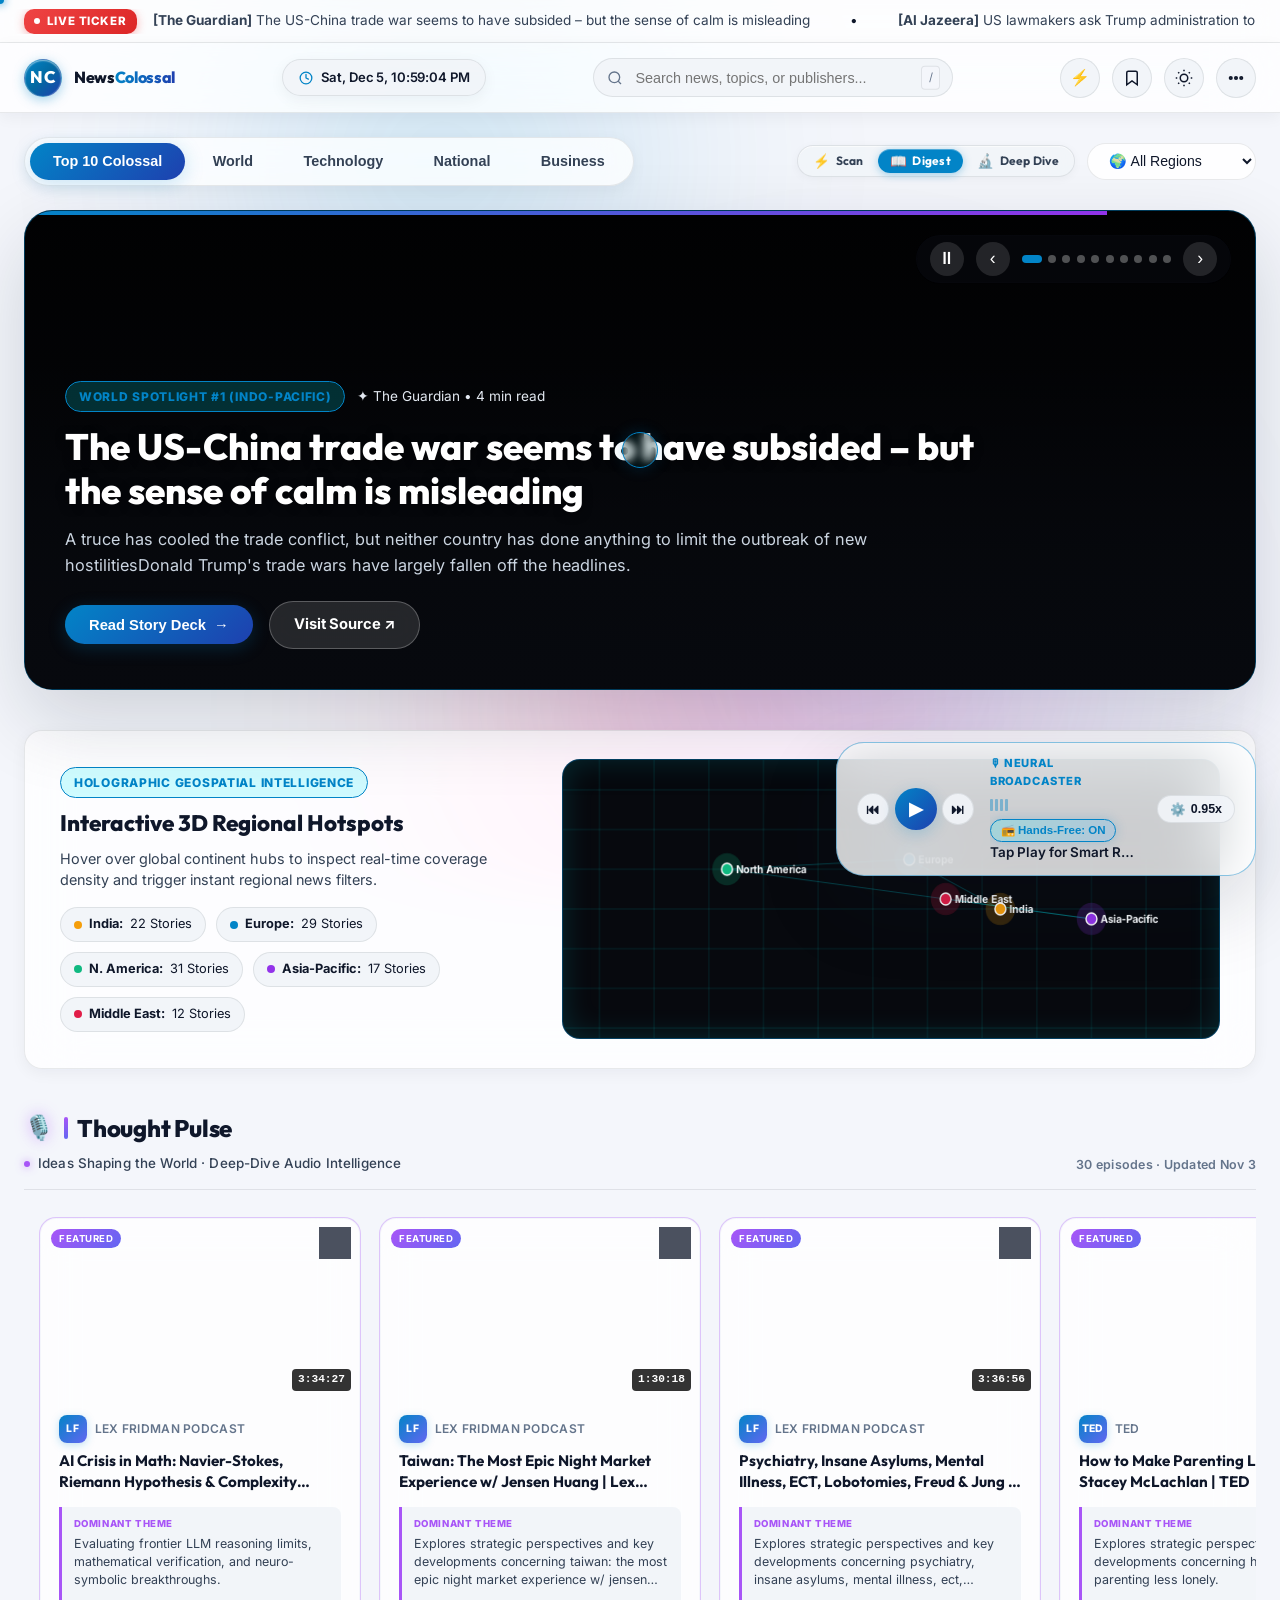
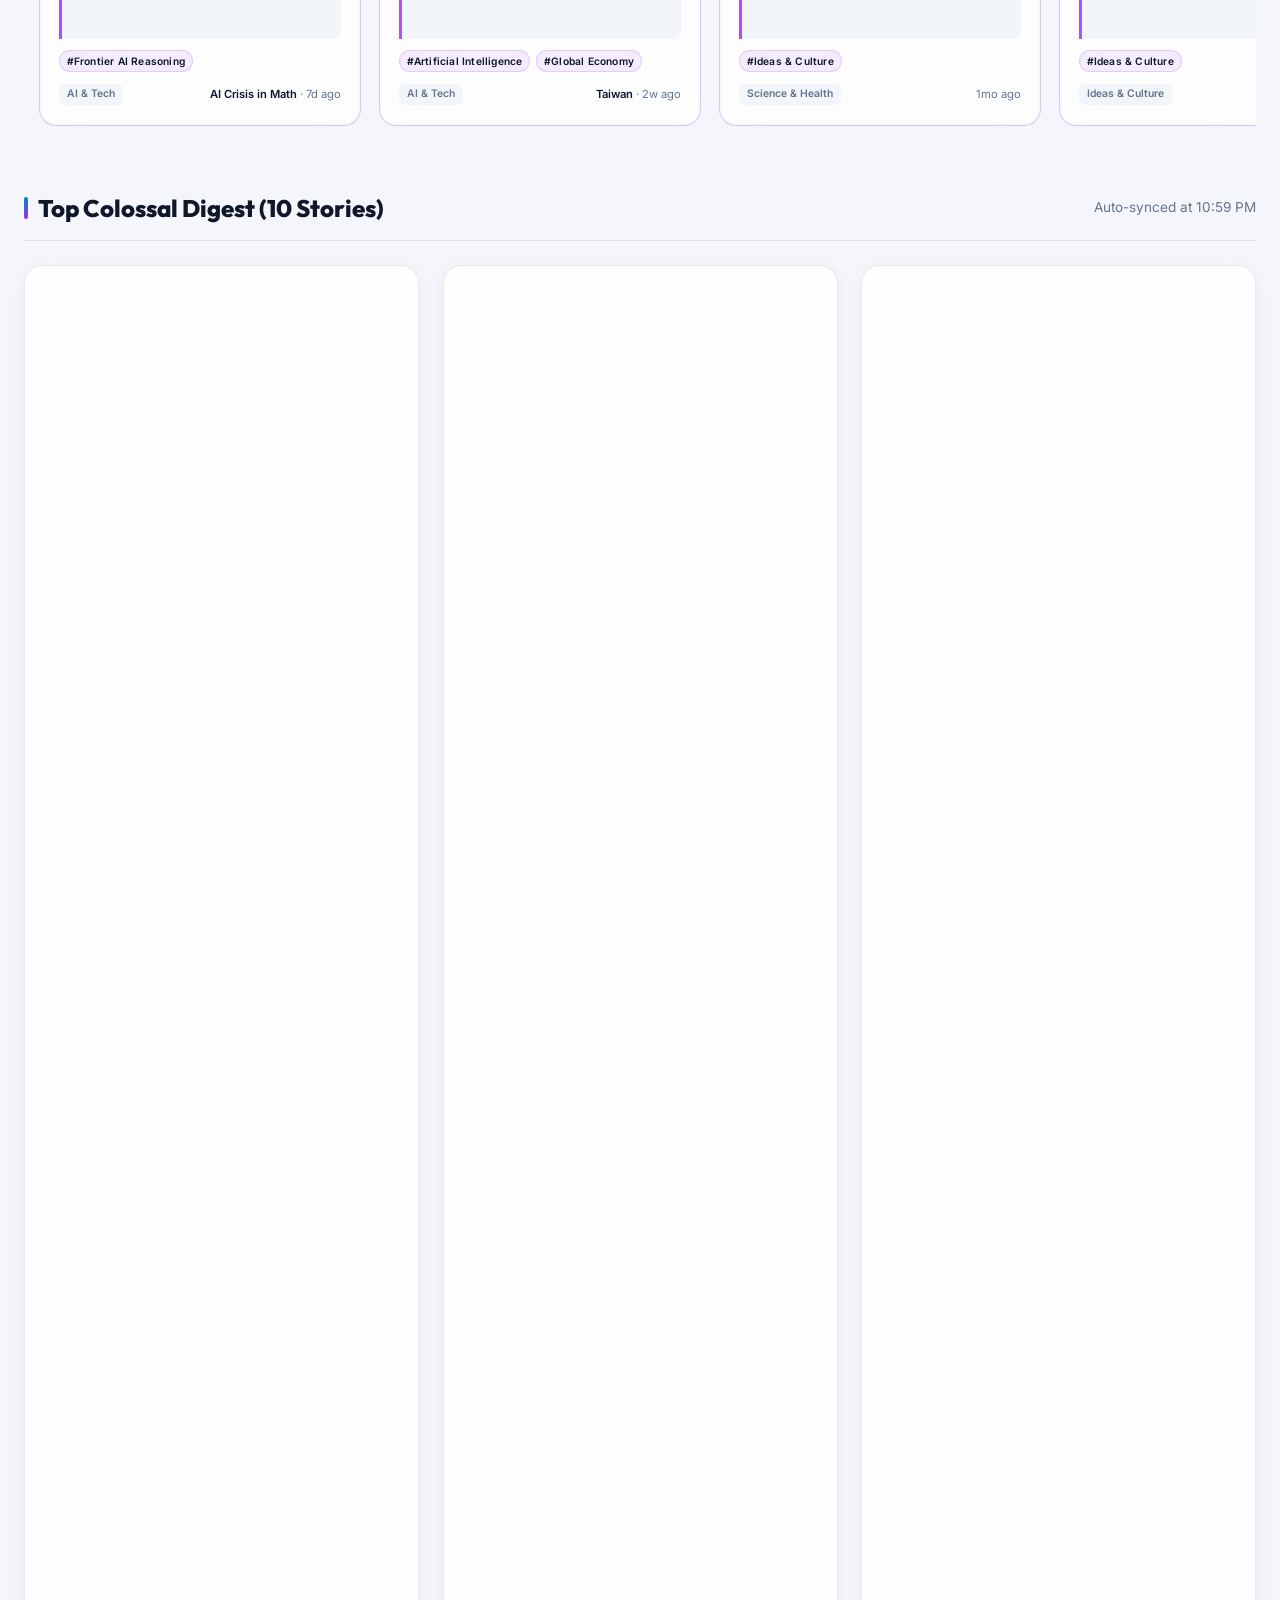
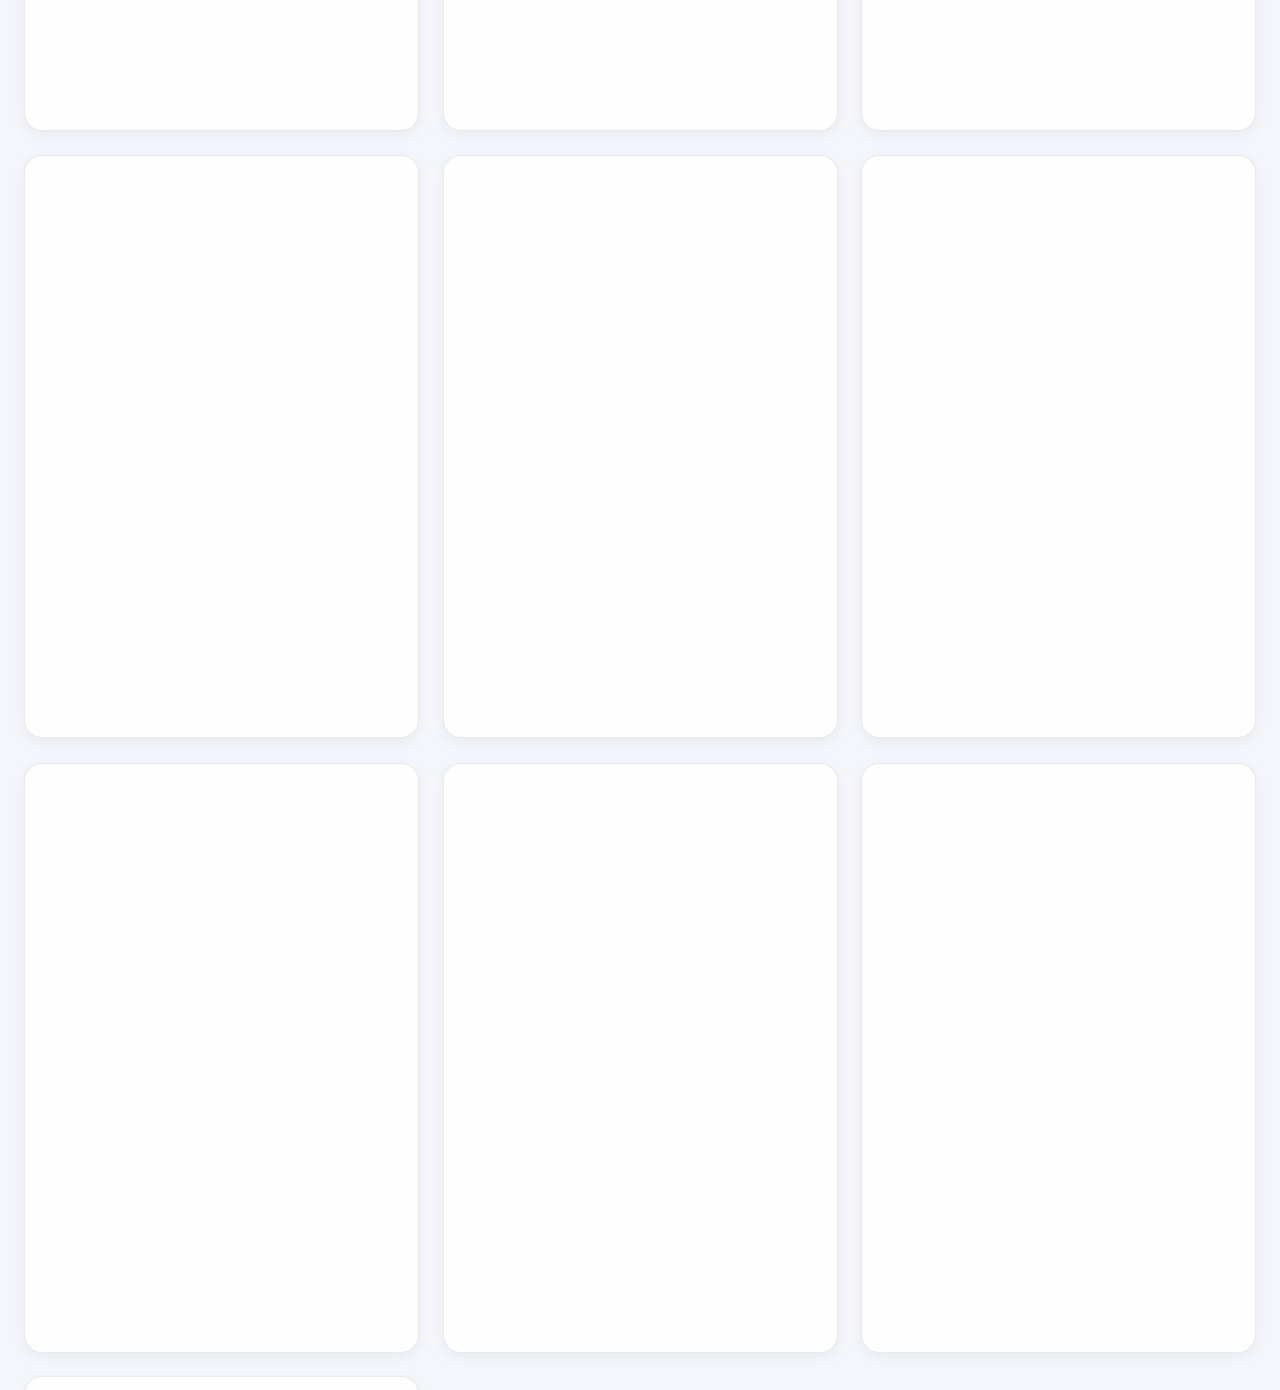
==== commit 5fc19168: "Add evidence-led news intelligence" ====
--- a/index.html
+++ b/index.html
@@ -439,6 +439,7 @@
 
         <!-- Interactive Canvas Controls -->
         <div class="constellation-controls">
+          <button type="button" class="constellation-ctrl-btn constellation-overview-btn" id="constellationOverviewBtn" title="Return to story theatres" aria-label="Return to story theatres" style="display:none;">Overview</button>
           <button type="button" class="constellation-ctrl-btn" id="constellationZoomInBtn" title="Zoom In (+)" aria-label="Zoom in">+</button>
           <button type="button" class="constellation-ctrl-btn" id="constellationZoomOutBtn" title="Zoom Out (-)" aria-label="Zoom out">&minus;</button>
           <button type="button" class="constellation-ctrl-btn" id="constellationFitBtn" title="Fit to Screen" aria-label="Fit to screen">Fit</button>
--- a/style.css
+++ b/style.css
@@ -4812,6 +4812,33 @@
   margin: 0.55rem 0;
 }
 
+.story-geography {
+  display: flex;
+  flex-wrap: wrap;
+  gap: 0.35rem;
+  margin: 0.55rem 0;
+}
+
+.story-geography-pill {
+  display: inline-flex;
+  gap: 0.3rem;
+  align-items: baseline;
+  padding: 0.18rem 0.52rem;
+  border-radius: var(--radius-full, 9999px);
+  background: rgba(2, 132, 199, 0.08);
+  border: 1px solid rgba(2, 132, 199, 0.22);
+  color: var(--text-secondary);
+  font-size: 0.7rem;
+  line-height: 1.35;
+}
+
+.story-geography-pill b {
+  color: var(--accent-cyan);
+  font-size: 0.65rem;
+  letter-spacing: 0.04em;
+  text-transform: uppercase;
+}
+
 .matrix-pill {
   font-family: var(--font-heading, 'Outfit', sans-serif);
   font-size: 0.7rem;
@@ -4822,6 +4849,109 @@
   border: 1px solid var(--border-color, rgba(226, 232, 240, 0.8));
   color: var(--text-primary, #0f172a);
 }
+
+button.matrix-pill {
+  cursor: pointer;
+  text-align: left;
+}
+
+.score-explain-trigger small {
+  margin-left: 0.2rem;
+  color: var(--accent-cyan, #0284c7);
+  font-size: 0.62rem;
+  font-weight: 800;
+  text-transform: uppercase;
+}
+
+.score-explain-trigger:hover,
+.score-explain-trigger:focus-visible {
+  border-color: var(--accent-cyan, #0284c7);
+  box-shadow: 0 0 0 3px rgba(2, 132, 199, 0.12);
+  outline: none;
+}
+
+.score-explain-popover {
+  position: fixed;
+  inset: 0;
+  z-index: 10050;
+  display: grid;
+  place-items: center;
+  padding: 1rem;
+  background: rgba(15, 23, 42, 0.46);
+  backdrop-filter: blur(8px);
+  -webkit-backdrop-filter: blur(8px);
+}
+
+.score-explain-card {
+  position: relative;
+  width: min(100%, 530px);
+  max-height: min(760px, calc(100vh - 2rem));
+  overflow: auto;
+  padding: 1.35rem;
+  border: 1px solid rgba(2, 132, 199, 0.28);
+  border-radius: 18px;
+  color: var(--text-primary, #0f172a);
+  background: var(--bg-surface, #ffffff);
+  box-shadow: 0 24px 70px rgba(15, 23, 42, 0.3);
+}
+
+[data-theme="dark"] .score-explain-card {
+  color: #f8fafc;
+  background: #101b2d;
+}
+
+.score-explain-close {
+  position: absolute;
+  top: 0.85rem;
+  right: 0.85rem;
+  width: 2rem;
+  height: 2rem;
+  border: 0;
+  border-radius: 999px;
+  cursor: pointer;
+  color: var(--text-primary, #0f172a);
+  background: rgba(148, 163, 184, 0.18);
+  font-size: 1.35rem;
+  line-height: 1;
+}
+
+[data-theme="dark"] .score-explain-close { color: #f8fafc; }
+
+.score-explain-kicker {
+  display: block;
+  color: var(--accent-cyan, #0284c7);
+  font-size: 0.68rem;
+  font-weight: 800;
+  letter-spacing: 0.1em;
+}
+
+.score-explain-heading {
+  display: flex;
+  align-items: baseline;
+  justify-content: space-between;
+  gap: 1rem;
+  margin-top: 0.25rem;
+}
+
+.score-explain-heading h3 { margin: 0; font-size: 1.3rem; }
+.score-explain-heading strong { color: var(--accent-cyan, #0284c7); font-size: 1.15rem; }
+.score-explain-card p { margin: 0.4rem 0 1rem; color: var(--text-secondary); line-height: 1.45; }
+.score-explain-card h4 { margin: 0.85rem 0 0.45rem; font-size: 0.78rem; text-transform: uppercase; letter-spacing: 0.07em; }
+
+.score-input-list { display: grid; gap: 0.45rem; padding: 0; margin: 0; list-style: none; }
+.score-input-list li { display: grid; grid-template-columns: minmax(105px, 1fr) minmax(52px, 0.7fr) auto; align-items: center; gap: 0.5rem; font-size: 0.76rem; }
+.score-input-list b { font-size: 0.7rem; color: var(--text-secondary); font-weight: 700; text-align: right; }
+.score-input-meter { height: 0.35rem; overflow: hidden; border-radius: 999px; background: rgba(148, 163, 184, 0.25); }
+.score-input-meter i { display: block; height: 100%; border-radius: inherit; background: linear-gradient(90deg, var(--accent-cyan, #0284c7), #22d3ee); }
+
+.score-explain-uncertainty,
+.score-explain-evidence { margin-top: 1rem; padding: 0.75rem; border-radius: 10px; font-size: 0.78rem; line-height: 1.4; }
+.score-explain-uncertainty { border-left: 3px solid #f59e0b; background: rgba(245, 158, 11, 0.1); }
+.score-explain-evidence { border-left: 3px solid var(--accent-cyan, #0284c7); background: rgba(2, 132, 199, 0.08); }
+.score-explain-uncertainty b,
+.score-explain-evidence b { display: block; margin-bottom: 0.2rem; color: var(--text-primary); }
+.score-explain-evidence > span { display: block; margin-bottom: 0.35rem; color: var(--text-secondary); }
+.score-explain-evidence a { margin-right: 0.55rem; color: var(--accent-cyan, #0284c7); font-weight: 700; text-decoration: none; }
 
 [data-theme="dark"] .matrix-pill {
   background: rgba(30, 41, 59, 0.7);
@@ -5222,6 +5352,110 @@
   border-top-color: rgba(0, 0, 0, 0.06);
 }
 
+/* Evidence ledger: provenance and uncertainty are first-class, not decorative. */
+.evidence-ledger {
+  margin-top: 1rem;
+  padding: 1rem;
+  border: 1px solid rgba(0, 242, 254, 0.22);
+  border-radius: 12px;
+  background: rgba(2, 132, 199, 0.06);
+}
+
+.evidence-ledger-heading {
+  display: flex;
+  justify-content: space-between;
+  align-items: flex-start;
+  gap: 0.75rem;
+  margin-bottom: 0.75rem;
+}
+
+.evidence-ledger-heading span {
+  display: block;
+  color: var(--accent-cyan, #00f2fe);
+  font-size: 0.66rem;
+  font-weight: 800;
+  letter-spacing: 0.08em;
+}
+
+.evidence-ledger-heading h5 {
+  margin: 0.2rem 0 0;
+  color: var(--text-primary);
+  font-size: 0.84rem;
+}
+
+.evidence-ledger-heading em {
+  flex: 0 0 auto;
+  padding: 0.18rem 0.45rem;
+  border-radius: 999px;
+  color: #10b981;
+  background: rgba(16, 185, 129, 0.12);
+  font-size: 0.64rem;
+  font-style: normal;
+  font-weight: 800;
+}
+
+.evidence-ledger-list { display: grid; gap: 0.45rem; }
+
+.ledger-entry {
+  display: grid;
+  grid-template-columns: 145px minmax(0, 1fr);
+  column-gap: 0.65rem;
+  padding: 0.55rem 0.65rem;
+  border-left: 3px solid #94a3b8;
+  border-radius: 0 8px 8px 0;
+  background: rgba(15, 23, 42, 0.035);
+}
+
+.ledger-entry.reported { border-left-color: #10b981; }
+.ledger-entry.corroborated { border-left-color: var(--accent-cyan, #00f2fe); }
+.ledger-entry.inferred { border-left-color: #a855f7; }
+.ledger-entry.disputed { border-left-color: #f59e0b; }
+.ledger-entry.unknown { border-left-color: #94a3b8; }
+
+.ledger-status {
+  color: var(--text-primary);
+  font-size: 0.72rem;
+  font-weight: 800;
+}
+
+.ledger-entry p {
+  grid-column: 2;
+  margin: 0;
+  color: var(--text-secondary);
+  font-size: 0.76rem;
+  line-height: 1.45;
+}
+
+.ledger-links {
+  grid-column: 2;
+  display: flex;
+  flex-wrap: wrap;
+  gap: 0.25rem 0.55rem;
+  margin-top: 0.4rem;
+}
+
+.ledger-links a {
+  color: var(--accent-cyan, #00f2fe);
+  font-size: 0.72rem;
+  font-weight: 700;
+  text-decoration: none;
+}
+
+.ledger-links a:hover { text-decoration: underline; }
+
+.evidence-ledger.compact { margin-top: 0.7rem; padding: 0.75rem; }
+.evidence-ledger.compact .evidence-ledger-heading h5 { font-size: 0.76rem; }
+.evidence-ledger.compact .ledger-entry { grid-template-columns: 118px minmax(0, 1fr); padding: 0.42rem 0.5rem; }
+.evidence-ledger.compact .ledger-entry p { font-size: 0.7rem; }
+.evidence-ledger.compact .ledger-status { font-size: 0.67rem; }
+
+@media (max-width: 600px) {
+  .ledger-entry,
+  .evidence-ledger.compact .ledger-entry { grid-template-columns: 1fr; gap: 0.2rem; }
+  .ledger-entry p,
+  .ledger-links { grid-column: 1; }
+}
+
 /* On-Card Spectrum Toggle Button & Drawer */
 .prism-toggle-btn {
   display: inline-flex;
@@ -6168,6 +6402,12 @@
   color: var(--text-primary);
   cursor: pointer;
   transition: all 0.2s ease;
+}
+
+.constellation-overview-btn {
+  width: auto;
+  padding: 0 0.6rem;
+  font-size: 0.72rem;
 }
 
 .constellation-ctrl-btn:hover {
@@ -6328,6 +6568,26 @@
   gap: 0.75rem;
 }
 
+.inspector-reveal-btn {
+  width: 100%;
+  margin-bottom: 0.85rem;
+  padding: 0.7rem 0.85rem;
+  border: 1px solid rgba(0, 242, 254, 0.35);
+  border-radius: 10px;
+  color: var(--accent-cyan);
+  background: rgba(0, 242, 254, 0.08);
+  font-family: var(--font-heading);
+  font-size: 0.78rem;
+  font-weight: 800;
+  cursor: pointer;
+  text-align: left;
+}
+
+.inspector-reveal-btn:hover {
+  color: #ffffff;
+  background: var(--accent-cyan);
+}
+
 .inspector-dispatch-card {
   background: var(--bg-surface-elevated);
   border: 1px solid var(--border-color);
